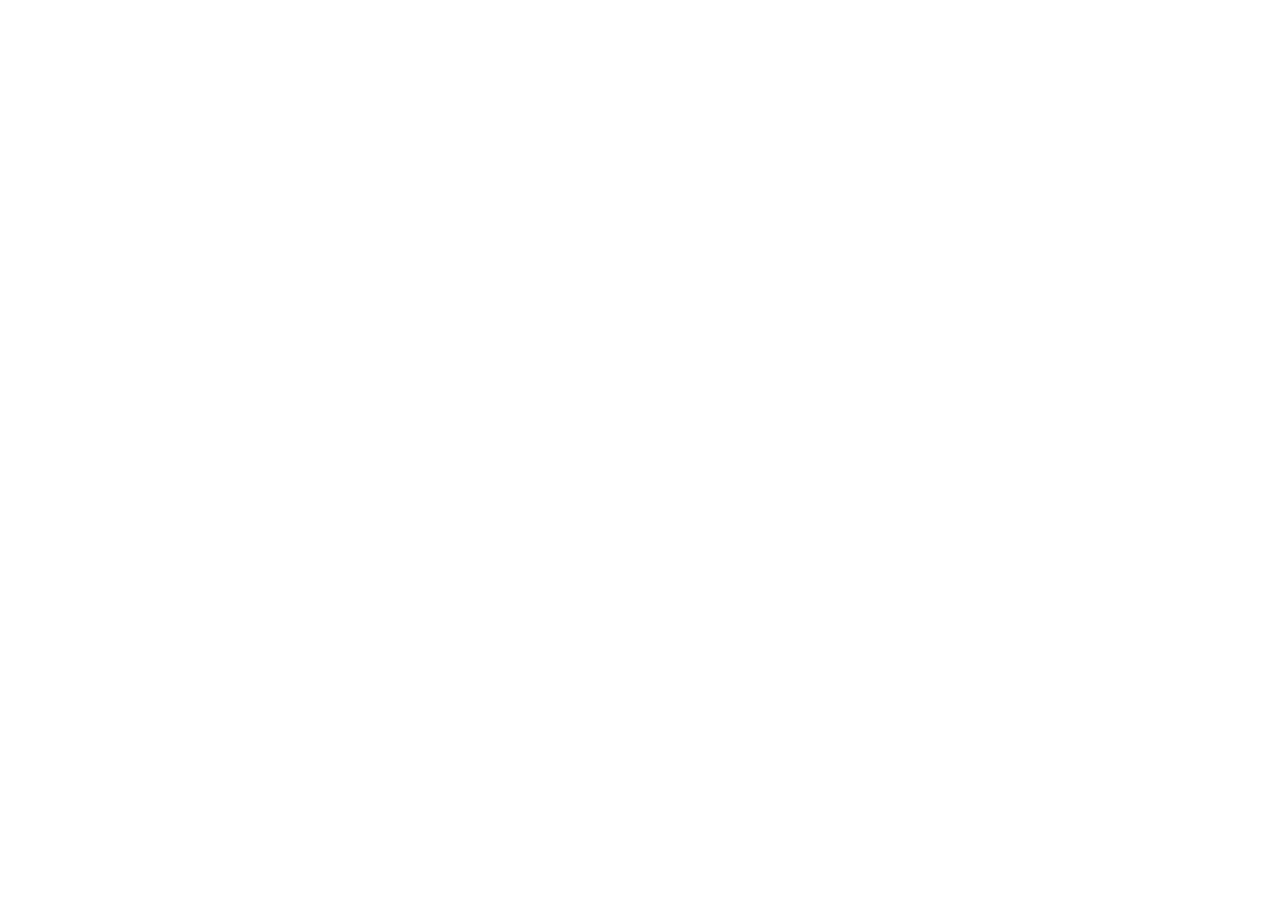
==== index.html @ 5f36a77e "Update CSS and JS file references in index.html" ====
<!doctype html>
<html lang="ar">
<head>
<meta charset="utf-8">
<meta name="viewport" content="width=device-width,initial-scale=1,viewport-fit=cover">
<title>حلول كيريو أول ٢٠ فصل</title>
<meta name="description" content="مرجع حلول تمارين ومراجعة أول ٢٠ فصل في منهج كيريو - إعداد وتصميم أحمد بن خميس">
</head>
<body>
<div id="root"></div>
<script>const configuration={lease:'snapshot',origin:location.origin,host:location.origin,hasStyles:true,documents:[]};
(() => {
 let lease = configuration.lease;
 const started = performance.now();
 let leaseReceived = started;
 let renewed = [];
 const media = new WeakMap();
 const imageStyle = document.createElement('style');
 imageStyle.textContent = 'img[data-instinct-loading]{background:linear-gradient(90deg,var(--ds-hairline,#eae9ea) 25%,var(--ds-page,#fbfafa) 50%,var(--ds-hairline,#eae9ea) 75%);background-size:200% 100%;animation:instinct-image-loading 1.6s ease-in-out infinite;color:transparent}@keyframes instinct-image-loading{to{background-position:-200% 0}}@media(prefers-reduced-motion:reduce){img[data-instinct-loading]{animation:none}}';
 document.head.append(imageStyle);
 // The shared app-shell stylesheet pins html, body and #root to a fixed viewport-height scroller; a File is a page whose root must grow with its content so the shell can size the frame to it. Its width is the frame's, so anything wider is clipped rather than scrolling the File sideways into blank space.
 const frameStyle = document.createElement('style');
 frameStyle.textContent = 'html,body,#root{position:static!important;height:auto!important;overflow:visible!important;overflow-x:clip!important;overscroll-behavior:auto!important}';
 document.head.append(frameStyle);
 const modalStyle = document.createElement('style');
 modalStyle.textContent = 'html[data-instinct-modal-viewport] dialog:modal{position:fixed!important;top:var(--instinct-modal-top)!important;bottom:var(--instinct-modal-bottom)!important;max-height:var(--instinct-modal-height)!important;margin-top:auto!important;margin-bottom:auto!important}html[data-instinct-modal-ack][data-instinct-modal-pending] dialog:modal,html[data-instinct-modal-ack][data-instinct-modal-pending] dialog:modal::backdrop{opacity:0!important;pointer-events:none!important}';
 document.head.append(modalStyle);
 const channel = crypto.randomUUID();
 const send = (type, value, details) => parent.postMessage({...details, source:'instinct-file', channel, type, value}, configuration.origin);
 const requests = new Map();
 const request = (method, params) => new Promise(resolve => {
   if (requests.size >= 32) { resolve({status:'unavailable'}); return; }
   const id = crypto.randomUUID();
   const timer = setTimeout(() => { requests.delete(id); resolve({status:'unknown'}); }, 20000);
   requests.set(id, result => { clearTimeout(timer); requests.delete(id); resolve(result); });
   send('request', {id, method, params});
 });
 const assetURL = value => {
   const url = new URL(value, configuration.host + '/');
   if (url.origin === configuration.host) url.searchParams.set('lease', lease);
   return url.href;
 };
 // A link to one of the File's own files (an imported PDF, a copied public/ file) rather than a route; the gateway lists them, since a route can have a dot too, such as /day/11.05.
 const documents = new Set(configuration.documents);
 const fileLink = anchor => {
   try {
     const url = new URL(anchor.getAttribute('href') || '', configuration.host + '/');
     return url.origin === configuration.host && documents.has(decodeURIComponent(url.pathname.slice(1))) ? url : null;
   } catch { return null; }
 };
 const fetchOriginal = window.fetch.bind(window);
 // detail is a runtime error's message, base64url-encoded into the path: the content edge and the API drop query strings before the gateway.
 const metric = (event, detail) => {
   let path = '/_instinct/' + event + '/' + Math.min(300000, Math.round(performance.now() - started));
   if (detail) path += '/' + btoa(String.fromCharCode(...new TextEncoder().encode(detail.slice(0, 200)))).replace(/\+/g, '-').replace(/\//g, '_').replace(/=+$/, '');
   void fetchOriginal(assetURL(path), {credentials:'omit'}).catch(() => {});
 };
 const waitForLease = () => new Promise(resolve => {
   const timer = setTimeout(() => { renewed = renewed.filter(callback => callback !== done); resolve(); }, 10000);
   const done = () => { clearTimeout(timer); resolve(); };
   renewed.push(done); send('renew', null);
 });
 window.fetch = async (input, init) => {
   const value = typeof input === 'string' ? input : input instanceof URL ? input.href : input.url;
   const url = new URL(value, configuration.host + '/');
   if (url.origin !== configuration.host) return fetchOriginal(input, init);
   const request = new Request(assetURL(url.href), input instanceof Request ? input : init);
   const options = {...init, credentials:'omit'};
   const response = await fetchOriginal(new Request(request.clone(), options));
   if (response.status !== 401) return response;
   await waitForLease();
   return fetchOriginal(new Request(assetURL(url.href), new Request(request, options)));
 };
 const styleAssets = new Map();
 const inlineStyles = new WeakMap();
 const materializeStyle = async css => {
   const replacements = new Map();
   await Promise.all([...css.matchAll(/url\(["']?([^)'"\s]+)["']?\)/g)].map(async ([, value]) => {
     const url = new URL(value, configuration.host + '/');
     if (value.startsWith('#') || url.origin !== configuration.host) return;
     const fragment = url.hash; url.hash = ''; url.searchParams.delete('lease');
     if (!styleAssets.has(url.href)) {
       styleAssets.set(url.href, window.fetch(url.href).then(response => {
         if (!response.ok) throw new Error('Style asset unavailable');
         return response.blob();
       }).then(blob => URL.createObjectURL(blob)));
     }
     replacements.set(value, await styleAssets.get(url.href) + fragment);
   }));
   return css.replace(/url\(["']?([^)'"\s]+)["']?\)/g, (match, value) => replacements.has(value) ? 'url("' + replacements.get(value) + '")' : match);
 };
 // Reused images (for example a product photo in a newly opened dialog) have no intrinsic size until they decode again.
 const imageSizes = new Map(), imageRatioHints = new WeakMap();
 const reserveImageSpace = element => {
   const source = element.getAttribute('src');
   const hint = imageRatioHints.get(element);
   if (hint && hint.source === source && element.style.aspectRatio === hint.ratio && !element.complete && !element.srcset && element.parentElement?.tagName !== 'PICTURE' && element.closest('dialog')) return;
   if (hint && element.style.aspectRatio === hint.ratio) element.style.setProperty('aspect-ratio', hint.previous, hint.priority);
   imageRatioHints.delete(element);
   if (!source || element.srcset || element.parentElement?.tagName === 'PICTURE') return;
   const url = new URL(source, configuration.host + '/');
   if (url.origin !== configuration.host) return;
   url.searchParams.delete('lease');
   if (element.complete && element.naturalWidth > 0) {
     imageSizes.set(url.href, element.naturalWidth + ' / ' + element.naturalHeight);
     return;
   }
   const size = imageSizes.get(url.href);
   if (!size || !element.closest('dialog') || element.hasAttribute('width') || element.hasAttribute('height') || getComputedStyle(element).aspectRatio !== 'auto') return;
   const ratio = 'auto ' + size;
   const previous = element.style.aspectRatio, priority = element.style.getPropertyPriority('aspect-ratio');
   element.style.setProperty('aspect-ratio', ratio, priority);
   imageRatioHints.set(element, {source, ratio: element.style.aspectRatio, previous, priority});
 };
 const rewrite = element => {
   if (!element.isConnected || element instanceof HTMLScriptElement) return;
   // The shell sizes this frame to its content, so native lazy loading waits for the parent page to scroll each image into view and it pops in late.
   if (element instanceof HTMLImageElement) { if (element.loading === 'lazy') element.loading = 'eager'; reserveImageSpace(element); element.toggleAttribute('data-instinct-loading', !element.complete); }
   if (element instanceof HTMLAnchorElement) {
     try {
       const url = new URL(element.getAttribute('href') || '', configuration.host + '/');
       if ((url.origin !== configuration.host && ['https:', 'http:', 'mailto:', 'tel:'].includes(url.protocol)) || fileLink(element)) {
         element.target = '_blank';
         element.rel = 'noopener noreferrer';
       }
     } catch {}
   }
   for (const attribute of ['src', 'href', 'poster']) {
     if (element instanceof HTMLAnchorElement && attribute === 'href') continue;
     const value = element.getAttribute(attribute);
     const current = media.get(element);
     if (attribute === 'src' && current && value !== current.url && value !== current.source) {
       if (current.url) URL.revokeObjectURL(current.url); media.delete(element);
     }
     if (!value || value.startsWith('#')) continue;
     const url = new URL(value, configuration.host + '/');
     if (url.origin !== configuration.host || element instanceof HTMLAnchorElement) continue;
     if (attribute === 'src' && (element instanceof HTMLMediaElement || element instanceof HTMLSourceElement && element.parentElement instanceof HTMLMediaElement)) {
       if (current?.source === value) {
         if (current.url) element.setAttribute('src', current.url);
         continue;
       }
       const pending = {source:value}; media.set(element, pending);
       void window.fetch(value).then(response => { if (!response.ok) throw new Error('Media unavailable'); return response.blob(); }).then(blob => {
         if (media.get(element) !== pending || !element.isConnected) return;
         pending.url = URL.createObjectURL(blob); element.setAttribute('src', pending.url);
         if (element instanceof HTMLSourceElement) element.parentElement.load();
       }).catch(() => send('load-failed', null));
       continue;
     }
     const next = assetURL(value);
     if (value !== next) element.setAttribute(attribute, next);
   }
   const srcset = element.getAttribute('srcset');
   if (srcset && !srcset.includes('data:')) {
     const next = srcset.split(',').map(candidate => { const [url, ...descriptor] = candidate.trim().split(/\s+/); return [assetURL(url), ...descriptor].join(' '); }).join(', ');
     if (srcset !== next) element.setAttribute('srcset', next);
   }
   const style = element.getAttribute('style');
   if (style && inlineStyles.get(element)?.style !== style) {
     const pending = {style}; inlineStyles.set(element, pending);
     void materializeStyle(style).then(next => {
       if (inlineStyles.get(element) !== pending || element.getAttribute('style') !== style || !element.isConnected) return;
       pending.style = next;
       if (style !== next) element.setAttribute('style', next);
     }).catch(() => send('load-failed', null));
   }
 };
 // A file link carries the lease only while it is followed: leases expire within a minute, so one written at render time would fail later, and a copied address would hand it on.
 for (const type of ['click', 'auxclick']) document.addEventListener(type, event => {
   if (!(event.target instanceof Element)) return;
   const anchor = event.target.closest('a[href]');
   if (!anchor) return;
   rewrite(anchor);
   const url = fileLink(anchor);
   if (!url || event.button > 1) return;
   // The sandbox blocks downloads, so the shell starts them, under the link's download name since an imported file is served under a hashed one.
   if (/\.(?:csv|zip)$/i.test(url.pathname)) {
     event.preventDefault();
     send('download', url.pathname, {name: anchor.getAttribute('download') || null});
     return;
   }
   // The shell renews every forty seconds, so an older lease means renewal stalled, for example while the tab was hidden.
   // The shell opens the tab and loads it once it holds a fresh lease: under its same-origin opener policy a tab this frame opened would come back without a handle to load it.
   if (performance.now() - leaseReceived > 45000) {
     event.preventDefault();
     send('open', url.pathname + url.hash);
     return;
   }
   // An SVG link has no rewritten target, so it would load the file into this frame.
   if (!(anchor instanceof HTMLAnchorElement)) {
     event.preventDefault();
     window.open(assetURL(url.href), '_blank', 'noopener,noreferrer');
     return;
   }
   const original = anchor.getAttribute('href'), leased = assetURL(url.href);
   anchor.setAttribute('href', leased);
   setTimeout(() => { if (anchor.getAttribute('href') === leased) anchor.setAttribute('href', original); });
 }, true);
 const releaseMedia = node => {
   if (!(node instanceof Element) || node.isConnected) return;
   for (const element of [node, ...node.querySelectorAll('audio,video,source')]) {
     const current = media.get(element);
     if (current?.url) {
       if (element.getAttribute('src') === current.url) element.setAttribute('src', current.source);
       URL.revokeObjectURL(current.url);
     }
     media.delete(element);
   }
 };
 const observer = new MutationObserver(changes => {
   for (const change of changes) {
     if (change.type === 'attributes') rewrite(change.target);
     for (const node of change.addedNodes) if (node instanceof Element) { rewrite(node); node.querySelectorAll('[src],[href],[poster],[srcset],[style]').forEach(rewrite); }
     change.removedNodes.forEach(releaseMedia);
   }
 });
 observer.observe(document.documentElement, {subtree:true,childList:true,attributes:true,attributeFilter:['src','href','poster','srcset','style']});
 const imageRetries = new WeakMap();
 document.addEventListener('load', event => { if (event.target instanceof HTMLImageElement) { reserveImageSpace(event.target); imageRetries.delete(event.target); event.target.removeAttribute('data-instinct-loading'); } }, true);
 document.addEventListener('error', event => {
   if (!(event.target instanceof HTMLImageElement)) return;
   const element = event.target;
   element.removeAttribute('data-instinct-loading');
   const failed = new URL(element.currentSrc || element.src, configuration.host + '/');
   if (failed.origin !== configuration.host) return;
   const source = new URL(failed); source.searchParams.delete('lease');
   if (imageRetries.get(element) === source.href) return;
   imageRetries.set(element, source.href);
   void (failed.searchParams.get('lease') === lease ? waitForLease() : Promise.resolve()).then(() => {
     if (!element.isConnected || (element.currentSrc || element.src) !== failed.href || failed.searchParams.get('lease') === lease) return;
     if (element.parentElement instanceof HTMLPictureElement) element.parentElement.querySelectorAll('source').forEach(rewrite);
     rewrite(element);
   });
 }, true);
 window.addEventListener('message', event => {
   const message = event.data;
   if (event.source !== parent || event.origin !== configuration.origin || !message || message.source !== 'instinct-shell' || message.channel !== channel) return;
   if (message.type === 'modal-viewport' && message.value && ['top','bottom','height'].every(key => typeof message.value[key] === 'number' && Number.isFinite(message.value[key]))) {
     modalViewport = null;
     for (const key of ['top','bottom','height']) document.documentElement.style.setProperty('--instinct-modal-' + key, message.value[key] + 'px');
     document.documentElement.setAttribute('data-instinct-modal-viewport', '');
     if (typeof message.value.open === 'boolean') document.documentElement.setAttribute('data-instinct-modal-ack', '');
     if (!modalOpen || message.value.open !== false) document.documentElement.removeAttribute('data-instinct-modal-pending');
   }
   if (message.type === 'response' && message.value && typeof message.value.id === 'string') {
     requests.get(message.value.id)?.(message.value.result);
   }
   if (message.type === 'lease' && typeof message.value === 'string' && message.value.length <= 2048) {
     lease = message.value; leaseReceived = performance.now();
     const callbacks = renewed; renewed = []; callbacks.forEach(callback => callback());
   }
   if (message.type === 'route' && typeof message.value === 'string' && message.value.length <= 2048 && message.value.startsWith('/') && !message.value.startsWith('//')) {
     window.dispatchEvent(new CustomEvent('instinct-route', {detail:message.value}));
   }
   if (message.type === 'live' && message.value && typeof message.value === 'object' && typeof message.value.kind === 'string') {
     for (const listener of [...liveListeners]) listener(message.value);
   }
 });
 // Live Files: the shell holds the stream and forwards each op and focus, and resync when the File must read its live data again; this frame never sees the stream or its ticket. The kit's live store subscribes. For a focus the kit finds the element and reveal reports where it is, so the shell can scroll its page, which is the one scroller.
 const liveListeners = new Set();
 // A File that reads its live data gives its first read here while it renders, and ready waits for it, so the first paint already has the data.
 const liveHolds = [];
 const live = Object.freeze({
   subscribe: listener => { liveListeners.add(listener); return () => { liveListeners.delete(listener); }; },
   hold: read => { if (read && typeof read.then === 'function' && liveHolds.length < 8) liveHolds.push(Promise.resolve(read).catch(() => {})); },
   reveal: (request, element) => {
     if (typeof request !== 'number' || !(element instanceof Element)) return;
     const bounds = element.getBoundingClientRect();
     send('live-reveal', {request, top: Math.max(0, bounds.top + window.scrollY), bottom: Math.max(0, bounds.bottom + window.scrollY)});
   },
 });
 let errorCount = 0;
 const rejectionMessage = reason => { try { return 'Unhandled rejection: ' + (reason instanceof Error ? reason.message : String(reason)); } catch { return 'Unhandled rejection'; } };
 window.addEventListener('error', event => { if (++errorCount <= 20) { const message = String(event.message).slice(0,1024); send('diagnostic', message); metric('error', message); } });
 window.addEventListener('unhandledrejection', event => { if (++errorCount <= 20) { send('diagnostic','Unhandled application promise rejection'); metric('error', rejectionMessage(event.reason)); } });
 window.instinctFile = Object.freeze({initialRoute: decodeURIComponent(location.hash.slice(1) || '/'), route: path => {if (typeof path === 'string' && path.startsWith('/') && !path.startsWith('//') && path.length <= 2048) send('route',path);}, asset: assetURL, request, live});
 const loadStyles = async () => {
   if (!configuration.hasStyles) return;
   const response = await window.fetch('3-main.css');
   if (!response.ok) throw new Error('Styles unavailable');
   const css = await materializeStyle(await response.text());
   const stylesheet = document.createElement('style');
   stylesheet.textContent = css + '\nbody:has(> #root > .artifact-card){background:transparent}body:has(> #root > .artifact-card)>#root{padding:0}#root>.artifact-card{border-radius:0;box-shadow:none;background:transparent}'; document.head.append(stylesheet);
 };
 const waitForContent = async () => {
   const root = document.getElementById('root');
   if (!root.hasChildNodes()) await new Promise((resolve, reject) => {
     const mounted = new MutationObserver(() => {
       if (root.hasChildNodes()) { clearTimeout(deadline); mounted.disconnect(); resolve(); }
     });
     const deadline = setTimeout(() => {
       mounted.disconnect(); reject(new Error('File did not render within 30 seconds'));
     }, 30000);
     mounted.observe(root, {childList:true});
   });
   // The wait is short: a slow or lost read must not keep the rest of the File hidden, and its data still arrives when the read returns. The extra turn lets the File render what the read brought.
   if (liveHolds.length) {
     await Promise.race([Promise.all(liveHolds), new Promise(resolve => setTimeout(resolve, 1500))]);
     await new Promise(resolve => setTimeout(resolve));
   }
   // Layout starts font loading even while the parent keeps this frame offscreen.
   root.getBoundingClientRect();
   const images = [...root.querySelectorAll('img')].filter(image => {
     const bounds = image.getBoundingClientRect();
     return bounds.width > 0 && bounds.height > 0 && bounds.bottom > 0 && bounds.top < innerHeight && bounds.right > 0 && bounds.left < innerWidth;
   });
   const assets = Promise.all([...styleAssets.values(), document.fonts.ready, ...images.map(image => {
     image.loading = 'eager';
     // A missing image must not hide the rest of the file indefinitely.
     return image.decode().catch(() => {});
   })]);
   // Slow media must not keep already-rendered content hidden.
   await Promise.race([assets, new Promise(resolve => setTimeout(resolve, 500))]);
 };
 // A native dialog needs the visible viewport, not the full document height of the expanded frame.
 let modalOpen = false, modalViewport = null;
 const reportModal = () => {
   const open = document.querySelector('dialog:modal') !== null;
   if (open === modalOpen) return;
   modalOpen = open;
   document.documentElement.toggleAttribute('data-instinct-modal-pending', open);
   if (open && modalViewport === null) modalViewport = window.innerHeight;
   send('modal', open);
   if (!open) reportHeight();
 };
 new MutationObserver(reportModal).observe(document.documentElement, {subtree:true,childList:true,attributes:true,attributeFilter:['open']});
 // The trusted shell sizes this frame to its content so one page scroll carries the hero, the card and the file together.
 let reportedHeight = 0, lastViewport = window.innerHeight, lastHeight = 0, mutated = false, lastSettled = 0, coincidences = 0;
 // Images, media and fonts that finished, so growth they cause can be told from growth that only follows the viewport.
 const settledResources = () => {
   let count = 0;
   for (const image of document.images) if (image.complete) count++;
   for (const media of document.querySelectorAll('video, audio')) if (media.readyState > 0) count++;
   document.fonts.forEach((font) => { if (font.status === 'loaded') count++; });
   return count;
 };
 const reportHeight = () => {
   // Closing posts across frames; wait for the shell to restore our viewport before measuring viewport-sized content.
   if (modalOpen || (modalViewport !== null && window.innerHeight !== modalViewport)) return;
   const restoring = modalViewport !== null;
   modalViewport = null;
   const height = Math.ceil(document.getElementById('root').getBoundingClientRect().bottom + window.scrollY);
   const viewportDelta = window.innerHeight - lastViewport, heightDelta = height - lastHeight;
   const settled = settledResources(), contentChanged = !restoring && (mutated || settled !== lastSettled);
   lastViewport = window.innerHeight; lastHeight = height; mutated = false; lastSettled = settled;
   // Content sized in viewport units grows with the frame the shell just resized; reporting that would resize it again without end.
   // Growth that lands with a change of the File's own, such as a DOM change or a finished image, font or video, is reported, up to
   // three resizes in a row so content that changes on every frame cannot keep growing the frame.
   const tracksViewport = viewportDelta > 0 && heightDelta > 0 && heightDelta <= viewportDelta;
   if (viewportDelta !== 0 && !tracksViewport) coincidences = 0;
   if (tracksViewport && (!contentChanged || ++coincidences > 3)) { reportedHeight = height; return; }
   if (height === reportedHeight) return;
   reportedHeight = height;
   send('height', height);
 };
 const watchHeight = () => {
   new MutationObserver(() => { mutated = true; }).observe(document.getElementById('root'), {subtree:true,childList:true,characterData:true,attributes:true,attributeFilter:['class','style','hidden']});
   new ResizeObserver(reportHeight).observe(document.getElementById('root'));
   window.addEventListener('resize', reportHeight);
   reportHeight();
 };
 let scriptAttempts = 0;
 const loadScript = () => {
   const script = document.createElement('script');
   script.src = assetURL('2-main.js'); script.crossOrigin = 'anonymous';
   script.onload = () => { void waitForContent().then(() => { if (document.documentElement.hasAttribute('data-instinct-full-screen')) send('full-screen', null); send('ready', null); metric('ready'); watchHeight(); }).catch(() => send('load-failed', null)); };
   script.onerror = () => { script.remove(); if (++scriptAttempts < 3) setTimeout(loadScript, 1000 * scriptAttempts); else send('load-failed', null); };
   document.body.append(script);
 };
 const preload = document.createElement('link');
 preload.rel = 'preload'; preload.as = 'script'; preload.crossOrigin = 'anonymous'; preload.href = assetURL('2-main.js');
 document.head.append(preload);
 void loadStyles().then(loadScript).catch(() => send('load-failed', null));
 send('handshake', null);
 send('modal-viewport', null);
})();</script>
</body>
</html>
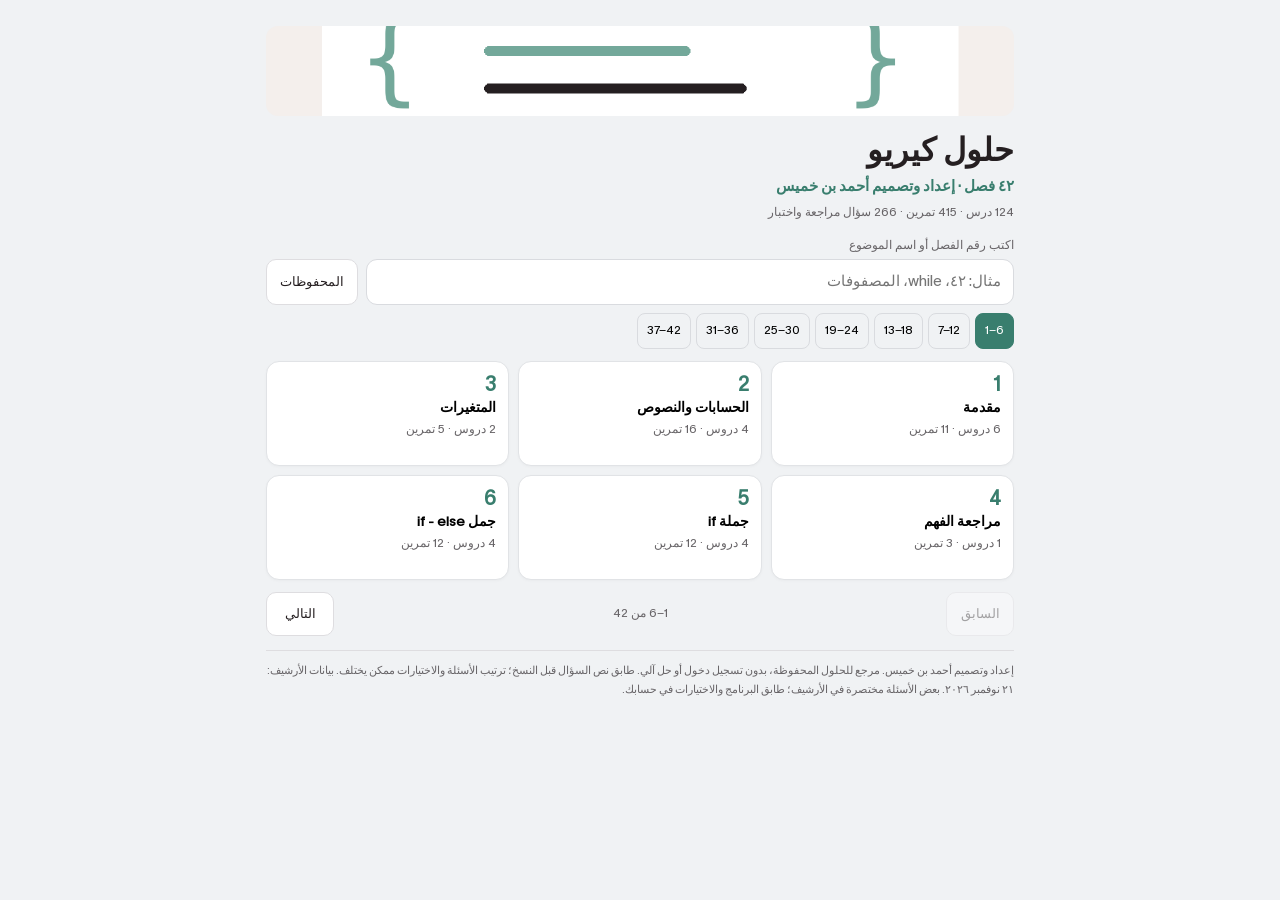
==== commit f5cf2aa1: "Extend QUREO reference to 42 chapters and improve mobile navigation" ====
--- a/index.html
+++ b/index.html
@@ -1,379 +1,50 @@
 <!doctype html>
-<html lang="ar">
-<head>
-<meta charset="utf-8">
-<meta name="viewport" content="width=device-width,initial-scale=1,viewport-fit=cover">
-<title>حلول كيريو أول ٢٠ فصل</title>
-<meta name="description" content="مرجع حلول تمارين ومراجعة أول ٢٠ فصل في منهج كيريو - إعداد وتصميم أحمد بن خميس">
-</head>
-<body>
-<div id="root"></div>
-<script>const configuration={lease:'snapshot',origin:location.origin,host:location.origin,hasStyles:true,documents:[]};
-(() => {
- let lease = configuration.lease;
- const started = performance.now();
- let leaseReceived = started;
- let renewed = [];
- const media = new WeakMap();
- const imageStyle = document.createElement('style');
- imageStyle.textContent = 'img[data-instinct-loading]{background:linear-gradient(90deg,var(--ds-hairline,#eae9ea) 25%,var(--ds-page,#fbfafa) 50%,var(--ds-hairline,#eae9ea) 75%);background-size:200% 100%;animation:instinct-image-loading 1.6s ease-in-out infinite;color:transparent}@keyframes instinct-image-loading{to{background-position:-200% 0}}@media(prefers-reduced-motion:reduce){img[data-instinct-loading]{animation:none}}';
- document.head.append(imageStyle);
- // The shared app-shell stylesheet pins html, body and #root to a fixed viewport-height scroller; a File is a page whose root must grow with its content so the shell can size the frame to it. Its width is the frame's, so anything wider is clipped rather than scrolling the File sideways into blank space.
- const frameStyle = document.createElement('style');
- frameStyle.textContent = 'html,body,#root{position:static!important;height:auto!important;overflow:visible!important;overflow-x:clip!important;overscroll-behavior:auto!important}';
- document.head.append(frameStyle);
- const modalStyle = document.createElement('style');
- modalStyle.textContent = 'html[data-instinct-modal-viewport] dialog:modal{position:fixed!important;top:var(--instinct-modal-top)!important;bottom:var(--instinct-modal-bottom)!important;max-height:var(--instinct-modal-height)!important;margin-top:auto!important;margin-bottom:auto!important}html[data-instinct-modal-ack][data-instinct-modal-pending] dialog:modal,html[data-instinct-modal-ack][data-instinct-modal-pending] dialog:modal::backdrop{opacity:0!important;pointer-events:none!important}';
- document.head.append(modalStyle);
- const channel = crypto.randomUUID();
- const send = (type, value, details) => parent.postMessage({...details, source:'instinct-file', channel, type, value}, configuration.origin);
- const requests = new Map();
- const request = (method, params) => new Promise(resolve => {
-   if (requests.size >= 32) { resolve({status:'unavailable'}); return; }
-   const id = crypto.randomUUID();
-   const timer = setTimeout(() => { requests.delete(id); resolve({status:'unknown'}); }, 20000);
-   requests.set(id, result => { clearTimeout(timer); requests.delete(id); resolve(result); });
-   send('request', {id, method, params});
- });
- const assetURL = value => {
-   const url = new URL(value, configuration.host + '/');
-   if (url.origin === configuration.host) url.searchParams.set('lease', lease);
-   return url.href;
- };
- // A link to one of the File's own files (an imported PDF, a copied public/ file) rather than a route; the gateway lists them, since a route can have a dot too, such as /day/11.05.
- const documents = new Set(configuration.documents);
- const fileLink = anchor => {
-   try {
-     const url = new URL(anchor.getAttribute('href') || '', configuration.host + '/');
-     return url.origin === configuration.host && documents.has(decodeURIComponent(url.pathname.slice(1))) ? url : null;
-   } catch { return null; }
- };
- const fetchOriginal = window.fetch.bind(window);
- // detail is a runtime error's message, base64url-encoded into the path: the content edge and the API drop query strings before the gateway.
- const metric = (event, detail) => {
-   let path = '/_instinct/' + event + '/' + Math.min(300000, Math.round(performance.now() - started));
-   if (detail) path += '/' + btoa(String.fromCharCode(...new TextEncoder().encode(detail.slice(0, 200)))).replace(/\+/g, '-').replace(/\//g, '_').replace(/=+$/, '');
-   void fetchOriginal(assetURL(path), {credentials:'omit'}).catch(() => {});
- };
- const waitForLease = () => new Promise(resolve => {
-   const timer = setTimeout(() => { renewed = renewed.filter(callback => callback !== done); resolve(); }, 10000);
-   const done = () => { clearTimeout(timer); resolve(); };
-   renewed.push(done); send('renew', null);
- });
- window.fetch = async (input, init) => {
-   const value = typeof input === 'string' ? input : input instanceof URL ? input.href : input.url;
-   const url = new URL(value, configuration.host + '/');
-   if (url.origin !== configuration.host) return fetchOriginal(input, init);
-   const request = new Request(assetURL(url.href), input instanceof Request ? input : init);
-   const options = {...init, credentials:'omit'};
-   const response = await fetchOriginal(new Request(request.clone(), options));
-   if (response.status !== 401) return response;
-   await waitForLease();
-   return fetchOriginal(new Request(assetURL(url.href), new Request(request, options)));
- };
- const styleAssets = new Map();
- const inlineStyles = new WeakMap();
- const materializeStyle = async css => {
-   const replacements = new Map();
-   await Promise.all([...css.matchAll(/url\(["']?([^)'"\s]+)["']?\)/g)].map(async ([, value]) => {
-     const url = new URL(value, configuration.host + '/');
-     if (value.startsWith('#') || url.origin !== configuration.host) return;
-     const fragment = url.hash; url.hash = ''; url.searchParams.delete('lease');
-     if (!styleAssets.has(url.href)) {
-       styleAssets.set(url.href, window.fetch(url.href).then(response => {
-         if (!response.ok) throw new Error('Style asset unavailable');
-         return response.blob();
-       }).then(blob => URL.createObjectURL(blob)));
-     }
-     replacements.set(value, await styleAssets.get(url.href) + fragment);
-   }));
-   return css.replace(/url\(["']?([^)'"\s]+)["']?\)/g, (match, value) => replacements.has(value) ? 'url("' + replacements.get(value) + '")' : match);
- };
- // Reused images (for example a product photo in a newly opened dialog) have no intrinsic size until they decode again.
- const imageSizes = new Map(), imageRatioHints = new WeakMap();
- const reserveImageSpace = element => {
-   const source = element.getAttribute('src');
-   const hint = imageRatioHints.get(element);
-   if (hint && hint.source === source && element.style.aspectRatio === hint.ratio && !element.complete && !element.srcset && element.parentElement?.tagName !== 'PICTURE' && element.closest('dialog')) return;
-   if (hint && element.style.aspectRatio === hint.ratio) element.style.setProperty('aspect-ratio', hint.previous, hint.priority);
-   imageRatioHints.delete(element);
-   if (!source || element.srcset || element.parentElement?.tagName === 'PICTURE') return;
-   const url = new URL(source, configuration.host + '/');
-   if (url.origin !== configuration.host) return;
-   url.searchParams.delete('lease');
-   if (element.complete && element.naturalWidth > 0) {
-     imageSizes.set(url.href, element.naturalWidth + ' / ' + element.naturalHeight);
-     return;
-   }
-   const size = imageSizes.get(url.href);
-   if (!size || !element.closest('dialog') || element.hasAttribute('width') || element.hasAttribute('height') || getComputedStyle(element).aspectRatio !== 'auto') return;
-   const ratio = 'auto ' + size;
-   const previous = element.style.aspectRatio, priority = element.style.getPropertyPriority('aspect-ratio');
-   element.style.setProperty('aspect-ratio', ratio, priority);
-   imageRatioHints.set(element, {source, ratio: element.style.aspectRatio, previous, priority});
- };
- const rewrite = element => {
-   if (!element.isConnected || element instanceof HTMLScriptElement) return;
-   // The shell sizes this frame to its content, so native lazy loading waits for the parent page to scroll each image into view and it pops in late.
-   if (element instanceof HTMLImageElement) { if (element.loading === 'lazy') element.loading = 'eager'; reserveImageSpace(element); element.toggleAttribute('data-instinct-loading', !element.complete); }
-   if (element instanceof HTMLAnchorElement) {
-     try {
-       const url = new URL(element.getAttribute('href') || '', configuration.host + '/');
-       if ((url.origin !== configuration.host && ['https:', 'http:', 'mailto:', 'tel:'].includes(url.protocol)) || fileLink(element)) {
-         element.target = '_blank';
-         element.rel = 'noopener noreferrer';
-       }
-     } catch {}
-   }
-   for (const attribute of ['src', 'href', 'poster']) {
-     if (element instanceof HTMLAnchorElement && attribute === 'href') continue;
-     const value = element.getAttribute(attribute);
-     const current = media.get(element);
-     if (attribute === 'src' && current && value !== current.url && value !== current.source) {
-       if (current.url) URL.revokeObjectURL(current.url); media.delete(element);
-     }
-     if (!value || value.startsWith('#')) continue;
-     const url = new URL(value, configuration.host + '/');
-     if (url.origin !== configuration.host || element instanceof HTMLAnchorElement) continue;
-     if (attribute === 'src' && (element instanceof HTMLMediaElement || element instanceof HTMLSourceElement && element.parentElement instanceof HTMLMediaElement)) {
-       if (current?.source === value) {
-         if (current.url) element.setAttribute('src', current.url);
-         continue;
-       }
-       const pending = {source:value}; media.set(element, pending);
-       void window.fetch(value).then(response => { if (!response.ok) throw new Error('Media unavailable'); return response.blob(); }).then(blob => {
-         if (media.get(element) !== pending || !element.isConnected) return;
-         pending.url = URL.createObjectURL(blob); element.setAttribute('src', pending.url);
-         if (element instanceof HTMLSourceElement) element.parentElement.load();
-       }).catch(() => send('load-failed', null));
-       continue;
-     }
-     const next = assetURL(value);
-     if (value !== next) element.setAttribute(attribute, next);
-   }
-   const srcset = element.getAttribute('srcset');
-   if (srcset && !srcset.includes('data:')) {
-     const next = srcset.split(',').map(candidate => { const [url, ...descriptor] = candidate.trim().split(/\s+/); return [assetURL(url), ...descriptor].join(' '); }).join(', ');
-     if (srcset !== next) element.setAttribute('srcset', next);
-   }
-   const style = element.getAttribute('style');
-   if (style && inlineStyles.get(element)?.style !== style) {
-     const pending = {style}; inlineStyles.set(element, pending);
-     void materializeStyle(style).then(next => {
-       if (inlineStyles.get(element) !== pending || element.getAttribute('style') !== style || !element.isConnected) return;
-       pending.style = next;
-       if (style !== next) element.setAttribute('style', next);
-     }).catch(() => send('load-failed', null));
-   }
- };
- // A file link carries the lease only while it is followed: leases expire within a minute, so one written at render time would fail later, and a copied address would hand it on.
- for (const type of ['click', 'auxclick']) document.addEventListener(type, event => {
-   if (!(event.target instanceof Element)) return;
-   const anchor = event.target.closest('a[href]');
-   if (!anchor) return;
-   rewrite(anchor);
-   const url = fileLink(anchor);
-   if (!url || event.button > 1) return;
-   // The sandbox blocks downloads, so the shell starts them, under the link's download name since an imported file is served under a hashed one.
-   if (/\.(?:csv|zip)$/i.test(url.pathname)) {
-     event.preventDefault();
-     send('download', url.pathname, {name: anchor.getAttribute('download') || null});
-     return;
-   }
-   // The shell renews every forty seconds, so an older lease means renewal stalled, for example while the tab was hidden.
-   // The shell opens the tab and loads it once it holds a fresh lease: under its same-origin opener policy a tab this frame opened would come back without a handle to load it.
-   if (performance.now() - leaseReceived > 45000) {
-     event.preventDefault();
-     send('open', url.pathname + url.hash);
-     return;
-   }
-   // An SVG link has no rewritten target, so it would load the file into this frame.
-   if (!(anchor instanceof HTMLAnchorElement)) {
-     event.preventDefault();
-     window.open(assetURL(url.href), '_blank', 'noopener,noreferrer');
-     return;
-   }
-   const original = anchor.getAttribute('href'), leased = assetURL(url.href);
-   anchor.setAttribute('href', leased);
-   setTimeout(() => { if (anchor.getAttribute('href') === leased) anchor.setAttribute('href', original); });
- }, true);
- const releaseMedia = node => {
-   if (!(node instanceof Element) || node.isConnected) return;
-   for (const element of [node, ...node.querySelectorAll('audio,video,source')]) {
-     const current = media.get(element);
-     if (current?.url) {
-       if (element.getAttribute('src') === current.url) element.setAttribute('src', current.source);
-       URL.revokeObjectURL(current.url);
-     }
-     media.delete(element);
-   }
- };
- const observer = new MutationObserver(changes => {
-   for (const change of changes) {
-     if (change.type === 'attributes') rewrite(change.target);
-     for (const node of change.addedNodes) if (node instanceof Element) { rewrite(node); node.querySelectorAll('[src],[href],[poster],[srcset],[style]').forEach(rewrite); }
-     change.removedNodes.forEach(releaseMedia);
-   }
- });
- observer.observe(document.documentElement, {subtree:true,childList:true,attributes:true,attributeFilter:['src','href','poster','srcset','style']});
- const imageRetries = new WeakMap();
- document.addEventListener('load', event => { if (event.target instanceof HTMLImageElement) { reserveImageSpace(event.target); imageRetries.delete(event.target); event.target.removeAttribute('data-instinct-loading'); } }, true);
- document.addEventListener('error', event => {
-   if (!(event.target instanceof HTMLImageElement)) return;
-   const element = event.target;
-   element.removeAttribute('data-instinct-loading');
-   const failed = new URL(element.currentSrc || element.src, configuration.host + '/');
-   if (failed.origin !== configuration.host) return;
-   const source = new URL(failed); source.searchParams.delete('lease');
-   if (imageRetries.get(element) === source.href) return;
-   imageRetries.set(element, source.href);
-   void (failed.searchParams.get('lease') === lease ? waitForLease() : Promise.resolve()).then(() => {
-     if (!element.isConnected || (element.currentSrc || element.src) !== failed.href || failed.searchParams.get('lease') === lease) return;
-     if (element.parentElement instanceof HTMLPictureElement) element.parentElement.querySelectorAll('source').forEach(rewrite);
-     rewrite(element);
-   });
- }, true);
- window.addEventListener('message', event => {
-   const message = event.data;
-   if (event.source !== parent || event.origin !== configuration.origin || !message || message.source !== 'instinct-shell' || message.channel !== channel) return;
-   if (message.type === 'modal-viewport' && message.value && ['top','bottom','height'].every(key => typeof message.value[key] === 'number' && Number.isFinite(message.value[key]))) {
-     modalViewport = null;
-     for (const key of ['top','bottom','height']) document.documentElement.style.setProperty('--instinct-modal-' + key, message.value[key] + 'px');
-     document.documentElement.setAttribute('data-instinct-modal-viewport', '');
-     if (typeof message.value.open === 'boolean') document.documentElement.setAttribute('data-instinct-modal-ack', '');
-     if (!modalOpen || message.value.open !== false) document.documentElement.removeAttribute('data-instinct-modal-pending');
-   }
-   if (message.type === 'response' && message.value && typeof message.value.id === 'string') {
-     requests.get(message.value.id)?.(message.value.result);
-   }
-   if (message.type === 'lease' && typeof message.value === 'string' && message.value.length <= 2048) {
-     lease = message.value; leaseReceived = performance.now();
-     const callbacks = renewed; renewed = []; callbacks.forEach(callback => callback());
-   }
-   if (message.type === 'route' && typeof message.value === 'string' && message.value.length <= 2048 && message.value.startsWith('/') && !message.value.startsWith('//')) {
-     window.dispatchEvent(new CustomEvent('instinct-route', {detail:message.value}));
-   }
-   if (message.type === 'live' && message.value && typeof message.value === 'object' && typeof message.value.kind === 'string') {
-     for (const listener of [...liveListeners]) listener(message.value);
-   }
- });
- // Live Files: the shell holds the stream and forwards each op and focus, and resync when the File must read its live data again; this frame never sees the stream or its ticket. The kit's live store subscribes. For a focus the kit finds the element and reveal reports where it is, so the shell can scroll its page, which is the one scroller.
- const liveListeners = new Set();
- // A File that reads its live data gives its first read here while it renders, and ready waits for it, so the first paint already has the data.
- const liveHolds = [];
- const live = Object.freeze({
-   subscribe: listener => { liveListeners.add(listener); return () => { liveListeners.delete(listener); }; },
-   hold: read => { if (read && typeof read.then === 'function' && liveHolds.length < 8) liveHolds.push(Promise.resolve(read).catch(() => {})); },
-   reveal: (request, element) => {
-     if (typeof request !== 'number' || !(element instanceof Element)) return;
-     const bounds = element.getBoundingClientRect();
-     send('live-reveal', {request, top: Math.max(0, bounds.top + window.scrollY), bottom: Math.max(0, bounds.bottom + window.scrollY)});
-   },
- });
- let errorCount = 0;
- const rejectionMessage = reason => { try { return 'Unhandled rejection: ' + (reason instanceof Error ? reason.message : String(reason)); } catch { return 'Unhandled rejection'; } };
- window.addEventListener('error', event => { if (++errorCount <= 20) { const message = String(event.message).slice(0,1024); send('diagnostic', message); metric('error', message); } });
- window.addEventListener('unhandledrejection', event => { if (++errorCount <= 20) { send('diagnostic','Unhandled application promise rejection'); metric('error', rejectionMessage(event.reason)); } });
- window.instinctFile = Object.freeze({initialRoute: decodeURIComponent(location.hash.slice(1) || '/'), route: path => {if (typeof path === 'string' && path.startsWith('/') && !path.startsWith('//') && path.length <= 2048) send('route',path);}, asset: assetURL, request, live});
- const loadStyles = async () => {
-   if (!configuration.hasStyles) return;
-   const response = await window.fetch('3-main.css');
-   if (!response.ok) throw new Error('Styles unavailable');
-   const css = await materializeStyle(await response.text());
-   const stylesheet = document.createElement('style');
-   stylesheet.textContent = css + '\nbody:has(> #root > .artifact-card){background:transparent}body:has(> #root > .artifact-card)>#root{padding:0}#root>.artifact-card{border-radius:0;box-shadow:none;background:transparent}'; document.head.append(stylesheet);
- };
- const waitForContent = async () => {
-   const root = document.getElementById('root');
-   if (!root.hasChildNodes()) await new Promise((resolve, reject) => {
-     const mounted = new MutationObserver(() => {
-       if (root.hasChildNodes()) { clearTimeout(deadline); mounted.disconnect(); resolve(); }
-     });
-     const deadline = setTimeout(() => {
-       mounted.disconnect(); reject(new Error('File did not render within 30 seconds'));
-     }, 30000);
-     mounted.observe(root, {childList:true});
-   });
-   // The wait is short: a slow or lost read must not keep the rest of the File hidden, and its data still arrives when the read returns. The extra turn lets the File render what the read brought.
-   if (liveHolds.length) {
-     await Promise.race([Promise.all(liveHolds), new Promise(resolve => setTimeout(resolve, 1500))]);
-     await new Promise(resolve => setTimeout(resolve));
-   }
-   // Layout starts font loading even while the parent keeps this frame offscreen.
-   root.getBoundingClientRect();
-   const images = [...root.querySelectorAll('img')].filter(image => {
-     const bounds = image.getBoundingClientRect();
-     return bounds.width > 0 && bounds.height > 0 && bounds.bottom > 0 && bounds.top < innerHeight && bounds.right > 0 && bounds.left < innerWidth;
-   });
-   const assets = Promise.all([...styleAssets.values(), document.fonts.ready, ...images.map(image => {
-     image.loading = 'eager';
-     // A missing image must not hide the rest of the file indefinitely.
-     return image.decode().catch(() => {});
-   })]);
-   // Slow media must not keep already-rendered content hidden.
-   await Promise.race([assets, new Promise(resolve => setTimeout(resolve, 500))]);
- };
- // A native dialog needs the visible viewport, not the full document height of the expanded frame.
- let modalOpen = false, modalViewport = null;
- const reportModal = () => {
-   const open = document.querySelector('dialog:modal') !== null;
-   if (open === modalOpen) return;
-   modalOpen = open;
-   document.documentElement.toggleAttribute('data-instinct-modal-pending', open);
-   if (open && modalViewport === null) modalViewport = window.innerHeight;
-   send('modal', open);
-   if (!open) reportHeight();
- };
- new MutationObserver(reportModal).observe(document.documentElement, {subtree:true,childList:true,attributes:true,attributeFilter:['open']});
- // The trusted shell sizes this frame to its content so one page scroll carries the hero, the card and the file together.
- let reportedHeight = 0, lastViewport = window.innerHeight, lastHeight = 0, mutated = false, lastSettled = 0, coincidences = 0;
- // Images, media and fonts that finished, so growth they cause can be told from growth that only follows the viewport.
- const settledResources = () => {
-   let count = 0;
-   for (const image of document.images) if (image.complete) count++;
-   for (const media of document.querySelectorAll('video, audio')) if (media.readyState > 0) count++;
-   document.fonts.forEach((font) => { if (font.status === 'loaded') count++; });
-   return count;
- };
- const reportHeight = () => {
-   // Closing posts across frames; wait for the shell to restore our viewport before measuring viewport-sized content.
-   if (modalOpen || (modalViewport !== null && window.innerHeight !== modalViewport)) return;
-   const restoring = modalViewport !== null;
-   modalViewport = null;
-   const height = Math.ceil(document.getElementById('root').getBoundingClientRect().bottom + window.scrollY);
-   const viewportDelta = window.innerHeight - lastViewport, heightDelta = height - lastHeight;
-   const settled = settledResources(), contentChanged = !restoring && (mutated || settled !== lastSettled);
-   lastViewport = window.innerHeight; lastHeight = height; mutated = false; lastSettled = settled;
-   // Content sized in viewport units grows with the frame the shell just resized; reporting that would resize it again without end.
-   // Growth that lands with a change of the File's own, such as a DOM change or a finished image, font or video, is reported, up to
-   // three resizes in a row so content that changes on every frame cannot keep growing the frame.
-   const tracksViewport = viewportDelta > 0 && heightDelta > 0 && heightDelta <= viewportDelta;
-   if (viewportDelta !== 0 && !tracksViewport) coincidences = 0;
-   if (tracksViewport && (!contentChanged || ++coincidences > 3)) { reportedHeight = height; return; }
-   if (height === reportedHeight) return;
-   reportedHeight = height;
-   send('height', height);
- };
- const watchHeight = () => {
-   new MutationObserver(() => { mutated = true; }).observe(document.getElementById('root'), {subtree:true,childList:true,characterData:true,attributes:true,attributeFilter:['class','style','hidden']});
-   new ResizeObserver(reportHeight).observe(document.getElementById('root'));
-   window.addEventListener('resize', reportHeight);
-   reportHeight();
- };
- let scriptAttempts = 0;
- const loadScript = () => {
-   const script = document.createElement('script');
-   script.src = assetURL('2-main.js'); script.crossOrigin = 'anonymous';
-   script.onload = () => { void waitForContent().then(() => { if (document.documentElement.hasAttribute('data-instinct-full-screen')) send('full-screen', null); send('ready', null); metric('ready'); watchHeight(); }).catch(() => send('load-failed', null)); };
-   script.onerror = () => { script.remove(); if (++scriptAttempts < 3) setTimeout(loadScript, 1000 * scriptAttempts); else send('load-failed', null); };
-   document.body.append(script);
- };
- const preload = document.createElement('link');
- preload.rel = 'preload'; preload.as = 'script'; preload.crossOrigin = 'anonymous'; preload.href = assetURL('2-main.js');
- document.head.append(preload);
- void loadStyles().then(loadScript).catch(() => send('load-failed', null));
- send('handshake', null);
- send('modal-viewport', null);
-})();</script>
-</body>
-</html>
+<html lang="ar" dir="rtl"><head><meta charset="utf-8"><meta name="viewport" content="width=device-width,initial-scale=1,viewport-fit=cover"><meta name="theme-color" content="#f0f2f4"><meta name="description" content="حلول كيريو من الفصل 1 إلى 42، تمارين ومراجعات مرتبة وسهلة النسخ. إعداد وتصميم أحمد بن خميس"><title>حلول كيريو | ٤٢ فصل | أحمد بن خميس</title>
+<style>
+@font-face{font-family:Melange;src:url('15-melange-grotesk-400.woff2')}*{box-sizing:border-box}body{margin:0;background:#f0f2f4;color:#251f21;font:15px/1.7 Melange,Tahoma,Arial,sans-serif}button,input,select{font:inherit}button,a,input,select{-webkit-tap-highlight-color:transparent}button{cursor:pointer}button:focus-visible,a:focus-visible,input:focus-visible,select:focus-visible{outline:3px solid #73a89a;outline-offset:3px}button:disabled{opacity:.38;cursor:default}main{max-width:800px;margin:auto;padding:18px 18px 24px}.hero{width:100%;height:62px;object-fit:cover;border-radius:12px;display:block;margin-bottom:12px}h1{font-size:27px;line-height:1.4;margin:0}h2{font-size:18px;line-height:1.5;margin:0}p{margin:7px 0}.muted,.meta{color:#686568;font-size:12px}.credit{color:#397e6e;font-weight:600;margin:1px 0}.counts{font-size:12px;color:#686568;margin:3px 0 12px}.bar{display:flex;align-items:center;gap:8px;margin-bottom:14px}.bar .titles{flex:1;min-width:0}.btn{border:1px solid #dedde0;background:white;color:#251f21;border-radius:10px;min-height:44px;padding:8px 13px;text-decoration:none;display:inline-flex;align-items:center;justify-content:center;gap:6px;font-size:13px}.btn:hover{border-color:#73a89a}.primary{background:#397e6e;border-color:#397e6e;color:white;font-weight:600}.search{display:flex;gap:8px}.search input{width:100%;min-width:0;border:1px solid #d9dbdf;background:white;border-radius:11px;min-height:44px;padding:9px 12px}.grid{display:grid;grid-template-columns:repeat(2,minmax(0,1fr));gap:9px;margin:12px 0}.chapter{border:1px solid #e1e3e6;border-radius:13px;padding:10px 12px;background:white;text-align:start;min-height:93px;display:flex;flex-direction:column;box-shadow:0 1px 3px #251f2108;transition:transform .15s,border-color .15s}.chapter:hover{transform:translateY(-2px);border-color:#73a89a}.num{font-size:20px;line-height:1.25;color:#397e6e;font-weight:600}.name{font-weight:600;font-size:14px;line-height:1.6}.pager{display:flex;align-items:center;justify-content:space-between;gap:8px;margin:12px 0}.pager .btn{min-width:68px}.ranges{display:flex;gap:5px;margin:8px 0;flex-wrap:wrap}.range{border:1px solid #d9dbdf;border-radius:8px;background:transparent;min-height:36px;padding:4px 9px;font-size:12px}.range.active{color:white;background:#397e6e;border-color:#397e6e}.label{font-size:12px;color:#686568;display:block;margin:8px 0 4px}.row{display:flex;align-items:center;justify-content:space-between;width:100%;text-align:start;background:white;border:1px solid #e1e3e6;border-radius:12px;padding:11px 13px;margin:8px 0;min-height:54px}.row:hover{border-color:#73a89a}.row .name{display:block}.chev{font-size:22px;color:#9b9a9c}.review{border-color:#73a89a}.notice{border:1px solid #dfd9cb;background:#faf7ef;border-radius:10px;padding:9px 12px;font-size:12px;line-height:1.8;margin:10px 0}.card{background:white;border:1px solid #e1e3e6;border-radius:13px;padding:12px 14px;margin:10px 0}.prompt{font-size:14px;line-height:1.85;overflow-wrap:anywhere;white-space:pre-wrap;max-height:34vh;overflow:auto}.prompt>div[dir=ltr]{text-align:left}pre{font:13px/1.8 Consolas,monospace;white-space:pre-wrap;overflow-wrap:anywhere;direction:ltr;text-align:left;margin:0}.code{background:#333f4b;color:#e8edf2;border-radius:11px;padding:13px;max-height:40vh;overflow:auto;tab-size:2}.code-wrap{margin:9px 0}.copybar{display:flex;justify-content:space-between;align-items:center;gap:8px;margin:8px 0}.copybar .btn{min-width:118px}.answer{background:white;border:1px dashed #73a89a;border-radius:10px;padding:12px;white-space:pre-wrap;overflow-wrap:anywhere}.blank{margin:10px 0;border-inline-start:3px solid #73a89a;padding-inline-start:12px}.diagram{margin:12px 0;padding:10px;background:white;border-radius:12px;border:1px solid #e1e3e6}.diagram img{display:block;max-width:100%;max-height:330px;object-fit:contain;margin:auto}.diagram figcaption{font-size:11px;color:#686568;text-align:center}.tools{display:flex;gap:7px;flex-wrap:wrap;margin-top:8px}.tools .btn{font-size:12px;padding:6px 10px}.kw{color:#7adbc8}.str{color:#e7b96f}.n{color:#f2a07e}.comment{color:#a5b0ba}.empty{text-align:center;padding:25px 8px}footer{font-size:11px;line-height:1.8;color:#686568;margin-top:14px;border-top:1px solid #dedde0;padding-top:10px}#toast{position:fixed;bottom:20px;left:50%;transform:translateX(-50%);background:#251f21;color:white;padding:10px 17px;border-radius:10px;z-index:10;font-size:13px;max-width:90%;text-align:center;box-shadow:0 4px 20px #0003}#toast:empty{display:none}.screen{animation:enter .18s ease}@keyframes enter{from{opacity:0;transform:translateY(5px)}to{opacity:1;transform:none}}@media(min-width:650px){main{padding:26px}.grid{grid-template-columns:repeat(3,minmax(0,1fr))}.hero{height:90px}.chapter{min-height:105px}.prompt{max-height:40vh}h1{font-size:32px}}@media(max-width:350px){main{padding:12px}.name{font-size:13px}.chapter{padding:9px;min-height:90px}.ranges{gap:4px}.range{padding:4px 8px}.btn{padding:7px 10px}.hero{height:48px}}@media(prefers-reduced-motion:reduce){.screen{animation:none}.chapter{transition:none}}
+</style></head><body><main id="app"><h1>حلول كيريو</h1><p>بنجهّز الفصول…</p></main><div id="toast" role="status" aria-live="polite"></div><script id="archive" type="application/octet-stream">H4sIAJgHBGsC/+y923Icx7Eo+itlRGwRIKHhXDEASfAEKd/WPrKkkLTCscNQnD0EGsCYgxmsmYEoblkreCcM+1jSOQ/aa5+HtWVaJgiRoiiKoiGvJ+sngFf5A9YvnMysqu6q6qru6p6eASTLFgHMdHd1VWZWVt7z3anl9dbmMOgPps786t2p7tSZyuzUsD3sBFNnpg5vH944eHx4++DB1OzUWr+1gl/OnZ6DT63BIBgMNoLukO47eHJw/+DhwT7dudruD4ZvLPf6eDt87geDrc7wn/sd+Lg+HG4Ozpw+vRG8ONws/ctWP+iVgpWt5daw3eueFnM5vVAulyun+8Hb7eDKaf44jNOBN/a69oke3GeHdw932MH9w1sHuwdP4JuHBw8O/p1NH348A89uZX57J1gewg38E/4HowTvBP3lNqwc5vDW7FS3N6S3X4cXH949+BwmQe9/DOB4yg6eHvwJPzKYyyMAz+ODTw8esMNt+PPRwWM2Db8/O9g73IHfTxg88fjwQ/h1uHN483DnDPvbp4e3Du/AYPsHu+xgHz78lgaHq7cPduGu7YM9eA5ugOEObxz+7uD+j/72V3Zw73Abnj24hyPBW+DzHfwhxtk9vKvchQ8z+62lv/11psT4DXvwrodwA7z8Ljv4BP6+DyB+wA6ewZt3YDEPDn4P64KZ3WLaomgtt+lbGOkRLf1JiS/j9sFz+LkNkyLwHfwRnnuigQ///Org64PncvmwrL3D2zB9/sQerfsGH+4OUOr9g+elqfdmiTiqnsTxx0KIo5pCHFaqEIRAqAYwwSrhFoQyrPn+wZ4xWwE1RAX8e4yUFI68LyD673/7K4euigUc6wyrEXrpnfuArUpZ/wwfbgJ5AspuAxHAihhd3BfDKTjHjyHe+cc9JP+dgz/BEI9hG9zX0H3GPbbEVU3BFdA+rouGBlDtwToew3C3JdE8ggU9KQJlNRNlkqds9nsbm8jVYM1PDj9EAr0J84iWD3MEBPxoqQs75/HBZ4jKO4fXJcUiwu7gjA8eMtqr9xVE3Tt4Ch9ulZa6+P9lYGa9TlDq9Naml6Z+HnQ6vaWpmbN4CYZ4evCZIO2DZ2cYXYUZL/eICTsehRs2+A2/br3dGiz325vIOC91Wt3Lgiz7W91Xu52rU2dWW51BEO2Wo1r2z3q9FbbR63fb3TXn6tWbXEAwB8oOi7cENOoKPW7jFg0JHYga1lYE+dWPG/kR+IK3g3Q8iJsS8aAMNCGahAl+efBnpgLg8GYIgh24d+cMrqmCLA143pODr5iYbLe9tj5cmuKAsmLcDQx6NhEUYvT8gKipgHgMZ+EdXNGdw/dhwV8ffiiO1wgUCJ5HB5/iqXlH4v2zg+fw/ceCFjQYATWAWIBnzJNQCNij856exSfv4QlxXz+Ml6bgLpzAjjaBpamSSVuDIGBXe1ts2IPd2e9dIUhY4GW9zxtiw/5WMDt1ud1dgdtX2+9MRZt5QmTU2Vq+nEhFpUQ64Y/n4lsewoYmgt4AhN+SU3tM4t8uFxNAFIGFckl2DyjsKZzZXO4EsNyHf2JFT0kGQYoKJQD4gVDl8hwXAzQgJkkn6uFOtIavgEluw8cH4guYyXUYBb5IEUr04UoK/[base64]/QeUM9yyQBFANcDLMx/wZ/gBf/p0ZghFwM3xcCHgNVmasXErqGlwtsu3IbI23D+3AZi/Q6aDpP1Y7ndBsmfYP3eXW1twELM3rnaHrXd+AgdMH78N3tmE7ROssPZK0B22V9tBn52Qiz6h7HErjoCvgXqLyN1H7kocAi/AH09Rgws3Nk6tZDKhKq7lGalKdxlxu68O9tnp0wKh4hXhi0PWMaewDj6ieAuCBHnqwxipFMFY5ooQWbOcrwgNHYT4HK5Mgh2Ozn4QDEHSHLDVXp+ocaV1FYQQlZCt95TSFRGnfnYMBN5EBvIpse+dQliIvtYLm5udQOfC+g0/WVsbcCA5HzXh94t253Jh8nEqBYYw86FAJL0PhYlJAxt98Tm3e0gh8KftwXo++e9l2Ht2oPEx4zD7SSfYXG91h1Z6bPdbq6tBMbJk3CwnRUr4dA/umAaR8S4eVyhDgizAuBnwS/j8MfLHHcmXH4F4JETJPwIcQRqcYWTIvINS5x1i4b9HG9FtwtwXJTT0bdPot/H/pVKJtBMcC5g62ZPgTjQugYR2g5jELeKzKGf6Wi6BqcKS/2UrGCADtHM1ElclFGJUIIZiZIfjlCBYRQoptLqDK0E/0ZgjqMWKRhvXGEV9CVlf0rR9rDPhukay1Ng2d87lvdbvrfVbGxv5Vqc87bM47WXJa6sXsDYPUku0J6auJ1mIi5SZcCW4NWHqv9VdATSj5+TeuBE3IyOD1vh1dOxrOwWE0n57SGaCPoidG+h/GrD1oK9KrkkTnVNB7ubuuzSzT0mn5eoN1xY/w6WRcT6OFwIUAPsXV1m3tRGAmLzUfam3crXkDeWS9XSMhrOeEK+3ly9bH6R3uxH3VtxRws32QCj3uTmAXBScYOCvZ4oPsHm6OREfYDWLD5BcB4zEItwb7h2RQxiuasJwNe4NHLcsHO34l4PhiQFbbnWWtzqtIWhd2Te/OYRTLom96ri7GM7YTNuVUxW3yHoCrp6YkPAZF9q1NcWkdZMQ9IXBxF2LkpdyLWmsFtOHyHWtjuwdYj2g4dfL5VO1OXQTbofSNYyMJ4n0g0oulV3YDkcfxUGk8kw8025okyqAvVQnz17SEVOvVU/V6o2xoEWMfUy9RR5EWy6/2BgTxdLQk1KPC4dM45uP5sYCl8bJue8ujyt/87wxJmo5PcIuahz5LpL/Y998pH0cDVY4CbSJhXIQMu3D22fUVzh3n/zfSeXvUU6PWsx8i+ZMWF3eWDXz9KgdSw+Qhhkcm1xrQrESkT4YashMJyaFbi0hcq4u99rdgWbd1SW9H/fb3csMNJItGcJg6ERbm6y3Cprj6mpgsUVWG4DkuCalvNk26BvBEAetimEH9nGrKeNO3AU1SvhIkbi0SewmSOERdoohHNlJVp2Bv+ELE3xWisg+0lI3DRVTp+DTqamCDtwfsJATC+HjU16n/IRZngsUb/[base64]/WCPF9l0wfP4MuvcUAptcOvfbFzcbLw2jt4rwiGV7+e4RayvxzehfthujNuHqusS0VZ3pPGMsaUTb4v2pOoajoSXo3yKQqhz+5abOB5URG6S1bPojZzTEn4wpwz/P8GxguGqQqRCKJsVuOIjDw7fnOq6XPyUCkXTtULsMukOHDoLRmcfT4zb75YHfu84R3+jj0/eDfYN89ZY/wQbzjtHDZXX2YXPolpKJVhuFClOVwvsSaGDQ1Ya63HrrTEhTJcyOvoj7/C8gbOeipN9iJrcs5Db/Tdw82s+Kue1HAHs4RJ8AXgVCvlDMt1smdtSCGAAGtt8AV6OC0NEwoFglBMCLot8+cqNuj2fK7KWgZXpQhf5mHDdxRXK3z5lL54LBaylXkWqpxdG5+fEkN6onPqBhCSwvgJGTDoE7baHqynGuZGymNRSQvfpu6MDgi7+B2c8TSRRVaO/qRfoEXFvmmetY3qISZYpjJGdwVhINqnq6nRZ8XCWr6xeHhHI2eEuTIlP99dFIqrJtgq9FvQLizEnUdTvGPfYpR/S6i6I6Pdypg28SkmTmpfC5jPJ16tVMWAI+z8sRKiD6HNx76pVM968gsWjsrMQVlsTGYd8rh5MZ3006K43G61FNFCmR18Yt0P8uaacnNIAg2MV/gKdTWcKR9A3F+33T/vvr+hqKnh/XQtOaxHwSPdfZb/WizLP+jnqYb+cV5HIX15LP2tbhx2Or0rre6ygcdmOcSkcoeKvErDekvdCn953R8H8omz0Z+LMCn1Y/[base64]/zBpF1bwZ1FYuZ/KJvjME1Pfs4iBqcP5QxNkrErZENj4lQx2HwXbYwRzTLRxglkIPDwj5hOKcMdM6UqZH9wF4CsTgGsR7fJfpyrGEZwMcVvFDMW+wqd/HTN4FKPM/Ol50ygjjr1dXjXoNloMD54dXteyBgoLKq+fHoJQ4FlWKloLr14jmVsth1pY19TC+sSCyEllquCDPEFfS6HkCRVoatzkmSus16WPnXY3YJcCkMBK/PUiIQMoFQn1Oe4tZmY/Rvra4TVJRyL4imLPZSb/Haog8JmroojM80ie1rFIxMyGgRBsF/tBa4W1uivCEUupqbWGxQenA5Ocb1Tz6+AvLMpMpnA2ep4s7bv8Erz8fWHXpfTi+8QEH1gNwDfhHdVyGaVwNq045WBj7h58IVNBbsBe3j54MFOacRl3rQsTNl4+/AhO5nCACfpNJe6S5EvaE/[base64]/[base64]/kGpwMn2Rb87TzcDvrZUssk9WF7PLu7NYPkLHjTQ6pAA1cnQJD5eP84q7rYpbWm089JJGLsLbI7yahx+EVTxUrlRWOBbdol2tlC0eJvuLSsTT0oktzQfFM11u46knLY6mQqYq4brDE//gJUzEaUwFmrEMwT1RAQqVPz5cvF6CPI3MSBKlXhXOmgbmtjBZgXimZHGdCYqTf/Pfp+ImudzeMptDXuPjo7K/6oTToHYzZQVwL1E7QH8aWjoRru1VNh1+R1/OvKuLM//UXQb9ehCsRB60H6EI897k04fuCy4+X9akHOErokXwKAJu6ifytrqV+HqpZNp9lAVx3bwktTvqRQqLdnhIZHmEHzjjDqTuT1ab1JW68Do/Ilo97CLz5Sm/XMNYtAvMazBsDQMSjkbfbwVU1HbJsxrWk5CbQBJ5yDBbqEpkLhptI4+HQ3iQkmX0CUSwHTFWx4tOq8lImr/ZGWZ78ChJwJtMxygufmfoonD0FEsrbELyxHgLK5RMdWHXjU4jBhIWTPpBbgkkRc747qOrcRTo2mgN13Piij+agKifof7C+sGVVn8lDUHqvTpi6DUKVvhnK0r0F+ZChc2LrvRBIcOyJqwNCpDW6t857UiPKdO2SfHVE47N2ufHu/R0V56njdnHTRrb9LqJuaSFFiTGwKTEexVlgHkqgk/usGnzSc3gohtbtJlLy0tYhsG0vUQ2HesMC3tPohEeCK0Rj7VKdo3Y41bjghzWpcAS7EBInLn/K7Js+BNW+3+J/5V0JwHyXJjLShupstWZeRdetBwMBu3u2nu5EkXF5PZ5iJEE2Zfw53OYVzKpwUd53DTKRjwggQ5gV/abVT2PTzfrpuKSbOpRSo/GTtIoQuWlXr8PJ4aoDeI+RcV9aeQVSccCZpazNHyl6xj1LjerOmcj/77dH7xHS9opRRZ3PuNq2RJ+KGe+1D2rrpgO8jQaeMtSv/[base64]/9mrs1JTLb5xhwc/q8+MeqLPR0g4RSQXJD0JhwmniqjpCrSzWbTRz4xFAB4SmdK2JDwKjGk6ZrO7sRBCcOGaVXRY5eCIWxBamfIutgvbNjeCFx8jb+ja33GpkXAJHUtAr4waUXM20kejgmOZLqLFyTZ58aEvDVdTe51/Gq6Wk+imnkSNWJb+cLKCluHTXml17+cfBTJu44qwsGH2+ur0TccpiUmSgT3sG2RqFOIHdk1S4N6Cpjg4JsptZuATJtM4v8hss55IcsD6+eOCusTFvzScAyLWOHNz3dl83MTy01DDtwEdZ9nvkaYX221O1rJYwQ8jb3I5iTg6fN5YIcxwPMhnQDno/udjtFLprycGDFO+MciOGF94gYDT3yvB9jp2cB4pWag+KVWl/XbMsE5QjN83+0NxSUD22LkRbZQEfgW35zH8WNWtPANTqxrL/NDvvrGIxGJMmMh5K3zacq7Bo4YWiROuBE0Mid64ugcvH8mFf4OLOVBEb5wYuEZxLKD7rB/NU3Laa0F8RNPtbHM6ZD/CQ7KbQzBSiHGFK7s4DxA42gILOFHOLEqczPxo0isy4kgY4puI0w4Vld7xAi7HefEjlk8R6qSg6uPOTYaPmqNoDPz1FUobS7OknE3/nprYzO7uoObNHzSgnp18K68ORXx5/Fsd3AN/rZErhHeMt7cTpevz4Ig4Wv7V9iaFI+P6XYXNENH9P3FUqIv8IJY+LsX3xtTi0yOyY9nPFKm0jIUkGRB7snsjNOJ7Jdtbk4+vDcTQky/4+XeIDqjyFFHocpEjWcYPt/FW3ycwJqPzqRBmomT9vgsUrx3NU9aoo6xCA0lq4wU0l3a5xFVUTODFB/uPUDl1y4xfN7m1j2HdtUcbt2sK/J0QmscrWab8HlWK+dIGs22IXykMKVcVLL6YzLi17j68/9FXEG5+FOuBwGF85o/Hx/[base64]/LqGKUkk77i3xGY349Ki3RF3fEv/U6WwNhv0W9pi61OtdRjoZBC2G4R7IJp2bI/VB2zapfye3Sfzxeiw+Jh2ME/NrZN5vIizXAH+pVEreXbxW5w2MSw6rJSaUixQz8aneybLRtaJcyD3Nf9Wz7tGnVBg04x6NNtMbRIT9gWIV5XCjhd3AltFYw1RVM6SKgTWZYpV5VRTrbj4lKLySWHvVvnnlRO0xu//Ym9SunUWoLSxkwC3ZVouQbGtjDn2KhKr/AoBcTc+/3Ax6vKwEbzSwNFXN+GSygbcmRu0HQ9Ck2Wa/vRyE5RS5lZjzrYJaEYTLkbKf/MJC/yGMdEIVT5y3kHpVe8JOk/pKxY0WKZaP1JVDdtXndA4wyTV5regIq3kaZP5PPLIMeI4ISNtAQ0+wtjZIp18e78aDO9QhT2ywVmejNxiy3hZ1aDSGc4l92rSUsDfbbNTTE+dh2BTFZvA1B3os1GJ1NXapKn46QOCQOa1322ILqymhhUnY1OkZRzhnIWbXzP0CFJV7/cJtc07FzyXsE0RmVkovLIhMbA4FYedsPoiXgwE2R2t1Wa/PAhAcOoi9StmBr4bf8w1fdNsfrxUQpFaI7w2IYJX96yxb6bELlL3c7Q3p08W0JLsL6uq1K3k8beMscF+SJeeKV4qrOld680rPxYLgUpo7Lc3c+mrXW26miWTwrH23wO/jLZov66jhTpSSwzQ+GHi4aqqaq8aeOPFa0F8FaZo/[base64]/Swnkapi5kwpOo+wTf0PHGUPQLW6SCr39XJ9YjHbkdZ106EVK6g19tqbe/DxT2k2WVEnPd05NLrg4/VygOZuHAiVMpgt8AuYx5m/Iz1zeU+M0PYb99refsGbDoeHE5DedExHr0R/[base64]/Kq/7WssBaPjJjowY222y4nB+3iTUWUDFtWWBOzHRp8NinUNTcexiW3yMJ3wQgnx/Gj7WYqbZPIn84GvfM14rYuSXAXOI1WZzLa2OJ5FbFMMf1FF7NvhpfSGggboXA2M9cFm48AEWveeNHNZF/ysH8t6KnbYeJ2WPLvOXKZI8gxWMiSY6AlnZPNXJ8/zWsr8wxUS9fC+KrWCUVZko93XAxvIfbq6ms+8TFV2c5T66MUpIbVlLN2RLiLA9yGl32FZxk8RXfcpUGMGQM9V9kLL9A0MGIE3mXrXhzezwNTqOlRQJ8a6mmRMnJyOEqq7usx9fFHo/xAIt87ErElvdyXPRoRbrLT5LaVMxfC2aqTbkptMdTEidU02FRlrWjrwwhl8wlEPu/ylVITK9sesQ/[base64]/desNrwdrW51Wn72mxuGGkBEGs7BX/D6mIZCKkDlrXgXVJ7S96c/E1mypBvuWuucafBdeihdaUO2pIuqNbQRDw16WVH+A29ISNL2WCH/Avy+pqRUtqpKHSLpkr7hgTClDafSxATX9WITFpIfoTwrudQXutRDs8mS7ZA1Q94W6FNkqZVN51tuB7wEwcIc/[base64]/vsUqzhwPmh3Lgt8j5qT4JGuSLOuFHEe1CZiWIV7b5G3TAIKWwN9SbIK0dpeHhsWyidAKXdMK9Y0y4JPNjNWYvAwXWV742RrgfJIvRgSV4KgH0diUlr5tICQiPo0OnDxuslxfN+mK4BjTk6UNqd2Z6+VeLfo23Gp2foGAmNKfyVcW/EkwSGWmT+MvcSyiuClqeXWxubWIBNmM+HzJpl9IrTC978bJ1pBZ7mFpcjOML6y4vEqIZYTs44qzgdfkOECYT1N/V9QACiC3U+wmHMRlLXU/fbaH13EZScQTgtjRrQHV8/yygJ5OpbwO3zffSAf/iEMWcyLknzH9B/iB3UaiE6dyojGU6cmhDyYWUFcuiBQhuBp8xm3xWzbIUh0gKwF3bYCkIQT8Qzj91pQ4XxX4tvyM8mGVSTOVbIjxhgbxaTSFIROO0Jrbny+HqywTq/fvzrLrgZYhpp/8kOw4+FkjNeSEJ48neNo7fDGReU44aJyZLgYozAqzyfnxBFdf6bcOoo5zSabUuu4ba43xjw9vAKU6EtcgGDaFrkEYVAB1a5TgglUQa8tBT3W2wz6rWGvP1Mqft/yHusTo5Ysrsl7vJb5lwCSjzFbcI/3ZUaNgczh2u7F6NtPyVBEfY7VlrOhotrapKCCBMculvCK5B7Ep3D0HTwwnJIAy1F8oFan4jOYBHWaRo/kV1SP/QGrOGuKtfU67ap45B12b+3eK3yiD5W9K+eG++uWKwQf6Zy2vnRHapZEuPcRdksioCtwNsEqSHQR6fKcKkj8/dq1NzaD5fZqG4hSdKTmRDiO1s8lmcgkC2D/HOk/JTCANVQT1kkXc2g7w8fLTHX1YNARZgGIofLxDLtzzsYLGgRrxjgvMDLK+Ord236ECgE54Nw8fnBONiPRqvxR0Uxiyum4CN2ilSw59fOn548yp75SGSGnfkHSC3k0tzK/WRX/K5Psio3E79WJxZZsIgtlpPSrjIXyOfLhaqURg6/mnSF5mSL7Gmp0gvBx2PkAloPcWsGNuNbvbW2ylfaANHKZZeySlexPOSO3rJ7CZizU54UXWNynFwvucs34uIXvFUKZI5FTwyeWr1nOQC0/FtAeMIBvu9O61AnSSMXyiFeEX0OJ/Ir3BbRO5Lg1XNRttj/r9VawOl+33V2zmAmTII+9czK5BOhw/pQSSD6lSiEw7BMaxW3vJZGYCuRFJ7jS/1A/w5Nxri51FEuXDrKRNOz6JBBMnuT2ELH7GYZwjAe7R4pYsUQfSdiJ1BBME9CC77u1LSVslpjiKIGzVd/[base64]/AOElFziDJTJFtzY03Culfz4oYp9iQzWPQx/Xwgog+lIWnu9NxEouqrWaLqhXdPQF9M/ODfc1iLqpq1qDrRIHpHnzsVob9oDddLfVAuV6YXSvMzM2edlyvlUi3p+kKpOkPVfQRZjfMtHmEY8B74jMPBL3jKL4UXttJtKkfzlIAez+d9zFOtCyCE6rElBADanA8qo/uOVRppiWG0N40mEt0eA0tdKDXJR2tBqWBL0cp4nVE6ByQXTotM9aD75giwqk02WcNFHxutd6Ybs5XybKOcTCCxGydhxhjbqttdz1WbN47ebmiMJ1GtkOSK6BbtBl0hM7MqANaK/LHVXeYyX7tbRe2+Mgs/qkJQR8GEn9hn8aMwAFRARlFuYuIWEGDwIt0pS0zFr1f5dfzRDwAg3egF7+nopxkhRjOi052aUc9+1uSMUjPRXT+S7D3bBgsRPtjstIe16WFv2OoQJt+zUIVx07HNd7OtNCJeoDxaATsNsnX6KhnZUByP+8eh2t59VEeMDT769hsZLHDNsqFTIWXM4qhOo7SzSMCiOl/Wj6FCgeV+oQcgE2brFZnrzxEP7xXBEhsTrZ9TYtHNUubkEiksj8DVQDFzF/5hlfXn0UVCW8mF8YaKcT+Ktw9QdHpYnkVmKfed6HOmmB5B+EQ13DiEwjxaMJ/By7+W4vwj6iC6G26Phh+sXburMQqHbhTGoSeJhnuU2+2u18qXOTpYjxWHnyCA0SIWxkqGY1aqjbLWRjacSjQDGSsnrOnce5LgCxgTimJHQ2OaZp/[base64]/RCIC+pi7742aEhLSpCXGY49M4DsHu9rUVNt9aX5mlBSQPcrP2MGt7xWSES+6brUZV8uz9fLsnKCMcOJz5ewhMba5JkfHiBI2Ozx/6H2RTJZg/[base64]/QdCjGNcnLGl4ejd6PdLaW68kYC2qjmGjhTkWMyHSLkzaZUZPhomBFSoM1h7bZayE41T8kK+7EmVlLcEzneDrfJhyaaeMiazHTpFF1xRLny/[base64]/k4PbiZY6Ma9vg0vlpx3Sd2ynOc45Ph5eQNrFmat/KEaEGaKdqLCzgA06T4wWJia27C0q7zmgOKJYAsWvyc2T/4kljan3PWMzW3b+27tH37re5Kb2PaEY3pd/Hotr1zv+8otfiTZ54OmMmG83ktSZshxtkDI4nWguFTtjusxYhe3lq+fJUNeyutq1o5Ysut/9ztxG72OGCtk/[base64]/eWQ46HUwARNEsTYC72FpR7/N2mCTV7+deEmGLopbfYrfwDwpMkhoQ+yCIHyfccbOv+GWkGeyBocpFzOErvpvTEKZsaVk1slKW/YWTZyh2rzpBg3n4l8S4zp2TGE5AswOeUkrnA8xDlkhyCNW/S3XB6iPUBeMLgrnd4tbO0JRdqeVQIeqaClEvtk6Y31EbJsI1UrPfvr32Bz0BzjjOpKM7tJfB2SyJzOP4aU5ewfAEEQXRHH5gmrRQ7rCZtEaBE+c6ed8Yt6MVgplEwaBxFFbIkRAX+SmYw1Eh4bnReqdI/GV4cbtbHBrRuxu5NKx+zNBtMVkXVSZtwGLnCHda3NQxGuGPbPFojBxEiOf+p0oD0dukhYTVd3bhvq+jesQ7TMSaUViS4jkNo2tuk8dzW0g9RHr1FLefKW6leIcBGxR5XVcC4STl49TguoxsJ9FKC9ZVXLzqgEbQrhayG5YhArFKUIOMMq+XDC+yK/[base64]/dMSppvp9pCGESALPIsIb/8IekU3MoTHKgXGRMDLI8DQ9RymjYZm2mhMsgS64OJJuWDYE1eRKeMlC+HUL5f0onW8gy9eENXq6Av+jdW82ijDFytXl3vt7oD1VlezNQhTXjc1Yb/q6OBbQrFJWT6vJBsDZvw2HbTx62MDtGUqfjF80d4WDBkL7HHRqYBtE4vmszfwVbNXaDr7Bby7oFAkEHi+xuy3sYUiDa9uBr1V3CpjiCY6TitUSisWsc7xlHNxRSuINWBK9lnrFdzH+l4/a+1mJruuon7yFKZ09wzTHkwEYabXH6va6oIt70eB8zdFX7lt2d+KGpA9IrmeM4EYR+IOc+J16PDchitWm4Uan09iNJmObqWRJw07SuilXvvqBvWJvyMhxnVjHq+lSVSjMrr6d4TRVcSZWBQDqB7LFRa6xMnyOD79iiv0KrzsIZmIe/2qIoUhI9sc2LtKalSB+6TxHdknr1DTHKUS8ZFEGecL6gvnXinTxPWrbwz77e7adKPsju/LNsD47MOuE0iz3SRWM8MT+VRNniihgs+XMLZuiWq/g/fF6Xjy5IBeevKk0/AanYFivnktxorVFdkQzOnzzFZXOIeJfTSESBzZtRCLI/SOKGJy9t0ZTvGV1itFGYWdQpSHjPTfl6aaS1P/XUn+eUSGQxI8/Wr/ephKQ6ppOg+8yKg0pzN8WNkzePk2pp8fgVlpLnexdHXiucrUzmnn0pyPbanQc2k308mENoZhsLH5cnuA5sZf1eZmGf6r4r8m/JuHzzX87i1TMxFP/ar+1nEX+CYNkqKK7boLu2t0imyB9yQYlVark7SD8sJUvpDOh5/JFtvNbnaQe6j61szZQjclDpgxQ1ifzBFkZoZ+QpRqajVJ5mTGNdT+yNobwkktDYXu1KTA9UJB3RgB1I0kUI/TUiPDQVyhJyFMJgbH3EBMzGevOcUSEqa2sfoA7Fze4XxU9ln7gX2OM9M9tnaKO8KeP9QSzdFWmlwy8lb++1QIgF+134r7UXmUU06Q6RNjCfNKnJQROhVN6Ri133CeaiIerJn/TBs7evn0PDhOePeUr2E4WU6rFiGnFZHNKw5XqhAmTR9k1sYupZRSgCpRg2P799iijf9Rl39U5B81+cfhNv/[base64]/OdablDqii91MVaBhXcfJUGAvsksnVGxRxvMzWl5B4+/iVc+DjMJOOVI4TzLqFHM4ZFA7AZsmzk3o23zmb2tOZ1FyrvD18POETcNkw8wn3Stpu5rLXhgOVtncletaOjxYqH1CbPKJkwCmc3NCgM3IL3YVmIB+qNjw4+l0nvlrj+myQK7WJngF0cT8TQx1spIvzhBgVK6Xj2gXNyfH99TBRQIRk5FI0H9K1LMFa7Uotb8SfV/7QKxAOxrKiQfJ6K6JJ0XHwuJ6HEJTjKrONv0YioEPyqp1mSI7qZpdpDpXya/LNHV++hOUK9h0qYcF+ZyyH2NTWxrznREuFJbQOzR8aagbEpIbbMd5zvTKPOpDDFIiMZJ1QE0hqR03BHjFU8Is744yzh6QmEUz+mLLqwkdMTUYeJTK2V8t8+J6GJ/6rxX3P8V53/qtIvIIVK82+fZ7PvJRGQKcRKZlwBwbUyh2oxas3wr5nocHZLxUkDsqTxJlDfIAknHBfz9LPJUcCxNCcRsRDiYTzm7lCSF11Jkk3d6vw9DN0qigA7oJo0+UkMKFrIb+qeK8zSFmkLiq3t22u/g/9ceItsbtdRyMtvdYsb0jIb0SgvNsE5ZbekhQLbfjGWND53aUnj03DbzrKRyEiWsjSHZ15j2Uht6hKpUIFXkvKV0TQvgl9GENMz4Iz/1aQPlQpnyfP8piKsEMYzU0cepl2pHIMY7aUpHqPNU02TY7Qb5WMQpF0VQdrV4xyj/XarsxUUHaOdVmcIm0YaEddpeW0Y8U7pbEWGZbszSm2ncA5LHq4VOEUDRTfylwBhdnl7JFzyXw7v8sS+HTzAPhO1O/Zym/LMdyVb9JpHadGrGRa9qmcRnvkRLXrJtXh9DXoj2fNipyPONJMtj7uU5+jEqZQzG/IWxoR4Ma1JGfJ8iwsBMWYx5WWlEGUgKT9mNN0lo5NlMNzNR6aun7/5i5d5RHtCWdaxJI7M50gc2WY431zJIvOaCW4+boKz1XTgfT1l4nkBbz3qrkyK+HpuvXL+pd7K1RMD9kpvGGy2Vs6dhq8i0lkfbnTGmxt53wCwxo3JEkwVqeALHGFXu/yI9xbaVY0xwmKMx2yyKYZqRrsBkAwhVTQ3YUTPwBd8JC973hHjG+FQPf8mdmOBK4P13uYmSM+sA4oFXK+OSA/17xQ91OIAqhGA5pwAmtPoJdcAKfRUE/TEf/MX8hd7GeWOOXnB9c3zF/sB3r45IrHNfTeIjVn7vX/Kf3JKVEDCxad49ROYPI58htGdI+NBfaU/JpxGIA+q2wPRCCmM91bj7ReEphNiZDuszrdtyOoCA9LHbUGbZ85ikSSMMurPWxv466X1IBgE+SA5nzm6nIAV0oRWsBEGEN3XreSdi8DDAoNf8W7oulkoJKVL/fMCIvJPDSqFMY6k9yQzV7gduSn+8k9suiHqcd4uQB4sMo+J6uT8mVup92jLfHh4gyepE6fjbVZTqYDGJTnb49SM1UmlzXqbrVcY6TlPkEO93l6+/O21f+P4vdTrXbY03JHPVZXn3pBIRyunpcCpeGZTeeTN3kZr2Jtlr3YB8rPsF1uD9X6vtzHLftbqd9rLvLizbZBLoi6q7ONOOQzPuDouNhKvpsLfgP4oegc12xFvSWLTS12EwgkVBvr6xMDwNY0Lv6Nhxez1PWOMp2wabdxos/AXILHTG/AP+Qr8m78jH8eqjkqwJIE85xayFIJFJ1Ei4+J1u7FS+n0R4hqnY+5pMvgWANAEHYF0q0NM5VynLWF4Gv6UX3Fgqt+EUFW/lOClr86dpjHJyEfVy8IzL0b1S11JGIIuIrKwUUXSAqxLsC3CsQzLQuhLXEx2mqlNkMkpNGMUSKaq+bfJnBrubLmxJQDgT75o02L3wEp6MKSVsK1dVTj7Ic6yhV7OTlv3nI42VBptIGUYNKFTQ4wODArIifucCSIPSQG5Jb0Cz4SIKDE/YV4BQOv1+70rwITfWF6H874TyA3XizjGG8vtoLsc6AyiNVw3OYaypfCbnwOKev2r2nevrV+F21od9hMpW4TspNcxJCrX5HBq5rS0KenTMaeSMA05iYykkKNDxuEHGjH4EIJt+4v98ge4tcf3i15DXN162A7iBrAa0ULjzhlhyMVdRwmZ9BHbHIDeQT/3xJdEQ0+p3d1v5X17VNAQay7+XtYxxPiJ3ajqO9ZRucOPQ50eBeux0XHpO0cBtm69kVKO5csPnhQgZB9RXUcKunebSnqXkRX/sj1Y79hljZe2+v2rrN82mMd/bW22uqDd0BXW2wg6wXAYqILFiPLbWGv3jQQGkFLPtTfW2KC/vLg0tYwXSpvo6j8/FggVU0wytDMROdOO5tufoVMFK90XqZrr7IJ0lg+JGL2sT/xs04EOAOfgHQVz4SD+OErW3HHAgvJPx4OgVDnijB3WLuIeEfqT2jP5j/ZjhIYUPnMsWFi6YauYmNEYWrAJLVbywTQz2R3iycEXTIS44BiUIO3GVpSwJIwvVpb0hIbaj0UFHX5MYUGgDMFhY4dTGOCrm0DRL//HktX8Q/wktCMp4kfk2hcRPDDIt9duvijzz9FIBN+eQYSGV8LGMnKMM+HUENlHRz/60+qcogFybvbmiJv9NsgSGMe7TYW+pzdbg2FrJt/JaB6JdFByw4DNoGmlvs8olOVpyB1ew/kY8KM5Hg/G4IPYDAvJTQXz/wiCpA+whcaeDGzW6gzhG2F4GrS24C10ORceXOLqQsbsIaoPsE3mEx6VHfGxYqTSVI8o2bBqMIk67T8OpdcRB1faw3U22GwvX+XgWpqSlx0nAT1wORgur29t4s0WGz3vanDwGTkqLK/o+gxNA5/kide8URdv0hk7CkRTRGrs/jhs6w4/wrMEqYL37xQ8cvfgSzRTal3A1URvy5ll4ZvucNGCttFGezDQ6NqBsRx7LDa0F7bHshcT5a7EdWNUnf/kPSv+7xHn5Gmyo9pJiihGIg921U7PyfBL8oTtxkqDJXkhebvUEX2RSNeRaPfjfrt7mf0i6G45ZuFyTZ7bNATEkIVI4RDm8Gq/1V0L2K+3ALNnWFXrJNO9sLnZCa9VGto1l3MTCZbJXvOalMKrE7lfaOzsaN1yT2+eT5it8KS7p5zuXFcj4eD3Zuhqxy83zxdUuYXCUg3Q8BwrnhwvqzIRssLdgiebCqAfvfgiew234wC2YafDLsHmDN6GbbDCusE7Q3YlCC6X2Isvnuem/8kDEyYIX8AEcqb5kEL1kPfG/IQyKp5H6WvPDMcWnuPSj++IS0YoUOF+W9BoakaPHkqidwyOEC39+9oUANLivWoQSa6GvGL8UArA7beLe1zzrYVJJDfh2ycKnWnTutRnw9baCOk6iRNyOCVICf6QMAnffCp3wR+xfxMwo7/f/OvFVhf+P6C/OYHyv4kUB+oCtjr+C2hYMwOQPVMUVySUCPOK7hF7aWvIQMboByvtoDscaIf0G8N2/8VVw+91YWWFDYLWoNeFxwaGzyuK8y8ZAy91qyU53lK3VtKH8VvpXAqqogMhtBbs2oS+9kZrjTQEnZYjSSS8AcSNHN1kc+wu3YDBhU4uGu5w1/ptaqp7eBOXpATGkGagawWxNQlZar09YPBfqyvW7722eRfvUucfMnO1G1rKEeDiZsBe31wPMGwJNgHNma0HrRUglFLI9G3szppesRDJZy+98cZI2RVNuj1fgsVClgSLW6JJMk/wxiSXHALlgiZQLhTUkAOzam7wMI/b8P8PeX9gHirKSxe6onf14+q/bnWDmKd+8/wvWv3WcJ3HQyHH+XF7AGJ/0EdJsdMpIB7Ka4mgDsLKFIXw8EN+zy2qR3qHVGJrtMldYrxcRt4Geiu5QMYVysM/oHTuCbb1imiz2un1z4BEtCJKyQpwLA8GhUf6LE2Fba4VouRCioz2jYIM1RbY92DRsJV0RQIAYql74lpXtGzlUvYFZ/M/uZYrU1etS/0CAxJKMksUUcuDfI2XiBxUt0k0AodY8aXOVhCDhgIs5Xo2oDRGAYoMB+fxnl5YT7IDY3zFwcfcvCWPB4vvgQbdjGBjIxQLaDZHo565kajnM6q9tROJzzHSwU3utUsutZYvr/V7W92VF8WCruIReOVsCgCcz1Gy5qZl63lUO3BPphiPRCocdbLbBRrZQ2E8hFZmYPZIHj+bzG0ZywBNAX/bM+JleWEt5+rXCvspxdPd5LB7hGnXo7aRNyWLYvMoc7odNs//cr015AaDIUiPQ7QUdHq9y6zTvhz8H6MnNFUzHpzJFAjEwtOoV3vd4YtXgvba+hBoptcxmBrcFb9jzKd+ZMYR0qey63bhj/fROIFK5X1Eg3Qj77tOvChBu9vrb7Q64eK1hfFrscXHQKTdN05JICxjQ6UewpVg6OFtHhu4R3GDj7kzU+YXXOf6/2PyeEtQifLoJWXYBSyOcUuIenTAaWWqbEuHRzx5Btw5VczR/wz3Kp7EEeewin+bPmw3wvqg/T8CdoZVypvv2OkdbxDXx3xow/e7Y1xiI2WJjaxLdGVCXT/4M/rqlzugz84UwNVrx4OrvxwMTwzYWo8Ne8TXB0GrxC20losbcEwOW+3uoDRhfk+2j5soG1tFZKEiyGZtX/mJfJtxRUD7cq0fBF2Dtt5VH3iPhZ/5veM+OGQwEbe5PUMhX1IkC810xj7SLXT4RKQGX9NT3yLQnNsEOQvHXVyaAopYmnLSCWP63SGJWJ6JkU9Ihr5vy/uuRH+D9mqcVXz4YqIvR6RiKgp4m7s1pHaD/sDrSeof2aRLsDQbsZfCJSZSvXg8pvsZA4TXwyE8jlIcG76IBiroYM2wVeg8wuyIDw8/MCFrBuSh3xUYI7kUiPzXWwOiNxqadVsbAfDiFl7GCAz0r6Lo3IJTYCPoYO4APNPmN66wS1eVZ5emroS3LU1pu0NSpBg3ej3tB3lVfdx4pRf9i9GVHaBNaDwqfMiWyOhHU4ANEL3Yh5GX6LGQhEM9uxQNE160kTd/PHr4PaY+qT6XR5CoFxTBYAoQ9ULqan91+AHuE81ZbE248cDD6ZPspXVyDBNVI9xYbzVSF8XfwvEAjBqAXWInT0eoyDuCw8rpwX9On4SPMIVCHPRIw/Dt1wi9exS0hJcsNjfFW0OHAB3DyR57ccC13w5YS+U23GUzbh4xqk/[base64]/vSFPnS5MaIQjauCR6knwJMPyFuqZjlyee4o37cwxhEtTC5gnXp7rFvnNJKby3dQ2MvjIn2pJvOoy7NmR71HKKBfhvf+dGuJ/[base64]/tlq4M1TbGUZ0v86q5cBsJabwerCeG3VKAnFoMnw2C1UUtWVPFblrpwA/6IXuqBJV5XJ4YnUmNxVIwdgXH5r2jkfMEjtWOAS8bPd7JHf3z4O7uXXEsaVjIEBEy0chYt87MKJS3TJS8uRCkT5eXqi60vnWj1Ej1y8321oIQWsrePyZVMdL79WNYORhvXc74bfMp5cfuNWepCFLpgiZUujKlRlQsMRX0mZS+t/k0CXTAqjXFfbFF+1qvRw70reJ7/onU5kKV33uhtbSolVBBnF3vtDiMNLUQjxnGa8aP8+19vDYbSNsrDPCdXmcSSvoyXZB6se/N5V6SxtA237USmZrb1Vq7GgkqVgnuvtdbUSLirXH1uDxheJyuxc7CMwJz7bgIzKQcJYURl7bDhBDGjzd4gyA/q9LedsL5rrIm6BcTiUYCaV1xWLBjNHZmXL7RqfhKhVZxH83AGw52haMBsGlXmGbcNUVTwED2XpXAFWifFifIYIIfObloWOJ2vV0LpSkwuRd2npzZ5ey7S72MtSgmfRuoIQgHbQv2u5LLtEFpjMUZRVNOmFn+SM/wkW9arBKvdOZLilne4E0eQqu5EPkdppfy1SBqEPf9/9rrdNkgxV1oxW2bQXeu0B+twU5gko11f7QfdZbx8sdf9dW+rHy/F+rN+EAwxQUIaln/Z63fCkqwTmk9Glqa3bvCwSN9GlyM3fBhWNp5oK9Cxj2F+nNp5Dd0kx/[base64]/vN/8aDUVJdnwI+pM/msNob3W/8C1XvINI3fHRtrbakedyuz2WYuHFBp0U4/poju76WJpSGBla52nXcZ12T3gxYTXA34wVaL4PNMzk8H3MO6gAjhm0OsN8PwDERscMd8Os1wqmiZqv01CTt0QZjIRjU3eRGNzYcJgIaTVylqySSCHO0QyOklXjUHR4SkJvQUWPdxQlDJ6z6fqMvzlefTKHJb6iWeIrxVriYz3GjNCepe63H/5vFOn3OUWJrqyoFdH9Idcf8GKi1jatlXIZx6HE88/pJSjhYqNG+dAO5bhtU2fm8tIUVkW9HnbgWpp6PbjS6q+cAd03aF0GvLt7+gnD7zN5lj+lqi7q43pnLTGDRXjt2fbqtPyIn2fe1ZtbGpOYOfveRLqWR2ddZK7TmybuOOGkwRurbkgeJwGPab4R4KkYbTQK1iZZ7getDctI4QBYxWZX5mGij1Adc54PiYRApkoFpa/02FprIxhQG9sKL6/A4wkSUrPqWD/Xm3aRcuXL8UGD+NTmz6TlJ6xJIdD5MhGghToVeHFyz7pyJ+FGI3f/fu2aZYClbslK12wR5gsMrr3KpsOvFqmfpTzqE0kcWGMAdMuirXF+cd65MxQAwO7AB40b7UvPtZNsWUeoNeEhu6vlg+9TgeXbh7cK4L3VQsLLlJ6A2Pnv+RmDNi2U2eun02WMBPAhQnZIAfANIdCG/NdAIRc49wgRC8cqqIrLCFDBfBEXVOouqNQ0oJxbrLt2BHrgM4IFR5sqKrg9DSxd6tD76uprQQ/DRJOJpMYuvPJj2VUJiwPfOviaj/0J5qHwZEbtAfhfVKWmFGtLqb4agCo6esrm4/i0ALN+7/nFGnvhBX7f4iLeZoV+rfxf2EobYLrVzYCDtFdNFZyrVQxqKmX26uvoMdOo3YGhlKGqZbX4UBrW6gbWKrVGyDJMWMIsf/Mbfid8wPdYEffGRqvTYT9rrw7Za/1gEIyCvvgr/Vo1wSH6HAByg3f9vQVnWAEHwJElKMV67BpYBfgjp0L0CdSF38BXAkl4Y58Oa+KAZUKzjjtx+RTMLaIg9rOfvCkQmOWkxiynvPXljxOEjAbDiSDKCZ/acYJPY6wUxEiifNfvsV6XrZN5JR/x2dINeImj68Cw93kT9ZB/h903SMwQRl8yN43KNgppQHF4lw6XWLNtRQF8E9GFglywYipteaVK0uD4Nd7/DIB3S+YXP6KfotdJ8tv6gCPtkMKBlZn3e5vrV9mF5X/Zavdx9qLGqahkc0MJPL198JkoB7WnWuTCvAIp4i2UMdSF3gsE7JADF8ri9JP3qWIhO4/6k/WE0yA9Q5sAH+OjRPsl9pi5TP7oexmJe4RSQ95A1cvYWrFJcabSA17zhHDtOwfh2lFAmIOHHgdCFjBuNsioIMbZd+BFxv06ENJsfHdJ3lIBFwtcof8HOMsDTVonsQ9L762ywhl6Y7JGWIr88DHCEs1YTLALZRH6UdSRoFq0zFOHqM/fPKs8biHYxQVhmZW2i3cTqXIyRlkErxN739fj2NR5NRlEJVkc6rb0xJK9mBw1d5lohnafe9v3eRYFMcT2KtF5npNZJwcD6JzbxNlU7CFzvaG++p6FZv/zP/[base64]/bnXAkwkS4bJSN2ArBXBcZyWAegRTayS5KYHB9n2hUhFvyD3qBv/B40wPCYDfolHrB8EJcpD6fIfFdxCjvTqu/FvQTSY4sLohDDBmklqHvhwGmIczUEFHNzyVahKjtCODdF9g5dtGAoE6wF9Diw4n1IrmLOIleYOfZRSt5XlCXo5h0+FPnHE9djD2VKxzNi6pi+DAAQLMcMbs7Rh8UaEb+9U9DnTCNzpPZmIP0z/uTvjP9G21fZBWf7m0G/RbFD2nwtK2IjI2yrjCZFT9ECpZBMVFQ0fbhDYw2EEGtQPPTF1758Yy2lBdeGDEDvIAVcOSQQPoIjyNlM92j5nIcK+ZCcT2vvq4v5ze/yROUJnd3xI2oWMazcCr3eKTCfhj9BXT9JQ9QS3F8VjBMgb4UxLd98IU8U28KH1LS8/[base64]/XZ72EYbYWVOCqTVmDvqJo3xhE1XswaWPsLQZaTwHFbNqmbVrBbUriF/S8ckFyWGjE0Td2sDKZbPwq9zrAa/Tp1iDhJ6gxKBO50BpQOv01+iuhx9AXRRKtCtXZDR0G/WTJzBNSZIYi+LhY6OlLFDVMUcvWaxfLZ9rnYWXjAz6vAegSTW904VVa064tZiCz6gqEZK69ql/GUMVH+j/[base64]/FrM0Lof/P11sQqwOVzMj5O5JYeSPk5NhlWXocYqaF0OPQdvB7fJOL4zfiDP8Ef+LECP6Y2jFCn79wKMTDSW4P/toYzsSd49i3zimNFpxSdwSnCIIWDLcA7lpEtWM/gutsdZfX2aXeO7NM/bN9CatywYfeZf2C5c/x8hDlNd5shOXmI+HbsrCS8KETxyxMpVDk/gFfePgB1jvbFgznAyvLMTzJNWv+XopHuG269hWvmzr/PGFJ6vO5mY8CIMl/ptuxEIAT6rtO5GU/4ztuUpCv/bna32oPR9n2hPYxbvu/X7vmu/MpJoHXl3S/[base64]/SIprszgCLqMT6bV+b63f2tgglSeZYGq61Kwdzkr5e0My26YGjc9DQufAVok9rEdRLsUHlvEd9NwXhDGc2HS7u9wPKKgtDPxwxAskWMiN1HcVFKlO/kYx8FdLhaUhoHncEWAtuK2u0IkhBUFNiwijjuHUm5Jihahk2V4YUsG7Kh18nhxyoVQe+YzzChwkwTCiGXR5EAY/iiq2IAx5CKn1ov5E1W0lG8wQb9G0hDfGTk6vuEZ8Dlnfp6rs/[base64]/wGC87djspCHTyIqkKLIe8nh78JbcJ8/[base64]/8Y7THrcJMdOe9BKITszJobq7aKOeiOgvR8TfY+UBD4wOaLCAew5nM5DN6uANWIn5W3ClVbNRKUVECViSo1VBQblD2fkPd+/yqrYYMfl9gYIeUMlDB49J5uEVyBoea2Kkda+ysgZ74C64mTs+EyFkTtewBPbrC/aOlKRVN8r44orRxc5f3Gf2YfV+wkdgyCmaxynpdtGQw29iMHDxXwthgvAl3JTFddZ55uKwSRc9vDuuC6qvpUjVaABiecU/xrs+pC9m/[base64]/27KDouTGdBYTV+pi8j498VlyM75ZcjqjQp3IpqL6OjkSZIru5jR/KOTJ8PNqQoFH8cF51eoMVNUhCdRG3iFd3730gXCvFQhRvOJZVUJXLaYLLoBnzVWIgj3qef+s0ZhKatJ2WXhy+0qAB/DogDE1U4xSvL+amptkWBBDxENmowY+fcUGBk8DLTyJ7xuvmDukv/ocq8RRm6JKZIo2dFRsrHV4XnaO+TmeGIoHiRjnTy5cBLjgOCP5smT4nZd1Aq5RoqwlYQgmIpd8FKZQwW4gyl4udgDDrgw23QiyvRVzZ1u5nZX1XK5q5r0RtVdNS9ln3qCAwr48l2yR2ZyWlGRjKesWvn22v9breXQHuua9lgvxHl16/ADNEqFscm+weciSHTfXbBP1rOiKLewotV8NUO9RbPugFq46rWgvwrQYEQ82CYEhR1nV5NcZWawqKj2SmoEAW+qz5A8RGX7eGUSuAWTFe/h6Ie/p+GQRMwWJ7JrgtXjr6+oS2/r8ids5R/nq2H5R0tbnhPaaCdE2xEWFYxsNswH4H0nbO1JTvA5TDI4fxsbYY1aSDJn3cjDuwd/Ihr62KQitVEQL5+H/V8rjKr5pJeIjPZYWpbRiHssrGmaPIRWQFAfoSJsMEUU5sxfEpXvs2xVDI23xapXdk9qNYTiJUawD8j0Cy/MWLeoOvsuSy91iTVa9UqHjnKtJ5SReUy6tSTiCeOVOQPUx5cQcQHDbGeZ+HWx1YX/i4859kGmjIcLMsL3E8+ATSPfYd8r6UHIgbYXmwkPohadmfDAgeKX8aBTH39Rlw/gihWsWWIF6cEw1cGkKT7eSKRUz0tKivlSC/+U+lE+klHut9quVT0oRX9TIvU9VDeiGVN5gyH2OXtNutNXbwspKTP56KpaUeoZy6adeRBTowBiElrbE9RyFf2sYDpCU0q6EyRGSKFpnO775iOnS4QfccLhkUZM0X1JpERTttnxMXpElNH3oTALBUnDksNbctLmLWFxo21jttmYGVMqCkYBfzCZMqeKHJKQf/fttf+p1P/89tq/5ShwCrN8BLiDoah8Jx/Esv+VF4216KlUNC6cu2ieNNG9aSHr1dSu1rqhJFOJy/cnV6azlq3oHyDxDVHWTasSB0iN6SJoUSCjj3yCqyNJFQC9auKrQ1OxOaUSoDn6dfKdxuaO5el4nTqtNh1fRYKFCog/UTiHV7zwAo3irABokn3KlNw7wSzvZy0z6dE71IpPWX6fCgZau+qmzDuxGINNKstagP5+hFU1RAOBn8DPcuTjwAvaNOo2t5dheVmuZe/JYpUULU/[base64]/VmWHcCWIUlWSErTuJeE44iOQ03Tfpibp9yWpSnzNMU1paWpBTLjJF+apLnm53nJqTlk9bbndbPXT6ApwONkEl98Vyf10dDxDbes+meqeoKtecb5VyqeJk6rut4YU/xvuSsAp6WJqbjqvr8Hz08OQnUdoLaZcnDwhnA3NCdeYeGng3fGV8quyk3AeHsu6kruZu7YKMeesR722qG4GrN8tFU2kfe3xhIhOJwSQUbrOVrXdSnIAV04nuXGrY68Rh/PdBf3mD9VvPor+g89RZO77ImKE2xp86g/GMOlAZBbK1olksXLWWkEJL8G/k9Wz7xVQOKb4qj0huOvffCT+02CdpbreM5rKI+4VUiKtujzqXZaP0ERXeFkF/nHfK5GyQch0i4oSnB+P7iIzYag5i/h3HuHjCvrCIfwstC681nW81gvEa20yeA0jrvz3j8b7KrRlFnWVUcOQXn3GxUbRt3tusX42YRDLzvOIRTdHn3KntGiJb9IygmCQps77sjON6kRtF8BJa8daBEo4+iT6nWdfu1hpYCzcrkLHSm20XTEmICUwIKJp42RpH3cOFMH6m48a33w0981HzW8+mv/mo4VvPqqUj/6wiQ6ag09If462PBed5AEESKOjxxp8TAfLPrpFYjVhhRfKnIUMfZAjtEV7K2HOVX1Y97gdUXOftZnWVsyIIMJ3IGx5t6EvyAz8GJ/Zhdtv0McnCjjGf3QS5comCMWS7kjV9IoyrZai0o7JKkMthxIVWkHmc+Qg+e3S/9mkbSn+C92hCYlwVue/tittxRn12Dm4bmxR0YcXNyePJdJlQRVgTQYIuI1ptPqG4zawsra/eCEpvsO+ks2kxe6SZari+0t1TzfUjaRto4qwnYWea2clq7QtxEQklGwiiH9eR7+h4mYFTsBLriV2tUtTR5q+O89yMGi+UWMb8KgttcEmuZJDaeMeOZUwd0Ap7qo280uqAqaUnbNvTdcmjB3LzezqXgjryrd3/p8q/KvBvzr8a8C/OfjXzJEk5rk3y6cqp6qnaqfqpxpHtzPLyTtTOTwVpjrN0w/bM0kFWxkK3pPZxXPfrV1cNnbxnLaLT7Uz7uJGDtprlOvlb55Xvnle/eZ57Zvn9W+eHyEN4mRyk+HpVDKMHydKI+CI/QhVkDcr53RaKZhOY817v1t0i3hKVltO+9NuYX6YRq50p8bphuFvWZBi1pxREOM2em4wD4PMr5m7L+rP57AxzGk2hrkicp2S2cTh+zJVEw3M93mMZhQIJbQoMk9HeXYxwhwGG5svtwdDjGR6rGeKRw9TnFZtrlSFbQW/GvxXjf+ap70Gf9RH0eXlPEAc+BW+aZZeRD9r9HOeftbfMrT0TM8ducVXSYFUWUUUeR8pOFYsJfMQtSftBBChy2ryuV9V35rJjaPkIY/crGJB38mTOH/Mds2PuHwHOnAvvM2MRsHpoJs/eTpR7RM8VFJC88XigIq+omhMEeYY+oKUl5IvHU/bB6WCaaD2VkGF76j48UOj5S7jpWjGcRAU47ZLSzBMPA0sLL2Y8yA8bsTBYHyuGZ/njc914/OC+hnOlGapHH6juCAzbRNFJqVNMgJMUiiaCJromcgZ14c/FmZxHcfh/AFZHdb5FVlsMUIIReJQXFDAgFB5yCPnsJ0kFiNs8pjq+4JZKQGuGEMXWeV4FxHtTMOgO3/WRvblT9AK60jh5IqKbi2O9OQwI1QklDo89Lw61CL9PBVi8lftt1Ad1l2bsaBgU9UIM09lSYpwNjj6N89lf2dhgyEgenWWz8dA6ecC/CSiE43fLeqsiBDGS/DvlAIDXTmAi6ebo7DeBDffcyxAa3LdBwXw3FohhQaSRAG+kxTUSu7CE2+24c5tqcbtxJYoNpGaMpMsmdmOxFIn6K4N11OkrXIqocyV5ji50M+K8n09vDpXavJxXOezOpkjF7Nzs7nDjw//hGDHHBQaK2Rs2qkqC2t9AV/oGLYepNn6dYoNK5ofWfvPaN5/ByezlpVjp+HhyRPMBJbkEZpQqcNH+DEJTWHMFFgwyVmCsox9rdjsMyLnyLlVjPgmt1TfeJnkucD9xtdT/nVidbNYqOWoms82+6fVAs7c8bew5ZtqaepiwJZb/WB1q/Mjs4YKrucuPXfTuuUO7x3eLx3+7799jnsO7byinAJI/[base64]/xN4L1LJauhTEZ9ylxFdsN6TBIJDdD35wC4TQDqPP4NAG3g3/OmQhY+Jq3moauwuZCrJ6irK+JO2MnAsEA3Fpz252hN3o4M2U2WounglSJjcZ9bYz5BIZcE5/C9kQn68HelpGz5EcHbeMs/bMcLjKq2IOovCpZLljtkfk2zI082Q1zEd9O4dKVkFJqyF5kaeISuwDyrJWfMgCpiR7CNG+Iwe/PazbCxcKJFTtYnNYlFtz5xJiPERRi+VhJxmLCQh570meDxJ9DcpgzkbbWmtGYNlLhk082ZYmjV09yngtrf3petba3CILKZyUbgF+Pb78kGrsxBPhrzxHaKQiRbmpqXFTMYHJHr7bV1rFNjFUdCkQ4eESIcXP/04InR9NtnszuL1kkZTG78kVHJ+UG6MJYmg7XTaSZRzqJKmtl3vB++Stba05ZbCyFYfaubJBtqOuqmj1d0dKzEqfAUFxs0V1BsUKUsJZhmwbWQD68fPBMVAKpYcaw6l8Ng0tQMJs3xRwhFaSBagLkMM/9DZt0NGUVyHCFP16AMC2udVntKSIJ8YCQgNikLhPMgXBe9yfDViXfCpbIjZ0ROtS2yNOyZH/ZoQfGYlgESzuS6LFIfNdkW93P5Ij1QMAJgMj+SZMC1usNbM+lh6M2cYehHlRWr5S7FUsV+yBEbEc6i4iSXQ/dFeKsk54pCgfixwfddVGxwj3cpFHH/x46JGNlkMX7iziczd2HIazgMeJxunNVUJsRqbMlmjYnyHp9cszFugXrhRaBNckKjFUe1gzilHSoNUrm2hhTEY4aVrDPLFOKHV5KsK9rLfYP8ypmD/OpvHUEVXidhSIMMjPTcGVidwVbuUFh0vAmiEXxHyjZWQzX3H1OFKrJ4iI6WkblICzkSepowSHBmvkOkYUkxOPi9Ue8DZiYt2a+0NgKhWuB8f/Dnqv5c01Pr47u1lB8shH7/9imhkCxmj+Bgoao1P/rbXz29Q7jnAS9/+/wlcQipPiKRgjgBbym8HJBMU0gzRfjsr3xaQinMW49ECWIPYjpyc/[base64]/m6m6tI7K+JhBLG/3O8QcCk3azVRMfUekkZ2Yq51I9dpTH0cCG1LifqLqqznunYqleG1ep/0C+kTg3zxIGHPwrwnfzS+4nfb1tzI48JK6YwrTgacIqvik9jP3uyxi4V7eyzl/lsiXz1vw+fom+dIN36QXr9T9kVIJlmeVDBHT1F4/[base64]/5XhX+Wts1onhPC2kUzJ1bwdiZP9DA+xtVsocSYhXPYkCO1DXM8wovuqXLTOkuYTi7ltumqrK6BsvzUTryqrTBYOFTg/KrOM/yzTz0r8NLE0pTHeMpnWoJPD2KjYica3xESPA1tFzsDDWh4bfcqrhEN4BI96blYLKQTMu7TdUHP1VExvU/ztDV7vNLFScCkJafMgqgGiEFmAswUQ2uCvqoY3/gCARnnUiarMFfHHm8oS22vuMg2cA/KDKUUJDTe7d6b1aMDMhz33+961veq9gpLxCVKPeRgIByPMpVQqFbK1amOPbvPk0d2tjXTNW8TSRzGwEhJ602bfl8XMHw8RxtQicIdHbVk6N8sWkKgc8qSRuM1PPvYQGyNym9tth/2QG2zu8q6u8fLioTrIKbICv6tllR7R+gXrF7fqlEjGp2PBPDyJ4Eqvv+JDBZy3iG5Qt8L+e2p48g6VzDz4Cj5el7K7HP4Ma2HnasD5JepRDX/0+q3uWlAUfckXHTmBhQAlCsNPJathosVbgIP+wiFCf3KY6CQpB1z81dIUf2hqdmlKPIR/CkBOvRXaSfERJFH5qE6j+G1OXpnm24u0nD0kI/j4OE81a9M9kn5WGHvQmuZVqWRP8xrzgojBVGLiiqsyt22VkVQbLbS81K1U4F81u8dnzAtuEAabrtXKUyJZok5YemOpO7fULb7qceFHajY7b3EH8HE8f93uH0UvqxPlzBdwEGevO1zwWUptvu/gtvoKXctMOVejM1U/P0tFn5PH8Jh0U0J4M5DC0pTarhcOQCa+6bbX1of888+DTqeHB2JEK/mPxOJM8vMFpfM05UG1YCgtsv/5dCNjkV9A1nX4Si0KfbiTQ9dZ0HSdhSLN7/5Nr+OdWOx+Lq8IoHJZGIM1D7t4PnKpw32qt2pp6vXgSgsorj1gg2HQuoyJilldV8YQFs8Vdhs/K51O1t7jsWkcK+3ECiZXA3vRizbyW3GYA/dQh1luXQ4so1icrbxn8h7FVVB8kPNFoXVqHrsZk8nquQzeNCzPdQwqfEbM+DGulRd5zETASL4wbxHhwXPU/2/Tz+oiaYtLVaHSeSeRcrClkCHeZKFC4MrzDWC12IlbfEFdya19uy0ECSIcC4DMmKRkm9/UnOqkTOLHnI7lg6/[base64]/XKDNekTAsKLArCgp4CByr7cG6X9yiTdygp5NZe8Ng7T8Kl5td9PjP//hfEbD0DYIzWWyQ0IF/noe/Y0HkCpyPmbShwgTDENSCI0+RK2FxPBqX4kCf2MgA3nlNDEVoWe5tdYfxShSj0lRCjF1M4EU+Q3MBNtOwsxkdKfw6zBtYHf99iuKPbU+pizwDqzzFPwhHppXNmo/FSYjhREXKUjiT8tlCl5J1McdJnHhjazPos0sqx/Kl14f8IHYSbjT06OQLh6KLfvNIvZmZXkzrssAtmfcRr6VKZDQdDIPjq2PRqgkSFJBkX68ex00APeWO5qbrojS6beIaiUaxQfyxtOVYA46iSCMNCzuMEre2GU0lqjoTVnCBvagf9xwJgCm7RyMG/K5jVVZ+UKk6GII4aCzKbRzbM2fp2UWBhLOu+w0+cEpwgYL8x3uIVgyhZJpVJiQFAetC5Kexe5OBAikrdhe+/wJ2wQNNq8CezTd4hzNDOcWqRxi59iUmSUjVYBt3BWd1e/QeWeb+4Gteqk2Nx6MX3uL2UmtjXZ6Is0M79bcgEbeG60GfZ/zecVsoqTbRYKvbvSqqEcVZT9xaycfmxsrwaZ33vNZe7raXWbvL4Fa22epf9uM+DtUn3Hn6W17e6i6vs9aQrfc2gjxWJcs0u9qghulVrHwxWjbfleLC4mL4fSzU2QIQ2GMW3cZY1DGTGl8OhicG7NLWVXapH7RWWKuLpTSFHrZJi4wfn7YdwERpEKyQv3vwBbLT65RI/4iuTr/62k9emdG3SbT7rsWRP/6tIZJib/sE6nkkbw3We5s+WtDSFIIClXjMQkgzfNGguDHxIWO3+KEu6x7CF/lsEzIp4PQWwyWdlQJ7+ITyiJB3yW5Aj0XPheVejZ3js0AuJb8X2iUsQnVsB/qFKdoWCDeYk5+apOx8BNtVfSmFaKS8lPN6yjbXB5WjmUzeNVmYG2Zr/I7qdHKDttnWyVqCE/EjBNSlqZdefvWNn/w4x45XD07f48sPTlk3pMewmferBMsR7lhlu7qHSQDk+DY+H45gmmNW8Nx7/q0azFjM8QvV9YkZJTnAAEQ9LiWttoPOChsCvP14lCotLE39NHwaNKLuctAJViYhJagW/DQBWp97jDO4IJHIEFQhwZMPWSGVw06aMOuu5R2FydZJ0LLL2NYVHzNJ+8cYWtil/YkeEVzY/+j1vE9rNZfrIVXexfiGC+JQtQy+sTUItjYcB3PiYA76KficXuv3tpSD+mf08UJe2dybmyTuZD4nkrfFfPSd5cZh0Xs4EaFZJQjHtLvOl/jKExxeiyr6/CSKaXoSeUD4oMkFXLC2c4AEeMEDLElKcDCPY2Y1P3L2wce3j3PRPU6rP8w21ktHz4VeOmZc6GJRvKEYRqSjNCszEktK4D7WS9FL8zKnl/zVHfGoxtgcKo+bTXEtB3/KACCD6V30YnoKG/Pjeyp6eBecibA+j+JomEV/nQmfC/nxRJcS/iFyKsVC78ldhZaEXdhqZtzQBaMkkLZdTlxEuFxqr60F/ROpiUB76CJC75JWiUjpp8K35YkL7By7eMLuKlJe6I76vYBeYkGoF9FDJB3EF9h5dtHqG74QjWtGll04dzEWqaDf/Z537x9eNszd24g7K7N1NuLrpDWXy8qqlUUDCMSq8cJF9HTTrToULlryQco5Sn+Nb5E+/Ogi/zsXP7ogn/XnR9I7kWZ2sfESZCQYwq0PksRTbKP8y1ar3+b8yEBf6jtzZLsklb1SsrbJJ55Ps/9UPzuTB3vI+ZLTG6KJRDGLaVh16Wc9NuwRgNAYdyJPps1o4knSOiJ2a0wzTSC59teENaimr/uHvys5/RWUX6i/OSHholh3BtlG8VAXllGDD+uzStdG3hi2rmInO91q6Zvr41Hk4uvweKPuPej0Jv837yWmmCFBabhB3WMlEexwd12cip5jfWlNBmfT/Va7OyN6ch18Dq/Z5fJ+6Gm3+ws0Kd6sMxi+SogEdDNRX7iY+7wX7M4ZGd2zA+C4rZa7Bklhlyr3/T70gfA6AZr3/y84CEaKhLcBkG7Yvfg+oci0Vx2qBM2HRybvM6xwJCyS8PBzqjK4JzYwFf3m7aNFyTIevGrDYCb2hjINIkzE/nwJSwdF4Y84e6E0uDfprXDZSrJ0mGiFoOH1jiJCwTfRjv37zb+mzHDY3gj49EROlMOuKrbYRu/tdoB/tSjsK/NLur1eN/kNnfalfqt/NRo7Dfe24Qawx6MNLipTxrdDOr4ccxVR1K0OnNh+fJBQItkgwQO/DfPQ7JyQPxQxQnwOGWH4mNOwa0eX0HDUoRAh6eOESHFEYFiAHlOM7D4oA5gJvLiwRLqFovpiVaXgWy6wL1Z1/sXqQnYvVK2seqFq5Qm0wXLktRZUYCZXjafvVXGZ739Vj2FvozXsAY9dbvX7vSGW9egCXf+jVvWA845DhI4+DhNe2AOh4q7rIR7Cah7iISrsQaAsKI35iGzy34+UC1D/qDb4XSnPjZKB8Z//cV1aCTAWeZF+ZknAgPuzpF+cSc6/4HPInHyRuIps6zg+Ha9gplpgznrr7eCHIE/DRhKJ80q1zXEEfvIXaYoTQluMThD3yItOCA9NQfa4w0IXC7WiJC4mxclhiwI7Pu3GxurZZYVGhrDvXGiIPfvhOIWGxPNhj6HbmJKojjB+RRJAN8l3nBzRMiaf8sXJBbwcmQOZHR8P8j9SAbfqDwXc/oELuNV+KOD2QwE3nwJuFm3x+xrB0fghguP7G8Ex94MX+wcv9g9e7B+82D94sb8HXuxaeawd2hpSSq4Y2ZSPOZdj0/XkIrEYVkZ7nWwtt6OGoHvIanP4tyuaf7tStH9bThfD8Gi6ou+vOmvRl5LKj8DH1P7rhgBEqty92At3BT9At9KA+tPi+0NmKHc2Sl1Y16gfANqvdrD+LNprB8PBsN+7HEj+K0Tz0PQX3X+KqffbKgwBrXByEqzmHq7XdcdJPDSlxTEsEWQFwefE6Ul5wbY/O7KTpSAQOu6xn9oTsuHTiYqNgRB/B7tozlLgePBA6bmxutVdJrEI4DYdrnRWXefMu8iq+KQXw1tOqbec7QdAV11x0xF46uO0dw/kBdy1StAEiiJKbzdqeGd8/wxjLzIHT2iNTQGOtYVSY3auXGrMUKp1Mqg1mhIsPgI4nA4u+iMhWQd8rB+1ORuPzPLExRTuuS4eccRO3nchT90IjCbHw3dRnovVVi1JdWsYtDZeD1YAGTpEjMYX4rYRkC4EAh+U460c4adP/7LfHgbsam+rzwANcCZtsEtBp3ellHv6BZQ0jaG2JnhqAUdXddxHl40K1T6pn9KB86moyhudSZzTo+6ACsil1vJlcViQ8/UrDGVTem8K75XxGL4FjVy3ReN0vUDpfKnBaBF4eDwXxfOkgfMxlYn9WD8eBlqXJR+KnFVm7k+d+DF8zE6qDmpkSI6ztDYnUXqwrujt+LX6AUeeKuTUWUJT5zYIgqQtW4/jKHArJCdBLqFRUUpBDzJJQGkMq1kKW8GianrHFDwQlhc7W1HhfdMCqZFMZOBkFlJkdSz9OFclrb0xr2XG6aOIVq68mZ7VoapNjWQZa1P7aUEXM6Wlqe8DPcuHcd2L+Gy9PDtXnW3M257Bm/L3ja19X0h8wYPEfwb47BZD4xUg7wZglKh8rlwElYvZ/WOSuXgaCB1YBz7pJvXoQYIY3yCV2QaXXmzP0X2jSC+1uPSCdp89OviBXouUYGqFNHi9f/DVwddcCkjs38rQ6kDOBmoUsGMRjUs/0Fq4O8WTlVna/Pjuguht2N/Kq+sKhix60mInd+wXJFwHwtSiB0XJIZCtkplUFWnRoC1jY3Rh1lq4OJFnmwGJlUrJVIuXpt7EKklACEAXnEraAwpC/UVruF7aaANXR9zOsspcmX7k0J5/oElJkzmBj7Cv+JsKnE8XZif43hO9oJPZkEJmI5T/QP+To3+JhxANKhaybIWEgaZyFSSxmSl2hbF7udVZ3uqQsFEjOUXEsYNUQPUaDZm8hRZv+LfMpqmzT+ubjy5989HyjLkD6H0xM4L2MmsUq2oFsT8mHM2aqSOaViRG8/nrATHWR9i0XAR3H4ciP/[base64]/kojMNJBDngxaeOvWvXpxEqxs6SynS0vRKWpETDkoK9oyvYgubghzRqSvqMU2HGncouzbJl61ZlJ9kl+OfcriIysrKojQjyDYg3sYMOb0zevvWiybT6vSHTFGOP+PM+RV1kpNrqGKm2DiOLf2k062kYSsHqxEkfmznpxE8J3C7yDx+s6numPgv/tzxSTd4xDd0KwlEkJSzEyfuUIL+v1FSTcOUkpCgG+pEHl9/nhr7DP/[base64]/WzDgYeOv9Pjv8IuEP+S9Hs/[base64]/XrYmjjGVnOjpNJ0hb2F2yAOEpFp9lc7GmzaRaxEyK6M9oTcm4OdJGHLS6K1fay+tvXt0M5I4ctN7u9WNtDcmnq9dw3Y26hfLU9uc8gwZvTrQN4D6WVU+uK++Aq+/jaOFIERvcxT36/7P3Zs2uW+eh4F+hVZUqKbQPMXGSLXWB4ATOJDiX+gEkQAAkBhIAx66kJFlTK7lR/NJd3f1wO1EcHcuSFdlyFKfuD5FenR/[base64]//w78H9/KZzDV//HH8D/ESq6QUAupf8CmeBhb9qfwUPyeO0R1gfR0pfY9oE/3NGJ5/37yJU1SMA0APFREISTDYFO5fuPEdafrOBzVITnN0Gc//gCxsPFfP/+C8SrHQz2iIO91Plj0nDuPK6lARcpQPA8ji86Wo4eyW0A7dUlMbJWbDnCGMLWudnyPa6ze1G9ujzOrt/Yb9lN3g2+539xL/gjKgA/g/ffefn49oes98J9l48v+aWM1DsIxLPqV3CCnQddLOimucLqsMc8aC5y8vCfusjzNTKHPX0SuWAjCzYmQG73zxwp+709Qfsc6oh+7gV9lk7yqLsUj8JAEerYigbeQvM5wnnQuuGiz37pQCBMYj+NpKCrGdY9SP00kib2RoP/evvtEPsAevske3g/LpTk9hPcv0JG+NEFDdKH5PCAPw/lfoaD+QGbD9+Qv5Ui+vLNN8AAoQng+3NyNGz/YaUwMBuY7P4uvP3x+LlfgLt5+IxSnb71o/VJiQRwsLII6xkEdDivb72TfPs5UlS+cpwgeByDas57ThP6KxwbF6otODN7gMDj1E8jOAlAgMO4BxwCBU9i/+vPAzY5d7UAIIe3D4qC89mbb4BVBkma84VDmq51QoET+8TP0++Qw/0U5T1/UZvwvGfAQn4HayM52WrfOmbPrxFzct1KnyIh4yOnWQkE8qcQgmDaJ9deeIcN+hzhf3ISNeFgh6x77/acz9qGuOMmAMPVoiTPz2B2uytJuSLW5QMKIMLReXzrhBdDyB9XvfwtSqj3VuBW4Twc1FNUt/BrsONfPrl/6YnQYI6gpHjoW+CYQxzrhmfDQFQY0oL9Q/D38OoFF47mqORK+A11yw3AVvT72o3eIzzg1ej7P0FtxLGGn6Ic+jKCE0iUdDAqeMrv7D1wUFq85tCRvHmiMAXG+GRPzn1jOGaS/R14Cr76T3DnQ1cGxwkXr65ZYeSKJSCf1sU13EXFYN8fKuUKZxAa8O99lrr7DKyrQmF+QQw8CagVcSx/DYwlrMEVMaHaxauGLp6TvxqqyANBCz2IhDXL0ETwPFDdDFjDA2xnK/KmFQEE1FAFN6v9koDmzq0bNhr1slAGntrbKDzDJIL+00Do36fgk2+cEkRPUcW5r50KuF87XkdPQ99z9Sc+fW5vxYQGxO/+wxnh6K7AYkYfedPDq/wFsrP9/mBr+w9ED78OlNQ464v/fyKeofR0eBRhBb/9zb7uJ3K9Q0R7F+JQZF8j5HdPTl2LFPL1Pcy7SNzIu7hPuSdvWE3eNX2gA4QpANBvSxIPsEyRAcsU+ezT74NSvxMIixAHEdRPkTL+mftgIBz2Jhn5+2x8gDsHJ/y55Hv45z4I9SgT/6rA1WeUjX+k+PtzLP31Y55PJv5PfeG9dyflR31RvS9efv7jkPMm+d3+oLhLqd7XhDnfM1A7NE77zoz/SDQ8UPs4gsdd1RuBbO+f3rX+51Oy3p9ReIoV1ycRnkTP3ZEaG26Ku0WirFN661KiLMwdJO5Kk0Uk7wZpsgda9/j8yDu3BpkhDMe/Kzvyz7/69DbZkf+T5v0+x2TIB5b297zoXo6OQ9EhL/3CMfXDC++Lh3vemThnckBeZuO8zMZ5VP38m4T43SPA72NfceiXAX3PMqAv8RwC+vaRRu5ZnMWQe4bnfXy1/OsPxnvBwvH+v//xf7+Mx3swB0/eCn0fYvW9XcEPf2PzezrQ33rFLaIJ75UbYuMUPfZMwp7327PCON+Ehsg4jV0iI8OYwUKiYcjqDK7vB9N971zTvAHghvsFCmBx6zMf2UUPSw23mwbW+Yi4lNS90Od5xH+E+e5PccEXAeN6/tw4kEhYGMipl/+x4R/Us4j5CGBi6DlczAgLx+jTvYejtRPq8TLS4weP9HhI5u9BY39M7u/Nk34fkO1L/JiyfR3S5qRSHtTTwJH+cPm+lyxfD8r3/QESfW+Y4fuI1F7yx5Ta+7xx8jHJvXegKPEsUPReWb1XWWtvkNV703Te++bxPjiBl3qZwHubBN5LkT23DCJ8/cccRJh4GUT4fIIIkz+KIEJYOfnRUYSu/AS286/PNXzwimDG1yM/RJDhISTq8wNBgY1d3/XsiGDm173mM24sH4Tyh6hJKOSpQPk8ePjD1gCXCrWS33tRAU5cnyMc+DurnYn0e+KRvy/8Rop3UcFLRNP39gnfEe/PFc6OnNC/Pggq/+JGgUCTAbzGl/EEzP9HBNb/9L7y0WinYdJxZNX7HgZ9jp587/t3QmKrErHkg2OryBs2OUmidfgjrlKeIEwdoqeK7WrFyd27MsIKvvCAeCoqEE9F3Tqe6qhv1LdO4lsEyY2fwb6DCN6foo8/+x6lUb3jWukdGd3F4A8cIhUs5OC30p9kNCNm/AsZf5ObG6ZtRdoGkOt41Kus4VT3/0UMfOv1gzu12Jx973DH7x7+QAVkW1OfaXTQVUftnC5KVj6cqsdMv0Rqxm+vOOQQs3KA8fsgMH8ztwKnYv0iNn/z3FE7T9znXI8Gvv8xk8/rmFHZ4391FJun9z7ofX7+tQZ+8F/n3Jfqm1Bi+YWqvJk3FWskir+Igd+9zzhjYo94VQ18mIF275+JgEroUsTkx94rv4ih0cKB547+lu4N+ZZ+Ms4jQHvYSvhmzmznig3dH2moZ4s0UBeHQpbTktB/VWGA8dfHdWyuupkATxx8UDQpYplj6BNBx/9kDluevXkTyNwSyS4s9GpohWXsH6RlF3e/9XqR3IBrErepQw6+excCz3UQhlUh39cg/zUKhkUpKZ86KhV81NWsfXIoANlx/zlL5F34nX6nQX8pr+j3IKvnynH/cDuOjFUgoUEMEnmAOhf2v3/S23fI4487EvIFRYJfWHNefxMdBfrt+Z3I/anoJ/uWkqjN6wcRVJoaslSw/nDah0TKQDj7e/t20rCeNQycA+T0r/[base64]/9HZGCB31eQfXAEYz8tXeRnommFYacXogttyl8+FBMdWvbeQ9Rf1/3z5Xffnmz8KeJDf4SxEhCwXlu1CLLC/BHZlxBkoNHmUISLhy87DYD/6WTk/aE9bGzJeX3fXtgZ3WckCj30h83lvu9vDARwvrqNTGA4BGwCODGXig0TJIOI7x7Am+gUj++M/31eVzRePR1gv8s33eM6HqRtCPwWdv+VDdGK8ObJjfWW/mbIeQSJwL2lZX9VqS9RFfx94qUXQg4jgvbhCw6eQ/DcQIImX2AJGqg+SOuJMIZuw3+5pbkStwedqD5XdLBBF4qKPl/aERuWUHrrFVvc2ABaxx+PlrYNW0VHVjzMX3jrFW450hT7aj3nES1wDjFZyC0ArbLw2GAP+8uWOIgT750kFHwND+8Biul7MEEp3GQUdoC3BcdztBeFnPLxwf4eeWKdKFFodQevPr3lce/rKF1x3B5ivvl88P95GmGug4RH8lDyuZO8ej1I/uSWkrq2ktX1ZOGslRo98GITq8dpBddD7xQ8CDSQayHA7oF6dH8ctgAdKA8LqnZsrkjc8tfpQCWZ3o84R4lwCq7zs8NKkV7x8T4M5qo3f+/4mH4JxUiIkn9yg3ZckPzIceSKAE4vUspnV0dM/1vHgf30cJDQ+ukcJezns1Qhh/8ciIfvHwqeQH80kB5fjxR5bbQ0JdFEAn5D2e149BvnhqQ6efTvIGOAE/jgyb1VUV8+CT/3/aBv6f/19ttoUPQbd4j0DQlbgKIkGDPM9r0f8MjMjYY+toi7k1yweF9fXctXauNt30UJCZf15EPXYn0oYuDGHUEDC9joFlp1A057n93X+z7Ahe5dAOskegk6ZpHh5jcnhY3cyMLPYUQg+Ozfwnb8/UdIZ/MRCBga8bp/D17pg0CI7x+BxtE2NN42YKT901NbFFI8r9so9WBQQeigCnGfHBD4qAY5IMVf+gSIPQQPRdIC8Jq/2ZBhKZnaUhtBjHw4qcgBImReDewzFZr2RZEdCo3uJppg3yk8/GQOxPSJ2wr0aSCgySni+LkbM3Gga0/uoLVhN/thFPN2DSioG5WIwfc1YuIHnRHcjnsFLIDnH6A3xgN6Y/yaeIX76413d4C9j+5YNDRxbZizCAwk83isz3NWBB/DHA7OXgpbv6tsr/VDLR/gBYyBjDRMCIlx0NGWsyzeeTUSuZd381F65L5R3qE8mt/b7cSdQnA/3deBR+Exv3fLtjgpQq4l3ReOEDiw8yTTMan5hDe/XOSz3592//CRgtP894ByJONe7opqmK9HTFEIpv563zthmb5nAkGAY8t6NjrmTSHgP+LfoRJP+zizc7BBLAIGhv0dChl8FuC43m4AM/4l01jqws9cUAApdvbzU2AFAAUhd+bNh8DwodrpQ8DmWbfBGXzhq3Xmqg9gFhQmupdyvUA+d57nAK997kwovACBQ+CYACXkZ5ayE1+PENR88/P9Z2sUUft6BFD68Ft3BMjzYDxMFj7d2QnvB/z4DwB8z7WBvI+eNTzAKbwg7QOF8013l4PUsQjC+31oc+FKV65lPSBdQUR6sCnkGo7342Gtt6iCcCvECMWHa5zjz5Q8fI509XN2ySfIt+G/5/CDmxGCa6lOYCFhS7mWRIQHJf3eUSOPHCqRP//q/72BcEy8+MLxZTtUT4a2Fx1pmJG1oqqRrbGMrAzoojPM/yVM6TxRq/JQdYqgIqmHW2/r+FVGLHFs6MLpy8SjHTUvz/25nfuDXTfQ4/+lU1nvjyh1+/MjleX3B0rmPhDZ7zpUbzkXF/BslZhTcsgvlrxPMH4C4eJQuDPPHlUHOiJ2r5yb4eY+nIeA5IBMEVRd+MvLoWEozmPPI/eWwUCu6zuoZvFv9ub3G0PxYjOUUBBDCBKvy8YK3NczcNyKqmqsg/zzSsCfjH7n+M9Hbn7kDb0eG/bZZ//u0OPb40RAXP7UBTxChH2TNzJEZkYAvAx31S15dwT16166P2bdVxwirxOH/ukG4hD5YotDPzBYXkRJ5fojiURsk9ctBSIBkOit+59ScIS49ZCDu38hX4jwv0LdO/fIfqBqAcL1PCgbdHZDkvaFY9KLQDbleNLdLC/oZ3IqYvwAbPH+JsEjnHgYYj0etZ6DGfGmiPQgiekC8vwOWQG/+62baf7fXiD8+cPF2KgjivDDEKZQ0gTR8mEM15dkfOw1hRlS4NhuwGqpF9/y0AAnDlPQzpgOe7yqinbAFMiohi2LVuAzxwcOjsIXlnED/9vLw3kEY0XUzaOHRyZUWOEC9djb20vdePFvnaRLaGGF1+DvnNIQv0bNXFDE1j4c+uAM85/Sc+J15zOtR4YpiIBuWIaqCD8Pc1EGn3jmbOkBYHCP2zn99wFrgvToC8+Z9C3449sfEygEYzlSxYuwcB955lrz/YDhigZOJOy3hwgqH0jcaiHQGfQJcjY+Pxfw3QePY/PN+dMPe+oOAxd89DaZSTcHxNMfzoFzb2A4fpOrILJ3sVy0O4JnXrlJ7ebHg+UppFARLzhlz0meAb06ynByDu8ihKAj90tUK91fqStgTfKXFkYMwmly/Z53vyPx+cb9yEU2UxTcrLZDB72jLHu3gv/TQ+/bPb0InJ43MJo+MMuTE2Tx4wtYk7NYXzDHfaXiuyKOL5TDc4v7nAaUop3tReuTZDRHkfrF/E2GbkNfylFg5d7jAQTtt17xHrpZq1wH0fbBrG7crg+lf39oPvwJsrR+6qFhGGG4QkF0boSr9CEq8Yegwgd+/TAQSQv1o7sMzifBWI8LEb54Lv79oBD8j13xGcXfnOaRHpTfeIjee+4Inlw6gnMHcMZudc9oYk8j96EtvMm/QvVSg0XqjinPpXbWgaKeXu2/f3d6PaLxL4l6geNwuMLNSj2GA9u3MmTBcGNbnHQMGdb0BRcBXvLfHsqo+eukI3ofqkscU1PI6bzGUHvMQq977Nu/+VA+6RC+06CI8JO5WRBx/EZBxAThXc3EM2w0CWvRkvEHWDQSAYtG4laF0fz5swdpwOnYuw+5P65L/T5qTvrFoVaXWzfoQrOnc0lNbqLS+ZoZTj3Hk1wkgIFu79Z/j7hVgvKQaa541asR5CQyXRJDzowNMz/2gwcOwlcBSEcmj0MfWRT69Afw3O9eP7+g/3r77cMQoaWOjt/xjB03qEL00LDqT0JDuK6sXXCaj39axMCR2g7FTvydq8Pqnjjo49hk37+qRsG59mPXxixcKl3gRrd+jFL+vRLWdyX9O5n7dxQueNDIbkr/C1VK4HmkN39yKTEzkJb5O5Q+6wrFp5mzZ9Izw2oQH+lIH5z3Bt2RZ/uQJMYfSYLtfT1HH8EahT7VF9GaC2GnrwZibl/z05Jj3RUKueimOKahizA9zq3z+JSf0Hii0iE5wattvpfOPjuqpuwXVo/kZ+eC+2VUGCTqMrHAtAA/93kRkHL4Y+pV5Y5pfTGlpzOODFVwCp6EbnQf0O/mYDhR/P/m0ct3UFlloAXcsYQz2wUvHivXZwJnI77I2UCMLFy/69ACo51JlXleVk2/5/PY4emoN06d7M/D1C9EgvYOdFTuGaI86szwQHf6d38PFvhR6MxwsoOT9arZDlOE++QfdhEfyJ/vFXj0mDAMwroYunRm0kgkbNqzk0YiZ6e9H+7eyxD81isum4T65LeRM7ZBlNzlGMmePYQfZ9tFN/6V64y796cOz6g0gFcYIKiWucT9rVcOKfyvgOfBB04Wv/sHt29Y5asPENTs3noFJvOHpwv7yg782CsE3De/PkSn2Ld4gP1+Pj5ErXzmtt5BWHrIxH++ifdXmw/PZdx//w+hOfc/iox76q6M+4OoEZZxH5Jq7wojPqOzrzzbpQz71yPPIsH+MVZD1IPi0cbzXz3afB5AlcjN7eeJxx5OqAU9TMq5lf088uwN6MnLBnTPNfiqwwFfC7GlH6kojj39UgumMIM6GNI1XN8VP/ErJCk+1Kyeug8OBF1gey/pfS3q+xfDrOoOGfkDamwCKcuHx2Z18MkLb09P3LC3SCqWOrKyJzwGlvSF/cEu6+9FrLViIxHjWtO6V4wTcmtl8gCbejJgU0/eqngHQLP/dCTo6wLhPkfZFh+H9AB/EuweNVINQ9h3Xs2g5qpOe1XfN/Aret9WNdjk1CvnOTFMewk4t2JFBHEMQOu2OHW6o4YMmLl+QHEzBmoMGPMndw1av3JQ8NYMVv81hDuHpK9dqIbKleoGOFQR3DQ0+pMnTx7Q6vURJUscW1dY1Yygv+U9RFo/AB/+i9e048vv/iPiNaCH7qWPnQYOqJ/h9+8HgthCui87cinATDCMG/oARkCrgLLuV2E9mE9nidBwnpDPkWr2ldMa8elR77U9wBxiicRkKHgf8mz2LIV2mOhdvZvvZXm9T9/mA26h1s2017P5itO70B/youfo7AW9RAjoawjBcaO+u4nBQ5uMk7fqUf+s8N5t6favCHe8Dl2OVHAnymec5mR15x86A6f5yilR6yDiM74TiBQ/4l54JVBOrA9vveLSVDj8NZcm7HCuuCFfo5P/00/2dbuvGLd+PC6M3ILc0zFQnruHP9lX776Glp0sHvaYi7i95V1J8NxMEL/+/Pa/Os3W73O5fcwSvHmJ8elXcrAXT2J4RjLDs5Eanp/ccOtGTs+UZL7ll3yR/eidwGBfQVvKT3xiw3uQ5Dkq9buwxADK8PgGjPXts6aPHX2mG2v9oVQSxy+Sv/P7OqF91x3YQyUFpyXGRIEum6UN62GYzjkhc9NPLpGB/Qm9VB+ejfrgjB9KT+4A24PpSEg1H4BDH+/90gFeH9Cc92r3Y7Vn4qba8zNXm519+1DAAzwPYIfuwOtXci//HUCmTVPkZz/3jZW5fqxj9A8dr37leCeYHzoafe3yLiJ9cGhBnPBL1X79wVfAP9xN1PErUO8SX2EQaw3jSU+eB9IyL5H22SKt43N/IdD2JmVXH2lAOtUPfa2PHCR0BcfvP4GySgg+R5Cf9A6N+6JY+uykxMyRbAgP92nIDk7C9h54/85bik4RHCKn39z/koP9BXAwf9JgODF4ZS+HwU3Bb+C7r7yAGuMpbfjxEwTmiCB8cs+SaHgCrRmpf8gahKiFH4cehEEO/rwUDP5nowXuhBeoQHi5sq9cQuC6Hl2ksGzeFjW3pf1jtTzyNnlHLxY5+rF5wp61vHIPsvA313imwpfhW4Qjft9zGZ7kfpRjfT/TK/EXiLkHH8t1bpsfQtiGoZdezJTDYI/CftFASTB4GmHyTbnPX450fZM7QP5lCpNO5i2KvX7P50wEKEU/Y5SnM1c6H0I8DSeiJQaD0p6pl/SJm2V0PDN55cy38Z3eLzIi4Bu9iXeU/vHq1beVpMNk6RvI08eTPJJoUT96xn2lR/WQsIUuFOoaCYNQn3r+x8O9/QYM89GL72JN3OlivWKTP1Z/60tN/Zlp6jfV0x9JnuK3Ik9naI2vtynE4S+Qg+k9H3uFwrRDwQ6fPXER3OG/Hj04pQbg/K+hA9xSB0/6yQAMfD9D+u6KKfNLBjCVzV6aaHAnmXh/yz/77t++/xBuypek8RWiCH/[base64]/fmQpbB8XWTl+dQz9XyJ/otq+Lg5s0dJuX9CGea+W+SlbLoZuEDThKlbLhlwcf3YV/3dfw9UhTwpnAhLUftAv88UDiRpXRbEAw2aEY59iupA/Dff9Tts9lVIxazX7p/se4qa++TcE5L1Dipz6e7p93AZbuI5SiiHlMFfUelLcJJPfWnOqKjX74L0CznFvJM/urCiyaNMwfPHfD4hG7HdX6O1f/bdF+hW/eJ4p2+iHp3guoCJ0GWpioIirnj1iF+Cr4P8sgrO1dTPMDo8jWF/e4FLsrqwtGxTgdOED5BMYH8LR7kwyGGloUPEwRLw+MURaH2sIFk/dAASw7BIhon8bQSMEqGz4Vb6PSJ78z0q2zo80uTusBF/fuUed9xL6MI/BEPPpegAfLBRhmp4kkLQKBdkHD2g70QEQxcdM7mXB3rKP8LzFIIm7uDQZVGcR5bziC2LSFmJwPpEV8zyz5dnYYKzOBqNbW4jfERVbFsVIzIP80fvnOkCz/KdCuRc4TuB35yd/Tyfc4AVamR3vzp2C4Uhux9uF2xXl0xXZ+BzyVDljsoERj2nZYbCxD/63WFiIVokKtDyLirJ6STyI2vH3fri87qC95ZTXz++tndZfk74p8tpD5ckcEHaALy6YSOfNrRxKPrYME1xbD/mgpwd9Cq8z4bi/XUWoMuIf4fJ5w6UPxmHOTPOFQgeriYemXjOg8Yf+XL2dtws2z15o+qxOOkJaylfRIZ3U1B5xsirQBJZqsZrd6W4uxVZnKcjryLrzLuHXtmo2/Vr3/33BwRzpALBHKkbFZG9No05KJ4etuUW0XB3FiEw+Pu3To7/U/DhL902UC4hIuEd/8YpUxEesXW34ckjEueI2tgwZgCukPa8i3b4vtcGCsx/rL05j74BFg5dMT48976KRUiI1XcaPnzPv3JVvMKzaMtzdYT6FRv/K7jx5xQGfWMsJOOQOXzhTPU7qPA4DM05xsQNcTCwjFdPiqpAFucoUVAXe+1koUeYa+n8eGbt1xkEmfvlG2B3RxBzv/mrSOIqTD08/spVuUjOKt/2aBo8WWQmflDZjmMqRjxXKoYAAv1LTgkSr4nFAR/25YbgbYIFh56iQT9wUsVRQZn30fY/QiQOyfrvO0ZDry7Zd9+g5K33/E8iGwkUhfy453wC6zDCyiuoAp87A/gPhUXQc388VOG7FZZqDie7Cxk1EVYGO2DjVVa6IzLjjfEG2M8R0npfATSM3I/OPCYC7HpC45imcDKckjx1KsIHoPnRMXn6wkUNQLchiH/pFMf+o1cN++PvP/zuM581+iPw9heeR8cPqSdeftOvkRH6s0BHFDA+WGS4Udq56afY44vfOhLw77Y9u7UcX/fMnHtqQkbejGDhRk5lPItIog1ERS/bFL59QVD3v3GGCuLkzy8s4IolPDxP0xe3u6eJN4nXPSaOP1CT4ZfJmS+TM29aK+keBDegQCB8dAp63klwUb13FC0YlpQS4ICHMrQu64ME1mlY8Rlgt38fcVsneLYINy7og+/+A9yudzza+z5aOlJzvkEeRugtgK2pvnt6FPmzj6LzLwLzDO5QHkHD+uSRw8bDrPWCoS8BJUMufuSX/P4fnEKGHwb5AoHtSb9fbPAR82vaIQdi0d2poW5w5AZ3vnD1idAXfFQAu4C/Y1Xkdc/cYZu8JUd0kbfV7SPx93FBsy8SAruRIN/9syOkfuBVbAya2Q71IPcxY3vkw70uMd4HxA+GjfeVP/ZNlu+OSQmzvURwv53xkiURMspPwTF8C8U0x8v16ffvh5Y+OjMV8bipPBh9CgnKRXGpoKwAj7Nh7EbVcFrVBD+K8IAnZHnhBbizaCw8PPokuI3zHgLirHcgfNvPII71ob3+nIsE8SEohJ3xCz9xBGX/JuMAMBTSmPYma/xW/fy8UtqoBcvX+5BNWPX8gHSfOaG1+8v5O+dlh0B85G+B9idU9T3YtcDVcc/Y7rYibzo11586zur3fPfJFWBxAtlVv/L0cnTzXgu4+9EwfwWffOONCPaYstxX+0o9ZQ+oJJAX7NnF3ivj3RVwLyJ8RPaKq58k+lw2be0PDkiQjLHUbe9Ukv54Gyys3nXk9fAFnHd+7OcA6ha1D2zZf/pXYFJ4vo7nL4QsnG71znAT6jZQ2MdZPjtIXAaAUzj4zuktG9CiOyb2DUvdB67w0eOZroM1fhzEuIf3wcl7iR2Ewz2UlFNnSfnpIYUR8b+5f+/GCxJcGLAKpgEYG/3Aa6qj+voH98cJjngTZC5PgAceZi4/TDjJDL9EDWD8MT0X7ko4Znmb171Fur8w5xHJ3fGJVOF+7kkVF5Bof+JnsQY/LwB4h3lnQABxMRhgf873dP3fzLmZupFzM+Wxt/SNO2M6EdGOVgNTPcnUAyxe6YDFK32rKt4vLV4vLV4/sMXrGSasHVPuyOXENZ9Evm+keLaGy2noUGg5l31yCfJsvBO67jBjwZ/f/of9JQG/+xJVzvg2wENuChb4zVGiPw4Uezm766e+UCafqeB8j9A74w8/++5bx/Rw1hH2esRF9T+//X+F3utr4xEfMZX/2p/mwFwI0TqEYV03O7h8ztznr99jM+tuWWXCR0CvHutSxr5Hl8IHu4oyvWAFAHzGyFB71lnP8T2jfo6Jh9/W6H/7DAFxA1SuJR8EdoZyPMyVfr+TubT6h8ckQV/nw33mt0u+/tilE2+9whjC9uBfvco6emjk9i4SI9+/FxpB2vVLuCKHfmE/ArRC0x7ieQ/GtRP3C/Fg6/bjEPH4UK/jBSfgv4jPTpLSAY/fjGCR0KiB4JiPKtEevyGJdLw8qTj6EiHvZ178zwmOug4et3f1HQ6ei/C8I0Q7EKDt9fFyp3WTd1xp706/JO50xwh7jrjzkh0O5LPzF80weV26WvpLxW9AvoOdztxL96G3urcjzilfcWn2a9/DO7z8SvK4+srRTD4zEH71LfM5NwpgHYLGexLe3XVnzs9PPGR+6OfRYePmkWFajnfq4JlCRqSAV8pb7pFnKjBKkGo4Bw2IRioekA/dzxEHvNM51ZbFbWQtmmJEUFaKIAoRcbHk1Ye7pfbH/jjX1NHp/RDOqeeRyRlUU3+oPM6wHJQH+ct8FRvOJHG+qJmbrsfRd6wv0zRfpDTNoOvxAMqHur1OcsSAwHOMDK696Va5mVcxEH8W1O0sIeeTNq/Ny7xqjgvZU6HNhY+yMd/Sz+djen66lxmZzzYjkzpzz8IDNIJJlchwG073X79lkEb8VrQABSLsFfRrPd57p/OJJ/O0zNA94w+8OlyPiz8ICT+4XfRB4n6H7zvfs17ikwM9OscfzkF8VE7lgEfXOYeBgP/SOfwDOYfTN+zznIgljlzGcY9cYgf3LzwAOxJD+r7bbByWIIKYCub5zWXX8dlmVmjU+7uNKczvNqawF9pt7JwcQHCYundk0AWfPjjH8v4uSbeGVVAAOpc7BJYGicJvoSMPvgrzGL/yG2rie6NMBMUHO5TwqFbMVTljblDwgfpASuEoOz5DU2B5T07Iinu6zm/xsHO+IjUSjPXK7fwsd583jLGHIc/B00Z6KioI+GuUO+hUHbvVwZ8et4OhYQfure8COj/uwB0CcHLkP31FN2wvC9/tjfAxNJJ+BTcN87r/6JQdBwwYWiciYCfffvfp695WXAMgTHP703ffuFUQg+h7MBQ4hsVIkCi876Q/QHr3jcM/YWLnR965oOkgx3WiWsFTn6Pr/yFY1jdHQsIHKGzmywgKaf3McSVBk8U/PXklLN3Wt2VfO4hbUUriBaaUE8N0qIIdUaDI93Pwzy8glkWUaPRM+bQ5lPLARFHwbBT+YiuaaD3fVvBOctBlF1kg2xiqGv4ACYASQBmHmcKo+m9ILo6TnfT3p+K+c1zIZA+I13d/DzOZEFT+EdVSO63NB+tVoihtKBh8eZykkQQL+GtYCPRMkwq0NmddiPED8nJCG5yKmMmfH0vldV2MrEVxBh3rCGLwQQQz8IsLsusIxn6KWxLrq0Hogc/xJeydLI51EWXn/KAgJLFHwfBQ05TETkDIiYCwIEld5s8D0X0dP8WAsW3c9fI1PPqwwBv22LoCAfb2Wc82+zEyJ3/1jEC+lw60bUYxbfky3A+wwS37ASgQquIFBj2+6L5loQq4/meRRSoI/eo2MvKe90jAYYh73P475r2y49KfULrn+24liBCdJvLqT9547QYs91Zdlz65Ig6joYJDsYzxGFWSuyB9B2PCnFDxgJPUw701YLCyuC9t2+IVfYuK24YWO0GCDZKp3g6+yajGUtie1MT9CtWydaWCsNgIpDUeXy4ypFsSjCvwZvzJG4eVvhYiNgROyVeP4AT90RjHaO/Nglq4oW35qr6GLSFy3RqeXxekazCJVjQYCRfhI3PRnACEjljQanHcJ97FHRQM/gX8I4JjGCqxAUb6zXFWqY+J7UPIv3DqqHj45tBKMLK2RWYSB2Uu5Cc7SZa+YICzaOQLj/BS0669Be5iIh59cNASYjnY7pNTwug8/UYkje0xw/sQYAY8ojCcOH/mD65YcXWWoh9hwjIAI8c8xEUVePmgOxneGDdBwMmD/40bNPf9/37UCeMoCTDimAphSrL7KxEIkIHcEfJRB88CRkq4uK/Bs78HhxpwE3tDgrN2h7zD+H5QOD/3XKRuHi7YyTdQH349zEsNQ4jB3j/67j/2QcaulwlogeBv1zPt4MohcxcqrdB7/uQk4dLRb+Ee0SBu/439q+CLf0H00qngAmRPpIJ+49S0eQ/5xAPuX+SLdoDi8zojAeKP0LV+fWaoazj0LsavXf75QeRVQRyrvIn44GuHO4bsEE+PDH4ovzkUFT5EiPVL6Jf8zCEJ7/mtH86Unu7+qinylqVIOrR4BjM/oQXn/j7Xd50w+wspuTBQCUbHOWaETwNLRsYAuGEUcQVZ41MoUnjAdd9CFcsPnM/bmv/enT3jY/qH+6tO7H36F83ue1PNHUab+ydnBtAklHSE5AR/6ie1vNNc5w+oSlYIgXVDOJ7u+1j4c46DF98lrw/xtf0lEsJjzuRNAQ+J8KzR9n469PEh0/eUjIaHajr+NidfLWLoYzGi3cW2buYLAeL2bRLl0h6S+zwXbqW7tayo4j2y4zwJBAZUAX7+AB0CD+gQ+KmDI8Rw6FUfDUQZe0t/7AKIFzwxTzN0EdmE4hi2R+uxoSljVH2OgLQOnQUMqYWPvul+6yK0977z78/cL39+jOvo69deiESyj4Mhvu8j8/J/Ro7q1nqs6BuEjv/kRRf/8SCLQEv615C6RPbEBVCxdyHZPhMrjEofveej6h+g6MBfQovEp0iUdwPIAYn6k7e+sDmD6sE/HLw8Z4d3ZRjAPTzzh69gIYSNl3cfGPSOZYQMuxf8HTxAKXbvOl6D973S3XtXCcydRQX8QsOY994a+NCxAuzosefTBS7rvLdG6B/yPl1h/fFoWXDCezXY/vjgUQlQ6VuRSfJHQiZhOCOEq/uZLYPPsGOQ/iKSAtDHDhAFj0WjPz+ANwrkhbgz0N+cmIr5lYiUWcfO57wM/0C/ImPvi0BCwXtfOyd9CHB2rFIHwooULmRK+6WTvPG1k7bxOZQWP3YKevroVsCdHiDKUK37EADqnQOVcin4wTvkShKfB6wVX6LNOUTB0aECk/wBtS/76vkRVGe5gaX6l3F52DGM3go165BHOtLeOngkzwQTXTwQHsWpf+tt3VE2PJQmUwGDjf9SxAnvSozdqDP4tzPlq/7390IwfOr4RlDxK+6D+2rAYflsi1CdC2E7YSpuuuO3XpU1r3VawzSA8KxpqK3cJdMyuUcM6IWIuOa8IyRAVfIVF7kOEA/NAnKj9r3ScP+K4Iv5c4L+OuJXR48aaHx2SBD/PVIb4YpfVfSxiQq1Roy5aPK2Yb52RnNCbmmIFQrCCOiUdn3S4dpQ4KDu11/rbFEucNL7EK6Afepsov8JYYOJB0d3wrWNIlqIKpWD6+r+AYH57vfvBo7EZQ5wu4KCuj+4+wcbGAPVKChF3L/W1jVhuHecwHFMrmv8oN277P6Zcc0g7obQA79AX4QAFH7rxPm5A6F/ohH8OOYfe0vH39KJB3RmuqY1jNvdEkFl3yltzzScGtWHso+HStUHexwqMP6Bpwr8i8NHnoYrD5+hFJF78pKnYfzjuDDkPnYpWMIaSBFOTOp50f38Hp8GRHa3IPRV8xIkdiKS37s5loNGUEW6hhFdo0E9DdOgzu3/gt3P42w45pPi9yW0CdLH3yKeVO18fUaMd768r1ocloZ7pWobLNLvV3ddG7rXgc4ntTmS2Z5sfnSlUBahYI6PIzk6wh7Exg+e6z1InLkGYccQMg2Qsa+a5gVEeuS+eP/w6AUYXYHwiWu0GwTvi9pN6ra6ze2MnviNjJ6Ux46IG1cHQwWB3kMGewpcqo8o/AHaNRHQrokbtTy62qT2zl6188V2nWot+HURPgcnU3hIc8QSeXC6rjR7VWvbK0K5nEFRrII1N5FIehKYAxt6jZemCYVh93kvPsf5E1J2/0BLTYNRC6ED6eLmwiiPisB+JrbTq+Mynx3g3biuT71w8VCSnbwhYvyY4zTvBukDoqC81NA7QqDcjHMvPwuF9zjs2pXfHb77j2Ci4zRTFCfkiSHugC4T9qWZHSwe4Z7Hl3FQz6euUbhdMCBl3toguJf6bm4RvI386lthqFx6WOXTe9r7QvH/h7T4HYmJP1aL36XwnaM0n33NIF9MwVVROh7WnQvVeVhsToDR+10koSE5yBINFYczUTmQ7v/2YlSOHwOviMvxl718IeJyyMfH5YBL9f53vwUH/Y/wqE+ic4KM7xCSc7tYHOqHtIP6WOyzNn3GX7h9uiW1Xpog/xJMkJ/8OI2QR6EE7rfPwgiZeD5GSNS45KX18ZlbHz/5Mdkfg6Z2xwD547Q/Es+0AAUFF6povAT/+N9eIYmfUeA5gbf519Gnsbku/XzEW2KC+qnSzdRba6xckAwa/K/GdeRcRwK/GR3wn7zM0AP4eSFfywrg37JZULNNPFNqYlWpUyythppqDZs0zbFaV10LnVl6xkn1WGy+E3haKnFNCc/PGLbZzJmGMRE0dtvM0Eqx0CzISnMz7A9y3VZuXNiyM6uVEcbMNr/YDPJWJz9iJCbJGuWqrawHIzU2puVknUomk+SutBTF6CQZj6cSgpiKCnpjljFqNDUwc82uREvdYXPJTLqEgU2Km1ppw67pBs/SrMrmhnLc0oZg5dF1LTdc9SfxLtaQyiOsP6rPe41YNGZGy6wRnWykDs3MBpQ+nxTanT6VyVYKy0KpVJcYg7e4pRqfLfVl2WRq1RnHsmwawzeUtG20yWKqVm60sF1SNkSKXazLdImsUrNZk942Fqw+TGbanbYyy2JNW85uMkw5N+tNJL20SMyM8dpSqHVT3+WYXCw/[base64]/[base64]/qHaoalwZadXEeFAdCHHZ6krdCl0z5Vg/s9GYtsUvNxtBSRPMyBJ7674g00lp3JDxIqPVGWGcYxNZLjXuUsXRNLts1CkxKck6PUkxXKpmU+Uk1WtsBqu1OJG2MaaY6k3WQqzYSJVyhcwgl1mzdLMlsi2rKWmyZmcKy1xnwM7WXH4wqxpydaOX5CqZo63SbsBVNo2kUkizpRK73A6pTlMuN/F5o8x1hFIXm2XnbHpWGrElYkikVGatjrbF/syKtovx7KTDSJ0mZZilIc+1bZVZ8MJ4nt3KkxIz3c71iiV2qfFyNSsve3xcTLLT8awdp0lAZiqVeL8x20a5xjYd5Yp4RypnpMWSsdf52mDRZRbjzlLuanlmVlaNRUbRtLI8MItqOTWfKpacr267jVKHUnS1vME7y4WEcYB+p/[base64]/IVfvspqd1O8N+u1EorKq1HLUhNTtFrJuE1c6XqosZtux1ylp6wTOzHanpA3vNbNf9bYbvVHoSTm2sDSDJ1YK1Luwy/[base64]/crHXwMcCRuTkV7p05zptbvDWriUKO44aYe1QnSJjOTAZkUm9GOnBSKRkfU5/GSLhfEfHxTXfX5dM5c86txLzVKpvtinMTWDZ2KEuQmQQznVsVcig0xbsaTq0I6zk4ILlY1U5XVYhQtrVJcrNKk6ymaHBRtus9naIPR1iV6VrSMOp6ZUtXhmgfiyFrPyBJX7LKDFJPsVHdN0mbK9YLZlJKAAC9JhkiVGpuWnC/[base64]/ZGuzMn+Vua7SSGdJ5m+gHdjy346keiRMRK3iUk5zi6Wykooz1cEX98NV/VJum8nxXrMHqd3/[base64]/XfX0TTc+KsmwV8Xw0Ua9grcmq31zE8SKQmGOVbhkHF13n13UrLgijeSI6N7N2t9HXwF8jeyrylfh8HGvMzB0f05dbLNnbRod90UyPRunkCDD+Lq4nk9Pxsp/tU9FEV4xukrWkkV0m7QSrm8v0NmknR7HGchdLNRtTCR/Xq3K83sBXghyVjEl5t16KicpmXjdIKh3loxqZ3K03VLa2SRVWIwzjMmSq3l/xo3SsaM1jLV3tpdVdUpwQa3ySnef4aAtwpd4qIyfKfSpe75prOcpOxBRf3cySqcTE1HeTopHi8/[base64]/INuwkfQ5+B/dU6W6CL8LQd10xwHtDzfc0ZPote+v3vur91aluvM4EDtAVlSh734ji+ksTVDVkpr8LEwnHfzMtbL4dW6VluNuLg8LKSVIRenRn136uyGquuyPS7gqlDISWIBt0Z6NSFmMWXQa60GWicB/x71utiASylsUUqAZ9ZCwUqzqlzrMJnsCMzNZgfLKkOt2SlVZhlaahRLs+F0zrVyg/2YY62lNbiSIRRb67qSWgmkQFb08a6ipbfDbWpTb8/ilR29rezYbaUP3lfwndiLY4O+ZIP3p97YvvFzw35tOtaAZl5QVyMlsx0WBolBr7QS+s00q7D7570fby3DvjwfTjGFL7awcdZYVYg4WEd+NiJKagWdVVoVC6pW2eXAvlJKQzL846Sc9+dNvi+ro7ya43u4OtJr8xFBRau7zq7BOO/X1cxcLHStXqc1B2e4HBNgnb59oL0UuhTfGyQ6BZUa9jaDVkG1ESx76WVjOsBq7fUqOJ8cmI9RfHvMbtx5u7thv5QdETgcC2uo8Jy68B1jRDZTFcKZs9uvqeMZ2C8ar3kYK7teQXjVgSQ6Jmpbvp/[base64]/lJZglut+b7UYHyyqabNDsL/OQsmVxXg5/R5TJdEhvR9uBoyrJUrreSJ+soDZmVJAQ/o5sdmqMmKQKnaaUV+OmISieNZdXSeilgap+YrQ/vrdlcrp/Ld4u16UpazrabQqarMbRVEPAiZ3cazNq/[base64]/qAJNctKVYotMu23GCMVEva3718k2IUrFoaa5Sa6eeNxNBozohFY9Bc1YnFrLThy6v5oHC4b2zBypVp02wWSK1GTPtsiU3IWiNeq/bkYZezuP29LsWbAzB2ocnvxi2psmJrmt7cUNQkvUgO2UGOiLca1piyBqoRs9jxZqNN6DlFb7ypKmxBKpTXyrQznK3yMtcsGPEMyy4sOaGyY0Ctp/z+2dK6CJ/V8V1rmh+k4xY5ayuzank7KhIH2iSVsFK+sjZqmXpWq7RSQNmtpgd4aTyUFvVuvLinG6uB2qnBc9msZoVKk5CXPcqm+VJ6oOxJDjdulnNyi6nb0kaotQdRXp81sMKAyAwadAZwh5KUZ1d0j8X2l2KUW0hGcYBVu9ZiLsvVmIDPk+yCyS/K+YHQ0W1AQohkXRWLS4xbYdqqxB4uFJOdZmiT6cykjdYokh1RKgC8qxsi3d7jvk53pNG6L7f6jbbch3RpM8PKMQD9Gd/G6fFQ7umFbTXjvZAt1dlCOm90Z01myJe5bWqs9QvrVS5nA5qSXcm1A63MzHKpGdUZL/[base64]/npoHPg1+sCVRgrqdJYsfLScEBS+QXVZZq8yufo/oyvUCt1mxmNVt28RozSwrqbFWdidSAY62Q6Ja05ojtQ9B6x2tiFlEzppTxeKWaVKLNciaUFmHtuahnLtFllm57klpi45sxua2BitTKAQ4lO2kVjt92RsWhnO6xpSrtY7IvjfnE0HIoLO7dSRYY3ycGquSljm4G8lwPaC26b0Q07U80WSjQxoUfZwo5nh/[base64]/V12l6SapXg0utQG1G5zkB3nM42qklh2XBnVktX60K6tsEoaW7VKuwY1pxrdEsbR0Xm0lx+KmfFUlya9UbrLbG1ia3WyMzkjDJhBPVmOd/[base64]/BtNJ0usT25vuqb8clolEwLI9Ocl3R9NusITGyQy1sj8Hhljie2fFKIRnvKNhqtF9t1sVjZ7QDtTqYT6aEgLvtCmRr3GtNqJn2g9fVqziwvc6LezgNG3UxUEkAtWm2yS0prDeoJPp/Xy9Ki2yyvEoMyTynGsiPVbZHfdABvKTTWQzyZ5mwSS5b4Ji+LItDTTMCZTFZZ7yozPs/asQ3H4+0y0dOKZJk3W6t8mzdMVk/UBHPYwXFzNrSw/o5YAck0yU9nvGpOyrVkvEXZPbMCEH5SnpsxflVOD9LbOt5IJ/[base64]/FpjetPMctGfyN3UoMsvVvH1ShKxbkevLJr9gpkpTqxlcoBlC8X5RM11ybwmy90RHifrOF1skTzDq/NNVJO2ydRiJ1aWRKOiFAcyw1r1BsaUs9GUXRvV+kyZqnQVzRwYVY7vZ1tcpdMaV/KdmGoBIK6k6Zph+nO2JbfypKLvZC0p8ItpvEOp47yUysSq+dya0dftydgilO4q3teNRrc2Kk867Nqy+uPVlG3LSRoghtAu9yDisZVCG0/YjWk6Jkm0RVP8vA9k/WlJ2dDKsFooMHkdJ0ld07v5wWLdiurNvLL16T8EM2jOtVVbtJeVYa+UzpB0MdpPDbd90lz1qrFeWtU3GL3oiYQNREuhYe6Gi+WIb0czvEUIMaqh5DpmWW9t8I1Mc51lmqT67a5EU/3xgMjHzTxnRM2SwDMLqpZaZbApUUt3YuNVUefprJrdpJcLqcXll1SWkFaj6QjvmhMyQ/[base64]/[base64]/bqu5VNKUGgmlN8kAtVWNJprtXXmxVEZL3OxL/[base64]/3jWV7uOjRM71UMevNsp4YV4CwnOtt+WKmH2+JxoRmTLxWIaIythD1hc3W09I6lkpWuTK7qcvMoGrXF5PFpDfll0xHyW4pCs/[base64]/qjs7CNZPrpqVgbDZTbcqTRbmvFnL4ho72VRrnJpVmkh7MM8tUqhnFXNtjKVOjZ0DAXtR2eXZcYNpUYtbJUGxOpWLRGVnIJbI7THNsRfSi1KwuwPCZ3LinNKlytc2UpPysx8yX9e0i16EG9Mpm9/qTPJM7hXSLbzTLlEyrjQydN1P1Ni00dCAd5GL1VXkj1OWhSFRKDaqxWJLGpFLrKRVhtYlhSXnb2qy6uW60uc0C1qIIKrXZLfsmGxfLKbKr1TnKtcfmsVxHGZUBMc2ps9q0SfWX0yy2SJAy4Gc1VWSn0dm0ZdUWuS3Nj5ZsamE3d0S3OlyW2/22upBZomGoKhDmicWWjBfrJJ8YbvOAPKxKCcpOEX1pw2Wj7XK7SI9deZDRGL7VBXgutLlmndlhg41AYO2csarnN+M512OSYn9sDo0BwbAivbOQHlu2CuJ23C2m8Xo8k7XLgyrWW3QX0c7AqHcnlpmOzgYdIbZlkl29Oiz1RXKJY4Q675cGKyE/zFd3BbYzbAlVqjIfDte4LgIMcf0HeUkecGpcIMl4rrUFfKnVVeaNiqhuxUVsIAjUUh/[base64]/[base64]/z9V3bDuKLdt+EA0QnibeC297eBDeg77+ocw699R5nRojM/eWYK2ImHOGK2HXJigh4Lvn2mN9rmZ5v4TU6KJxYgKITI3/+KhIf+mudessQXmwTcUhvLW66ZiKz9NJHJeiJO9vIqckj7eOenTKeQYPX5PYBZjs3W+Etf+TrxoHSS60Lb5lg/Or/kPgsUq596rJfLF9mxD/JoMmkMddQXsWT/XdioMbfwiW/GvzMpuzgZ0LzHjy48CV9CbOJQY0lo34wVLH6Fl+fg0iWejPsoQKd1fPvPVo7g96hsrx8rLvZCyc6C73bnwqaRfDIByNh9nfDzbNTTrbvgYP3eyFCwmkiah/das6KWaHKDOulP/mGWU5pr9e8IEUAxQih67M3edE9V5fe9eabwSeMPtSra2GYnr3Pi9stByYsGNemfUK9L5TnxktfugY3GTWHBgq9zloS0wnPWWIBYxASrKD16rSwaAE4KkS1Jqiqj/NXz7xv+YpPhi7vflhZf+ptVSsrmDC6Ymbq5c0mkvot8nnjaw1uC22J+CEF9F/pKzXfw0geDewG6Vn+SVrTOdT38/04CuCCykTW/y2Y8FNiam1+ZniBTUGYQS9b9UPN/Qc7hGY1vkarf6L/ZYM85E3HvkfW/2ItJfjRYD+tNWYZR46i1TtgsD8mvuHtjoDbIgJePPQFXUG1Ty3bQgb6HD+ZMkLUJekbqSRqO88qvjLGq643zStSHyvL2Gff3kRylnsVqsCs1y8Q84j+rP1He8/metvqFmMFcFIFN/NSkygPhl56Ejx/tHs+Qp3gGxv/qpem/U2cW5HCyS3EgdxKhNCWuLKxRsA8dOpbm94EAe5B9BeRr+BVPR7Irj9n9qWioqrogK79j0HJSUNYsaeV0WhaK1e6yuXt1I2U+mDkWWYrN+m8Zz16FiqoQpLUNsB1puWirEa3ZfgyrrQwF+O0d/ao0C9C0y4MqJPR3riFe0kx/fDVO+W/PniQi8JJPCR6/QWtgl7qy/JPmPDeUToKvSBTeJgpsjCCyb9r/XedXbV5rt8tFty6ZRCiOzMgICTTH36UqtmKsckdzMok61Frx6d+Ohc6CUf03bm2b9q5MqkGLTsBY3+AmmMYslDoABHy+KaCAAZ81IU2T38usU1S9FOxN0evoMaXLr07afaZhVC2JeNk4sW0WkY9skuy+mitiGwOxHjxxUTeLedLJ8eAvHfkpOj9PQIWbXdt/L5y085JyK2u7HbiagkuqiGAKU0y50/YQzRAmscDbzBV2jFRDDQlJ1865+pnImrUNwmmblkHyIIh1/kQnk7HowCl8Ma43D5dPrU2P79UpWxWPfDTl/OxnhHs3DjMcW3/dGIEHiJ3STzo81gvHFFXz1qgK6DvtZyUgPj52lbioTwxtk3O+gclMHW+MQt+su+a/ftuMy3HYC6bfUZwXzfG5P9fKgbQf1qJV5KTtjb+r/aqdeh3MdOeIY2NOtXk3uiS6j96v2cZSQIxe1n8Km5KbR4UL9Y7nna1OpRhlOsf+rfXMAcjCiM8tXZsDnp/hmh022DzGJmwOvbcKjnfIRUnaNIU2yE1nPlL3dyK4FWMMUa37jcB50M4YIciU12kl519XWzpf/5jof7PFqcIUe59XX6EldPnswwfJ6HSSaKqoq6+XbZafVcfgz9tzi4viE9OH23/QP0goKAB0LcwBYQhTHrWfhPf8BD1Sb2ifOuHQpjq3/0ERtKWfereGi+r9JyLc2+nuD9a/Vio6xm/9aeOnFUGV52IvN8+B68Z9Z1jvjHguhJ+PzOiGI6nb/X7bYrLjiX7othSzGgmiXQL/OHMRgtModpTS5nHfahLC/5ERFtdDbL5joERDizAhc8tk1JDrcRX70VVRShc2QqyCklK6H9il4jR4+LN1rbKVsINvr55ZMFUhaUu9OlpdlVK3MTd389nC533w1XZE7FNpkhCc2XZkYlupiz0v/Ur+2Zqx4buIbLkZhq+Npf/WrYY3zDH+MTFJkNc7882fVate/3c5iF9a4/f/hyVbGW7NW+eKo0/qmMi0iKX02Pj4brkU7TRm+Pv/itMnwf73GfuBrJL/[base64]/9fT8GGVPXshmdeAp+MWnHon2+nq5p5FuvQaSSRNHkXwt49Ilc87zRiNboDpicGGRdgfQd9qOG5aCeecFMWCN2IzJhcvQ43Ps3d5zJWcq63+vo9r3rQXf5pa6eKH6Ote/K0ysunQ2hoGrOyE6JGzgfLJFHzXynAQdaGLBxL17DPZzFr+6SfutEZ2X7EGHfjRhx9J5FemU+QdkAm0szW6dFfPWaIE82HiNXqex6IQfxfpzdFR5Gz/YHKS2SNb6xB6YpZ9J43HV6q29YyCjBBoFxFnwsqLu4i3bfGPzkpxGK3ezPxoLf2P1jJVheb9uu9Ld3mMNYTtaegrGIMqNp4oU2OCMPxU9+xKl455ntZF/a//gaZF9awunV8w1FMX2IzS8hzHTl4uoIyBtAz5q1EdIJZ6qj2rdn852ff90c3ehN7QLcr77jxxL6osRoiseDizc6YDaSQ22yFQ3JnzPdVs3+XERDXe+0tGBb1ZpZMstK/Q1a62fTBVmyzpwUY0WH99ZAQ/0+NX13SFUSXcwsTR/ujn6N7Cw68jNhKhUnJ0R7+pKo/lea+PJVer9fU3ngxRZwlidMWDMnEVxKN6JDWQH8RXizTLwHAaZqQ6vvNuA71rEYKndOH/cmbYUR5bqDaolxCnLEJhAehz5+4k4x3d3LK6yNIvF2XlJ/m68ReRT96ZafKxaA2H1EPayoolb/J4fFmrHPJU9P21zqeOw1wHv6tcNCokkAEFTQJDhlnYVy5Ntx+KUMhnX9XlLwcCPw9iB6IRk6G+T/zobN06x/Xjd4V759vjRLR7iTTK0zUn0MmnFsw6++WF3fWxnwa6gyvio8yrvkmsSdFnevzmYmm8Kxpzji/Y2L99k9wiMqFb71nAhwnKn9/GSvZ8rwAXeY69v+/nzoMTN+AXxDScY0z8XT3sWOdWEuD555kpLhp4OXrbYz9cP/yzuEj2GLuvENWhULq7tAIyFZcsuuMzcm6JRdPIeIcQ+8UTPD+icDsP/Lpnn9SoscXgq8WACu/v6VvrnX0fv7N1uOw5WwXiodenQGM/FtthgPEXds0HJJLnJ+LizoCUnoV87LnnjxybmV2/a/VXE3RuN2Ib/X3wHvF5NAYFTgk4vwiyBKOXg+q5NvBF1T4vAxgXLeoKYrwnn5FIvVjmBYz7GOTGTMAA99fD1//sO56ZeFaxojR7PEgJCgDKpkhjpRqiemRjkbekoaiQnp2ioHq5SlYuP8DFW+PXpwVQmgJpnl93Lfe4UNtFWq3ZUtH8noF6VxM3GwrJeb+6Uc/6jylOyt5vc6/yp+tw8cc5lf61CiTFbHpuySPX6d0FbL+mIufP4dP3Jr39d31XmYngJMeQQCjMSDrBH69kYYVhlEqUz7bN8wVgFlGo3e/uhvnjIcVfTaAUggG0dYbXI1cSWPn9fqlyGECgSIdxHNcMgin4zZGKR9/9e35ETy2D6lskxs6ZUtd4nz3tVaf1J0ffNj7twOJ9SYplXp2GZrOv4sG68FeyJQtFflgcJuItuNtZnTR/fhXafQUxSbHjCWXOzVkMUMH958uG3duU2gb+ObjHD7RrS6i9m9/7xv10g4mbzLLSPk/dOqR5xoFelu/qrMv4OZxrN8yeTESe0GMKdfPI6BNekJExur7NCHlsJMTwDbS4+jlIvqvep73ogdf8wWPRUiGBjTkVyl8twXvhAFJUqfE8RMknGr2x/G2alA/UulB5CmfEB0ECbpvQAZXOtIP6yk31SflwiH0tnOedhIwVZM/o311rG1L/jY+uYQ2jfcNEDu8Lqt+xfobSIyjB5+BfLz/LdWGCdZuUPfrbx3X0OL7YlBZ2fcy9rU5Z++Vx5OrXh9jxFyoNvADpclpv8DeK38HsgaYaHpgDlOWh1nZe4Dpnr/r2xCC6Zz6iYa0o0qsvjBMA8XMlov1h1Q3ONWK8vcUa6tL70JFlj2ro0jXrf1TrLL+T3DmAa1kn4A+fF3Ev9gQBtSnSuPSl3kbF823i5QlxJtgk/Aoo9y8XqNJ8UNN4RPi+KI/+6zwt3/F8viYIEDyqt3g3KN5Gjy+J7p2Uh66sQV0WCWs6PGNcxoOJ7pcwvktwzw2vtQofwLrM6KsCgud5kobI9gTOWuyv90+QTXjwAtUCD4MLN/EPTCkUa5AX2x9bpahbsYosY5ppFKGaJDhbgAvWK0lRv783mq4d7ju9oBPIrB03UR9LHj6ngBYI3tkhQP7dsw80UR5d6QPG0JUtVlP+mA2Gr5NNK/OyQbgtP0pJCWSQ5ndrih2W8ek+bngDejih7c9LT3y6lEM0aRi8gV6qH5eAcB2WqEdqed1UhPe9H4eqfAVPlqXhe57uZEZ+45b8yDo2f5LX3or8qY43tHjXN8m6JVJtTWatB9unq3KBJ7BGC4sJ05Da8qmc3BLpoevB+vyLo8w4fLgXnRkDqhoW7cx/4y4ukxdJX84jT0vdgCxHF379h42OKfbxn/gRdpyyXKK+IV8s2wd7hArA/bHqU1F4mK2cXJMLmlcwFmBceWPAJ1qg/WQpKi5OhVJufk8ySPKu7CEKG2mPp+FVnq/gNdYH6k82WnbOm+cw5Iox+VjqEDd5qFw2frtcrSCCTxa6Wxqgdzt+8N2d7ZALw4F/pTWLm1naqM2DzAnx/BIQ+qNcCprZPioqdEl+jMjC6GIQBI3y7imQtGuMJB94+6Ae/4TwBw8lxv1AklupNsPOxeDMgOKvDYdPYVLqKUc7Hb7omDz5aiL5u1yiXU84KBnaG0/MQ/mCMV/Gc7X1pDwuf71MuuSBQ0uyveRrGHFkDqJ10hs4NtjHMuDRzJ/OB0hZ5189bu5qsGxCrX6/[base64]/HeKUtY7746JLSDEQM2ILfxdPmSvpFLdPEKR3jul6KsKfWDDdavr52BoGCHRhZ3HAtPwqaQXq930I7hEXDex2n7l/1+qAx55Lv28BUDqD9Gh13QoxkK4gBJh8q1V5aBzVBRv/wxhw9Y5A+69rCwoB2mPTN5JNUmsPHjD1TMCon7p5rkxdLFhJ3F2QuGuZ6JzZTBOmBK1xTrInHfNtd0KaTAjfcNlOlDpwrHXYfPFS3Duq5H24uG8XD/gKVdnghTSTIyhm+q9td7X7tuKrGrotIqxsvv60yOLjYBVfNH7/rAB2gijprRZDINkUE0qUAj89hcYBc+obBcatz/LB5cQqpf21P8BIVvriYIoFMjIp1Kkjdr3sduv/E9UOaHGM5T8BJS/I26+BPBw7iQLfTNz+j3Ftd66WGJx0uzQ86M9Hz/qnOOe26ber3IfV4WYAkXAoH79s4M4XkpQ5UhqSWNYl9XwH3sEBz0QeaFFB3fv/[base64]/6agLRVGofnMPK2HolmLJXZvSGe8X5tNS7gThb172lxeO+6yt97gCPBwLJXIWLluerfmE3Y430w+Gvjm0doqQA5xFTfOVY3fv111sES8nCjVTBBgerbNNtGh+qQRR4OSKIRMk5Dfa7ac7z2CQfh/ox3zrI+KMmXtOhkCldzDgw8Q/B2XQn90JhOgVWC8RkyS/pwDlZdY+JQma6s6oDTqb65PSjLyu78sHjW4jMyqWR+kOAQ1/yPw+Bty7s7zKwqvdb3MHKSQke+/XzRuyRVwwWZOqFrkhX9xYihWPBsXSCyVLbU6KQv2Uea4YJFim6eivSJpPXnDGl1R5hCn8uMFz58jHWYO3tJefpgHCZSEAw9DRUBGYkXngVtOsGEMqrWnZRmYUcraPySZkgXG6qRo2yphoziGNHT2ayX+feYBOGhMjqIBDrhGIJzFhB1LP/tWnYLm8xOE+StBDtw1JPQ0T1GuhMi3jjdnmmKwHVMWvfRnzjzKBmjL89aq9v6rVa9QML07p1GLLTxGKeWxvg/MDYW9dm4NwgSNfe7W2KjnfXCZL8cXnsXAisza93tocj6iLbhaim+nz53wjNKFIb5Nk9MN7yIFDTggSBuFXgQgfSkypgR8qN0/CAD9/n6RbzcLp9kpQwUQhLysTH5f1gbguu+imORa3h2XKqyFxVCmhHokWYLwGX6ZToKryf7mL4S0MR9ZV1vkH479DeCcxoBpy4i+mCiLovNiPoPA8vmxU2cd8Mgq7SwjrQIbaYFYed8Lml9qz7SXkDeZTvm9VoHZSRGJbRIu/DUY4s5l8dG+CUHRuEY/fWtoi3X56T8ysqpb564XSh/h8uaq476Da70CIL4RvIi+5aQvYK9ikbSMwE50ia5WKcI7oLVlSJ1NJTIyDbJ58cFmhshcTAn+DXVxKK9cYQ4bQDbd7Qc6jNtlvzEMPsywKIDAMAJfFXKco6nSNMaFQmQSAvsHAY1mwWJCkWsgq8gF5sShLN/Y4LH4ojzzGtJZBmcWsJJm7j+hw3HQaO0QYZV7qVmWOLZiDzDfkefttIevcYFcyti+vmbyqeeGGnyjKapyaHrSyEgQ+BCh2k+FOixZjx6m56x8v9d5yzD1cyuxFH6UCf+2oJhn8R0IXLK91BPCZJvbm1QMonXMIPZmPFsfERSVlneZ86LRucgJMEGi/2EInmWnIChlZg4o8sZwyFW9vLK2ejzNkFXwFRpxBeSvStS90Mo6WNF4V4oZZ0j/6DCaXPKeAjULqA5odpVOSwOn9h5p+i8M/Dv+tIumLjA2NCzrKHWnkNCfojuWDRkyDpWn0y0ELRhXw4E4tMr5jwLJU3l5NYkhx0UbDWjl5nv8V7uqJhbH3e0INaUK6KJkZQLZ2i83Z7prUF7CaaKfWeLgLK+R1qYikPpspVMcHL3Rf/GAvR9jx6e6KIp9vQl9y8Vm5SZnJOPQF367pgb72aZPQWbEs5ZI6CTTS1XaZ0hKBAfPnx+1Z2krr+TtUwVTSeeTAPbJtQIhLGLmkRYwza3zAaIVFJRtK9iykfXA7grm7lmCTvvESURgZ1WhVsHsFfh9LEoGirtLeDPfpZkkaPUOqJ1x61Em0qkKRVCh47b+6jTa/vnz9p+dL2ek+B6ohsx9VxMumqkOHOEOAkB+eHT0UnPvY9MW5rJh/tGSeAz8CzFZZxEOt9nqCiW+Q/gyLdQqumWxRcLVqF4mJ+SBrKUeL3JYyo+KvxhqV0AaQ641AaDTTYeam1iCQS0PEwZua6o+G5JuX7ReFntfqua3UFaGJJJOyxGB37Csl+dP8kGdvxzJ+20kFc0I+sep6JCrizbyPBUxFh1qpuH8rRd6ckTvRioKOGwNZ+VjxKY/Tj4CHh5uBPuQhcVPTSpJlv1qBF/giDM31bR/Zo4bJz4Szy+iNrZQm7UdF8HkjgHCcTSKmTtbdyz1u3pr7SPukDoc77OyLonwjNYcLrEW4gW4o+83iteybcXrmPF5NwgyMfj56shf17/tlnDmABXegxZawkA4ZgNF0xBAyV6xNWXBRrs04mK6KHMXbNoIT0k3Td4vSfL+LE48OR2bqS6xUyY1qTSSeU6Gj7aHPADmrlISx+Ar0DK8WvODlxRDXwFTxx/GCGZTSh9P4lucTOPbFHDNZ3nrSCE3CpHZOlDaG3tr6l9v8O9c3eA3ECSshKhMlVkMJifjXr5gXshL5pkyYM/Vpx2pOEKqTFLlla70HyWIlzX15dmDhb8kfrbrt9HS3kjcO/[base64]/TaL/+jR2xCLq8PIIZdKb+fwKnAckOXlBccfvDQ2Y+9xdiSLEBzz2hs+cI4EoPqCw8+GMbb5cJ33kDOL6/KyovvsFzKGIxZx+CoFPaJIad6wl+TfaCKtbSrG7FrAOd2XjvepNqeLf70TrE9CZ3j/[base64]//Ea0REPH9wBTsU5sBdPV84vq/siqe06NhXinkbXsL5khNCr0UbW5CkUrQRw1SqZsmi+LFflQYT9hTdo544waP03G5mt18fQ66H55++6mbONbxLNomGtojIX+8bdqFqNXxYXW36N4O1UPVu5pr6gRUwfYc4tFUw/toQTcF53kEEaPJzchcKoNI6daWazph9l7i4nNgsCyY6jt1UcLYpw+sHqbGDuOFFo0Zw2o0xm/p2f/J88JB3/KtVEjaA8MQdRn+Wuzh0JHBMCQUP728Aelqj72Ro75rrgZrgN7H60xuR5lv1umBskl6JkgI8nsWB3ww5Hd9tAvNBSYHpJPOBRCnurAGFiDclcb2D6k8fj5MyYbi/dMlBtOr6ZzZQjAjugTqvrcgf7/uYpqF6xPkwlwbgsj0WSmuxnGm0vsRNqQqNY5NwEqATDBJrvaBXPqrYc/[base64]/F5zrBuO17pzQjWPwaoParxUT2FBNwUy19BCoeAs8avUZ8r14Mi2YpqDmPWfY9WjIlJaCxem/zTJpvZrRJi6rqrXGjr5s6t33AR5/GRr5bOnUZpHRpKyRX9uhqW2gBmDGyZ4MQFuCG1B8tEb8oS0d5NsyDf2ZZnwBs4JmpGEvPe99aj9YNf81TspMTaN+RHs+nbEuDledz7C7iOSJMtD2FEaHOOeyyUTnCZ3KZ1RpR9p6zJYn05GhBnpNckvcfCyyotUc77Sl9KYSrEi0L3eMIeCbRo/gy1Yvruq75Iqb3XmHEVHd7ymahYdTyMntvADTdcBTTeobTdv+wKDriybrWf7HxozuD+aRDh8UwGYLIpSmp+THbIMVddqJBd2wIX++mIPlSjudkNwK9Sv9UPItkxAu9E0iccKZvE7XqHOqJN5vyVyODIZ+nKxc194YFh2gDw9hFUNqp/elAHGqxcR65mJKXInZejtXf4X5h0vVvXBDTaLDjs/SrMkzk3hlJRBWZ2g5QD6lGkAcUyo5S9gzlgkmTjHxLONWnj1SkzOkz2hONcjd7bbgXOrfV4+PBHP6SurYc+PvPVu8CEt05Bv48z5p1T/vyxDXYPolgqknGMIuxFewnJnr/kfL1p5/CdtRu7+FczGnjvuQvNCrz384SU5rRz9oIHGJYinm3RbG7CbOxFKn+AGcsP1zWKD/mhygTfqoOeGS09PpKHod+3z7PZlxZ6L/eFmAJV1psUoly1iClAxJwChfhaOfG4xSRPDOzFtXnD4FStF0zwr+o3G0btWNUPq5QVnw32lYcUrR2CvctHwG5qSbwCyrvJKPFUPh2K0Jk6Ln4JhfWizHQZZSXc2q2CTjxH12TLW1VRGWy4jtrm+FSXu0cLvFHb0dbxkdg8CaRv8kQ9BnsOTEiOcIJLGt8+/rt2X1sdvrszQj/yB3CDAkNNc0y3SUakF+FwxVEjH+AsA0ByaTaLUi92AZYCne/sw+9WLCxnFV4AL1XOY1Px5ifTQrEJQDFIbDtUmS+c/em/Ux/VdG7zzkX6+O1GZcz/0y83CZA3bZYWttav38Wlxz99NobheVG0ZbaPv52ROvD1iRFs7UFrZyXhgJM78zgi14SEvDePHuzyqDPToAvBwid/eZb9UvMtEtCll30iuiGDRud4wDnu4QYQ69zzbVet9WC/51sLH7GAd1atW0POoSyKfO99yVKypkTdY7Yl4PVs8k21CeXgLU55NkkKjFTVanjkURJYD/5CLbONSe6Ax6dfLgnEZ2iely76zYm0RX3Dj9nw6FvXAzNVg8d6Va5g2ErFUdjiYoYGa+ZcPzV/12XZVi+HBGAHkh00+PoBHnxmZOTbnOdVl/hSRjv4NUNBFn/wWPbEJMPRLcoJigxVBe79p4/po9T50bDMwdoPR2xCiJyY1uOeaEtn4mPn2MUE1ndLuXYTuVxRZvOlPWqPCK3t0aD7nl10EpGDPELTxwNVdyw0JjuksAG9XS2IhxSG2rfggcbusfwa08mudRk6YduSDcVjbPzNKg9HUOS3zn9lqyb6lf9ply13iEdN4g+mQB/ctQG9gy2LVspR881ROkbBUHu75n8977hixzFHKTIH8YNppOoX+cTO+usHUvi2gSb57psRXNsrt++2a/QE2RVeGLFPLutBhR/uxdBD9/71syx4EVa3wVCMIP/m0w/VycxKwyBMjUXVLSOT0HUvZ+m5/S0s0Wt7PuQnLCgtc+Hvr/J+/dkTARHTfWO3Y7mV7NVF395pLI8yLYscLoF72Kn7hIAUMazMxJYijfBq2Rr6F0kSPfqaWYwdtfx7H5Ve3BMTt5ZnGP7D8lHhPQzUeJivcWhCjtHr+uLPhUM06PXT8EXrgGf+fbMApf/tx3goI9bVB/ShLctBJ/EGb1f7irgVbW8qW73swfcfX/Lh3hrg6nTviuaEqEAHKDtxRwMZRCffBUSz+V9OioiBBjo6yzAsbRzuK216aiqyB2GP8y0mfdZbfSfqp+4TsUqPPl+p6tmKSRrdAaMxD23pqw7geQW5PGG5ef3jPVwcffPJSHoV3l3oy/vNKF0/u4+w4WTp3rKYUfkzr9VjXBQ0lmPgdjmaChko2293w/V3f8wX9X8rpHnoCeEtt/TtwFyt/uXlgxTvGYra11Uvv16PVqeBX16/ZH+7Rrq2s37v/MQD38mMz1Y4lvy4wa8Wp+Jiyou/Oi9T1bTEjB1iFNbpVGJXwqYgm0RQ0vHv37Ff+5aYGJq/9rStjhXKxrpud7+a7v56a4e7qZKHdFjQfvXow/z6IOXalVus4DCckf/0TTyCRzcOufD0X6/g+CfOCSIC6BXApHk3TEMpK2/TJigCUEbeYZn8d04PEXeI31xB7qQ/XROwH0YV46bV+wEHETj62x/3egxqXGjdcjH9tzfg0UCiahG/HvaFITQQLPjMUQXrsYdAMA49e58tWsls/IV5gEneFsct1Ser9rZlmd9naQqrYB9GOdX2j/9evc6P3+oC0iAWdQfFuUxmm/OXX4kfH7F7EWkOhlQee1YZU5mcfNBT7KGQaoAwDdnQtiLzp6ieH4eJOf3P78kF02bWZ4mMMJpdsXo+M6pQS/phdday9PihJUjqtJ8dAPXzxJ8K+pNTUL8ggD7KnaaVSSZ/NUU80OTu93MSQ58lTXA55DPv8wKt79fsMrK+HG5csecc3Ub41cs9OFFBx3p87zESvZ4T4fbSQIiMAFcBoQhEIjPNXDl02WFdqKEZ8ZeA0KwHylliej4nsR9pzaNfIb0T4t/9wiFDeuOfntCbe9gMmqYa+ulzAEmUEkSvL9i2EAno9uvQmcbDMAo095QsAIASHl6Lj+JxHJP6/Gc38MOfknl2OgzDbB8DyzDUfMod0MU0yzwrHWLYHMfSfw0oeAya3SONqu5gdPVEHw5H72JAzCr3iNZHs3xj8SitB9A2D7qYXiSaVCZ/u2zyH69e6NK2ozW4C8M0bwIEtgK8jPJ7p9MLh650B/Z9h91sl4QbKIKwBsY11GprWb6388jEyDPHgFPM74cgUunXY1Euh+i++094v4S3ebsgCHhgvPVwqgn9PenYgndbTe6ukm2+75O9omDoOLgbsvTU91BQ3muUxzmOBh3Y0jobJBdaA3eLCNrcU/6zi2p1RtU7a2/Ansc7MCcDgWiAiHwLw2GZFHc4DlPn/WXv3XhPti0ZPcdgGunb90HO5nG0BfjDn3Cecx4ZCoBwrcKpOTSv9Hkl5cgSdw/N4W69MHTcfEeK0L6eq6Afjh3rvfMoXsTR5ldZCp/HJNV36L9s6b2J39jr6fwowyC4DYM8PSVWdnpNLD0kiJHueXmG+blrTU4fK0+nRKCCQ0KTzUKa4SYlh7/9vyKT/mKZ4xFvKSwz2XmLH4X21Vf6REKSlIMjXGrvwT+MJHVeCa7xjuUKMBF3hGT39Zu3wJMgdHawOIrg+/0Srlt+KQIBwsrSJfzBKxNEJvdRzVQwbb59YlnvzBv6yEfnbusLw2fTXV4QFSzdGc+b8dzze3rNd/xh2q8yOLoLVVV3Ws5DplN0Y2bwphsU7RiWJ9fg9dCdJlSKvz2EzWmEH0WMP799E+RSgKD32ncAgqucUaflk6ejYBm7Y1mYimmqthMbTFDBFkmJqZUgSITg8JFAYKwdem2MT/lFCFhHht/+EAELFcGHwDTBwXB+HHCRg4+NAoHqG71jHMGSes/p/uqkDgRBmAYTSMTTfVuhTG0kXzIWJcchR6u6WAuKQoz5T9+YTLtszji9/uiI2PEc9dE0hcswF+D9fPaNtgv0Ml94UpTd0LC8iiDEu3PBAzlKaH/EHcKjoCB/LpTaVPCz5Xkxg1AOUQYHqAgdEsKvbnknmzfvheM44IO3ntVo6rg+9x/SY7vWlMSoeuxkqVVxNNmMYWgtH/NdTn+WtnUWv9e+r87SfFF/+i/y7TheUFEA5yOtL3T1UVxr0N2dVf+ljk1D+40g4axGEOjYP1HVY2jqetvXAmLfAGyHsCzaItQ6YJfR3/6eqS46oOGhJI4HxzAMXuu/GHlAePxuX2/T9L0q3CiKekE5HlwwFwFuJUCyxZyJ4qNnM+fLfTWl5Y8iFyh/9rfdbMYygTfVJpWGQfjbwZSEFDvWJ60yygPyddxBKsPoA0EWLEwfx9CLV/tKOluv5PxKQ6hU73WxMOmXeIJfHp/Ggd9N62tHlisGD1Yygc+XZTEMAGAEK5+ISuWP0vgwj0JZQTM4SsxLU+KyV956HJte9f6xE+PD8QmZvsWqsq/Xq9O+51nt+IBWaL0FTm05maUzkTeihr0NgcFUH1bgHwB6Xi502a+mmj/fvW16VAVeVl9UzvjRzrLORxYX5DxJ8GV0mayxerX7MaCDG5y+pYAsmst2919n4CPkfA+Z+JWv324EA8LeLTL/AcmpAHstEWTmHencE3uYZoYI4WODw33fQPeL39mhKcq58Sni/NmlYZquZb2WFTy+g4mSwBKB0k3wkffic8Po2xa3/fmVJt8vVxS/Fn13fRASc4YtRsqXQ/Ge5aRdD5GvT/T+sytBkbuWe4BdefffOOb74fHSx1geW5JXy36E+5WbxxKCVHIcCAxTzGXyAs1ED/RMgQ1U3hTI3xvu9+NOn3edN2FE+BX2Mv5zfYLtICiAXB8sOKtVb2IheYiB1WTG4M82460iZEZnDd6gaZodyHjvuZGv9/qN19MCaOm35RN5gNVpOIvMbT9SRxIEhwYDDFVj/NgT6ofSVAInqRpYb2R1JYwbYyalVH/2JFaRdKqRIxAoCiGY8tupIXy/n05iiQ5tGTpP5ao3Wc0mTwhBVFqQ1QuE8NzsAImrz71JR5idhZUfPl8MU943EoYhnr1lDzGzLMunyrLr+IoquubDBWIqa6brjH6MEUk3eAyaRhL273RiwcCxfVXX7CY+3xj2MUZR/ocAAFF/HPKK7LdupVqZZeNalKDZf//MgEgJAjIgCO4lIiEI8gB0bZez/TbkkE/AD0/[base64]/Gya04SBalV5GkUD64wm1VslBvlfO0UrDVIE+RwvzqWL0Ssb9rMqo7YhMP2+THm22feNr5JaJ0j8kWW6/T4GKBj7w9Xm1PK5tk+9OqB1DWneqEycVfcSl+XTsPtrqOG9GRGqdqJrV8Av/qd+Rm+xzdBHmE7e1hP5PORvK7KOi7nXB4PkKQk6aBa4mmI7mMiPF8kfu1iQ1WGexvdbVfQbMoAPR+V5qf3uP9eB+lUZNrHJdQ971wilIgR+zEax34OMynX2KXuain+zv//dUWhUkezUNk2Q2sG5xM1u7Ci3TTWr44h+CuSzylDe9X4dp7bTMrLoPzBPwSJm+Jii0M0b6D771QI9i5w+jr0jAGc5rtYeD/7Xnly3cS2d5/vVSaXdvU5MnsiDrSMerJ64BYYM3a79EWqr4OiDzEqDqevhGPLfN9PQtPcY7eekSQscg1PX5RLiTwtfRxisSFYUuzEyXnzYxp+SS3d92cR/7Zy1uFMWYqfVMdTuolclrp6bThBZGqUmy4jfEsDDd3EcqYnj1ysGuQ3zxLXUdxLjKsUrWDVHjYPgUQHfa1wZhHc3ytAEWuF1/WFLDu1Upgnep7TGDwAiw2WI5/f+197bOpIF9bGrt7xBi1Xl2VLXF1lYlb/IcaKu/qpU7VpR+5Rgo39IuOq1uY1j6x0HPd2U0eWyWBorEFAspv5Q6+c53SkRs2PWfrsPtkiJGI81V+/PrI9i0B5deQs7QgpbF/z1EXg4iqTA/kj8F2G5S5zSg3W502dF+YFoi5/+8zkyvzIh31hfBsEsv/u7a5JueXabB4hu3YvD/8yl9CdHNjLs+V5srpFuQW1Wa7an/XPX/6uvFjqni3so96au4RFpX8HijyFeE3dB8lmhw7GOM035d66Zy389+vAAizBHPhpKSvmWZoulSWQDnGZB/OQSZuVS+sK38AkMDua+/nlOtn1k65zrnbkq528OGFIiAzyXx3vY5hZgM0tvMpaxwvVywYFr/TJ+wjmWvd+MRqCbev93Vmqk95uuj9wbBuRuRjC5DseB28/38+HMO8+q33Yuy1JQZ2Q/OoQO3fpzJk2RaG5l5TybyGFtdtXWuhsP8i+ohg2FKf9gp/uoZp3jy6Hx/vjgfTpn+p1gsx3hKQ47kaCbf3b/Wb/ZI2YX7+TvfqK64hDnpzMK4xU2qov+ubfGrf70+nl4qpdJ+BO0eeUGyws4OpQiqP2cSE54dBtbE+Uicz/OGDN0aP2Zr2ouU/9nN3LBuF+Q8pmHRLDc54kfbipJ8cT3rjETVfLPXkkJFVkESI2yM1np91lu8z51lqEB/yjBh++K38hTWLQ4Hg3ioSl9bNofP2gV++Yyhv2by3BPha6t0wL/8w4xrWTmkN6EJh3/3t37BJn+p4ESS1Pi9v8WC9O/97x/7/A488Nzif/Zy504f+e2WvYW/2dltXI+Wlm1mtKUjs34n/3Ufdv8+gCUiVnr6t+/5GS/O4P0/nsRuPvv3dqWMsreIw1Yx0ll63/2cQ88To+5qa1rQf7Pju2Wjf7sI6bXrv+fBd46p/zyPYN7EQS3/nff858cR/ubX3qOQI75fx/BQN90AODGRepMHy6vGZnSKd1+dv3v348VhobbsB7bQNO3On+3EPv/nbFCdyfwrWx/e57w3//GNYYltHt9AcaPKCZG8B0JFv2fz29lhpFZuFmlAyHamChZi/n/nrOqUke2qsLoX1D/Z1b+8dAHtI7PUG+HXCOH9Dz/Gk/mJP9yK7T8JgZ2RXiDJMzgnGmP+PJTogrV3RU3uf2z/5iUUX0b0dVR8l9CUaYZaKFA8LssqyX/[base64]//CO3uOafOPGJxIRSudOROP65e5Q2YSCO4e+Le37Ob/tLqh7b1XmrMkM2YPG+S5lqmiDua/NMuWE3wxFGGvek8RA66dcBerHjMuPBOzgCQxWXB/E/SdBPxCcruvuVYg9jMdTQ/emwLlVvvduQDgOQL4+av+/G7KMoZs0Uoeec2BZQTl7iSwY/UmWC7kii8hoLCyTbXf15TimBF3/p0IB4GWQAal//gwH+DHbYCqkTOHhOmeNoKVzg0d/M/xjaIzV+O+kviKwZiGblHkcC5CGorec9uBjRD8dYpkBtqkWiuIIcwZusc7PK7sxazQkb7xo6+/v+3PZDFVlNaKD1Jcr+g2ESHV6KkQ4nCaQt7Ozk0R3UIUnYbnKFeJ3X/8Sf7BeYGt3KZO5//Exg0J+PszBoGA+l+Lf7N6zwEJ2Gq+m/+73Pd8vf66FhBU4QWIyRQIQVN7eav7lAIfqVWHrBzY+/+8PVWEG4eU7KPxw3NrX2jntQLKg/u4jev76E492rn9b62a5PDygYYo+ieCFY0g9Du0SXfMY64BIEAZizbDwn/fjRMPCrf4PJ2xnbgnDFoMjaYt9JE/3FMkNuGRtXOSXqcqWiXcc5OW2hSZKUOQh/C9z38/26xpDvRDlxabzCjvqxR/jR0Gtoby72SihASR+6FY1ot69/cmuTcsFwP9zIcBxYOi4HR/72nXC/4zH65oYfiSLLEsQLDZbNIfnTxB2L5fv62TaK3JkLQ0f5LM0XbpgghkLXCqUUlpUc/sgkAjmucq3g1TPAYTsLBaO2bnCoYg+L50AwIFRxHD33qpf+7lqq3ErRww4a5C76s6NTOeWyPJp6kMIgyNU1cA0MjaIU08dlwewdSRff8Bzzwk0hwrdgSRx01z4GsPRjxaEAWLouND8S7vXNhuP3vzhUToN+MOlBC1nbzN99SbIgSUPHc4/kf0DxYeJAO6lWO0f7deTDb5+u+yjNtHNaeYXgjLoNBmQlGitMsvd2o/4lRgvmDx5TxhG6N47jrJISkqeBpKC0d6owdp5F8gHAkubA7K+2Ij42ytiBwrnfVnQtKZIt6aob+xEoJUERCKjBmvBZEfPDSDlG6rz0Z5QRK4XmyjT6owWL0LujFO/uGXBnOL1khpZfxoaH7fmz/eiv7e+A4Y/Ozc7M3xm3+kIhDamV0FjYK15baz9K26kyqhxHpWqWRSUeE5HxsWpLQ+add/vbgVeNrP0E+sH8Khv8caeX2rthOxfm8MJt85UdEAe632VSDARpNOvOgNJwk07bKAyfAagZX3rCsr+6hCazv33181Vh7UseOVp5i0jiP6ZBdd21+9f9EgTpDiVJCjIVXWVNwywsA1K5KIo8vqc2HI7tHQlliGuP3i/L26NAYHtbXfAoUi993icvgHJZFiCIYwxVpACMVlX806OfrbKikJ8RSt4dlCjCGL7Rtf/G+gTvyq5UfUfQdPW52IvPNK+y0eiEjEiXOCx+Dv8VYpCXGYMzmiaBorDSG667/D/S/mtpVmTpFkTfZd/Sx9Cqj/UFWutE3qE1ZAKJevomZ61/VdXuvusyy1lfpgERQXi4j+Hu4aFd2keII8P5oxvUkONeABl+BvYvW1I/Qi3Ez/ocOKAtr8IYNRaFwe48T7CDWWfrOSauwO5h8VPbehUkjuipjTouOcrt+6Jv+C/v3SNZoYdRhOJJSwIoOr11heV5jlBhJZlrTxd0TlZc6RuZJg36RFiOzyx9ZGF5U/G673OL85+h7dncnWuEM83DI+yAoF866RwU/ba/Es2PByAJCfj1Xi88/vm9hU2qwgA+ZCM//9qbPsSKYS8x10bhD4N56sL86htrYkc01iNxPicIihLw1K6tVsMeliAXoSAeoBDqDwV7pvlh1gVgIJUFK/q5kSC9hHzUTbVIeoJKFwRdgsG71WoQLAcbqTVVLW1dJ+mcJbF6i0+XrZ+Z0wCKmt95UQQBs0tK/[base64]/doO2p3KPP2zFZpf18RKzpm9U36obnHj7uWI7lvuQl20bkKr5wqsfuYcdqFjMTRW/bf+I4w4ouB/5dxhg+agqodF2HbFnxWrIAqLKcoakCyXsCAnQHt4Iwm4d/I5OAcDI/O3Rd1PRP177DSB8+UicYsZOCVVWRVF4C11lPE3V6NKBk7KwOFvLLZQpVDPWWC8CGMwmTkdkLSFuMLFYaRpybo4VXUiTfFGqRZoeiqn1Yy9QlGYcaVPCLo5d+zxx12d5e7eRbg2RV9IEzFSYeQ3ea395zjcSQOGaTHp08VLwZNFrzoovd1v/4SzERRH+1DVOdfl4UHGMtS1nTa55lQ8G6S5AYp7kWtjkOjyMeciZvNlBiNeVuqNS5m4wyWrjZ2YZAeV7jvuk0YoZEwYtLCRe+WUIj7yxb1g17L4cI18S5JRiWKg5C0U3oVjrucruM3ked3RDUbxeOw2i6rv2iaMM7jZo7d2l5g0GajUKXZy5gnvUZ2MUsPuQ/9WMFxn04cY9gvzMymI6VeNFpGdkVG4woLnwFmGnaWR77hkTfUl2ZuQkzDvH0MDxXcc9SEUEFc/r5zTSSBvmtaPePqWDaE+cBO5QA5gCT7pbzjhcIEXx0bOVQLUpxoYQ/8Nr3SVdpokc5Udqz0JJMjWGEmD4QspUE8hXxH/Y52oxxVJubJsCaaudX/0adU+DR9W+cXKYp/qhj7IqGiwmVYt/zA17yT/Llz4oTRZhwmpMGQiuvFm189zkFANAp26NVxbfJcqIE5+VjPZzsEltVk+JfYbKOo97Jpw58xyJaKCu28O6mSf5x+OhZZmi2PuymURbdHHaUJRNV1+dJneEmis5nhh/MrVvI3cpIMaNQ6p+QvvyODVkb8MeLgRcoy5yg4orDDMPRlCxLd1LQh4Z1BMpNlQ8w8KAi2acLFwf0MF+O5rKtIOBJo7jqz4kp6M7Htc3v6jzqW6o70IXrcyGnUdrgCeDB8KSr7f3evlAt9L/[base64]/8m3UU6fCzp6j3jcajxi/5d/QBEoBfrlTOSv6yv967wuh5sFjXm/5jxZ/kUQON7+YWB8G4W8q//tU2Dm395y/2ML6b9491rfPxkpX2kjM5hqqT7jf/qaBPhHPX8Lq34h4+Fdry//YF/QBjrornLz0e+ZaoPkyYPTL1fBQ+slc8A3tc81gQjzDVd6EMCASL8tFKqTq/U0Fvx+9x0hhm9rf3zWIeL3EnsPttUfmenyDPgiMVkjd7b10NT1cYGzuyCvvSyj14G+I/6bPiAP+uVQe87HRsoSIFVQeeyDUjz4MntXeUwW5dw/yPq7bav9na2ibQkQtHXn1TvYNvGN84ZWmaJfWlhWD7SqaVgs2Grgf7Fj9NgJIN4qkFMbG9g+F0JOmrNsZmuv/DH1nCNTYgxv5OfByu381lsMkYvgwWvQ0F+FDXfbmZnt4bz+xGA2Zc5tGSHfIum+jyOgmCaLUmbTmNJWEELsJpD9xdXUX5weK+tTWXqaru0dIcv9sN8PXpomLn24Dg/+ciTfUO851qm3kNfpQwu9QBNXt5CDj7bDope7o93dvSMMoptOlr++g5v1lhZa7xXar2aYUvY44ATyjJtDh0IT866d2lOw3947GnbfCEw9Yk5eV1mZI5jvoEmCeBdye2IdbmXf50ltXXcj44ALjcB8z0W8cH8x9aS8sbjbh0E0+188dtPTkdlY9nle283qJjwsjly6jm/6M569NdRFrqUfo05XH7DQzDUZzevs7jnOy3RIh2jNq8pmWel1Yiv/2BnBIqYMfLAVdeUWy+zZZSyeGS0wtv3OXfjMR25lakmTcna6nli8V5eec4GaOQYGvoGEEJiTPnyKSKN6tUGmpip5SfacHHKj2Eup2PXDfTut9cPehOtDFB2UQDZZN2a7hI1+qQcpo0Kpq9u64DRncFzivgzT+axEj60UC0r7N/yzJxSds20gQSrx9SW26xgt8RSIdEHwS0GGyA9QksX38EHK+TyQS76YSdJQmHIelUoiOSV49AUCNLrT/IMiUvwGuof3fSpbsR/e18VDbkmiSGd4e9pADZR5jpH1AuoPca6WPnD9wGhgGEYmPUAf428ZL798LAhZFA/yofbX60V9n3VMZLSC1m+GAu/9aY6kr1/8+6IgFEVu4kwKCCOP+n04H+36vrhxYeSzQPSt5uWHAgP2Xf3yGsKS+tijjcmut2MM6O0gCS+3StBSywJKClLk82wP3IS3bS9N7zeVXPK/Kko/f4Oj23ZV5jwLEQGD4b8Cux7tLcFFb1Z1/2qKiMPqCqpbG2q3bIhsHfVw0nThv3Uf2qLljHVq4j8/oHRTxfkabry/5XXk5QdIYQSBoH9quuPJoz9gCISkVwJ9I/3928tMl7+9ucJg8/qbynYDlLsGWt44jIxTnPzJsSA84tt9xh1/JlgiC6uFJf0X/5lf5oFQLhvIUvK8yfdy/4wcsd8bSvYnFqXay31/1V9NDFkImmXt7v3P+TQzM8yfE1T8/TMCIBikh22mjXPkb+3Bvz3N7dXuL+PrgaRvFO4/IxOwHdavWpRdBGiLFm3iKXkwjgWgPNcQdFglWdyPz1L/9lNt9/e19tNEHFvwgMntpVjji3gwK13qVAQ84Bzk6JA1K+LR14T3CEx6ucOjYARl4pmltMHit/eqnr5pmGdGN5coVwm+XaeKXXuB8hhjNiN2jCptmMBGFH2GHR+p6X2+PQPvBh1Nq+6kFwAeEUnC8PAdFu1Y48jGsONYBfG+frj9+uFrAswOKdeqORjZIJEo5RvF9Y5Or2AZtnGwXrDlJ80L1A/84SIIU12X/EsT428AsOzrl0dD9I0WMrULOblMzlBm4jPnfF7Nb+2qGfPFNBBImE/44YQZe51f0X4Nj4rfQfB1Ccbr/evGhEvz3cEk/e2U8089koKwvE8JOzzwYnkJrHYUpmPDwGljBkAXx1c0I4gCmyQgyb/ht/kAgjjm7sFVfGr/ObPlDXE4oWl6J1hjdzz92hwgNx+EThewYjFlaTGs/DrY7fAUCX44/YssAVoQHdfBWFhI0Lk6yoW/4CA8XObLJqwrPKr7BteHMw02erxaCy/6t0/Eit2AxxuDQp/sfp46MBtcm3ClisY/qTRBG7QVTG+Tg45SZ+Z83wmMU5TvqzeKxr+9/U7F5u0Zb5vEWckt5b9ckIfws4gRTQ/dqL8ienuw4rsrFUZ/5Yyah73v+0U//4zjbu/fL6JjPKV5deT4P9wn2F04ur6w/hJjROGKqdiwyj/c1HMBjvg+hDA8eVMS0e9uPy/GrSN7qjCo11nxDKhVYpvfHrMe96KBrvRjjndDvtUmyZ82G67cq+8SWflRzozj7Gd7UdWM8eLPp4kr87JsHKtMIIWdIGwZ1qb7SWFbii5HYeejkiHdhbVCQlGxfeonLnaXisE0rIL+UiHS9v7jX1RI34yV1WkrxM5F0lyu/OGRuBLQBSvTbGiJNCNIHCcX8cIyDjtuNW2velHxspQ7mT3uLptQrnYppth/KRJDOPqKgFYwHBYkMa791fCsQsDJT7vuqlyXiV+uS+rSmSGM8GGAIaeTnAwfDwlgOafJA4DfysqWRaO0hP0SgQhgKEmoQD/OAnY/S2B/1D0Y2LRFsbmQp3K3hssJkefrV4O399lapuLViZzITTnv3hzuERRkFHxKisSF8CkxJ/uVBDCHBiFjJd0GWv1LuoQqVyJI58WrujpK/jALsMTYYx93sG2IlnPuMYxOCW9hNQrr2z/ckhOcUIOvWqFnBmZHmKctWefdWK3EviZKZBhg7AM81IdR3KPJOtFvcErTpbU5gQcu0DOHPRCkShInIGVKVwEwem9XzIoK+XQHGKyJr0+sXpGdJSoEz5lFHDCQUj98viGliQGhjdekb5zoB8QYoAzDR6DIC6FwgOMYf2367v6TfxfiIO/+cAicb0YHEgRn4JjC8Jvpl9O15Sy0F1FUFe/AFByflUS4U9DpwTEJCnCG2Ca9EuyrJqWG3vVtoG8sL+In1ooVwgNHDfBQwuZMzr3wZ939ir8pWUfxEPDDQhvvV8HGz+g5Sb8dFqe310wiSTblOdTn/eDr+Hk1rXyfvaCC2OxK6toKsb8qPnNKeRpTEt3FOhSWnEnlBmEjPMPo0CKgZIXJlhnr+6N09uWSIogjBtTnuDl/gTn8vJqZgnMbIKomuNHGzqdf7MhiFEXrpa9T1y0oKDBXO8XCekdsOAuga0LimBZKdSpLFWRovjjuVMfj1FRWtw8yl6LgnX+jzGUai/L8/maoWdkVrIYqQWilRm1FQzHh+VecJdf3/aihhffFAXFUdtF3U2oF/Xtj7JKDmB9FG1tVw8MwNt89ggapHwO9N4xl2yyju3FDa8TzPuetV4VMzxZGcvG3dT2QI/Bc5tSMns/Noxm6mqH6s2abNtob77ing804IQA53cDa2grM3aJrKI9tZYzOajYfHbWKaG1gyXKD9v7cfsGSYRYYf9ZfBq1tePBroxGLB3rHv0l5PXqAiyXhhhvoCPMIq5HQ2A57bkz6iFYXzI0qAltD+Yb6Gnta9fOPmr0Iybn/qF8DmKuK91O2fVSQQc+Xbt/NXC9o82nNAGbs6RYUZzz1hqKIhp2B5mTfOTewteffUS98pMUEsJkiZ4S3FEs/gSPgzOVmiHH2AV6TaBrCpu8mD4fiEdDlEDB5gn/[base64]/9oJEPpCkig77Y9GoWrARPUtiDKLsrt9ZDQCLpRcTU31lkMEPDHjMDgcId8Nf7/iyGaDR/[base64]/cilohVi0TH73mjjM0xYuP6FbCHX5SHkB/OrHu2W0krFjCBlQp6Lp7kZlUVvX16OkTVd71pOxoqzVKKND1nV7Lo+QFMXcgUH3X8wPhmICGHj3DBrk/A7oiaddZSAGInMuQ28NC9+t7kCl7J9OXHaItuLxIGTinfQY57j7aNpNEtpPyN09Q2c/j6wtSX+heII2KqjcGJqMP+O9WrHk7x2o19vRagjUfiTtPw640Qxuh/[base64]/Zie1kCM+RBOdgC+9RyoXfzGullQfJnHLOHcMLx6gwWMPYCHkZ5gjWEwguXbVFDmJxzSO5Pc9QSnnqpqnWY79UHmlOrVoKw4IW2XAKC3ng3HKbe7S3cdn69DZC/SPiDgC0MkrQpqzDO7u7rzlTRU2WjooSd0EW5fhZmtoZxhIsEau4ilhK1g+niN2jCHVWPl9YFHsB63j1YVORGohIE1xmj2dcpMpT5Y/1VL8uNNJcnSWxyJNtRX8GI4VcEsoU1EfEo639VqBj5SvtkkWkXRmMuhTxwszVwjvDWO1M9a9aTRXSNZWKH+iaZE1wrFAn9rNfL6th2/fZ1hszFtuHZV241enFVAj92pviAGPOVuWsqwOqh9Yc+/oMdNCQqHcPTA0D2OXO6QN39C4KfjJuUslSnsdbrLOPnlfHj0WbnYZqzpbxsNxerEKQBLVStPjTGxHhHf3HXYDX/qpyegDgFHzLevKbbwo0wtds25OfMcS3NC+qsEZ4QoZfcTfVYXTZjqLHIBDVYEwG5xXEoqPvaebp9U8t7Dpw1FwoX//bOe5/YtrKofhN1EOje2j/zqNytd/eySDSqO5fOVGvq2VYMXZxU50L7l95VJ/e++2f/J96w//yef72iT19uNKfz3MSVJgNAi980DlBoj22VzNCdM+UddmyH81fZ1L3/Prbs4bHFEX+9vepwlD/8n3yFcNxoKarxiza3jsR2Y4RRm7GsCy5Eg1XqXPn3ovGN3FDaypwrg09k5Zt4+1aOFSHHvT/nq/45gINzjW6uQAMw0hsU2b9AqJfXoHDlY+2sA2DCFCSJohofYx/GB2YIV6XF0Yc43baGjzGuVskccPsaur7+8PSXxqgyc3P1uAvny7HTKzedp5PHBQR975McQ8g5I/pIa5pgXKUiIRFq3GXYpeky+k2id8oGIYU3siA93p1bzW7AxQZx4mozF+eYSCjJOZkLKgtWX50kSp+ti1Wytf9hkgC3VZUb1xkKfYFAUQAIlJTGC2rTONEAooBDDdyYeuBEiLsUSMPXEs6cH79cmKedzDSYfVwnT85jgIm5SCAT8/zhpe+oJC/T3oEYm0oEBLE78uiW32YmWO+GqZJtUEAY8lKmcqNYzT7Av/4hdB9+a6GYXnko3G2VUFpSID7sNtt27JQHUHCSv/5AZZ3iTz6+89+kT81zDVm3ozNWFnqrz2PU7fvVdWDv2x19OGrfmVZlmF80vHdV893iLJs8DyAsu06wuvfhgfxCWircFFVWfBwel3cBLxQcfWNEb9UbgVO6UwZebErdHvWwePRn2gWbMVWqpjw175EjbHnv/PC3oJWv3AKoNaHnyLdaSK6wPETQWgWDF5cmHiPGDHa+6PVR+Zm+gbX3CIAJ1LH7eAJjOJpJjalJJ5+fqf2ZtkyiZbhyn/89wsT/GrdhBAkWw/UUiUuqDn5EMyWVcuX2J6V3vt5+UnhO9h2xdWRM6YqjbJk/lVtDc2vLxpJs79yj5jqFwugU1lOf7ktsiphGkGSbxUm6ET91QjAf3v0YtoY7+Qh79HnrZbeGwKq6JHfvbqv6/7V22KKU9JgI/XqsrR+YXv7F0PPt1vvZFyeiGPRmnfo1b9gz1/nYb3/2j+r6eY6/HJgOUwcLjx7m7ztdhkKAN+VQAwHQxe2cdCJJLNqaFjT6s1nEUPfD+B0rtxqykJ2LffnHN7k4ewofLbop5Lvdc2rP3sqH2GUVyQz22EFvxswb5It8/sULCgW+CCAIAj5Oi8mFkL3JaOgMhoJ/p8cz7/Sr2q58X55ug++L23bNIEI/blQXypEmKna/ckdQe/zdHP3vI+yu28QtM0Li/3o+ozT1L4V5Q1rZTkOA/CyLIDy37JwCGh1IguK4+/v8KuzlG/mszbGT5DuLd57BoxQ/e5nxLgzVwXilPQqvhOPCRX1su19M/BnUCJMiPd/zrNYHCeukjOcpF8gsK5Rx/3utijtL8c44oDpIcOyntGIxQWliRF6ySPvy2CZtNU42K8cTW5KH4f3Gz6miiTLsNAKUeRPvU3H+STQpnp76OmHKgp9DktfrOWaEex+e/4KHhdawXoUk2uR5gf+EPhI21+CIMiX5VyZKfUP3yPm+oTjlfEsW1mUD9DB5Tfi+RvwH+KHEheXUAYTPBr8r7X9Ozcu5C9i8tyEX/te8rkmcQ2R+uK/61/4fDA9YCxl6ux1xmUrkVuFBlYgIGS5zLVSMLf8w54562MlPaJYnLOiDx9dfJXEwpegu3/l9NN4rM1xLPNv6MOm8i/nY9BhkgZmRDAcTkNqQNR2tbCgC+51YjdH0aq+rl2rD4YEIFFLbStY/[base64]/eAUyr6XuHSzxDyV2WAUpxYyho1i/pcIzSpnXbpBePRH8NZ5/DhBQGHWSN88oGbq7xEljzbe+W3q1//oI4V92G/EtPfNS14tGErMTfCzNCzoEHr3+3rsqsQXHiNV9noFMUYQbVtUdZJBuQgK+RdDWCqBcvSgQ+OvvCZfqR1RjB+DaRiJxjhHDWXbGa+SX4A257xrn1XKX1yFsJiVhAT1ASE8eNDeumi4hWTFNgLvZJ2OPzhndWOuhcTs9ej6X2yWYeRD+VVkhD6m3MF3PvzJ3/tz5udrFujm/pSM7P0j/tpyLPqw4PeLR3OKKXuBTTnTnUKyhAqFM3vhuabkpyVmxi/GSd4gxo5qm3MZ70z60hH9/SBAzOo5o/t1B7Mq033b7PLxAkYtbQj7vLpE+BuvJRxjPBNQZv5jbhFarSVaBAhLfm2/hOv8dfCkja6UPHxthk5+ub6r7UfrJDzy9cJ3UfFDJVPSf2HA0rkfqFrhoP1QquNfcef4d65GKoq+dkr/woD7YPxw44SUUfxTUf+ISbe/XNQW4eLO/1d4+5J+tSoi3NbXXPrHvqxfgtcvLzFlBf+D/3OsLGM3Vq0Z959m/p1Lz7Q/u9kSbNw5/8atf86ceJFPM8W/+9zEKsjT0PTBsBORpu5pmWFY1fVxYenVuq7/r//rf/0f/wtF/n/4//o//1eRbun/2Y5pXYLvqf7/Z+laEtj/0Qas5R6QJtXz72bT8xvBr5+/Zv/5R2w4Jv79LokmXzz/1xZp4B2YVR3IqH1Z3ZNxWJOnXU8Zg+Eo/[base64]/AhjeV36Sqpq1dycrt53wPvv9NUWzjR+iagKDcEnVl/2C5UpU7Nd6CabucSUz6ExKmpg/SN9l/1RpoRkX/6rffScszX8yXKa0IdVPakfop/zY22xw5lugRNAMaEyUPXJFkV06ULUy1L6a9omfbMYmpWGVvEqErwvC7yQt/OdVqk++141evsjKWqrTvS0a15HJS2g8DWSJIe6IxMQ9x8ffBTx01XJnCwfis83Pshrxb/ORJasGryOntPx0VZUqLDXnTIN4AiTdOXVcBsv9kwo6HJvLapvZ3DGxMYWc6Aiyzs+5mj5hiN5na57kZFRpByFaeQJ5lACkr6b6Ag/RnryzQ8ygIg+8jr+iaem2pV7Fu7hpqtT/eijG28Xhso0yOUUNjpAvL/Q0F3aOGKNCXiM2ja+qFXpKdh0L3JCzfOxQ/2YoxefnAPGtFvdgMfKCN2UQGjhlxzgv49N8JzxXZiJp0YnER4ujB4smi/cVafMJ/kU38eQkT0YKR+Pm0hzUMyQBjiDocw214P4VVux97av7033BoHLy8BETOgNkbaO8eojgUAxdZj3HXgUH4fZZ8Yz62Z0J+68WA3XJv2oOeyxDTpT/JSwVztuXw/[base64]/fj5EUFOpsLqKEDZplRBYmOBPRTGcUvFXZ16bMaNlb6CHyv94Ylxb8yNcU5qY6ACs6p37OmnTbYSraiq8r0SzHcazYHftub5hRpAPf9W6F7NFBVJEGrgjiG75KhfgZeM85XP1b6DzYuapN5rG7hPWuRv/moqleuu96SvZYDl373XvmGKl6TS5f0LZ9BHzeg6Htn9BXj2RQOeDPu1xtafL7cdohl/Au6T+98mGEWu14b5w7bjqDXxIg8a9e7atRGNK7BVH2unQTth//upIe/R33TafQMOhxUyTMt3T7iG7Um8g+jJELr8xhGEZ2rX+tZhzQoM3FsGB5jpa68H5QwkaeHEQAsU4k1rzcMwcry7Q9tGwHt/uE4BpHSAIzvxWbTggv0s0LdgR3p3qO5A2FyEyMJ5T2I5hb9zQ7TTZwReIHIB34ZCplsGihtvKsu+I2Bmwm+cKu5nMWPsI4uvGFJfHm1mPnHhIWi1+KcN23e6BIse8h/kDls7DSR4ymIZ4b/wjbTgfE1OGPn1/oaBtgO2mbC72ZN9i5Bfn5c1XwVnQhTqZQULLkIVxmU9EBb4Suk8g7fK52nZhiXQqaSGMZ51prLLalj1XUq3YszHgUpZHPOd6UvhKfEfi4XCQjAi5QzHwE+ily1Ju2EK2ImOG4UcDrK+RNX49NA39LWR/qRcf6PjFG8Hdx3Rxaa+HtYwdq7no5INaT2km42MKkfv29wNl84+OnUUXwlpXEjf4SUOmXr7tFAZeu8EGJYxzJJkX+JrLdU0CJZiJZK4hMd9RQi4WiKlYEUQynCRRpDZrAVkRO40y8gY2QYtY7fNBW6ILPWV3jrYGCcjluKTImb63EizeqN0Wn1tfoktwiFl2cYhUzaN/HX3ln7Fa9KCX3k5Z9X6ClT1rkULNGgIv/dBxlEskt3S8vBI9+H8kRF86crtHjphGaMwNstkxLzktIAJQTeUrWKULB3Ab8hCnv1yeuPq1EiliJ/GHqW0sBzpnodURtJRiaPQYU8YgKAngSTvVV++pV3iC07uEo0rFeKBxkLp+ycD1J3yQN1hLIpBY3ljopRlZm48VKaX19mC2Q4zkiN94MgxsU3tyYESUxzpG7eDbpxmSYtTk48C/qIcQqn26TaiJJiaQvsdfqWhS+P2OndE531scm4KcZlHUPgYuRIP7y7PJHd9hacArdQAnLmxvPxknFjoseedFCQXgW0B/LA7GR+b6tDueenypMU+esPnCYU7yfG5e4eyUNwG+S6asq8O4Pp0bTsrAQJJ+Tt+n1b+6PRX01iFsORT13q4qvpD5yw564ZcQPXAVX1fKJEL78IbK9aUuGTzqHQ4H70keB/Fh9IwCNvvHUyp+sp9EdvxgP88VLf5RIAwfKAPByXhuBEvr7cermcmKqCeqJIbxHzbrSMlA24L6+nhLmzQa1+iNkKd1z6pdDjDxR2Q1UR83e/FwvEBv++YQyBzwjfg/tBFNS3NlpALAWaO+RDSrxzZypeClguVCAPZvsGCf0BbBm8LIL8Ss/Sc58u7uhYmQNJydYHYPlk3XWbFSFIhVX92Ee79wQ1o/RuHEQiy1FxdMolvXtF5Yahm60gtxWebU4pCBgSG3/[base64]/3TIbfaI+eDw/KDmEE90OBnoU/pYa14UWRvAngv/BbY0fh8y7auTHX8nYN2v9wpOH0viAwvIInKhc4ymswewx/AE0l2+TfiIwwgghI4SZOc+S+5Ecq0fOmL3MgMtL83SDl2V8O5ZTS4ZcN70QD1XGn38S0J/XxbM4rRQAqMKHkfJ8abJyXtGQR5LEpZ0Z5mNCivb9CdhpAebrKskAOu+LeQAu5jlcKdbQgtwnArWI4GUKqSSo2zJymiWqa7kmcqFaN+qKqoKUE/2l4AmrkImKqY0k8krFevDNtBjUcebtFRiC2/ica+r/y2AQMYUOoENx2Bf8eEk5X/dEWQmWF6TDqjOKblMXxdeBAzsDXz0Uu3GCP1JVC0XvBGQTFQXYGCgaLoZtacb0GaY7g4I98RA3NiymTXS4gxyZSbpeaQ7Z2aSIWj36GshPbBFpeUsh1LIecqzeXO2og3diCtozvoP9IFZ+C7IrNYPHErVXnjx1PDR1bVpIdNhvvDPZWHZsqpwwi/L8yPy7J/fn/+s7ymZuTfX8KPmwpe/Ts8+L/XzWHNHP/4Hv7nz8DkPb//PegVo+qQhPidSjR0cKj+O/GUKZJ3IDZQKMCGNZp75uFNItFt4uFYFv2naf7ErKnZcgkeCkmoSwles8kgSh5q49Dd49Enft+zMIBij2oVuSaea45CWmllaEyfY/nsaVvh46/BYYfSYZrCMbUtq33SvT1XiP/7zHx0R9tT50J2D6ul9gItUH3Kb32kr+SiTuvV4/rNXPqtXHr03N/CdxniUBzV23N/9z/P/sfzhSQyu3x8mLk07FnLXokUE3Go7kXk0Eqr/Pf6//n8T1+SqHknHdSmsgvl/LzrCP70Q+wzRB30P++KHkppGPVbeMZFtXY9//M51F/3v500aoZMHIQ0hIdsMt8ZggHG7d8299f91sC+SylYQ999P+/wmyNPP/8xjj9jkQIsDWPClwYsCc/YlYbtz1yG9NfuYsh8Hfu/22v+1R7X/mOM/PmfdoM7iVQ+Q+DfsyB7+L2n4HfPnKEOpSN/tRlE5pD3z3j/PM/5+1n8sf/my3qQaI6YVxqx0J/+/PUeKB397/wCXHfsJf9+ZIrdksht7PrDeiAxPHL5yPIgOIGLMSVSsPiRnVUkT9QcAPRJPvqqZZrWyF4zYlevUeA4AWhL1hGUmUuFl8L0g8PUTvmrIMV7vBI5WSYaRrZ0KLqCNMmtHxCczDIMYTiFIW3ZvezGAI/+FFOC4t30ItBkR9Gl5R6qpv/Lh5awD5sxDxF8zVZU/8tVpTCiWWua8zDE/+13qdEsL/tHoPavz3MteQj/H64VxZonxIr9/mvfCcMMD3lV6H/69/58hLVBD+PfvzGa9vM/Aq/4f2tSqzXLJf8f/VATbq+Lf//GOP7Pr0ghMPMvP9zz8cvWpyF+UI9vAQ0R0h9/33coghAJYiCb3V5/++uU2GDkmFUqYNnbfJv7l+9w7HuMQacYOZfKcSkOzZTfufGNXvUt5HZxrLvKwnO8SznO3+PzGerni4RrtVQ9ChViu6U15ubTisH/OadW3RzAqy5E03bc9uEV/Hts5JbYVC39ON8B+GwxCilfLX3Y8VYL/73XdbCff1IiD3beIanzsECmB7ntMwGoaU9mPwIg1P+sz/H9xe4IT0ucbhvjjX9tqR/WJGONja84p5vyK6RQr/rvmhwCc7FW8/qdX2uaPhxeH0SpU1Of3UzQrGd4kMX77//EVv/6rMKHGXpteZuqo59wC2lHFokKolB29886BsEvnid+msCgiGRUnDtZcD5NCA9b+P8tv2DOfrVp3LGsbgs8Ik8/yqbx2VMSAHH5p5/c/avOr/vJczxk8mV6YykEKVc1G6d4FXhtCLPnqF3xtyjMMfM7n3W6cXXdxLB48eybXxvNOAbY5cV/jE2Rf3Wc9ThZRhTCW0g6lf+3cf3qspQM7du/cxJmujXV7b1Tov+F8HPkZjzq8/9e++dM9YUpc2QNXUUbsE3Rf+QdL8/cm/7nPJn/kcMeqx2W5gYrVr18FYM1Gb7ifVmvKBjbk6//57qpf7REyr2tGEUPtwYl6aVtjc3N1F91Hv6sPdHBfvVo1HzEBjYSZyKZnR752LGzW8inV89U29+x9Pd6U6T1V296cSR0NJEuUlSFaEYbN42wSQJv9f67rlXc+cU8JCe9c7fWd8UcJ+fEsIr+kIkSCwju2muOrfEwg6uSn+dYMW+MOf/OJZF+e+nbzv+dFdt4jjTjrKJ81oYYlPzR1l16/l2LR/5dO8G324kxja9o/2p7Q7syGflbN9UqpIr6MZusxY+6Sz1k16BjWM2T+mMFuPx3zCEefPP3Xs69l3QHab4htjGpSsftP0r5OJrQuJy11WdhvmIgnXobkmKEjW2GfayDWovKzoQK9N9FkQmfepZjyAj+1P82wAJ+k8qHEz+aGBf+tD0qBCGtoZS/kLdD464q/9yz17HMwvl9fY62jPplLT1yZ80l8/pHbRy/zo6ocSP71UQ/vXT2kAY+s9+nL5jJk+Y/cd7/3MCrliLR4hz0DpekmndR+RhJxy4I26NT+L0x/9aVbC9QPebnnymuRoriBHvtvmoVuqRrhcAefPX30nsE0iBi8484iaLnz32x79f3SM9wj5cEJA2f5uTnv/ccsivXNaX4DAcvS9vHCcxvwLA5kU3973N4Q5A5SLurQ5J8zxtfhf4dvoMlHKifJfI/coZeueb8meObL2OgWZvfqSHwzR3v7hjPSyZ8QqX4cthH7ZtgEfyfNhyti7nO5aSo3W2UTCYlnRvXP++RpM874f4rGzXGNK7Hi3N3F7o5fVyPPT1JSjp2qu3/0UFOG9QpLM5qHZ9h5WQPi0Uz7pHR01+CvvvVKBUxUO5pwL2K/3n2EvexuP3nLBhxvsDCPbt3oFnKITDd00eB3zieokkQ1GND4vM59u/E+FtuBQURMH+cB5Z9y8JIkpzFJE0r6nRQwh2gdbfmdgOGUeCw7N9vv5dVVRRpgRBFVR9A8reBN3qSMT+6k2ljHHd8Rx6yjHKcCxd8thIBVpLudYtd7P9trw8Jk/KWUvN2FeskRjHxgwWckw6pwER9qmP7cLFZtgfiiGR0cQR82ZdGXMwHSVP14SFB3E4hsp+bRDXYpIqwLvMtwH33Uv08bb+XkV2XTWkvuhK+UHl4S+DGC2Rqzzz86vDL833dKAj4vzqz7UuWozKP5CxJys8m7EPJpQsa786pQWfc/BcHvD7exU7zxhq8pDJIxWS8dKdKEu1VC7JTtEIHlkRdkLaflxe+b6ouYZD261+p2OFOMgrXvRcBGivqfX0SghzuKFiYXBLzbUixAvkUuXFnxFNqZtafh32a/RGDNpTkvL+uhVfEvjcGC0p1vIfR4eoUWnC3Zslmu0B8bHzt+JTClcgjkm32qMj9KCGm4M7hW4+NvJMVvY513zk+ilCANqXa0XKtqkAc/5aapkFKL09dzWQTDA8bv4BiD9rduY6ZKS0Tgoxr1+2G+F88EXqpIxA+Bx6ShhOltmBDeOkSez8qat3ffue1L+p1Fjp4gFnD0TNRyKwmtMVnB6d347Hcw7K2ECBeH4x+pl7+EBue/c5W9gN4fD+s6yuKj1SferyJFlcS3yHZ3t5Fo5ceHFOdIqSuUMMqpxnLfT+nXXXehNiOPhLFrnDPmtDfnl6qaAtiMvSKPosPILt8l4ZIkuY61FBmrt2vrg0M2fv7hVIfjsVUHbbGlyqGSxXveQT+6jw3bzC6+ZvEHBUHgO8YY/f5N3Z89yNmoBCf65lJGlaymTuk09DuqreNvTE7UCGPAd5AKCYlm3dTXYUZHXDXhlyrz/cNW8RcbJEaHogQ5w/qiayPOItlMxLA/MX9zuwa16kgj/bRjP6sYDMuLg9+v1BrvvDTDL8zCaDbM2kfWJYrmg1+zvqJlXbK3+3Cr4cwmL9kERpvK0oZ4T2bb+vzGl3VeYQvM1lxRw+ylQs+6PfIIhRucYNpgxB9gQD4C8NuFdPhRTzzsYaUai9tp6wal+7OIGCgJJ/ygztCcO1OiMMaHgTV65G9fUyiHr4AmlaVsLH2aMGrLCPpIvtlnE1T3/sFB8aCuGbP5fobJq6ULAAg/NVRseSXVcr6fT+6+1e3OynKb1RoWB7ancHSf+t6yxAW7SuU00t8DLVD6MRDi/aT/2KjG1tEKoqTVn8CR9uJWEuxdv76tbWV6ek/tkWyjwQmaW9DIVJNnbQpy4enLY9lWpT2uPU+FZUNPL0UfmlIOMqoli7uLr7SeVEmwiyWxIfhpU9WKLqR/UGmZNr16bBUmkniLraFi/4IfKW9FzDdNTqmLwu2aRJOSP3aQRI0M4p8nrcUSGxtXzSoIPhqv5W/S+gb3zrfUmUMJgujM/xJbsdrLa/xo0xAPSRB2/HxBr13yPztV07/5KfFvugGKg2QBV6Isoz7hYUmiuePqj1n1A+3Ow3XHnpx/GqqGJM9vtieKnUGSjdXkREw3bTpz57DpqaqZQBv+x8Yi50lo+0Vsv1VouTCjv1+oqoJqDhIPzt+7HUJBf6kf5xIWli5Wr9kDPGS/K4GIUDFsWmCDMZRC2ZkF025dHifwFhfJPW5f2fv2norxw2nrJYNcRoPUJuZmRGnYXrQjks8G14a8a6n+26uiz44rM8k7nV3cFz0VtzGFdF2upuRLNJPh/vYkIs1xYKGKBzcdLyqfEXaYMejabYDM9MqXznWNcr3Tnk1JPMIRvHSwp/gKbr0gonN7miwrpmVwdJ39GD9Tm1Ppv1T21qcYBSdxikQ48/hApMjttc/+A/Cxc573F/l9tWTUKVZlJGBiEquCF320ABDephOiPmEJbI90LKwlzv5fLP0BbDpihQgZreCv2iTe8Jnw3j+l0ax6BXUDBblMSLii+jNwKIWKffBTGpnoQ4xaR/Md3lKGX7gT/r7qV1P/GI8Uu9Zl8HBUqEskrYwoBoj7KIm0A0q/XCMxoYDjdDm2lveGBZAb8DovNF2OpdY6alFQOC7MTgKKKY/LQiWylExfb0sEhQbYoQ+OAkijby30L80b116YPmkLUoMLZypK5KaidV1cNqWNEji+K+mtVyBe4oaEwhUNvrawi3KAkFwyYKQD+hZ2l+5pRFs7f6ndqWOexe/zR3rUt/J4/BIvIBE5AjfToChLKcv4t/4W7rCI80oUAkIMrzzYIBnxJ3F2ug/R7nTN8DW0jWVM7cEU/d/s/UeS5JCy7LoBzGARDNEa62ZoSHRJDK//pHV+5x9ntkddJt1dVUWIiLcfa1Y4dUsImUj9YTMnx/K6QGNWiKpDuHWJ82gQF9vXb7VRvNtDf2uFcj5y9tHV9VZnzCfgKH1ga1wimlRt/M2xy5exvIztYIv5Y48Sxzm1dSKtBExO3kxfGgkyD1nFQtdMJmb/vMzdAfGKH3vxhEn41qeBcBsE5FKecEXwrfnKCHvuq5Wyft8Y+E/+Vfnv570xEmNskcHdzSCdpfHAHndqBEgcDdN+9vdgwyBRqWNLQHJbBjxm3MDZa5RzOpT00JBucNG8j3LMA4QYWwA7HUvJIa9UO9xfncu4x3Vvr2/XHBxLXdMa1HN32aMa1J4zam2Q0MidFBvfftY/RTUasuvl6WczB22z0Osl2S4In61xHbdt+MglULS+ejVfRGzcmHu6x08BM8FrIT3k3qVSjiC1b9SVsK8KQr4mpteroSBXJyb4l0+dPNGEURiOcg5q785P389VozDmNPGHobAycngldFFnrgsCJGclE11BEF0ej1PEmtt4W1YMY9s7QHc9r7qsrfZ/lqjOoqsV1rD2C2QVEZDIW64W9TiWyGNssNejHnt/nU0IjEjVgKiLxh1emxA34YB50LZR40qkpL+Ws3Xgdn594HRI8bbqRUD3hGPdboUQKT3T+M3flRFDWciiKhOGYEOd7MN/Z/v0LHEy5smCY3j/mYKfNMUdfX/XUcxZYy+H07t0Tdrm0PMu5L2NkxZVhYUUz0ZZTRUYJZWt64c8vllzhEo8SbFmBNYdhjn5/8lNQtMAcz+cIBXfPAH3DLEeMwyE59TlzZ8cogOWMg724jXIyXT9OK1wuUY/mzyg5wbVW5DZMgLI0mJd37Ycz/b7xYK+6WmrGAZq/i+JH8EXFa5BnH61Vn6NyNvASG5RQ+Euc4e+W7lf9e4VExOWFflvK9IOBvPD+IjgSsoKFl1W/0Ddjlvu3VbkVsh4NrAw3Cn7R5UqQihWod1k0LDFxexjywkXMAVZ5yNwC3weMqI5qh+6bgrPPlCx/sBaj0fkvA8a0TyrPgy9TKo1H241OUCJftaeNiYWkAlL/A26jQgbjEcMfE0X67v05eg4RvRx2fJv+f+uqtZkIuy9yYZsEOnIRgKABNYYgnC+e/6pMK67uubwImoXwO5D/xEjo3rntILi6bdS5aQ7kZFW01bHfFce8gyH96pxESYU04Vza4vQ4OBBlrKcdlkk6pPkCR0V5Uvs2FjfTOXaqnCd7qzfsvdKPrimgfFQDmbOo+QTDV+eTYcvDBsrr5vCaTsxQ08oP9oGyw3/[base64]/lP1Xwq0amG+UIt361dEobmUqt2HnmSfVc2JJckDyoeRGykaRs125YW8pCbvP5EZEX+Zqn5jPeQd+eOfnr9zfMa14FNWs2sDq7MQa4gPm3mJsfe8fkYrWrH9AcPaVh7A6UpFuK3qYobK9oZiisBxvegl7+Lltn2tXD/fZfe2cZ858frNZwb+/DvG/rySTPw1fGm5ZT92PUqG6iG5tGjs09xvP4ze9q1idP+tJDMMbrdVIsa9SL/umgg6umXW2l/XsfMTpI2AP1n7VFhDLp7CPZifAU5F1kPxTufQWW+R3+eef88Ood/a0X0otj68nw8w+dha6Oq7rFKLXQhO+/[base64]/8EF2YFMneOK88FzbZL9QfBUw5PHTYQpXPrshS5RRviZTDLNySX8/fzpW/YjlnQcS9TJ/Y2zUWIfCJVgAP57MoPqsFNDFfgHeLBGMeqJEJbK/ILifIyU+CiER9K8o+4lT6Kg2J8n5GssnQv6zfyDUTez2WIEgGO/cDy45QTtbWtnf5QLGRYHuYx4Oj1xVJ1euKf8m3gXH2gsBGEPmSNBKnS1xZMYsNnQCSjCBn1s58UaI+djW2cpVBK6lKQeuzN3YMtcW1SQ670i4v2CoX/MsmYac6N74vGKc99Q3RvISfDP1cXitacqNP6+IT33W8RWzi0VkVp2hY4t+Yb6ZV342S//HNQC7hSrqCpAWzVpiVcCICheKICME/3kVO7J3d0C2cGXmuvmcbQVLjQQ8V23a03m1vSEzdirKKb5XtNUCHGyrAXsCOqzgoxXcI4xIPGK+mIakX5ca7Jc5yD2DNTt0lu7J3v+7Djd2TOCw9PzzrB7Ztvu9X3xJ3Nxk3tyrydil7sDFuE2w8srLIl4m5LJqw/RUmD06te1w0iMbAFk1xaOpepmBh3mn7VkbBXkESaYIuzZDKQHfA9cdn+fVrMZLyH4eezMTQmRm/k+OivSX7juvyVOUB7tMHKNba9qeqfkim8VpLSvy/qZyRvJ456pHr5znn780uwKzswet8Bn+1qumUZJLbUtu2eSCengTeKJS3v3RZL7cvm2Ef9NRE8jjrqE9T+bm7sTRS94ES/5nLjtbsKFTCMx08tPIVfQmLhUGtLaDBOHaJOhZvX8NInkULLKECnffLLz9aO43ekbK8fLz72yunOit926+a2kXozCazIfZ3w82LW22OIEGj/3iRysJZKmo/6wqT4rZIcpKauW/64yynNBfP3xDigkKsUvX1h5wonp/XnvfWQYCz5hzqfbWQAm9/3zLJtuFCSfhlUWvQf87D7nZ4YeOwW1uL6Gpcu+DtsVs1jOGWMEYpCQnfH1UOhyVEDxVgvpkqBrMy5dPg691ig/GbsZvHON/9lpqVlcw4fTFzdMrGi0k9NsWy0Y2GtyV21NwoosY3lI+6L8GELwf2Y3S8+KSNaYPqO97fvAVwYWMSWx+27HwpsTM3oJc8cMGgzCC3rf6hxt6AQ8ITOt8g9b/xX5bhvnYn47iL1bfIu0XeBmiP2015bmPLiLVeCCwvJbhoa3uCJtiCt48dMW9SbXP2zaFDXS5YLblFWgqUjezWNR3HlWC9RN98KBtO5H4Xl/COf/xIpSz2a1RBWa9eJdcJvQX6zs+vHMv2FCrnGqCkSi+X5SEQAMy9tGJ4oOj3YsP3AOyswUf9dpsw8K5HS2Rwk5dxK0tCOmIqxBvAMRPt7798UEc5B5BZ52CFlLR74n8ZtT829tSUfGjqMCufc9RyUiTWLDnVlEo/tSvz6uQt0q2MumNkVWUfr5t67ufo2epliptQe1GWG87KsEadF/DK+8jE3+55nBrjwL1LzDlqpg+XempV7SbHt83Uxsd+cvFlV5TSOBjzx1sbBP2Tl/TfcHG84jRjzCEDomDuSILL5gMvrax6+xHW+7q0W7ppVMKIbILAwJuOg/ZS63buZrSwsuhXLbX/+v7OG9nkf+fPXJlVkxa9sNWf4E0RrHkIVCAq+VJQ4SAjPkZiuw+ft3iJ8/QXsS9Ab7DBlz7zAgybbNLIRqq1i1Em+g1DHvnl+32cdcS2J2KyZOKKbw7bl7MD4H475aTqwz0BNmNM3Ty+Vufck9E7HZzd1JRSXVRjQBKade7eMoYooX2NJl4i3+gDyaCoabspKG/52ohrlLx2nTh0n2MIRx+kSvl73g4CVwBa4zLFfMZUFP375eqjM16b3b+cg7Gu5qNm08oGs5bIyLgJfazzE8Og/HmFX/1uAV+/qj2elIjExRZV4mEYOCswY46B+WwPf18G76s0XiG6zHfbgSartMXBAsCf0r386FuBPXbK/EzcsYM+3/3Tv0e5d5OyjO0qdm/PbmnukTab7+fs80Uobj9DN8NN0c2D+oXyz1Xm9kDynDKf2ZzfriQORhRmOSrd2Br1oMzRufbAZnVyoHXt+VQ330Lf/7KmuIgtF4o/7iTVwu0gin2ZODyn381Lsix2OYn6dfX0LRb9j+/4+E+jxZnyEnuAp2+xI8vz1YUPdfDpDNF1WXTfvv8tAeuOMbhWx7c0JI+nBnd8AC9oCDggRD3b8ZUaS56Hv2nP+ChajP71HnPiYSp09/6hI2VrAd1MrbfV2V7tuZc0Z9HGM/GecP+55yWOKkML7uxdT58D95z+zon/G1D9Cy8f8+IYnqdvz/bb05ueK79F8PWckQ1W6Bf1g9jMFpkDsuePc4+nENZX/IjIrr4bNfNcwmIcBcFLnlsm9MC7mK+NhRVFKFzYmrIrSQ7pYOa/sSunpQG2jgZWwo/EzrneUykLCh3r0tru6t27qXe/no4XeEZLVfmbs22uSkJ7ZdmJiW+mPOfDy7mLFz9xMA1Xq7E1OPX+epXyx6TAb/Nd1jmDsz91smu10f7ft+HVdpG8/7PuVrWlv0mEE+Vxt+1eRFp+dvT4+PxeqTTvNHbky9Bp4zfJ3u8p67G8os+q85/TZFAciOk3Q/nweRtKtfTQN3+a5h94PP98U2/3KYcuuWFqKKTisz6OtQIMViH0Jyf3F0m9v2Q9OnXWMHH9cNKeTlzgk7nA6ZhhGooQWVudR3NajRX25rlJxFMhL334DWtrw/C/M6iCyzKaA2VDdY25WGTdxM5Z2wtvouxj2/eq5n2A4yOk2o+nTVaHFJI7DwyGI64z//2NLxZZc9fSO634Ol6Jafe6XZ6urXnsS69JhLJ0kcR/OsjUuXzznJGo1tgfmqwaRPOW9C3Bk7aTsI5N0Ox0EAcxuKSdWzwZfEvn7nS8+Oo/7xlDNpP3m2j9MlD9HU/+dY52fZoY48jVvVC/MjZUHnnCr5rVTSKutAnI4n6zpluViP/9BN3/vkYYS068lMAP5IoqC23LHogF2h3a3Xprp9niRLMm0k+8XM9NoUEu0hvro4i59/5TTrNnd/MCgg9Mdu509bna1XbBkZBJgh0ypizYOXFXYTh2PyjszIcRmuDWR6tpf9pLUv95zc0VN76BGsEO/M41DAG1WwyU5bGhFH0ru/Fky4d832tj4df/wNNi+pZXzq/YqivrrAVZ9U5Tb28XkCVAFkV8VerukAiDVR31t3+cvOv8datwYIM6Bblff/z46p/ZxrtZDzzc6FDaSI2xyVQ3F2KPdOcwOPEVDWN/SWjgt5+pJMsta/QN562vTFVm23pwUY0/PybsbDQ01fXdIVRJdzGxMl56+fk3cLDr2M2FqFKcnVXv6m6SORlb461UOvP6189+fMlF+MrGZWZqyEe1WOphYIwuTqkXUeG0zAz0/Gd91rIaEQInrOV/8eZYVd5YqHeoEFC3KqMhBWgz52705x3dWvLmzLPvlycV+/06yVf5DdbZKHJJ6I1HFIPaatqlrzJ48llrXbJU9H312c5dRzmetioC9GskVAGFDQNTRlm4UC5NN15KEIpn0PdVL81EPh3njUUzYSM9H3mJ3frP0vSPHlXenexPUlE/yacojzdcAKdvhvBavLfurD3eeKnhe7wivk49+tvmmhS/J6fvLlYGu/L1lqSCzb379Cmt4jM6Db4NvBmwuqXt4mS/zzI4LIoMONrPO88PHETfkFMy7nmzN/1w4517kMCPP9cM8XFIy/HhjMN4/XDP5uL5Z8fTI2oLoXS/aWVkKV4ZNkf74nzKiyeJ8Y/hCQon+L5FoXbfeDXO4e0Qc0tAV8dBtT4cM/f/85tcf880hWIh17vEk2CROzGEcZf2LUckEie75hLehNSBhYKsOc9v+XEyp3GaNTfnqB7ezHb6sbB+8T70RgUOKfg8iLICoxfLqoX2siXdffcDGBetKgriGnMASORerkuK5gMCchNuYABP7+t7u/MbrIwyaJiZWUNeJgRFABUbZklSj3GzcQmIm9LY1kjAzvHYf3ylLz6m7WCd+avTwugNAXS/KDpO+5Joa6PtUZzpLL9XQNl1DP3P36/PD38POiSWdmHbRlU/vRcLnm7pzK8PgJJMZte2PLE9Xp/AT8fKtf9e/j0vUlGYDR3nVsITnIMCUTCgmQz/PYrFlYYRvnZdP9GBa4As4pC4313LyqeDCn/aQKlFEyga3K8mbiK+DNX+bnBgkCZjdM0fXIIpmCDIxWfvgdjeURPI4OqIRJT786ZZxrnQPv1af+t0XdtQLuweF+SYltXr6H5Eqh4+Fn5K93SlSLfLA4TyRbe3aLOWrC8Su2+woSk2OmEcvfmbAao4eH9ZaPesKSuhf+Gy/Ej7TkS6uzW977xINtg4ibzvHLOU7cPaVlwYJDluz6bKnkezrWb1kCmIk/oCYV6RWwOKS/IyBRf33aCfDYWEvgGOlx9HyTf18bprHrot394LNoqJLAJp0LFqyN4PxpBiqo0noco+URjAysMy6ICoNGF2lc4MzkIEvC6lA6pbKFdNFBuakirh0Psn9J97kn4nTH3zcHoO8eUhm9y9C1rmp0BEwW8r6h+J/oZSY+gBJ8H/3oFeaELM6w7pOzT3yFp4ifxxbaysett7V19ytpvHUeuf32IPX+h0sgLkC5nzQZ/48QIFx+01OjAXKCqDrVxihLXOeejb08NogfmLZr2B0UG9YVxAiC+r1R03qy6wYVGTLe/2mNT+W86tp1JjTy6YYO3ap/Vd5Z7F/Bs+wSCfx46zgwBjSXSuPSlDLPm+S71i5Q4U2wWfhso928tUP3NOaLxmAgCUZ6C13nagesHfEMQIHjUhni3KN7FTy6J3p1Wh658wqYqU9Zyeca8zAcTvS9hftfwXlpe6xQ+hHWZ0T8KCP5mOpsiOxA4a7O/3j9BtuDRD1UbPEwu2sQ/mFIo1iQvdji2WlG38iOyjGVlcYxqkuBuIS7YrzRDg+HeaLpxue/8gk4gt3fcQgMsfficAtogeOeHAAX3wD7QRPl0rY8YQ9eOWM/FEzYY/pkdWlnWDcId+VFKSiiDNL/bc+L+rK+GpOVN6OGETrCsA/HuMw7RpHH0R3qtf1wCwnVYoh6p5fdzGd33fhyq8hV8WZbG73l6sxUHrVfxE+s6/[base64]/ha2oONJgdtOpdg+cw5Eow+VibCLd4qFo3frs8rSTCdx55Wxaidze9fzOxnYiLopF/ZQ2LW3nWqu2DzCnx/BAQBZNcCZrVPSoq8kh++vMp/5vLXN0DBZJOg5HkA29v1OefEv7gocR4b0jyatVh2KUc3QVQgk/L4XOUVnrG0W6Przomz4GaSsEuV2g/EC5KRs7GE8tYvWAskPFC7XypSKpfL5Mu+eDYkewgBRpGHLmLaL1kAMcGB1gOPJr53QcAKev8a8CtXQ3XTWjU77f3EfOVOszXoqZj0YBCi43PrnrI+2Ow2/LFSzkNRwIhC7MXLQVt3KsDoW5VL/Vc0m9TNKU+zTPZvl4vdFVcv6dcTnShrn5Ely2YmWRJsv9ouJvO/mc9AUX1PYDjG4N23GOA3BIORCRKbX/1yYItZOTtmc+r98wF7waZzqyVioetinB29Xf5iBdAehXyqyy+TnQzuw4JPVvrmXHPmtL16I5UbvB5pXD66U1uP8oFNwutnqFKOFwsY0B4Nbq+Tp93YeyULXzuoT4ktIcREzYhr/[base64]/veEDtBBXzWkyncfYJNpMoJFlai+wj55SWK0NHrxXH64gNWicOXmKwrdQUwTQqQmRTiUt2k8xJN6w8QNQFYcYLXP4EjLcQD38qeBRUso2avAL+r3FT7MOsMTjldUjZ076QXA1Bcc9b5t6vch9WVdgjVYCgYfuzk3huSlTlSGpI81y/3wA74lDcNRHmRcydPrzjo19GL2u4zdK8OHstP+eB4d907Jh0h/hyq0wbMjtyPqDCQOH0gMQ10HbC88Xe8lPuBv0zXnXvXrkMNXZNB/nGn4EmTXvpUv25I4Kn/jIe+BeWsiW+Nbv09EXwQXa6Gz6B6Zy6calb6aqUuCB5vkhSMCxp9IcznOxMCiDJBosoLs3T4oN2n3wxaUIIbA5uUjyM/zNrYKzYO2pC0VRqDF+o4gZuqNYctfmbMGHlXl3lDdDuMHLwfrC8YB19AFXgIdjoUTBwlXHsw2fstthMMNo6ptLa6cIucBZNjRfu05vvO5yi3k5VaiFIsDo6NxtpkXrS6WIAqdXAlkgIRtov5/esoBh9n2gHwvst4gzVuG7OQJV/sGADxN/H5RJv3c3FOJXaL9ETJKCgQKUl9UElCRoqregDuhuXkBKC/K6vq8ANPuNzKlEnqQ7AjT8IfP7FHJGb/u1jdd70BUuUkpIbuzXzZuyTVww2ZCqFnsRX95YhpWPBsWyCyUrbUnLUn1XRaGYfx50U/BBsmL2wzO5pNonLOHHDZ53jrzd3yz5vXq3LfDzVgBMU0cjRWAm5oFbTbMTDKm1tmN/LqHk4hyzQ8gC4/ZzPW6UOdOcS5o7erRzYJxFiM4akyCogEOeGYonMWMH0izBNWRgtb7E8T4q0Ee3Dcl8DRPUa6VyLefNxeGYfABUJWgCGQuOKoXaKvr1qhlf1R40aoFXt3IbsePnGMV8dnDA5YEwQ9eWMFrhONBenaNK7reQyUp88UUinMiizS9DW5IJ9dDNRnQre/5dbIQmlNltkYx++A85cMkZQaIw+ioQEUCpJbXwQ+WWWRjhP0+QrWHhbHulqGChkJ9XaYDL+khcl1P285KIPy8K+WNKHFVJqE+iJZh8wi/TK1BdB7+1i9EQxiPva/v8w/jvGN1pAqimnAarpYIIuqzOIyh8n69aVQ6wgIyj/hKiJpShLlyUJ52w5aUObHcJRYsFVBDYNaidFJE6NtHhhskIZ76Qj+5NEYoubOLJW1tbpTvI7plZVNW2fr1Q+picL08V9x1Uhx2I8JUILOQlt10J+yWbdl0M5qJb5p1SE+4RG5It9TKVJsQ0ytbJh5cdKXs5I/A33MW1sguNMWUI3XBnEOQi7tL9xnz0sKqyBELTBHBZLHSKok7PnFIKlcmfVw0GHuuKJYIkNUJekw/Ii2VVeYnPYclDeeQpobUcym3mQ5KF94gO18vmqUeESeal/qMsiQ1zkGVAvr/fNvJZWuxKp+7lt7Nfty/[base64]/IIjiMwVCR7/aaScWFPeRONnNYM3Yl80IhlsjSNfjloxagSHr25QyYjAWxb5Z2PRYwZLjpo1Cgnz/O/jbtmZmHMMGbUlGakj9OFAWR7t9mC7a9ZfQEfC+3VBo924QP5fSYiWcDmCtXz4Qvd1yDcqwl2A7q/4jjg2yiQPHxRblJmcg59wbdn+WCgvbs0cj9YnnFpk4Ya6Wm7TGmpwIDF8+3OIm2V/XwNVTCVdB85cE9sFxLiGsUeaRPTwppvMP7AopKPFXuW0j56PcHcfUew6dD6qShMjGp2Kti/wmBIJIlAUe83t5L7eS5Kk29KzYxLjzqJP6pQpjUKXvtv30ZbXl+++ev5UnZ6KIB6zJ1HFfGyperQIS4QIBSH78QPBefeDn1xHisWby1dljCIAatTVvFQ672ZYeIbZr/AYt2Sa2dHFDyt3kViZt7Ip5LjVe4qmVHxV2tPSuQAyGUgEBovdJR7mT0K5NoSSWhQc/PWkGLz8/2i0PP6+F4n9WVkIemsrAnYH/uHkoJ5ecizv2M5v+2kgrkRn9pNMxE1YTDGsYKZ6FIfKhkMpSzaM/ZmWlHQaWMgu5hqPuNx+hHw8Hgz0Js8JG5uO0mynVcn8AJfRpH1MZwjf9Qw+Z5xdp38qZOytHurCL5sBBBNi0Uk1Ml6e7UnraF5j7RPm2i8o965KCowM2u8wEaEW+iG8t9ZvI41GHdgzuPVpszI6OejJwdR/xov8ywALLxDLbGFlXTJEIznI4GQpWYdyobL6tNOo+WpyFEajhmekG5ZgVdWlmGUJx4frsw0l1irkhc3mkg8T4WOt4c+A+SiUhLG4h9gYHi15AW/KMekAeaaP44XzKCUPp7mtzqfwrGv1pTL8jaQZmQRFrVzorQx9Nb9hpj+51zf6LcQJ3wIUZkpsR4rSMS/Qc28kA9RbMqMufOQ9azmhpE6S7FXdbYxSjYrad7Ld0IbN6Rgspuu17PdTg0c/LeWLdYSLqiZqKVbBKX5uRDNVnjmV2bkj5AUpWkoYRUGo6vSAGNqmAhjqyR4D3j6YUZSIZscIkG+AbD6jKtuet+WpRNT/+zub529Jqg5OzxBmMQgKAPP/XJD8h0BlaQ/61OqFRrL6hntqWRHngLaoUDtMTxZJbJGn4XuNbDeisxvfukdjeOYlCfXUUNfs9H7a2k9Dnu2PvGW8cqu/[base64]/ctu9qtkGp2iwjVXx0N2qrQkKLiheBWeTNVpQ89NI04t0WtB++OdW3/Sir6bdRCM62CtNLjq+bNt+h9pHRI/owq5sPrd1GCLTecHSPgjdXrWx1i0/F+MabpYysAo+56md46jUiIn4weoITCUvoffxAOL6v/ErmrOzZV4b5G17BxVoQwqDFG1uSpFJ2McPUqmbLovh2XrX28/CJ70lP3fBRel6/sNuvj6HQo/Ovr7pdCg3v002ioS0mipdxwx5Uf8wAVj8O/TuDtVLNbhWa+oYVMDMiHNpqGH9tiKbgPO8iAjQHBbkLJVBrvfqh2t5cAo+4uILYbBsmeo7dVHBxKNMfRql1wqTlRbNBcNpLMIf69n/rfPBY9PyrU1I2hPDUG6dgkfskciVwyggFj+5vCPpaq+9k5Oya54OaELSJ+tMbsRbYzWfF2DS7UiUDeDxPwqAdCzq5uxTmw4oCs1nmQ4lSvEUDShFvK+Iywvqvj8fNmCjaX7rkIlp9/edsoBgT3AN1/s/j8OF9b8syVZ84H+bSAly+J8JvMK87T/aXuClVoXFsFk4CdMNRYu0X9ComFXuevG9cBTVUClM9HC+svpdgvb9Juksd7vRzLJfso4chD0F/vVdaa0chMMKsskrf1SQFyv2Q+Tx/e8tapVfmNoT06rtGW8Fy/pxAF8QM/JF+55+bNySi//ZVY+bDZtsBNQysyA6z8bFdvzk0zC/eEjibaXVzqL5YoZGDUKP0uUrNdOgoJyA42SkYByvho0Pfh2ufWpwjHRNrNId5NDAgy4HTv/UWL+Z/Jz7PBdYd16/8BcGGJwC1RzU+qqeUgJti+SvM4AhwP8lr0pfa86FYtuOGw5jPvscfjElIaCpfm/zTJpvVfyTE0nVPudDOK9xbv+EyKZKj+Ng6d5qVfWgoJdf062pZagOYKXRkghNX4IbUAaxSva0qRDPadkW+iyMvgD9yTNxOJOYb9zagzYNfy1zupMQ6NxTEixU4EuAXRTIEK/iZkDZfH8KI0NaSDFgkneA6e23nTihrZKzFYkM1mRBnZtcsGVPp57WWKud9ZS+ltBTiRaF7MmOPBFq1YIE6MTOGeigzah80ZvqILm8HTFx+dDyKn7eBm170EdBkh7Ju/7IfcMSVz9YE6c5H1gLu7xYRnsxkACaf47Thp3SHXOujCzWya1voYT8dMURqvLS7CQR1FnT6QaQ7RuC9SAaEK+WzuF1GpCPabC1fiQyPYpGuQty8Fx6algMARoCgsln/pwd1pMHac+V6QX7eyrwcfwaX/5VJz791TUDjzYajIaijIl0Kc6wUVWAWL8w4oJlEGlBsK87YO1xCJk03/iHhXJu1fpMxk8vkTzku1NjYdjt0b23Ao4c/BhF1bQP0Dpiv3ocWvPUK+n2Ssejd6pePXbj7EMVSsYxjFOGs2ktI9+IlF5+bdo/A/fRTn/z2jEbef96FZoe+8Vwhpbndkr/gEYalmGc7NF/aKJ8GkSoeYMaKw/PM8k2+qSrFt/qgF0bLjrfkY+jXCHg2/9LC4BeBkFCgyvqzQlQfLWZKELHmUCG+dkE8aTHLMwP7SWPdMDjXnwsm+Ff957e9Y/UwfqS8fG9woDyk6NMjmFE9AnZTK+IVUv5Nxqmv8tlYRu7cc8lLKO0XZWXrJCvR1m01dOIF+km3olMVlcHG62gcjs90uX+0gIE6rvaZHonN/2bAkyfqM9jzwIT0iGa4ovHtHRiN99qayOjPGH3Lb8ALSwy1rCnbZhmRXoTLlUeDvIGzCgHJo9k8zvzEA1gKdL9LABudWNruR3gBvFS7T0wlW5DOK8WmAMUgieNS1c8D9T185yFu6MLh3YsM8NuLq4T/T7/cLED+vNla1Nm/fhePnv76bEzT9+N4y50AN9yJOvDPUyPYxoc+vZ1GI07uzJOIXBsR8t4+erAv4t7Kwj4Cy4D8rbPsl1pssYCugxwQ8Q2ZNLokI85xDzeAWPdebqfu7Af7/cBe+ZgF/LPuvAZyD2VV5HsfKpaSNSXun7CtAH9g02+mzSgHb0nGs2laYqSq1uMjj9LQfvAX6phtSgsXPN7DekkgvkDLsvbx75xIVzY3/IQNjxq6HlqZGj7Rq3Ilw9YqjsI2lzA02DDn593wd1NVXf1ySQB2IdlFw28Q4uF7QSa+K3he9YgvZXZj0DAUZPMHj+VPTTJd3abcsMxRVeCMvz6mt9IUR8syB+s8HLGNIHJmOp97qi2di0+cYxcT2t+fi9kmcoWiLNZLe9QeEdnbo0H3Pb/oNCZHeYLmtw+q3lRqTH5IUQv6u1oSDymMtG/JA60zYMU1ZbPT6DJ0wo4tm4rPOLjBKg9HUGRD57+y3RDDh/9pl61wiUdN4g+mQG/ccwC9h22bVqpJC6xJOibBVAen4X8977jiJAlHKTIH8aNlZuoXeSfu59cPpPBdC83yPbQT+Omuwrm7vtVTZFd4YcLehayHNX54F0OPvfHrZ1nxMqpvk6EYQf6dTz9UN7dqDYMwNRFVr4otQtf9gqWX7jewRG+c5ZCfsqB0zIX/rIBef3MiIGK+b+x2ba+W/aYcujtL5EmmZZHDJXCPenWfEZAixg8zs5VII7xadab+RdJUj79WnmBHI//uR6VX78TEreMZhn+zfFz6DwM1H+ZrHppQYPTn8+LPlUM06PXT8GXngmfxNViA0v/1YzyUEeubA3rTtu2is3iDt6d9RdyON4PKP37+4PuPLwV/vtX16d01zQlxiY5QfuKuBjKITho/f/viHydFxFADXZ1lGJY2D++VtQM1l/mDsMdpiOmQD/bQi/qpB0Si0lPA16p6dmKaxXfIaMxDW4a6B3heQS5fWG9ef/sPF0cNPp1Iv8b7C335vzNK1y/uY2w82Z8vNjMpf+e1BoyLw9Z2TdypJkshQ2X7zW64/s2P+aLBb4Q0Dz0lvOPWoRuZq9O/vHyQ4r1Acfe6mvXX69HpNPBb16/Y36yRvuvt3z0/9SBwc/O9la4tP2nw24tTcTHjxd8+L1M3tMRMPWKW9unWYl/BliBbRFjRye//sX8+F6YWfAbaUacaZRNdd/rfnu7+MrTD21TJR3os7L56/GZ+fZBy48kdVnIYzsh/fROP4NHNQy59/dcrOP3VOUFEAL0GmKzox3msZMWwHIIiAGXiXZYpfs/pIeIu8TtXULjZT9eE7JtRxaTt9GHEQQSO//XHvX4eKiut294/z89HA4mqTfx62FeG0ECw5HNXFeyf545gHnpunB1ay2zyhXmASQ2b49b6ndd717HM77M0hVWwN6OcaveXv9eg89O3voAsTETdRXEul9n2NzdeS5Sf/4+ItAdDKk88q4ylzG4x6hn2UEg1RJiWbH/+IPwpqufbZRJO//s5uWS63H6vsRnFiyfWz2fGNWpL//xYWHp60xIk9dovDoDmueJ3Df2tKahfEEAf5U7TyiyTvz1FPNTk/vd9EkOfFU1wBRQwxnmB9vdr9TnZXC43fbD/hy/Q+wkSvVlS4fazUIjNEFcBoQxFIresQjl02WU9qKUZ8bcAodkPlLPE/Oeh9EhrHv0K2Z0S/7dfOGJIf/o3+5572AyaZRr6HgoASZUKRK8v+OdpojuvQ2da/+cBa+0Z+fNmFh5ei0/icRyz+vy1m/gRzOmyuD2GYU6AgVUUaQHljehqWVWRVy4xbq5r678GFDwBrf6RRnV/MLp6og+Ho3cxJBaVe0Tro1m+iXhU9gNomw9dzCASbSaTv1k2xY9Xr3TlOPEnvEvTsm4CBLYSvMzqe2fzC4eubAf2fYe9fJeEGyjDqAGmT6Q19rp+b/eRibFvTSGnWN83QWTSr8eiWg/xZwAc3S/BsO6fB40PJtsAZ5ow3LOOrXi/NeTuKfkWBAE5KAqGTqO3IetAfQ8F5f1WeZLjaNGRreyzRQqhM3GvjKHNO+W/WVQfd1L9s/FH7Lm8A3NzEIhHiCi2KBrXWfHG47B0Plj3wUv2dNvSyXdNppW+wxAWbJHEW4g//AnnOfeRoQAINyqcWWP7yp5bUo489fbIGu/OjyLXK3akjH5esw79cOxEH9xH8SKutryqSng/IakaUfByJGMTv4k/0MVRRWF4myZ5+kqi7PQntfWIICZ64OUF5pe+szh9qn2dEoEajghNtkppgduMHP/1/4pM9qtlrk8YUlTlsmuIb4UO1Fcm//zn5fCI1sZ/8A8jSZ1Xwmu6E7kGLMSbINl7/c5b4GkYuTtYHmX4/X4Jz6u+FIEAUW3rEv7glQUis/eoZiqct8A5sXxwlw195KN7d82F4YvlrS+ICtf+TJbNfN6zMb+WO/l5xiijq3tQXfen7T5kOkM3ZgFvukXRnmF58hO+HrrTRkr5r4ewPc3orYjJ+zdvglxLEPRf+w5AcF0w6ry+i2wSbHN3bRtTMU3VdmKDCSrcYim1tAoEiQgc3xIITI1Lf1rzXX0RAtaR8Tc/RMAiRQggMEtxMFqeBFzl8O2gQKgG5uCaR7hm/vN0f/ukLgRBmAYTSMzTQ1ejTGOmXzIRJdclJ7u+WBuKI4z5n74xmfbYgnEH/dERieu76qNpSo9hLsD/5ayBdiv0sl4/X6t+bFleRf58asEDOSpof8QdwqOgIL8vlNpU8L0VRbmAUAFRJgeoCB0Rwm/f8k43f/nzMAcfvPXtVlOnz/P+I3rqPg0lMaqeuHlm1xxNtlMU2evbMqr5b2hbb/N7EwTqIi0X9dd/UWzH8YLKEjgfaX2hnwDFtRbdvUUNXurUtnTQChLOagSBTsNTVX2Gpi7DuVYQ+4ZgN0ZV2ZWR1gO7jP7m98xN2QMtD6VJMrqmafLa8MXIA8ITo3sZlhX4dbRRFPWCCjy8YC4GvFqAZJs5UyVAz3Yp1vtqKzuYRC5U/ua33WzOMqE/NxaVRWH0m8GURhQ7NSetMsoD8k3SQyrD6CNBlixMH8c4iFf3SntHr+XiyiKoUu/PamPSb+EJfvl8loRBP39eO7JeCXiwkgW8vyyLYQAAI1j1VFSqeJTGm3kUyge0wqPC/CwjLufD209i0x99eOLEfHN8SmaGWNc/O+xe+55nveMjWqPNFrqN7ea2zsT+hJrONoYmU79ZgX8A6Lm5yGO/mmr9cvd26EkVeFl9UQUTxDvLum9ZXJHzJMGX2eeyxur1HiSADm5wZkghWbaX4+2/zsBHyAU+MvMfvjG8GAaEvV9l/g2ScwkOWirIjBHr3FN7mHaBCOHtgON930D/q9/5oSnKufEZ4v7N0rAsz7Zf6wc8vqOFksAag9JN8LH/4gvTHLoOd4LllaXfL1eWvxZ97/MgJOaOW4JUL5fifdvN+gEiX+/Y+JuVoMh9xz3ArhjDN0n4YXyy9AmWJ5bkj+08wv0qrGONQCo9DgSGKeayeIFm4gd65tABan8O5e/9886+s+del02YEP4D+zn/vt7hdhAUQH4eLDjrj94mQvoQA7vNzTFYHMb/iJAVnw14g5Zl9SDjG0srX8bnm3xOG6Cl35RP5AFWt+VssnCCWJ1IEBxbDDBVjQkSX2geSlMLnKRqYLOR9ZUyXoJZlFL/zUmsY+lUY1cgUBRCMOU3U0P4ft+9xBI92jF0kcn1YLGaQ54Qgqi0IKsXCOGF1QMS15x7m00wuwgffnx/MUwxbiSKIjw3ZB+x8jwv5tp2muSKa7rhoxVianuhm5x+ghHJNngK21YS9u98YuHIsUPdNOwmPr8xGhKMooI3AQCi/iTkFTuGbmdalefTp6xAa/j+nQGRUgRkQBDcK0T6maNrTeNUi2OYcsSn4JunHVZccw7MXy3sijmfEd+tQs6HKau+oTi84LsazG1c8XPeGy4Nwerazd2JJh5t/MK25vhxrIQeP8E3U6J9OIGnelGFPPswPdeob0HZZKcNg4TWtGk3GB2TIwOw/JlcVRXIQ+KlWcyHJIZKGhFwkPaH2G+5WtZVfZNkEGZIl3rCqpcz/ITPjpeztLcB+9swCy/6Tur4oXA04W/XMVNrSkMrXq27J5faaAYAAIzw8myfKsS991qkA8q4TH6xrHnGQPXnN0/RwGdB09pQiVH+PzNFaw1SBPmcLs6jy8mvWvb9USZtQ2DauCx5cVjjxj+S2qRI8pZluvs+ASiYP3PBJbMDrhsyvwlpXUNaA5WJs+5f4rq+W3Z/jQ28txNCNW587Qr4xf/2z+gtcRj6iLLZ3waiWMbCsGP7uJj782CQPKdhDy0C11BsDxPF8SL5YxdLsj6s0/x+65o2IBN4c1RRVNrv/Rc60Lxq0yE2uRlg/5qgTITAt9UqjjHKqNzk72qgqeR39ve/MwrNOpbdxqEJUjs4j7jZjZ3krq0XdZrQd4m8PzJU9EPQJJnjdowsBg/MU7CImQGmKHRrAP17vzpgYJEzwDEjBnCW4xqN/OcR+J8/XuvZOs8PHzeTdu86MXkmD7aJebB+6hYYMXT3GY5I+wiuPsqsNFq6Hk0R/zWYlqb9J2jfJ03a4BSeui5XEH/a+GeCwZpkRbGfYvPFR13yrrhs19ft//o/2dwpC4nb6Rjq9PGrFj++l80QWZmVJstI0BHAw3dxHGmI49crBnkt889TLjWvSrzCj+aqSRg+KuB7TR8G4b2NMjWBVnhdf9iSS7u1ZYH3KX2SBwCR8TLF83v///ynZEF94sqQN2i16yJfm+YiS7sOVjlJ1U/wUeruU1P7nGJTcEi46neFg2OfOwkHuq3iy2OxLFEgoFwt/aHWz3V6cyrmx6L9Zh9ssRIzPmt9/H/+aybt07W/shOksE3JX2+Bh+NYCp23xH8RlrvEOTtYjzsDVpQfiLb5+X8+R+Y/TMS39pdBMDvo/82apDue3ZYRojvv4vC/cynDyZGtDPuBn1ifWLehLm80x/9/+66udEGX91jtbdPAE9K9wjWYIrwh7pLk81KHEx1n2urfuWau+PXowyMswhz5aCgp4zuaLdc2lU1wXgTxXfx/pH3Hsttcs9273CnsQk7X5QFyJhIRZ0TOIAEQ6ekNHH1B+u2ZVUXp8Ahhx+61eneQcTuTE5hYwkswuPgT/qudXHvR1k9mdNasbnccMKRGJrhN1+7h6kNErDQ5qFjB86eXiS5SGbt5E+dY8e4YjcCwjP5XrNTIfA+mWjNvGNCjHsHXvrou0jZn0/DWkaXlnZ3LtlXMHbnGgLChm4WfGqoyw8+ckqVvapjrr+bc9VuD7AS1sKZx9S/d+bxYs8ELxVB7P3vw2NwtOd+I1Y7IOw47iWTqv3L/2XfsEfuVjtev/ERVyaPuzTNyEw5r7Yn9zFv9LH98/TwiMYpXeBParHwGEwysHUaT9Hd7U7x48TauIotJ4W/MGLNMaP/EV9W7ZfyVGzlnnydI++wFIji+ueTHM5Hl+C30T/NDlq+/8krKmMShQGIWncXJ97Oe9WMzOJYB/LUAL7wrnZGncli+XhzEwxJmXfSffdCqzsGnLPfLlvHcVKayNxv8uw8xo6bWkBykLq+/5+69hEx/c6CXratx+1vBuaufx92HazNfOJf8s76x+ytuq+UO6Y+U1ep2cWXNrgtLXhfzj/zUfVvffgDqm52rP2oiu+k9Z5DRnztJPH/PrW2ro+Jd1IBz3USx/8jHPQgEM2aWPs859UeO7ZaLfvIRM3PX/1nbjldve8/w3EmSn//N9/xj42jv+KVrCJT495p7l/w+mAAgzJ0y2D6c4A/6Tt7Jcq/r3++PVZZB2rAa20A3lip7tBD3H2OsMt0GnKXjL1cLf/8/vjZtsf1WO2DeQPFlBudIctgfz28VllU4pJ7lFSXbmCw4m/2PdpZl4ip2mZs9DPU/sfLXDr2U1toM1bIqFbrKV/vn+G29ldu2wigPcuBmVDAp0gq2D+ORp/B+aWJ5dPlBLX/lP6YUzFjGu250dhsUFYaFJhoEz2mabeXmbvhFsPLzMbRUufHPUFUHML1teBtvi5FCf6CX/xiKo1QI6Clwl75QNxFAv2+hUw1NVP6tB4yoIhNGiuW3SnBjIJrlS/yAaPlhxVzrV2bfH/q9XLz0+TEWwsvysNcM+aSIp61GKmWZQZwzQXIJ99c13R/8J1+4yTytyjmWCks22Xzo8103Ug+/85Qd6rgw2tWxOx/NKDH6PrGpodd9ROQZM0MHM5DpzBBgk137I7P5+i850UTSi9b4zZV54Zp7jLEQII6RE+av6/y23+XyWruGYJdWyAUc0XcJW77fEH86wl078mB50kzinjIvQCffHqA7N04fIngEa2Bq0nRp/OYV9G+ySfPugBP8QiymFj5vHtYl2mF0C9rhAHoKmHW/G3fWPP/olgRd48S1gLoJslCwxJqob+iIZDqr8DBH0+/TuNopv5DJnzosIGGTCkD99Bsc8D9gh8+Q9gYHzy0yAivEHVz7g/1joV1U485Jv0NUxUIMp/QEGqAXQG0979KLEXNhjOkdaHU5yTSfUyN4UFVmlemR2ndN7PGooK0/juZwLqjI6WINzbCk+JcOk5lwV81k2CggaRH3S63dSq+yjH8tPpf2bf9D/qS3YKoNO1X4P/aZyGL3HucQ0DQvSPH79v9VqLjmK+ZXfu/t0QrHvOp4TpAkHuMUEOH5wc/WHRcoRvcRSy8+s/VX/nAtVlH+83kVPxg3tvT2iHtQyumfXESP2y9hffRa09r32vWZAQND/GIUMIq/+mFop2hXttgAniRJAtZHMa+RvvbRMAizf4Cvhzu2OfmUgjxt8++XsrBblpl33XdC49Woy9SfGrUbr08MRVEKDxEPkT+b83yaQ/YlizefxDPiao0zIheHnkNneeLwiwbU5IJb0Yh13/nHtvZWdwTphwMd1hVPxmnlqTvfCX8Pj9nXB3JRFEWRIUGs8fQTUjcn7jg8+87NstDU967nPipbYcGEaYE4Bu0zlNB4WvDERZNIdN2LuURmzwSHZctVnF66waXzb5hfA4IDoUYQ2PYte/lXrqXyWapG2EGD0kU/OTrVTSmKta4GOQyCTJuDp4ljUZTgxjhNuPNFk8k3PdfaCUuMiCWYXi721RsTmPqx5DEALJ5P6HNROPhMh586s+pmMpdOurSFoi/WPV+yIsry0An8RfkvpXghcaB9a3b7ib77mg13Pt3nxTSTzm2VGUJS+jBZkJMZPLeo3vua1W0YzdkffUyba/g8CILg1ISUPR2kRLU9EpV1sjRSVgCRdRfh7rMVibvrsQYq/zxb6WnLkWLLe1U7F0EpSJpEQR3RxWZGrYaVM5wyBPknlBEvxHpPdabRg0nsn6Mcf59bwG/hG1ZYRoHNhQjb7V770a+1/wVMf3QP7sP+inGrdgzS0UoNzYnb47m1v2vhuGVKF+OolvU0aeS1RBRiLNvCVAT30d458MqRcy5BP1inuiDN8w1r/TNsP7k1wIRjwekK8eDznN6qiaK1bh8pUJjPV6f/1PoGoHqEjRfHUT81n7k7X/1nL/[base64]/pENasBxT4AMPh37S5eU16IWomt/dhxQ50dm9BqLwmCz7zvYwKy9tBwTFWBzsfihrt0CEnt013odl2zl9DzRM7yn+26RJNODMETxuCYBFB3eusLyPEeosBKPpasLOicrjvQNHw8a9Igg769Z+sjC9KaieV3HGuc/Xd2yqTOWCHcXnCcsn6CfOmlvFP22vhLN9xsgCTH4dZ9PPLrt3sIiFYEPb7KR7r9i07tIMawp4uowuDGYq07Mnd9YExuiMq8V53GCoCg+T63abFbsZgpyFgjiBgqBflGwu8a9sGbAXTMcVvR9IUF6CviwGUqRdAWVzgg6B/13rZUgmHcWUmqqmlu6TtIpS2LlEu0OW14zpwEUNb7TLPN9ZpWU9Gs+HsDY4Q0IUBFFxCl08b7NFd6TdO2822e56fyLC819boVz/WyF0kaqunaaZi1IggACRcFIm8YMxjLrskR0qZoOPrBwabfsS9VtZUS9DCjS9o9WKQuCQnT+ShI8AopiVIDyrWuKvU8aXQZ4HjXfsg1/YY6WiQsi9gXwCby43YjZFuK/nMspjKForPf9VDuMBCZGitmLHzEKCFby2v609uO3ksnZF80mo7CuxQ3IsKMs/pfA8Z2IjT7QQPPSG7Q15Gv4edsPVqk/HxGr2mr2jLLiuYuP26ZtOk95SpYeObIv/NIjZ7MiNYmYgaKX5a9znG5Gpw3/Tn0EbyUFFLquQ5asuDWZAVSej9BQgOQ5AD66gktGPKqLfyODgHAyP9p0mZX0LWvfQah3H6kRjMh+gUVRkFSaA8deDgO1uzSgJOyodiZy+zIFKoa60wFg3R4Hcc+sGaRNRhIpFSOO1VbDMymSbwo1yUeDoqq1mdPQxAmHGpR/n6PnXstsZV6fbmmnS4UkRfiBExUmLkW3P76t6xixIXHMIl0yuSv4h19p1ZPOVkv/sZdiIojeuQ1fOn0NFBxhNUuZw3McZUPBmkOQGLs6JrbaNpcjLnImLxaQYyXlLKjUOIuMMlqwWMmCQGla4t7DrsQECf0n9yIc+GQJjTyTZJoX7D1tIlwS+xJj2EuxEYquAqfQcYdbZfTcyuSEoHY5cBxGX/PcTorWvV9hdaYOLS8wSLNh4PDMAYyjPgKrmESb/JM/VmCcixO3CHbXyGAaVuJFu2ZkR6wwIjvwGWCGYWV57BsQbU01eeLETN9Fw8XwHMXZc0UEFcxuxzdTSRrk1aLVXqqCqXecB6xAApgNjJtTThteIETwkrGFTdUoxQUSfsFrzyMdpQov4URp10aLEzWCEWL4QMiSE8hXxG/ss9UJY6sWNwyAOZT2nf9GHV/AJevfODkNQ/RR+8gRDQcTCsU6xwu8pJ/4y+8FJ4owYVc7DQRmWkxa/25TCgCgXbZ6s4jOB8uJEpzml/awk0OsVU2K7sRkDUe940/pe7ZJ1FCSLcHZDIN8c/jw2mZoMl/splIm/dGtKEvGqq6PgzrCVRju1wxfmFs3kbOWkWxEoZe3Q/p0lw2ZK/DmxcATlGVOUHHFZrpuq3KWpRvJbwPD3HzlpPILGLhQFq/DgYsduj2etuawtSDgcaU46m3EFHT741iP72xf4lsqG9CBy30ih15a4AHgwWCni+X9Xr5QKbR3eyFGmEnyPJsvmbScyC9ynZmyVL+K+yA3JKSxSSlVGye4QqqKar7SI5a+SmQ/o182KulCc8zjMYlsLV9c7JLbg6ljTVOi+tLWOjNRBGAVrPlO5mE2VcowQ/[base64]/VGvy+ZGQWPezzGNpz8IAsdbNwbGl15Im/JPmwIz3rHl3scSXn/w7rk87zWSP1+VzGCqqXqM92lLEuAv8fzNzPKJ9Jt7PL/8hX1BC2igs0gfl3xPVAskdx4cbl8FFy2nxAbf1DqWBCKMJ1zovg8DIv02UaiMj9rVWPD7XVeE6L619fFYm4jeU+Re2Fa/1kyTJsAXicgSOZOlhYamjTKcXQV5bmUZPTb0HfLf1wXyoNuH2rU/[base64]/JyV6aWpktrRch83az3hZeGgXtdXIcHbx/JN9S6trnrNeQ2eldDT/CBq0vAwVvdYOHTWdHmbN4hBtFVI8tfz8Yf5fLKtNbNtDtnmJK3OGD78og/ugaFBuZd2qWrYHfsHQ07bwSmrmVOHkdePHowXcEHCeJNwK2xuTmFde47tTTNifQdLlQC890n8cC96aHH+YlFzdp14qO9z2MX/[base64]/1SF1JGhVxXl3nCac7guNh5Gg/7MxMtNlMsKK3f4CcmFB2TpSNBKvb0KbLKCM3xFxDqguDlggyRHyAns+/mgZT9uSCXfDCDpKEwZV8ilURSSnDpAwRodKX5C0W88BNoLt73KSzFunhfE3WpKYkineD1bgElkKcpRpYTqF/EuZha3/F8o4JhGBl0H72Uv2k8vfzSIGSWXciHWp/PJ/W99jGR0ApavhkKPNfrdSR93OffBwWhKHISe5xBGLmV783+aMf3yfUTI+8Zoi8lL18UGLDO4vZrCHLqY/UWJjvuijGgu4IkPJ0qQUs1CygvkCKvZ7vgIrwta6paryrknL+zKN32Blu3rCJPeRYifAbD7wS7Lu1O/kEvZnHeOUXEbnYE1SkNtZkWRDa3sttpOvPeugct4bRHOjXwnxsonVS2P7sTb0957nn5AlIYQSDoT053PL7kBwyBkPSMoW+ov+9YZjq/Y3OFzuL1N5WsBig3FTS9cRjphyj+8bEgXOLbfPoVvyZYIjOzhiX9Pv8Zn48NoRzWl6X4Gsn3dN5KjljPBSXbHQtf2tN5f9U7J4Ys+NU0N+f6U59mZLrxs4OKt356AAT912Y9XpW9pW/twr8tza3F6k3984KkbxRuPz3jsw3WzlqYHARoiSb9wF/kxtgmgPJcRdBBESdR219b/dsOpdWex9wOA7Et/gUml6di9k/[base64]/hWtZ3eJ+BUEn4dgPN93MwZcGs8GJulvo+w/+UgywnQ/OWzzwJPlJbBYUZiODAOnjREAHRyf0YQgMmyQgDj9Bt/qAwhinzobV/Av66dmyxvicELT9EYw+2a72rXYQPq4EDqdwYrJ5LnJsPJzY5fNVST44vRPMgdoQbQdG2NhIUbHYssn/oD9YHOYLxuzjnCJ7hOcL87UWej2rE08a98eESlWBW5vDAo8srktdWDSORbhSAWNf17SAC3QkjGtRXY6Su2J/X3HME5RnqeeKBrdsf12wab1Hi2LxJnxKaW3L8hF+FnECIeLbpRfET1dWPGcmQrCXz6jj81a1/Wgr7/[base64]/pSC8eiSs+nbEyzQamSDOCxHFyFk0sY7P9UtLWrGcFL0upnVj96rAx5WiH8hDbL0ViCEcfIVALhs2CJMbVdw7PIgDsdLfKpkh1mbh9XV4OnRhCD28GGHA6ycnwdpEAlrOr1Af4JS8sWTRyU1gPEQgBhpKEAvSixGfXPQfWS9yDvkWbFJsK6Utu5mDaIXJ/3jl4W48tZSqa7dAOnRfnnovNXQsF6QWPkkJxIjxKTMl2JgHMpkHImEmngmbvkA6hSJUQ0nnxKI6Gkj/MBEwRdunHFawroubssw/CXcJrWA2D8vQ2J+cEO9Dgo1TokYHZHuZpU9Z5J1ILsS2JHOk6GPsAF/VhFGerkkb0KpzSdGmuduCCC/TIYRcEKeLY9kmZ0lUADN/LEbGiQl7NATpz4MsdK2dkZYkCwVNmEjsMpNQPny5I/sCAwMJL0jN29ANiDJAHwbWgyAOhcIDjGG+u2ub88b8LcJB3bhwCp4vRgATBGTimMPzy8PLhWFIWWrMwLLK3/xBsj5VEuFHQ4cIxMQpwhljHreKvsya9DL1pa19fWF7Ed6wWC4QHthLgoZhNmZR74te+u5O/KUlD8RBwY6GF9wp/[base64]/51+w8RhKpNyvfZkqFFZFayECkGopUqtRUN5wOOdnCXV13UroYn3xA6xVXbS14dUC/r3xNgpBTEvDBe2KLqLYSyes/kVUl4Keq0Y07JYRneiitaIazzHpVWFRE8mRnLwt3lckMN3HWbXjJZPH1vVNSVDtXvJVnW4Vu52DhubcIIPcrqB1aXpP1aTLqE0spQ+3IvxccmoWURLA4unE7TW6/YDloxHhvF7+WXQ0oI7rzQqMbugd3RPyvOSA1wkCSdcQVuQhliJBMayWWP1oLdwdsDUKEKwNpRvoM+RqxW3ffTRipCcepf4NYCxKHjvxdaXCDLo8dCtsxrLCa0+9cOHGWs4BcXud72iKKJiR6Da2XfKdWzpemfYCh9pegDYSJEjwpuKqe/A5nOP6WSIfvQAXpNoGsKG7yJ3m+IS0GETMLmDP362nltywGtObGGLH6NLlIRELRvrHrH95dm0yvJZOrSQ0LHPvhei1egSRW6zPFXdaQK4xYsCDJWfmqmpdE5XuNlf28nxMIVBdsBxA0hLW6jbRcVtPGRwWLzrC9YMllqhT5aiqAsb83uPgBd/LzM9ekW6zhYRZ+usGkXFRdkbbqP1gGVk7ZFdGBdBfOlFWHCSVHQoAZwu5QefMr0JN8EZHBf24ENTOzdtfu48iijRY/NbpVA4mJep0Va5ahPTB9yEkJh+W0EiL0hShJv1MWlUzdiQHiUxAlF21c+kBIDJ1LOBKb4yyOAbBlxqhwOEs+KPd3RYDFBpXlrgtchiZJViM8PXbumMNgX0rRIQDzBXoL0qcw60XheQ9zlxj3lsn6go8DyU/xJybqZU1BRaUTXCZxYAaWcYyTL2L1XVYm1wgJ5oVtMInJIWqB2bvvtI0RI6Z+tVD4nNkjxfl0/gwzhWw/Ygi8F1Yi7v1SChkQ5/zlDffc6R8YOpyqYl2vnT5VJUexp0KQdxOBtMD2ScHcAFw2YuhDTVYUOqnVioMdeLF5COACIio2VH8PDsU1ELxCxl4qOX3LYHD/HgQ7qWcJsflAvQ73aku1YdCjMWsz6VC7ruHGQi5UV5XHJ6R5V3OSgrWmuVEgh0eb6O6RLygpjaEKi+y/GCcIxPQ5ecYf3UGwFdkbRjzyQfRPapS61uotv53cmUtZKvpxWgNTg9SRnYh3UEOe7c6jqRRLaR0jdPUMlt8fUEqc1015d6RdUrA5PRC/w3M1a97W02K2t4Tv6c9sSZvoImfwQWQnlV1kd8RvAsrzLKAwDePJOTpqHZjrVOoOgJhhZyM9kFSqwtFn1oPcqn5aOwsBpMRWpdGH9nt1n3uoThcabrRt7XiSHS0Ds4jAISWvCEtLes/V3mkSMK6Sq5UivU5xEEBOQlYq5asANQ0VIQelzqqYV0RYnfNmr6wgaUYAlGwwKR1esXIEAYc84m44KjFHdUhx8vlnUcByh/qSeygywZPeotikc2N1RRjdcgfX2LBzh6yEosO0O4tiTYG5u5l1DOvGqcCy3fSGaXU27rnjhGBf4cREbAyzBHsK5AcK9Zm2Q/Euc0lOt9D6QXT500Vbvsl0pDzS5VU2FY0CQrTmEhFxxrbnG2+jQOSx/eRqB/RNwGgFpGCfoh6/[base64]/WCAl3az/OBDzXZ5HSHQC/wLesx/d8U6ARPEfLGryEIb7546Ays4cHpLuTu6k2o8tWGF4KgSg6YzA4NyMmHX0PI0/PP7mwS99WUyF//kcd958zbWVTvCpsod7ZtD/9qBztjp30Q41q/vCJeh41w4qRgz/UMeP+8KP6tO4dP/l3vuE/bJ53nNjVhuN12zwHQYVZ33eDC50TJNpiazEiRHNNWZNM61b9qknd8vMds4ZHFEXe8X2q0JW3v086YzgOlHRRPbK6dXdEtiKEkas+yHMuR4NZapyxdcP+TZzQ/BI4x4KuSUuW/nRMHCoDF/p/+yu+OV+DU42uDgDDMBJblFE/gPD2K7C5/JIWlmEQPkrSBBHOl/IPwg0zxONwg5BjnEab/Us5N5MkLphVDG17flj6SwM0uXjJ7P+y6XLMwOp143rERhFR68kUdwFCfhsu4vrKUI4SkSCrNe5QrJx0ON0i8RMFg4DCKxlwn8/mrSanjyJ9PxDF4/Yz9GWUxOyEBbUpSbcmVMXPskRK/jzfEEmgy4zqlYNM2TohgAhAxOsh9KaZv6JYArIODBZyYsuOEkLsEiMXXIsbcHzePjHXGPR0UFxc58fHUcCkFATw4Xpe99QnFPLWQQ9BrA4EQoL4dZp0sw2SR5/OxuNB1b4PY/FMPZQTx2j2Cf7YhdB1+s6GYbrkJXGWWUFpSIDboFktyzRRHUGCQr/tANM7Ry75/RMv8pPDXGPGxViMmaV+xTwOzboWRQve3uroxVe9wjRNw/i8+ndbXN8hyrTAfQPyumkIt30bLsTHoKXCWVEk/sXpdXER8EzF1TdG3K7cCvyiE6XnxSbTrVEHt0t+oom/ZEuuYsKvuESNscZ//cLeglY+cQqg5oufIs3+QHSB4weC0EwYPLggdq9lxGjvj1ZuiZPoC1xykwDsSBnVnSswiqs9sOFF4q/PXbU3SaZBNA1H/rHfT4x/57oJIEg2L6ilSpxfcvImPGpWzZ9ivRd666X55wWf/rIqjo7sEVVolCnzz2KpaH5+0sgr+eV7xBT3WQD9kuXX7dsiqxKmEST5VmGCjtU7RwB+x+hFtNGf8UXew89bzd03BBThtX7X4jyO8863xWS7pMHGyy3z3LyP7a37DD1dTr2RcXkgtkmr3oFb3oc9v+phvX/Fz2r6Y+5uH1gOE7sDT94P3nKaBAWA70wgho2hE1vZ6ECSSdFV7MNsH9cmhr4fwG4cudaUiWxq7qcOb3xxdhTea/RTyOc8p8VPTOW1GOUZSR51N4PfBRgXyZL5dfAnFPM9EEAQhHzuBxMJgfOUUVDpjRj/y8fzl/tVKVfu7ad74fvcsh4PIERvE+pThYjHS21+fEfQc9+d1NnPLW/OEwStx4FFXnh8+mGo34ryhrU877sOeJomQHlvWdgEtNiRCcXx97e78yyly+PaG/3Hf6013roGjFDt6iVEvzJHAeKU9My+A48JBfW0rHUx8KtTIkyI51/1LCbbjop4DwbpPggsS9R2vqslSuvTNrbIZ1rIMM2rN2J2QK/YCNz4Wu9TZz5os7KxOx1N+pA+Nu9VfERlcZJggRmgyE++Tdv+xNCiumvg6psqCm0KS1+s5qoebO6Yv4zHhVowL8HkmOTjA38IvKetL0EQ5NO0j+QhtRffI8Zyh6OZcU1LmZQP0MD5N+T5E/Au4ocSBxdTBuNfEvzX3r7rxgX8QQyuE/Nz20oeV8WOIVJf/L7+iY8b0wLGlL/stUy4ZCZSM9PAAgSEJJW5WvLHmr/YM2d+zLhFFJOzZ/Tio5OnkljwFHTnl08/jUfaGEUy/4Y+7Eu+fT46HSZpYEQEw+Y0pAREbVUzEzrgVifWRy+axdexSvXCkAAkai/L9OcfnyGBERTz2gNAEawFgYhdL8E2wF9NDnU6VhamJTmO2Je9x+p9lUiSvAaolZTvB34tmR64RSlHU4uuYrUwlGKaBFwizko76lqxCeESshnqHQrxdSU6nsfVhz03Dve8tBoMLV6lr4Iu56llWTxDcQk2/NLL7qV8g2161rFkXLoT4qpAwzc5Ri62acdQUjrJ+I7QIRAkUUIAloQ8LyRy/6Mz5nntd8ZPFzH/Aq+8/4rU0OmDw60Lb7AfnELZ9xTlThI/dmU0GMUuhYRhw4i/HaFZZS9zxw+2dvPfOo9vOwgozBzqiwuUTPndwviSxiu/DO38lzxS2Iv9hkx9nrzkloKhRNwAX1vDhDahdb7PS69KfOYyUmHNhx9hBFHXWVHGCZSKoJB+MYSlYihFNzowfvk1eUppi2J0KUzDiDXG3kooWfZolrwMtDj7XXqskt/nKoTJzCQkqBcI4cGNdudJw00kyZYeeMfzsP3gnNmJuBoSk+cl6++zWYaRN+XOyAh9HnIDn2n347/3U/PzOQp0dX5yRnZ/O3+tORa9WPD7yaMpxeStwL64hzMEZA5lCvdoheuanB+miOm/GCe5nRjZqvUY82hlXk8d0d8XAsTMljOauzmYWTyct8VOH9dn1NyCsM+ziYV/8VrMMcY1AXniXeoWodVSokWAMOXncjtcp8+NJy10puTuazF0fPv6zpYXzoNwra8nvoqKFyiJ8voDA+b2eUHVAgeti1Jtf5w7R3ddjZcoetou/YEB1864ceOA5GF0i6jfzqTr2xe1Rrio8f443j6kO1dFiFv6nEq/xWXdDl63X+KLFbwP/ntfWcaqzFIzzp/X/OlLz9S33qwJNmrsP3HrT82JJ3m9JvuzzVWkgjwNDR8M2xFpaK43MwyrOh4uTK1aluX//t//9T/+C0X/J/lf//1f2Wt5/Xfdv8ocfA/l/0pec05g/6P2WdPZIE0qx/vmh+tVgldeP43e9ZdYcUx0/14SH3x2/atNUsfbMKvakFF6srrGfTfH13tdpfe7LfNaunVLEwTfZ/ZiStW1S1hsuWsjC9M4FlmvHDbL1LJkS1Vt73EYCb4jpNKhtLPDZil3iJ/9InSemHAlRyqjZiwXaUw6MGUq0sQumYSe6jfPgYK8JDGR5RSQDVbLjg8GiybB9q+N68f2lyt8ZIQKeX+ou7Ix1kthlE4R4gqf+/hqObA9hHgNC9yHrFJLoDAx34EFAuAEaMoIFHvpMVwbYcO7kJ5eiLG8Ln0lVTVLbnzN7rfD2+/w1SbuYdyOqAoNwTtWHtYTlamHZjnQSVZjjimfTWNU1MDaa/Ud1kcZYpJ9es/6knP2UvE7y2lCGxTloH6Idky3ucY2ezgFTgDFmEpA1SNrFNGlA1EPU2mPYRn0xWRoVupqxS1I8DxM8EDe9neYpXJvW9VorY+kqLU60MOquQ0V14DCl0gcb+qKDEDUfjzwEsRXU6XHYHpQtL/xTp4L/rnHsmSW4LG1nI73lqJCmTWv1MMAtiB+zbwaLP3B7jEFHc6pheVpd3YfW9j06KjQdLfPozc9w5bcRtfd0EgoUg6DV+gKjy4HJH19oD18KenBe3yQDkT0ntfxTzRUxaqco3B2J13s6kfvnWg5MFSmQS6lsN4GovWJBs5URyFrDMCl1Jb+Sc1KS8EP5yAH9LFfeqjtU/Tg473DmHopK3CbGaEZYgjNvJwDvPe2CK7dv7NH7KrhTgSbA6Mbi6YTd5Qv5hN/su+lyMgWDJWPyw3ko1MeAQ1wBkM96lT3o2dpRu7bOr4n3RoELk8dEzKB24Xa3Eezh/gCxZRB2jbgln1sZh0Z91FWvTNw+8FquDboW8lhl27QmewWwm5pO23ZHdv1I6NcuJlkbD/iKYwzJ0YIGWNR+OeFwzGmJxiEYBKL0emIqSnWtEo5rgWFKWXPZT5vJn7b28vWAls0XHE4WOuoIK2SuNJ0R0do2adWPWPO8Zm3zwhZaX6qgRCfEBOO0mKLVsRIIyuPj8JWnVlseyaetjHZLuWjzggDmuyes3XBfQAmNVkwZ94F7xds9WV7gHkAzPeiZwDnUaWtjEI7iu/IOOxTdMjPReG57cO4Pjt5nj/Ob9t/[base64]/DCc1Jp0vaJM+glZnQdD632AFzroAFXhr1SY8vPl1s28RF9fO6Tet/K70Wu1brxw9Z9r1XRJHca9W7quRKNw7dUD6uHTtth7/spIfeS3/Sr+focDitk8MrfLeEYlivxNqLHXeDwC0cQ7kM75rcOa6Zv4O7U2cBIH2vZKbsvSRMn+pqvEG9aqy6GkeLNGVgWAp7rxXUy4EX7OLISn0nzD9hLfH3xV6R1uuL0hcVBiCQY1ziSX/B3rIh6+PTAE0QO4FtRyHDKQHbiVWFaZwiMTPCNXorzmR4R9pHFZwSpT5d+JB5x4AFo1vinDur3a/InPeA/yBnU1suX4CGJZIT/widSg+Mx2EHolesbBuoGWEbCakZX9kxCfn6e5nhk3AOiUDfJWHASiiDKy44wweeLThN4KTyeli1YAu1Cqhjj2mcqO82GWZ65dCrGuG2olEQR3zw8Kdgl/mOyUJAJRqjsQe97cfi0JGk1HgK2o/1CIZuNzE9RNT4t9A08rac/L6490X6Ilo07tvBgX54elDC2z/slkg1p3qSTDY0iRc/zsRoOnXx0asu+ElI5kL7CUxQw5fKpoTxw3zHQTX2QxPE6Rcecqy/fn7KZiKMc7tcZIeBiCpWMFUEowUUaQcZHKSA9cr6ShIyQpdMSdlkc4ITIXJ/ppYGNfjAiKdopYqT3hXwUb5R+FV+LnyKTsElZtnDoIT+M9Hm2pn5Ec1yDX3naR9X8ClTxLkUTNGgIP9dOxlEslJ3cdPFQ9+D0WiP41OTL2TXC1IdB9MjjHnPj3QQGBF1QtohQMrcBryIzefTy4Y2rQyXlIr4ba/[base64]/H2OVubMlHcAvkmHJKvDuD6cCwrKwECSXkrfu5mesn0Z1WZmTClQ1O7uKp6XWNPKesEnE+1wFF8nyiRCu/M7Qv2IXHx4lKvbr/kkuB+FA96BX5Qf09/eKnP1BOxFff5z0V1q08ICN0H+nBQHPQL8XRb8+J6j1gF1B1VUoMYT6u2pbjDLWHeXdyBDXpuc9RCqP1YB5UORjg7fbIYiK/zPVg42uD3GXEI9BjwBTg/dFYMU7XE5ESAif24COlXDi3lS0HTgUqEgSxff8I/oCWDpwmQX4mZWs715FWdswdA0nJxgNg6mCedJ1lPUgFVflYRbr3O8Wn9GwUhCLLUWBwyiS9u1rhBoCZzT03ZZxlfFIV0CAy/o09nvgIe2UzkAQAleTQpFSZD/UbDo3r5ZEaLKBdmsA9+Q5ogAhRE4QUpNFz5fOs1094r8jLPeDULOlzI3ASXlD7DL0zvxWKBzwZTCnIHN2th09iv/KxiSePCCDMwKcRIFD0P+jDRhOLDpz5O6NNLLsId8lmI72oRzv7RbDZ5M0hz6fl8bRAhopopgvvGzl+++tGaUWugj7EWI0le0PvaSTKCUWfTuKnx/G64+4RjhNng+Myt5XBhWi+kRX5lVIP66DeJslUJKZj+PIFvOjVHU2hJq1viDC7diqO6+Yy3cNgBupWrapbhm/7pkFOsof3BYflCzKDua/C10YfXZs54liVvAnhP/OJbYX99S5Ymf+n4OwWtdjpf4PA9IDI4gDjMJzpJaDK5FL8PDyTZpN+QDzGA8HNgJx/kyH/JhVCG6Usf5EImoPU9Qcq2mhJOTaPCTQteswoox0I7t29O6PvbHFGMBl5Aj5LntmP8Y6ekNYEgl0UpM1xfCQ3K8xt0hi6gu5PMC2SDC/4tvADn0krBylaEFmK46U9bBShFTr2MvSUpopiGs5BH6iWGbVcUYZWDXrg8ATRxEPClYko7kLBePBNsBTUeubhFQyGW/[base64]/v/6YblUy8v2TcHNTwS3v4sH/XDcGJbP99j3460f/wbteez/oGaFqFwf4+ZJoaONQ/a54ymTx2xcrKBBgw+wfa+LiVSzRdeziWBL+9Wp+x8yhWlIJ7jJJKHMJnpPBIHIeqqPAWaPeI+7vSeBDkUvVilwS1zVbJs200lUPj2P55Hq3wkdfg8M2pcE0hWNKS1bbuHm7jhD988y0d3rLVcdMdjazptYMzVB9SE+9p4/4oHbz2eL6yRz6qRx6eN1fw2ce4FAUlst1f/P3s397vhCHjybtL2YudWtSs0csRUQUqGsW2rRSK/9c//fn77bEYfWOG6h+yQ6U8uOqI/jVDrFNELXTf8aK7nKp6/VTuPpF1VY5/v4c6tf9b/sVVl0idsIrgLtkeLwTBAOM0zst7tf9Zse+c8mfA895X2P4TZGrnb/146cvko+9gojwpA6Lgz1ypG75mcuA/lpNBD2e2/rn+6o/3sfVv/WR3/96r3/GoconCHw/C7K6e5z8+54xQW1KR3690w8fXdpe/f15nv3vs/htvefLvJBoijyOV8hCP+35NQ6Ujv4zvwDXbGvOv681xS5x6FRW+WFdkOiudXmt5U6wfQdjciRj8S3Zi1AeqNEH6J285FXNVLWRPEfEKp69wHECUOesLSgj9xKeCtN2NlPa+Z1Bind5JbSTRDSMZGpQdAZpkps/IDg88iCA4RcMadPqJicGuPQnG2IUb4YngcYrik41d1E1/Q8bWsxebOaxieBzNMPyD1OVwoiPUtPsiyH+x++lSjPd5LeD2l+f61pyE/4/rhXFkifEgv3+EXfCMN1FXhX6d/vez0eYK3Qz/vwdo2m3/RF4Rv/xSq3UTIf8v9qhxtxaZn/+jrG9265IITDzhx3u+nh57dEQ36nbN4O6EGm3f+/bFEEIBdGXH81afttjl1i/55hZymDZXTyL+8N22LctxqBDhOxTYTsUhybKXTe+0ou2hpwminRHmXiOdyjb/rd/HkPdtki4VHPVpVAhsmpaY07+VTD473NqltUGPMtMfFi2U1+8gn/3lVwTi6q9Pva3Az5LhELKV3td7HgphX/udWzstk9K5MaOKyQ1LubLdCfXbSIAJe3K7EcAhPL3/Bzf++yOcLXYbpY+Wvjn8vKCkmTMvvIUe3de/Awp1LP8NyeHwBysWT3v+rWPhwcHxwdRytdDH51E0Myre5DJe++/zlZ/fWbhw3StNr0fqq3vcA1pWxKKCqJQVvN7HgP/Ps8TP5VvUETcK/YZTzj/igkXm/j/8C8Ykzs3jdPnxWmCW+jqW15VHrtLAiBOv9vJnV95fp1PmuIBk07DG3tBkHIUo7GLR4aXhjC6ttpk/y6FMWLu+qzDiavzIgbZk2ff/FxpxtbBDi/+1jdFvvM461E89SiE15C0K/+vft15WXKG9qy7TsJI1w91ea+U6H0hfO+5EQ/b9J9rf2qqT0yeInPgKFqHLYp+k3c831N3+LuezN/rsMVKm6W5zoxUN51Ff467r3ge5jP0+3rny7+vG9pLSry4txmh6OaUoCQ9taWyuJH6lefhZ++JNnbno1HTHuvYUByJeLRb5GNF9moin1bdX9r6jqR/95sizXe+6cmW0P6BNKGiKkTVW/jDCKrYd2f3n32t4vZ95iHZrzN1Sn1VHv1g7xhW0B8yViIBwR1rTrE56kZwVtJ97wvmjTH7v74k0h1LXzfeXSu2cm1pxFlF+cwV0SnpJa2b1/5vLh75vnaAT6cRIxqf0fZZt4Z2JDLyr2wqVUgV9W18sCbf6w51kV2DjmA1jcuP6ePyv2cOUec97nHZ11bSbaT6BtjCvFQ6qn9L5WNrQuVw5lLu2eMZAa+htSApQtjIYthLO6ilqKxMoED/bIpE+JSjHEGG/5P/2wAz+E0qH078aGKUecNyiRCENLtc/kLuCvWrqvwes9ewzMR5bbn3lox6eSld684cc+b5W24cr0y2sHJC61mFt1zaW0gDr9lvX0+YSePqr3Pev27gVVORaHH0W5uLX5p7UGkfStsqCMslU/i1evwrK9lWoFrMSz9DVPQUxQnW3HzVInBIxwyA1f/q76l1CaRCxOq3cxJFT6/7Is8rz54e4RbPCUjqPtXOj//GHLIz11S5eHUHz3PLwwnMq8Cg2pFF/ec5vCHIHKSdxSZJnuv2z0z/dt/OFDbUS2L5N5+hZ6rZP3N88nkEVHN1Vw2BT257N1u/HzLhESrF593aa98YC+G/3mFrTcQ1DieF9WqhZDwor7FyvP3sSXo/Y+6ftVFiTOW4vDg2Z6Y/ho/jsrsrSXHDDqX1twyya798weKoltEeFHZysVg04a41unuT3zZ3jlIRA+WWBpwj+/vZU9RG4vJXLRhxPMDM2Zu3r5n/h63v6HYVWZr9QQyEN0O8954ZCO9BWP36h3b3vfcbvMlZq0/vo42orMyIrKwI+eTp9nlGnttYjqSI10uLdZF7T7H/TfT/xS0vwzzqD1PPMLPEDwTBmnRSN4JGBQXUAmr7VZ22R1Hy1a/HvndHUZZ5nuYwnpfVCST/K/B6R9DGotmZOsRxy7XEKUkIyzpQzmUfPEALwrm/Qhv7/6vXp4iK74ZU3s1HqJIYQYUFDVg77VOejrpUQ4/+ZrLsCIQBzqj8DLiiK/Q4n06CIqvThYO4GUP4uDaRrNFRESBN4hqA3Y9CWZ7fPa8D81k3ubmpkt/B4nTXwIlX0FCfdfjp8EvT9/4iL8D/6cw2niRFxTuSsiQplo0/+oJNVyQ+7EsFr7j+Lw7wFvdmxmljdE5UaLikM078pnISHWXzYsboA55oErVB2iyeG85fsiqgF+VXP6nY/ptkJKa5Hv7SP4i7+wQI2uyZMxCxJsasi7EM+iSxsVfEkUpmVMvDPo3ujF8WmLw5//PJ3Tz23SFYEbLlXJQKP3auBt/GKJjs4PHFwj4tl5KYHLl4sk0uGTmLHKIyZp+++dTIb/JB7vNzHCwXRQhAGWJlq2+1LF8YtheqqoJyJ41tRWcjBPUbt76E7mW112fIDHEdYXj4tO2hC//FE6Gb2jzus69TVDG8UFe0D29NZL5Pivocs9+6jUd6V669zldWs9SE5xKj8k2+HK9xrl2GfVjWFgK4t6DUs/TSgm9Y9vNW9gNomB/WtQvCE9WXFm+CyRb43ifb7N4UcmvBOVYpTGgy2X+kNGPYfbmssnVH2LK1Ac8PmX32hDa7WqEgzQuVQC9aVh+AD+lb6AJBGJ++AjPj0/50bSDQOmYPIReWQRUNMgdPEcK1jI939PrpPNfzK/pyXwK1FQwA9iFGv9f/sOPcDaiOgNxbywxCN5PNOECNAg9H+VrojFqBAro0MAOhkBTMux2rMsyogL03+P74XFczeczGJqFigQCyfq9c8OcJZ6GoBxyYdsxvjbZ27BJ0KR/JqOXzqofV4V77DjaGh11GuE8EgGzPoi2QJJUUE/ya9SMjHqR/WLlf9WEw7UQe6rMZpTQ/T8ZsLt7gKPYTfJnBCAdyEo2Uc0F3RCYus6sTjBsIaysIQDsEOWVMhTf+rMcnJBVrbVr5o7LpYfc8+hKlS3pwR/j6tBfIojX3ein3E3vHkEQddAMUpchhbR7RipVZRlB59ps4G8eu83P2FfPCJ3t+XJsh/E6JHADCn46KKXlmIWnf75O7f7rdSV7sUa6i79BqdYb6X643dX5Vd74YPeEp1Dau4Q8tOi5uRwcnNvFUEEa1WgJbPfBYTdFm2v3K3Ir08p/aIlpnAhGUuyEgoaR2WhfFw9PWpzKtcnN+tS4V5O11uSnkqXA4SIiars4heOm0yiNu5GviQ9DaJR8w+sLHg0yJtO3Sfi1Vg8AcdAtX7Qn4Up3XV3qoVEzdJmRRBJQQ2n28iJeRkcTzeWsOx+a2I0EJQnezl/4hIjO2tb6pSChE5Hqr+6PUDPenuIdFHoGqT4Km5eINnA/Q+N1XTv/m02JfcAKFAogcywVJwvzcRBLZ9QfFmjLyh9vtmm1OLT9/mir6aA0e05GFRoPp5sgS/Eo3dfy7c1hXZLn2r6/1fzAWM4l608lE81OiZMOW2ZeorAMyDtLlwM6jKsDAH7XFjsSVkcrPTsQgJ0pz2fMBIgx1HWQQhpgQLTlIyqb9fAFDdRPk8v1571paI8U1K39MC2RVDiA3IzMiVkW1oBnWeNLdNOIcV/Odtyb4r/7zLOJRtSfLRrPs1I6ANOO3Hog8XVrMR/u3UJHMSxf4kx1Pr3x/4CY4sGicrMDI1NKXz88neh+t7NUE/QRG7qnhL/BkTfQgfLNa6lVV9IdG0zl6sH6rNBfd/GlbCyOEIOMwBkK8nA4w2kJz/x/[base64]/aFdqmHtz29QyDrmPLotFwg0kAov7VgL0RTHusP/FZvEOzzQjX3KAE+H3HfTQBDuTUOndchYH9QWYSrzHYmLXYGzLWUSKWuoJmT8/lNMDGrVEUhXCjU+aQY5CrS7faq35toZ+1/LF+Uvro6vqrE+YT8DQ+MCWO/m0qNt5m2MXL2PxmRrBl96OPEsc5lXUijQRMTvvfPjQSPD2nFXMdcFkbvrPz9AdGKPwvRtHnIxreBZ4ZZuIlAoEXwjfnKOEtFVVrpL3+cbCv/uvev9m0hMnNYoeHdzRCJpdHgMEulEjQOBumvbW3YMMAUeliS0ByWwY8etze8lcrZjlp6KFnHKHjeR7lmEcIMLYANirXkgMe6HacW47l/GOct/aLxdcXMMd05qX87ce44oUoDnVdnBIhA7srW8fq5+cWm0ZgizlZO6weV5itSTDFfGrJTbrvh0HqeSSzkdQ90XM0oW5r3fwIDznsBLez9YrVcIRrB5KWQnzpijgK26CXAl7cfHbFO/igZs3iiASy4HOWf7p/PzNWDEOY04bexgCJyeDV0QXeeKyIERyUtTlEQTR6fU8SayVhTdhyTy0tQdw2/uqy95kO7RGVRRZUFrB2C2QVEaDIW64W9TgWy6NssNejHnt/nXUIjEjVvJCIRh1emxAW8OA30LRR7UqkpIOrSZ0YPb7+5TRI8abqRED3hGPdboUQKT3T+3XflRGNWciiKhOGYEOd70N/Z/v0LHES0uThMZxf5oC3zRFXf2/fRRTxuj7wdQefbO2OcS8K2mtYcqysqCY6skoo6ECszS6db1Bn1/mNwIm3qQYcwLLDuP8/L+keoEpgNkfDADFB3/ADUOMxywz8Tl1ac0nh+i8cnlna/F6qGSaXryWuxzDn/X7IOdalZsQGd65kaRE+z7suZ/ttgHDfqkoK1jGMr4vyR8Bl1WuQZx+eZb+aeQtL1Bu0ANhrrNHvlvxvx6XiskJ66qc9xUJZ+P5QXwocAkGBatuq3/ALudtt24rciMEXBN4GO403VNVSkIo12HdpNDwxUXsIwsJl9eKM85G4NbreNKI5qh+4bgrPPlCx/sBaj0fkvA8a0TyrPgyBRlU6j5Y6nKBgoUWHjamBlDJ63UbVRoQtxiOmHiakOv79CVo+Eb08Vnw7dxfdzkLcl703iQDdujUBEMBrwSWWIJw/tefVFjXhb4JnIj6NZD7wE/kWLvuKUFYNO1esoR0NyraatrqiL+1Byzz4Z1KTIQ5xVTS7AoZGgzU4FKMyyabVHW+SEJ3VfkyazbWN3MplzJs0531G+5GUYirnyr2krOp8wjJVGPIs+EAwrC5/LbSi7IXN/CA/qNtsFz/pxdRJafzYW31+3B41U6+xkBd2XmXduVqF2MHq6Dg0CDgRf5BMhS+FS7zztY94+xIVd/fOJjydhSYqnYppFFysbcNDhopTbNRxriXiVUR6Oa9MQ8eTTOUtOBXYZljeTxc62xGu8uCHclm2iGx+nev5olhxuzCOswwRnl9DOzQO4i83uuaDSGeUAzDk/QuFOsDaEW1b0vJiFwnuHlYlfqMcQ3tRtY6hxeVLYMJz/htujlcOdO0pJ6qX0h7xj5QtcYKqTJgJFXMIs8htGini5OrvxnwmB5D1e6vZhuud8rh/KesP6XolMN8oZbvVi4Jg3OhlTuPPJt9VzbkLUkemD8VsZambdRsW1rIQ67f1SciS/KnpeYz3gPenTv68fWW5zWue9VpObP6a2UOcn3h02Zucuwdn4/RqHZMf/CQhrUWKEwxF791md9Y3sxgXAowvge9/F20zLavhfvfWnpnE/OdH6/XcG7sg79v8Msn9cCXR0vLKfuxq1U2UA19Rw/PPsXx+ld72rWJ0/40oMwxul2Xixr1Ig9dNBD1NOSW2p/XMbOTpA2A//YeFcaguwdgL8ZXkN8i66F45zOozPfozzPvH4/O4Z9eEb0otr48H8/w77CxUVX3WKUSupCdd/NeeB+N6WOT/zcD29W+SDmpZatoTfcWQwsraXp0bo0POuBf5qFeuVknBawpFmotOzKVmhE2Wn5cL5Cob+c6Aj4A7Jt7SkuT9+j13aNVxgqVRILBdNF/+7ECyPtNpj7JlO87o7XRaG85cMGR+qlnRl/ILdC1zsdY+JtOs10ml83+woGe7KoXef1Sy7A19f0D5uHlRjDJRFI8uYUnPRwKjm4kHFWXywGe6kn0+188yA5s6gRPnOeea5vsF4yvHAY9fjpM4XrPbsgSRfRekymGWbmgv58/Hqt+xOJ+BxIFmT8ZGzXWwXAJFsCPJzMoPysFdLGfv26WCEY9UaIC2SEQ7udIiY9cSAT9K8p+4uQ6qs1JckJj8UTIv+cHQlXHbo/lCILxzv3UJSdoZksr+rtYXnGeo/v4DoeHrqqTK1eUfxNtzrH2QgDGkDkSuFJnQxyZMYs1nbwkmMDPrZh4I8R8bOts5coD19KUA1fmbmyYa4sqEp13JNwhGOzXd5ZMw5voWnxeMc578hsjeQm+mfo4QGuacuPPK+JTnVV8xexiEZlVZejYoF+Yr+eVn83C/2ENwG7AkroCpEGzhliVV0SFC0WQEYL/vIod2bs7IFu4InPd95xtOUuNBDyXTdrT73JrQTN2SsrJv1e0VQIcbKsBewI6rK+HK7hHGJF4xHwxDUm/LjXYkDnIPYPVO3gW7sne/+3DjR0TOCw9/zyrR7bpfuuLL4n7NpmWg+qMXarutRi3+Sq94rIIyARdVq2Zngqzh6c2HU56ZA0gq6Z4NFUtM/Ag77Q5KyMnjyDJFGHXZjAl4HvguuPzLM1qQEL289ibmRAkM/M/e1Skv3TfefU7RflXl4ljdGt10zMVn2ezOK1FSd7fVM5IHu9c9eiV8/zzl2ZXYHb2oBE+w1+/aholudC25JZNLqiGlsATlfLujybzxfZtIvybjppAHncF7u9kru9OHL2kJVjyX112NmdDJxeY6eSnkSvpTVxKDGhsBwnCtU7Qs2x/AyLvKFhkCRXuvl54++HcLXpGygH57+9srpzorfdutpW0i1EYTeaD7O+nNi1NtjiBBo/94kcrCWSpqP+sKk+K2UHKSirlf31GWU7orx+2oGK+hNilK2sPOFG9P9Ded5aBwDPmXKq91WBC7z/fssl2YcJJeGXRq5f/nYe32eGHjsHN215CU+Xag7bFbNYzhlhf8YuSnBD6qHQ4KuHrVAnqk6FqMC9fPg2+1ik+NXYzfnKM/561VKyuYMLpi5unlzSaS+i3yZeNrDW4K7Yn4UQXMbTSe9B/AyB4P7Ibpb/zS9aYPqC+7fzUVwQXMiax+W3HwpsSM3sL3oof1hiIEfS+Vb+6oefwgMC0ztdo9b/ab8swH/vTkf/FaivSfo4XIfrjVtP77aOLSNXeC1igZXhgqzvCppi+bh684t6kmme1TWF7uVww2/IK1CWpm1ks6juPKsH6iT540DSdSHyvL+Gc/+AilLPZrVYFZr14l1wm9BfrOz60by/YUKuYKoKRKL5flIRAAzL20Ynig6PZ8w/cA7KzBR/12mzDwrkdLZDcTl3ErSwQ6YgrF2/ghZ9udfvjU3GQe3w56xQ0oIp+T+SnUfPP2ZaKih9FBXbte45KRprEgj1fFQXjTwV9oFzeStnKpBYjyyj9fJvGdz9Hz1INVdiC2o2w3nRUgtXovobXu49MHHLN4dYeBupfr5QrY/p0pSdf0W56fFumMjrytxdXek1BgY89d7CxTdg7fU33BRvPI0Y/whA6JP56K7IAwWTwtY1dZz/acpcPd0svnVIIkV2YF+Cm85BBatXM5ZTm3ht8y/b6f30f5+3M3//njFyZFZOW/bDRoReNUSx5CBTgau+kJkJAxvwMRXYfv27x887QXsS9Ab7D+rX2mRFk2mYXQjSUjZuLNtFrGNa+L9vt464hsDsVk2crpvDuuO98fgDE/46cXGWgJ9CunaGTz19/yj0RsdvN3UlFJdVFNQIopVnv/EljiBba02TiDf4BP5j4CjVlJw29ncuFuArFa9KFS/cxBnEYIlfK3/FwErgc1hiXy+czoKbun1+qMjbrtez85RyMdzUbN59QNJxWIyIAEvtZ5ieHwXjzir963AA/f1R7PamRCfKsK0VCMHDWYEedA9+wPf18G76sUXuG6zHfbgTqrtMXBAsCf0r384FuBPU7K/EzcsYM+79np36Pcq2T8gxtavbvTO7JLpH2O+/nbDNFKG4/w7bm5sjmX/rFcs/TZvaAMpzyrzbnhwuZgxGFSb56B7ZmPThjdL6dF7NabwD6Nhzqu63w56+sKQ5C67nyD3byKoFWMMWeDFz+86/GBTkWm/dJ+tU11M2W/ed3PNjn4eIMOcldoNOX+PHl2Yqi53mYdKaoqqibb/8+7YHLj3H4Fgc3NKQPZ0Y3PIVeUJDXgRD3T2OqMBf9Hf07H/BAtZl98rznRMLU6a0+YWMp60GVjM0XKm3P1pwr+vMI49n4XbP/3tMSJ5XhZTe2zgfvwfvbvs4Jb22QnoX2944optf5+7P9dHLDc+2/GLYWI6rZAg1ZvxqD0SJzWPbscfbhHMoKyQ+J6OKzWTfPJUDCXRS44LFtTnO4i/nKUFRRBM+JqUC3lOyUDir6E7t6Uhho7WRsIfxM6JznNZGyoNy9Lq3NrtpvL/V26MF0uWc0XPF2K7Z5m5LQfGlmUuKLOf/xwcWchaueGLjGy5WYavw6X/1q2GMy4NZsw+LtwNyvT3ZBH+37bQ+rsI26/fdeLWvLfh2Ip0rjbWVeRFr8zvT4eLwe6jRv9Pbsl6BTxu+ze7wnr8YyRJ9l50NTJJDcCGr3g3kweZuK9TRQt/8aZh/4fH980y+3KYdueSGq6KQis74O1kL8qkJwfp/cXST2/YD06TdYwcfVg0p5OXOCTucDpmaEciheytzoOppV6FttKpafxFci7L0Hr2l1fRDmdxddYFFGq6lssLbpHdbvbiLnjK3ENh/7+Oa9imk+wOg4qebTWa3FIYXEzkOD4Yj7/HemoWWV/Q0hb795na5XcOqdbqenW/s71iVoIpEsfRjBP3NEqnze2ZvR6AaYnxxs2oTTCvpWw0nTSTjnZigWGojDWFyyjjW+LP7lM1d6fhz1H28Zg/aTtqmVPnmAvu4n3+pNNj1a2+OIlb0QP3Q2VNq3gu9aGY2iLvTJSKK+c6abVcs//sSdfz5GWIOO/BTADyUKKsst8h54C7S7Nbp0V8+7RAmmZZJP/DyPTSHBLtKbq6PI+Xd/k07fzk+zAkRPzHbutPH5StW2gVGQCXw5RcxZsAJxF2E4Nv/wrAyH0cpglodr6X9cy1L/8RsaSm99gjWCnXkcKhgDKzaZKUtjwihqq3vxpEvHfF/r4+E3/0DTonpWl86vGOqrK2zFWXlOUy+vF1AmQFZG/NWoLpBIA9WdVbdD7vtrtLo1WKAB3qK8739+XNXvTqOdjOf7XOhQmojNcQkUd5d8zzQn8DgxVU1jh2RU0JuPdJKF9hX62tO2FlO12Zae2oiGn380FhZ6+uqarjCqhNuYODmtfk7eLTz4OmZjESwlV3f1m6ryRF72+lhztfpA/[base64]/5yd36z5LUz74rvDvfnk1E/xROUZ6uOYFO21qw6vevL+x9nvhpwDu8Yj5++9U3TTQpbudn31wsjfdFYy3JBZv7d2jSW0RmdBt8G2iZsPzt20R5/zzI4CLPMeNrPGsenrgJQyDTcK4583f1oGOd+5AAzz/PTHHxyMux4UzDeP3qn83F8s8PpkJUl0Lp/tIK0FI8suiPduK8EovnifEPIQmKJ3m2onC7T/n1ziGtUXNLXlCHARU+3PP3f7ot7p9HugLyINQWaBIkYjeOMA5h13KAInm2MZf0JqgMLBhgzzq3cmK9ndqo1d+ZoHt7MdvoxsH7RPtwDOo1p68FIsjyFUMuqufayBdV93wZwLxoUVcQ05gDRiL1Yl3WVzIkL256Cxjw89vq/u7sJguTLCpWlNaAhxlBAUDZFFmiVGNcT2wi8rY0FhUysHMcVpCnvMs/rRW8M39zWgClKaDmB3Xfcc8W6vpYqzVHKprfM1BGNXP/8fvl6eHnQZfMyj5sy6Dyp+dySeueygB9BJJiNj235Ynr9f4Cfj5Urvv38ul7k4zAqO/qbSE4yTEkEAkLks1w65csrDCM8rPp/[base64]/l+l8556vYhLQsODLJ8V2ddJs/LuXbTGshU5Ak9oVAvj80h5QUZmeLr20ygz8ZCAt9Ah6vtQfJ9ZZzOqod+81ePRVsFBTbhVDCHOoL3o/[base64]/PHScGQRqS6Rx6UsZZsXzXernKXGm2Cz8DlDuXy9Q/ekc0XhMBIEoTwF0nnbg+gFfE8TrdVSGeDco3sXPXhK9Oy0PXfmEdVmkrOXyjHmZT030voT5XcN7aXitU/gQ1mVG/yiv10/T2RTZgcBZm/3N/gmyBY9+qNqvw+SiTfwrUwrFmuTFDsdWKepWfESWsawsjlFNEtwtxAUbSjM0GO6NpmuX+84QeAJve8ctNMDSB88pL/v1ut+HAAb3wD6lifLpSh8xhq4csZrzJ2ww/DM7tLKsG4g78sOUlFB+0fxuz4n7s74akoY3wQcTOsGyDkTbZxyiSePoj/Ra/bAEiOuwRD1Uy+/nIrrv/ThU5Sv4siyN3/P0ZisOGq/kJ9Z1+JO89k7kT3W6wdW/vum7X2P15ylkP7V9vioPeBJrvLKYMI/ZT6rr5NZYjzwf1pdfHmWmseUg+m2OqGratLv8k3dxmbxI+nIfelrqJmi7uvCbP2x0THGO/+SPqOeU9RL1Dfli7310JrAAvB+qPhWFh9nKzTW5oHkFYwHGkzfm9WQLdJhtRcXFuVDKLRhIBkmNyhnjqJH2ZB6h8oRCaKoPNJgdtOxdg+cw5Eow+VjrCLd4sFw3frs8rSDC9h15Wxaidze1P01sJ+KiaOShrGZx6501avNU5pR4/hEQBZNcCprVPSwq8kh++vMp/9NlLu+BepFOjZHkU95a1OefFP7UQ4nxWlDyKtVh2KUY3QVQgk/D4XOUlnrG0W6Przomz4GaSsEul2g/EC5KRs7GE8tYQjAWyHiudr6UJ+VvlkmX/NfYkewgBRpGHG8X0XrJAI4NDrA38HDmtg8AUtZ5aMCtXQ3XTajV77f3ERNKHeZrUdOxaECuxcZnVz2k/RjstnzxQk7DkUDI3OxFS0Fr9+peYLeql3ou6bfO60Kf5plsIAhCV8X1e8rlRBfsqod02YKZSZYk+w+Hu+nsP/0EFNX3AI5vDNxxjwHelnAgIlFoO9QnC7aQkbdnPq/eMxe0NTKdWSPlD1oV4ezq7+IhL4AE5TJU5F8nupldB4WerfTMuGdN6Xp0R0o3+EApnH56k9uPYsHNXKtmsBQOF8uYF7waXV+lz1oYO2ULn3uoDgntYcSETdBrfF2+pG/sEX3ygWM8D0pR1pT6qQ32b66dAcFwBycWd10bT6OmkCDICLspOkLOb91ugBzjgTLkke/ag1dMoG7NHrvAhzMUxPEiXSrXoPf71YwV9esfc/iIxcGoaw8KC7tx3t8Wj2Ta/GqCpAWLRSHx4FTTvFj7hHDeyRuCYW5gEitjsB6Ys0+G9bG4b5tneRRS4KZxA2X2wKnC9T5je8Xr+PP+7QbRNB/sH7K0xxNRJknm+2cB1/1m72vPyyT2o6i0ivGycZ3p0ScWoGrB5F8tfLwsxFXfNJnOY2wSTSbQyDI116uPnlRYrjUetKsPl6Aa1M6cPEnhm6spAujUhEinkubNJx8Sb9j4ASjzQ4yWOYSEDDdQD38yeJQUso0a/IJ+b/FTrwMs8Xhp9cj5Jv0guOqc457VpiCI3Jd1BdZoJRB46O63KTxfylRlUOpIs9g/H8B74vA16qPMCxk6/XnHxj6MXtfxkxJ8MDvtt/PgsC0tGyb9Ea63FYY1uR1ZfzBh4FB68ML1l+2FJ8Re8hPuBn1z3nWvHjlMVTbNx7mGH0FmzXvpkj25o9wnPvIeuJcWsgW+9ft09HlwvWx0Nv0DU7l049KWKcsUeErz/AAk4NhTaQ7nOV8YlEESDRbQ3ZsnxX7ZffDFpQghsDm5SPIz/OlWwVmw9tSFoihYGz8pYobuKJbctTlb8GFl2o7yZhA3eDlYIRwPWEcfcAV4MBZK5Cxcdjxb8ym7HQYzjKa+ubR2iqALnEVN85Xr9AZ0F1vMy6lCLRTxio7O3WZatL5UiihweiWg9SJkA+3301uWV5h9n9KPBXYr4oyV++4bAUv/YF4PEm8PyqTb3Q2FGAptSMQkKRgoQIGsOqAkQVO9BXVe7uYFpLQg0PWFgpfZb+SbSuRJuiNAwx8wv08hZ/S2X9l4tQdd7iKFhLyN/bp5U7aJCyZrUtViL+KLG8uw4uGgWHahZKktaVGobZnnivnnQTcFHyTLZz88k0uqfMISftjgWXOkdX9a8nvZNg3w81YATFNHI0VgJuYpt5pmJxhSaU3H/lxCycU5ZoeQBcbt52rcKHOmOZc0d/Ro5sA48xCdNSZBUAEHPTMUT2LGDqRegmvIXuUKieN9lC8f3TYk8zVMUK+Vemtv3lwcjnkPgKoEdSBjwVGmYFNGv1k146vag0Yt8OqWbi12/ByjmM8Ozmt5Spiha0sYrXAcaFDnqJL7zWWyFCE+T4QTWbQZMrQlmVAP3WxEt7Lnv/ON0IQiuy2S0Q//AQcuOSNIFEZfBSQCMLWkBn6g3DILI/znCbLVLJxtUIoKFgr67zINcFkfietyin5eEvHnRSF/TImjSgn1SbR4JZ/wy/QKWFXBr3cxGsJ4vPvKPv9q/[base64]/aiDcDFJF+ZinpoedrIRhAAKK07xxt0OLqefU3AsOSL23HPMOj7IGMUCpMPj0VJOOwUOhC5bXegJo55m9efUASvccI1/m49W1cFHJWLc5HzitW5wAEwQ6rI7QS1YWscKbrF+KPLOcMheGP5X2wCdv5CMECoy4o2Io0rWvdDpNtjRdFeJF73R4+BlMrnlOARuF1Ae4uEqvpKE7BA80/RZHcByBoSIZ9FMl48Ke8iYaOa0ZvBP5oBHLZGka/XLgilEFPHpzh0xGAti2yjsfixgzXHTQqFZOnud/B3f1zMKYYcyoKc1IH6cLA8j2brM521+zCgEfC+3VGo924QP6fSYiWcC+FarnQwjd1yDcywl2A7q/4jjgmyiQPHxRblJm3hwKwbdn+a9Aa7s0cj/YO+PSOg010tN2mdJSgXnlz487i7SV9vN3qIKppPvQgXtiu5AQ1yj2SJuYFtZsX/EHFpX3WLJnIe2j1xPM3XcEmw6Nn4rCxKhmp756KAyGRJIIFPV+upXcz3NRmnxTqmdcethJ/FGFIq3Q17X/zm20Bfry9d/Ml7LTQw5U49t5WBEvW6oOHuICAkJ++E78QHCudeiL81gxb7V0WcIgBqxOWcVDrfZ6holvmP0Ci3ULrpkdUfC0aheJmWmRTynHq9yVMqPiUGNPSuQAyGUgIBovdPT2MnsUyLUhktCg5rrVkHzz3/tFoef18b1O6ovIQtJZWZNXf+wfSgrm5QHP/o69+W0nFcyN+NSu64moCIMxjvWViS71oZLBUIq8OWNvphUFnTYGtPOp4jMepx8CD483A7bkIXFz00mS7UCdwAt8EUXWx3CO98OGyXbG2XXyp07K0q5VEXzZCCCaFotIqJP19nJPGkPzHmqf1tF4R71zUVRgZtZ4vWoRbsAbfP/u4nWswbgDcx5QkzIjo58PnxxE/WtA5pkDWHiHWmILK+mS4SuejwRElop1KBsuyk8zjZanIkdhOGZ4grplBV5RWoZRnHh8uDJTX2KlSl5cayLxvBU63h74DJCLSkkYi3+AgeHVghf8vBiTGpgr/jggmEEpfTzNb3k+iWNfrekty9tAmpFFWNTOidLG0Fv3EzH9917f6DcgJ3wIUZkpsRpLUMS/QcVAyIfIN2XG3HnIelZzw0idpdgrO9sYJZuVNA/yndDGDSmY7Lrr9Wy3UwN//dPLFisJF9RM1NItAtP3uRD1lnvmV2bkj5DkhWkoYRkGo6vSAGNqmAhjqyR4T/H0w4ykQjY5RIJsgVf5GVfd9L4NSyem/tndX5+9Iqg5OzxBmMQgKALP/XJD8h0BlaQ/65OqFRrLqhntqWRHngTaoUDlMTxZJrJGn7nu1bDeiMxPv/SOxnFMipPrqKGv2Kj9WlqPw56tT7xlQNm1X0Grx2xKrlALiFFfysaTOBVYbuiS8sMjCB842zpbgq3pCjT3giZ2IEwTMaqB8NQH0zQ8LjLyBnR/fVVWXgOX5TLGZKw6eU1K4ZwYcqon/LXYp1Sxtnb1E3aNr6VbPj1vUd3AFn+zU+xAgue0P7y50M71I36kGqprAiTDUi1tVrlYWZJjxSLL89XhZ2tcKosE92cW04Bks74bVcr7IlLS04wwvcHhGtm7thtd2yWJqc6Yl+B0fZlvWg/ql/uOmzS8QrB1FafyEeobPCUg9E1YGbX5CCFu23c128BUrZeRyj+6GzVlLqF5yYvALPJmI0oeemka0TY57Yctp/q2H2UV3Rq54GyrMEFyfN202YbaR0aP6MOs7nto7CZCwPWGo3sUvLlsZKtbfCrGN94sZGQVeMxVP8OTrxER8YPRE5xIWELv4wfC8YXeVzJnRc9CGeZveAnna04IgxZvbEGSStHFDFOpmi2LYutAlfbz8InvSU/d8GF6Xr+w22+OIdej82+uullyDe/[base64]/J2EQTPmdHJ3KcyHJfXKZpkPJUrxFg0oRLwpicsIq785HjdjomiHdMlFtOr6926gGBPcU+r8n8fhg/tayzJVnzgf5NIA3HtPhJ8wrztP9pe4KVWhcWwWTuLlhqPE2hAI5ZOKPW/eN66cGkqFKR+MF5bfS7Dab5LuUoc7/RzLBfvwYdBD0N/sldbYUQiMMKus0nc1SYFyP+R7nr+9Za0SlLk1IUF9V2vrq5g/J9AFMQN/pN/957oFRfSfc9WY+bDZdoA1Ayuyw2x8bFcth4bvi7cEzmYa3RzKL5Zr5CBUKH2uUj0dOsoJCE52CsbBSvjw0PZw7VOL30jHxBrNYR4NDMhy4PSv3+LF/O/G57nAuuP6pb8g2PAEoPawxof1FBJwUyx/hRkcAe4ngSZ9qTwfjGU7rjmM+ex7/[base64]/Bpf/pUnPv3VNQOPNhqMhqKI8XXJzLBVVYBYvzDignkQaUGwrztg7XEImTTf+AeFckzV+nTGTy7yfdJyrsbHtduje2oBHD34MIuraBrANmK/ehxa89Qr6fTZj3rvlbz924e6DFEvFMo5RhLNqkJDuOSTnn5t2j8D99FOf/M6MRt5/1kKzQ994npDS3G55Q/AIw1LMsx36XproPQ0ilT+FGcsPzzOLlmypMsW36qAXRsuOVvIx9GsEPPv+0sLg54GQUC+V9WeFKD9azBQvxJpDhfjaOfFsi1meGdhPauuGX3P1uWCCh6o/v+0dq4bxI72LdoMD5QFFnx7BjPIhsJtaElBI+TcZp77KZ2MRuXPPJZBQ2BBlZeskK9HWbRV44jn6Sbe8UxWVwcbrqB2Oz3S5f7iAgTqu9pkeis3/NODJE/UZ7HlhQnpEM1zS+NYGRu1BWx0Z/RmjrdwCXlhgqGVN2TbLiAQRLlccNdICZxkCkkez7zjzEw9gqZf7XQLY6MTCdj8CBPBS5T4xlWxBOq8UmwIUgySOS5U/D9R2+M5DXNO5w7sXGeC3F5cJ/++83CyA/rzZWtTZv3kXj57+5mxM0/fjeHs7AW64E3XgnydHsLUPfno7jUac3JlnI3JNRMh78/DBPo97Kwv76FUE5K/Psl9qvsUCug5yQMQ3aNLokow4xz3YAGTde7mdqrOf2u8H9srHLOCfVefVoHsoqyLf+1CylKwpcf+EbQn4A5t+M21GOXhLMp5N0wIjVbUaH3qUhvZTf8GO2aY0d19HO6yX9MIXcFnWPv7dE+mK+oafsOFRQ9dDK1PDJ3pVrmDYSsVR2OYShn7VzPlpa/6uy7KrIJcEYBeUXTT8BiEetgsy8V3O86pHfCmzG4OaoUCbP3js/eQk09Vtyg2LN6oKnPE3x9QqdX40LHOwzoMRmwgkZ6bzuSfb0m/xiXPsYkL7+3Mx20QuV5TFgrSH7RGRvT0cdN/fF53G5ChP4Nz6L9WbCo15H1LUvPxdLYgHFEbat+CBxhmw/Jqy2al1GTxhx5ZNxWcc3GCVByMosqHzX9muieHD/7jLlrvEwybxp6aALe45gN7Dtk0r5aQF1iQdk2Cqg1Pzv5l3XHGShKMUmQP50TIz9Yu0ifv5zQMpfNeAs3wPzfT6dFfu3F3f6CmyK7wwYW0u62GFH97F0GNv/OZZVryIqttkKEaQf/fTD9V9W5WGgZiaiKpXxhah637O0kv3EyzRa2c55CctKB1z4T8rIOhPJwIk5vvGbtf2Ktmvi6G7s0SeZFoWOVx67VGv7jPyoojxw8xsKdIIr5adqX+RNNXjr/VOsKOWf99HpVfvxMSt4xmGb1k+LvwHgZoP8jUPTcgx+vOB+HPlEA2Efhy+6NzXmX8NFqD0f+YxHsiI9fUBtrRtu+gs3q/b074ibsebQb0//vup7z+8FPz5Vlend1c0J8QFOoLvE3e1F4PopPHzt8//waSIGGovV2cZhqXNw4OyZqDm4v1U2OM0xHR4D/bQi/qpB0Si0lPAV6p6dmKaxXfIaMwDW4aqB3heQS5fWG9eb/0Hi6MGn06kX+H9hUL+747S9Yv7GBtP9ueLzUzK332tAePisLFdE3fKyVLIUNl+2g3XP/oxXzT4SUjz4JPCO24dupG5Ov3Lywcp3gsYd9BVr79Zj06ngV9fv2R/WiN919u/7/zkg8B9m+1WuLb8bIPfWZyKixkv/s55maqmJWbqEbOwT7cS+xK2BNkiwpJOfv8f+8fnwtSCz0A76lShbKLrTv87090hQzu8TZV8pMfC7qvHLfObg5RrT+6wgsNwRv6bm3gIj24ecuHrv1nB6S/PCSIC6BXAZHk/zmMpK4blEBQBKBPvskz+e08PEHeJ372C3M1+vCZkW0YVk6bThxF/IXD8z3wc9PNQWWnd9v7x/Hw4kKjaxG+GfWUI7fUq+LerCvbPc0cwD/1tnB1ayWzyhXmASQ2b49aqfVd717HM77M0hVWwllFOtfvbv9eg89O3uoAsTETdRXHuLbPNTzdeS5Sf/4+INAdDKk88q4ylzG4+6hn2QEg1RJiGbH7+IPwpqmfrMgmn//07uWC6t92usRnFiydWz2fGFWpL//ixsPTU0hIo9dovDoD6eeK2Av96Cur3BaAPc6dpZZbJ35kiHmpy//s5iaHPkia4HAwY47xe9vdr9W+yvlxu+mD/H1+g9gkSvV5S4fazUIjNEFcBoQhF4m1ZuXLosst6YEMz4q8BodlPKWeJ+c9D6aHWPPoVsjsl/u+8cMSQ/vSP9j33oBk0yzS0HXIASZXyhV7f15+nie5Ah840/s8D1toz8ufNLDy4Fp/E4zhm9fljN/EjmNNlcXsMw5wAe5VRpAWUN6KrZZX5u3SJcXNdW/8NoODJy+ofalT1B6OrJ/pgOHoXQ2JRuYe0Ppzlm4hHaT8FbfPBixlEoslk8qdlk/9w9UqXjhN/wrswLesmXsBWvC6z/N7ZDOHgle3Avu+w994l4QaKMKqB6RNptb2u39t9aGLsW1PIKda3JYhM+s1YlOsh/gyAoxsSDOv+edD4r2Qb4EwThnvWsRXvt5rcPeW9BUFADoqCodPobcg6UN9DQXm/UZ7NcTToyJb22SC50Jm4V8Tg5p3ynxbVx51U/6z9EXse78Dc9wuIR5DItyga11nxxuOwdD5Y98FL9nTb0sl3TaaRvsMQ5myexFuIP/gJ5zn3oaHAC65VOLPGBsqer6Qc79TbI2u8Oz+KXC/fkSL6ec069IOxE31wH8aLuNoClaXQPiGpGlEAOZKxid/EH+j8KKMwvE2TPH0lUXb6k9p6RBATPfDyAvNL31mcPlW+TolABUeEJluFtMBNRo7/zP+KTPbLZa5PGFJUvmXXEFuFDlQok3/+83J4RGvtP/[base64]/40Zlt+EQLWkfGnHyJgkSIE4CtL8Ve0PBtwlcPWQYFQDczBNY9wzfzn7f7OSV0QBDENJpCYp4euQpnaTL9kIkquS052dbE2GEcY85+5MZn22Jz5f2y919LjSJMl+C59i12DVrM2F9CaUAQh7gitCJAACPX0G2DW3105NmWVlflVkhARHu7nRLgf918W4BGJH/gG4DTFned3KLjW7I3oJgR10KuvVT80gmTgvz618IqvJfIF5A6XCFjW2p1gFwNulzwvPjCSI6wtQgbORbR8nVsezyX4/HqYwyDeBm5jGuMM5j/ixm6uWZU3rMTPUrcSOaYZo8idWudWvn+ibb0rfevHw/ion5395V/ky7qiSFFAG6DWOzE/CMpsiO/9YzxQY2wa7tHIKiWYNE2ML+BVA55j95u3TzB5hnA3RGXRFZHZQ1+NuPR73nXRQ42EPJNk8G3blszXSTIrQiW3Dr05ziOoooVlWRTJqXDHxBi6VzKiufz21B/E1nzy6dib0n2MihjqP/[base64]/hF/BcFvNWXCt42BUbvPNFOwqu8jgSx4wdKbGjJFs3v375UZCIjcI8Df0izVt3uMQfK3nzSphZl3Ab/Mp6zxt9gSge/hmw9Cy60HD8dxQP3lv7PV1PVtkVLc/2lpOM7dddFphtdzcAgGmmJYPWgpDlApt+1X11He44Omz/MUi+JK0b/PIEKS/rAkeIn6rBS4ftq/EAZt49tPK0HX+k4EgV2/[base64]/p6QDqtXP53EKlY3I/ZlmiAQnNQvTQ35PNteFeie6HguT7Xq5Qimx2wIjhucrBk7jFC500OqWG/fJh0x4SPP0tCeJKnfDjyKIiq7aQHuZFmWvyvXq5M9rrhaiiaEr9wPV2ccMEY8XbAxbBpV/p7vjQwHUXhVdS0sCrhj9EpIln20NAQpFliQe+zdLDc1yywb56KEndf5qwFRnzjMwzD8LXH1ao5u1rVXfrybrUXSE24lzhOUKRPhDG0wX8mklD6XEt8AUjaCm+5JcuCbmLiI+dV577WbOFlVfuaPHA24MUou9XphrIQb5seZ6tH3tUHAe7G59g4w7l0RgYOko/useTx0xsU84GgdPQ3CtHn0DUNmVlVS30r2SmKk4HCZgrngFQeNWGmWYS2qBmM847PArHotpTZs6yQtffYu5J41/5GUwHt6QSivdXidOqZGxZpEKRlVB9ZSE70hCIIjqtga4IXE9lsp3IO97bb0cZz3m4SNq988y0Hzh3hWN4MetH9pilYmosvaNu7inSvGoGyEdtZHc8Ex7rY72scTbgc1q0b9xJNW07juBAYo21dzwU/qPsTulQZ1yFkm3twIjd6qHlWmqW2ELzrU2LcZcbb24/2rwyf1Oz/jlsTjuTVK38HyovPPkN/c2F13/phBDNLez7BHPrJYs0KP0fmKMtL6VQqmWp3NPs+q4m6IDbUim+elec1/bkE1WtkevWj1Cwv2EUkVBG6dRvdug0ZoddaWL45Nrtrf/9EotKtY82uPoxlzFe/0ISzCqHVN9THGkWgLvJ01JO9fjzpJPb/jNeUBwjyLKaT9IHWda25Q3373DnoJ+PagyFsMUYIo1ibzp0fgP7/uzd21JOk1+6n6ve8bqb2ZVahjCa6A34Ijnuvm1xqZs+xbgyaog2NZ0RhJ541vOC4ARttuHOPCY7hZllYi0uZS84jBFSMoSj/GNipFXdKWYvq1puXf/Z9ccdPkxO8skvD6GK2UObinb4Qp7dLUNPzR0RDAuxSF1/R65Yoh94b/01Puae+lsoez6RtJGAIWcO7jzOPSfWFtU+Z0ybIAWvI5v3Ic+NjUOQEBEB92W9nO46/+U5psALu6aQsyuVWeTXW9M4VbPSYteRrzY9arbq7Y7/tJjo9VpYygyz2KnI8kfHFNGe93gUwTHYGKybEAtAbPeX8/lWz9mJf2wRLrMR8Izhz86b9mcwFXBZMwIrpQF9LeyhIWx2rotap04oK4K+90Fe7i9hAUDYRoV3r/5zqaNPOR1Lgnj5Puo/+jNcl1krB8BoTr7rtI/epSXpvINBoWPILEmWPLRbqsNr3g/953deJyrjiG8tvUNTbiHRpOjzGiavooGCkrLCyxKL4p/9Q1i/mVo48NmIKJDOBQaip1nFBMzVOz4fdHVtpcJd1cTVFqiYBj8Mk7+s9zCh2grZ/c6p1Z3646YESPbXibwOoRmkPGnCw9mEQji3uQyz5WW7t9EedEC64ajdByrNefWqmR+x5cvebBMOBHM8LPffV9rGvPthWdI8+qS53LdXXCH4XWQoihn6VfD1WVE2dBy7M3M8zN1/Cu/q1hfsJG1LCk/k/svAPWbIlSOTTBbw0em7+l5xtzuhF7J1Gv0Fzzj/afe9Ue8V/leP7RJ6orEfcvnlHYaNQYd+I3b829+uX6BVRqlc/oIrR5dQ8nFFp7gqXZ7/ZmRBnwNqGmy0kTL8yY8Fzk/uqrmt2x/tFGLvj7CbMPHoAIQWyB/7inqpq8pdfd/tDV8x9dSZVQBBxK7bJ3BPW61r25bZbAc9BjLWGAd5UzDnSBKFbAQQIi5dbF/K2DTvcOMeOFP3sZ903nandz4f+8Q8LpmTOkB22q67+1e4GTeV0c6OmaetL9q+EceM/jegewmAHOpf/ub+z/qdvqhEP5S7Ja3wBXNtymdNR1sf/Sp351zZUHoL/5uf6rJ7KfXXOGWK9zp6n7v7W1XX3UAkANBN9PNfcvPe5Borgxd8x5Lpi/NLY7If7pEXNz//q7t52oX/s9w32naXH+H73n3x5Hd9UvgSHQkn/33AP+++BCiLJ3xuJf0YR+8Hf6TpfLrv/9/UTnOayL6rELTWup81uHCP/HGOtcv0Fn5T0W8IT//juxsV25+9Y7ZF9A8WmH50gLxF/X7zSe1wSsmdUVp7uELgWX/z+es6pSX3Orwn6hyOtXKw9WKAhaazvUy6rV+KqC55+Tt/PWrr0VTrvRgzDjks3QTrh9uIA+pffTkKujLw5m+Uf/mNEIaxmvvtH5taGocTwysTB8TtPsahd3IwHBKs7b0DHVJt4jXR/g7NrD20RXjjX2gzwft6E8Ko1C7pIA4oW+yRD+fUu9bhmy9j/9gDFd5qJYcx6dFl4YiOXFijwQVr05idA9avv1OszLXILs/rEWKsiL6GVY6slQd1ePdcaxw6TgwhQ49yeY7g/50wu3ubtTe8dSE+mm2jdzvvpGmtF3nvJDHxfOAC926dGMCmfuE59ZZvOKqSLnZuTgBjqbOQpuc7A+clds/vETbaw8WUPcfFWUwNwTnINBSYKdqAg+9+heu1oB27Ukt3IiIRSoV5/y1fuNiKcnXb0jD16k7TR5MTYAdOqVAboL4/Shwlu4hrahTCDit8/w9abbrOgPNCUBYrGN6H7xsD41Dqtf8J6E8FMinOvepLcWxcd0FASMk9BB+iapUslTa6q/kSNW2bwmowLPvncLPKf6xKbH1BMhjdpMCJvnoyWhxwfuyRkx3vAQ+GVOEaW8w+vr4P8yNEA1Lk36HWFqHuEE7UXhIQ4AahcEIC7GHMAY0zs0mmpSWbFgRvhg6typsiNzr57Y41Ej2+s42sMDUFEw5QaZUUV7gBimctGu2+mwMVDaYf6XWfuVXVWV/Dpioezb/pf/yS7H1Fhupol/rTOZJ641LmCwbQNI8e/l/6dRcSPW3B997+3WSce8mmRB0TSZkAwUk8Uhzs5VFyjH1xHLS77n6x/9cCPRcfHzeZY/jJs4ZnckL1gp2J8W0e3KS1hvL6Pt3Mt2H9xAwBEJGAWKk8/XMHRTvGtbYkF3mqYh56PZYKTBOhoGaX4c8PPmj11B35WwyLri+2Uc4vJl9tX3nTJEPe5z/dejdhPNiWMYRhMR6iaLZ3ued3vIv3T5FtNkxnyj9UYMcOg58pY7iT5ZSE8B3IpHov/Ov721t75j2Gs48GFdyXScVpG59E7Ea3jsV3NggKJomopIckNmn4i5OHEvkPl3bpeFZb5XP/[base64]/7uaz5cerp3wDTT3u+0GcEy9rB5WFA5snCYV/C162tjtOB/8Zi11+h+UBQl6CmtBibMyHp3pDrv5VmsrRCmmj4mXGcrinD1Yw118X52yt1VY81V97rxAEEpaZbGYRMz5XbGnZZXc5KxJPVXykiWcrNnJtea4SS/7qOafO9bKG7RG9V4TkPthYq67bL9+I/tfyH7MfqH8OH/1LjVO4GYeK1H9iTsydy537X0/Cpjy3HUq2aaDBqYiEaNVVfamuTfuksDrxoFDzj6wTn1BWvvb9R43aPuUzgDSnkOmq2ICN/P6a3bON6Y7pFBpX1/9uav1zeENCNqPQWB+fV8Fi69+s9ekR2qjSKn3xT8+QCmwfb9/n3sByrL6hGpqhpmBjFrpkm6ZAalWlEUeXK8u2hYl1sslxFlAr5flkfAwtByc/sQMNIgBe+TF1A5TRMUJglJ6GoIx7Oh/HL0s1nTdaYdkeetR566PEY3Yn6difXGvvpXr149zXFVuwu7lJlB5RHxhtixpYpkAgYfjUgkyOzBHx2HJghMf9n3+2QcxkeKI8v9+QY9FIQ7RIefnv8TSypg1FIM1mcvQE1x5NbL4HEUbvd9h1uUd5dO4OISbgGLH5rGLxH5he/GyyQVVzuDQA6s4O6/OyzNzTCKcDJpaAjHh7ep8aIoUDqqJWPlm5IpqJqnfKPbjYUDKixeYJY+qjS9mXhe17EhxU/fdHzmjRUmXA3nKedBsXeTdjeGfTtfhRVfG6RICfz173cyvva9pUUpwwe6qVa2/6lN72PNcqZYaKLwwmC+PnGXvrEht1RtA4sLBEnStIfIrMZs1/[base64]/VRX8wR8clJZU8JPgOPYXdSvgOEb+CL2icpRl88P3UO4qFNkHL+VMcCQYKVxosf9b45a3kav7F88kqHWDckIp62vL4UiS5U4n1Cg3YBnGDdYZijT5v98ZrzecjE3VXz4FV1aIA+Lhru7Z3V6d0eWFH/kWfZuxtTqynMTcw7LL8c47Tz/i0kd/pFaNbxUClaZqIo2p+Q+cQUxQjMpQwfQ7QA1/hJaduNeDf2CBhgiqOLlvlFXv52ncYmf1HaSUrdp9wWZY0kxXQsVfDwOw+C2kpP+q9jV25TKFO4P50QES/J2Hy4tYcMSYrjbWak8d6a9CZluk3g9v0rcVx3dnsaWiTVMAt5nGdoxdBx21V0Zx+5WZLjaVl9EFTHaVAoNtv3873rMRSBG5RgE/uS/H2qI36zuarY/72SwkZxi9tw6fJgoFCY6LhGXu4j6NqaUR7SArn1sfE19vmCxQgZ+riQAVRMd6CK623qDhnhIuTLhiSZRUZ3NxaTrHocReelIeePGXQZ5pO80K8p01GK2pfEoJ4ai7GsHXolSbpCauKn1uVngjSLQdJovhznrtJM/r3M6rPzGPVBYVZPgo9kTugcTRHaJXTeFN/+rES5wFO3GHE1SODa3lFlN2GUz25Jqj8IGeIG4aVF4lvSHUN0xapl3CvPh4Aw/M0by80GdYItxvfXK0YSNDITgdCBdfspAg5oQJxG5y0p5q1okTJMPCxpcs0OCOECgngdRDQnlZHwDkxBlhoSarHKEYNHwRbCgr7yuSFfbYm5VzdEYYBsofKvfRv9PEJAV//JulpGOKP/oo92fIIqdSccwTgJfskX3EvBVlGKbfeWSi0s3IyXu8uYyAI2VXnZZfxeeMFWUGzAkQPNz3kRjeU+BImawXmnXyqR+DaVIOk+RKe7TCoF4ePwDLD0xmwm1qbzFu/4jyd6KY5DvqI1lG0gxkGmNu0sbNRsXzEkWewI+Z0tQ2Za/jixdAdVlVB0knN5fp+qwueZ1vl0YWWvT20kykAMPCRPFmHg5R7fLvdXcPjG0kik1rz9GsTUzLdj+fcvrML3LdStbCHVvtEDy9lQQdIhMOdLZf3e/kildRdz4tw0kzT59l+6bQTZHFRm9xWleZZXge5EaWMbcboxjihNVbXTPtVbony1WL3Hv/Zo1IAmuNut0nmGxVwMeC3B9sk2rbCzaVrTG5iKMgpefudzsNs64xlRyLgLSMTpRCA8EsCbLu9U4Pc0w33VnJVhOEVQ5MMMlKSTUJIVQ9mNXPP3chq8/adxx7VZ+6/YjhKiviy368ye/h2rPeS5QvRY3YTD2MHnr6HHGGH6oM5ETUiFtoXEkAHQSB0Pd3ljR3Cm8qAIhBH48wn9CJwj8LG81iaVFLH3CByMPaXb6PtgfBo2TUSSbv2qfWv/QFNYjTkypnI7sdX+atflyuMksG972OWTH8RBEF0LgxMLi8pa6u/9xS48aotDz6O9PyLd8/VedlIcX/[base64]/bidXaMbysFxUsJC3rtQMvnwOjBcKfl1jizuA2d4KqMHKML/QFYuRnfZkNgav4AeA3puyN30HbZ01uzufffGcyijZmjYvRbpr33tj0Yrk6jJ7cYXOFoGCW3A8xf52r6dU5PFNWuTR3LVs6K0cW6OW+Al4ZBeAKuI8JXjuQb6XzX3s0G8Vuzb5A7fCP1JRTQrWmJ6O6teHu274hA2LpV1W/gkrdqeeZG5+fGpRmmFR0JuQ91JG99iyMD967cyteIq/[base64]/bYMZOYUeBQ6PtQMIpwn4BPUc+omh2Yq5hSnZI1o/vMytdCyVdz895uY1/Ym/IChGEfBZQO9kk4HuXgXwYgZVwqTH2ZJ5IVLEFIvLt1cz8z1REzw8PK+g1/NaH4mC49DTNJYE6xU8V4QT6hyJSkoJBUhP5ABZ1/twBm3A+AXOrBDYqBo4wLXCqNZYzkswcMsfjKigBFPMkTagHv+5SO5gDe18Z9ZiuyzKZksztQBRVZRtDVBJuAOJdT9/CCh1WjKIoN5gMHwd+27kEBIgid5wD5MOv9fme+YB1TKavh1Ztj4HMFt6PZ4zr/PhgEx7GT2pMcIeitem/uxzi+d+E1ceqeY+ZSiSqgwJBzlldeQ1gwH+flEKrnrwQH+ytMo9OpU6zS8JD2hBkaXNuHF+ntOFPdBXWpFuKlonTtN7im45RFJvII9eAI8hLY9Vl/ehzsYpfnpSki97Mn6V5l6e20YKq9Vf3OsnnwNgNkiaY9NplB/FxA6WTy/d6fZHeq80tUAZAiKArDf5ruZAL8B4rAiHJPkG9kvq9aZra4anOl3hHNN5OuFqy2NTK9SRR7DXHyy7GgfOrbfl4rCSZYoXO7QRXzOv8Z77cNYzz+oSoJGMn3dF5BjlrPBae7nYiext17f/VLE0OVHvU0t+f6608zcv342WEtWD8vCIYfz825PWt3y94GwL8dK6zlGkyvO4CkbxztPi/uwbdENxtRelCwI9vsjXzSG+faEC4KNcWGZZLG3Qss9W83VE53HnM3DNS2PACYXO6a/bpTALOyhclEEADnsMCG/K2kgL+mfGAwz8PrgYORtEHkpsKB86v2qhq+zzBLrXYscKGUAqd6ak7lPzQQjPmUWgmmcFCKeOE4eO14e978z7fj0NVio2E23ecBwVtE0yjaf/vJ2OY4cghi22ZJPo8Ltx8XvqbgdFMyoxwfL/6RKIz2jeJqxYf7Y+qXV2/fUTtI6jtsbiTgIhhXHod6pYmJJwTZznHl0VBdbYRc5SFuptIjkt7IUXA/9/pau3rKfQkDhhLuE34EaSTu+1d27j1w8SsM3w/Jur+vxxhIZTxblGa/rbb/9EhyyvY/BeqK0J0XFbhccZSNLYtkrRGCPZKc8ZSicmJQoCT7ht/6A0nyK/M2oRSfzq9nyxsRSMowzFayX+0GnmtxoewGEDqbo5rNFYXN8ep945fN1xQUcPo7XUCsJLueS/ColOBjuRWTeKCPcPO4L5/wngRc9wnPgDP1Dr7dG5vMu3dAxZpTw9ubQMKAbq+dOjjtPYfylJIlP09lQBZkybnOoXsTZ/bU/b4TlGSYINBPHI+v2n635LNmj5dFEezkVLIrFwQQfh6zogHQjeor46ePaoE3M2H0J2f0tjnruh4s+M/rtTrr94uZhMgYfhW5wYX7JKcNX14gzVdijCwdMRNbdvHjpr4HCdQXEMJwF2+KjH9XBwyMV0XOUBJIZ/Ly/mBmha+vGrOO9KOeLc1tjFdLPfU6ycA9a6FYy+8U2dlWjJzrrntzMOVIiPK1p0lq4zQtAq8NMEPsMGpb9mIGSe7YmqlGYRvgiqWcuT0jUl7y3TNIPOIsNIureQ2/[base64]/R+vzR4u4CvVCae3ciNvKfgn4srAEPBXlLAKJE8UQEjZ3Q30xDhsjBizbRXI3NwKIdUZlqEmKJ8lEfLqB9ugqaYAPFxhZuaagT3fIXRrpANqkdhdQabVwiSGxroUWnsyKH8CxVZWzVFL9ZLuauoAut7lPhAgPpwmrfVaSsHNckYpjLXOwTgAjsKBIAgZZK4D1plTB2Co/dyxLys0eBxoN4exGonqhlbearEyIyb5J6AGf0jZgtW3AgodMiKDqwd/8AEBxVhCAyKPjCGhASBC+a6a89f/l1IwqJ34RA0W6wWpijBIgmNE5dbUAzHkvHImkdRmb8fN8kNeEVGWw0fAI5JcEiw5CbptMc6G8rTMtuueZgLL8rkTjRyiYnQVkEikvAZlwl3Eqy7S/xNS1tGRKALCy1iUD4WccT3QbkqLHZ/rbhEURzGd5nPG+DrGAxNo557J+kwMXqKPjdSHMxawO1K9owZhW1jEwkL4cZkFuVgIseZyCThdEmo9i02V+B01ulQIkSgejwQhDG7wxkKhmZk0MyBqLJ+nHjtZMN1dmRzmmZ0ytetqgaWNFSo3Hzi/S223AkyDSlxbzbOtDrP5HR4uwvCrr+23dB509noTIke7+wbpR5X24wfdCfHjNqqERVSSlKj1HojW9oNHS9xlsxc161CJjGQe8zV+clcb0ojmd+T4KcMJoIoWviy7AHDWAJve9RYBQL0WnO24/Cc6cU1a1BgPMel06XUTCdO8ci3fQDI8fA9bjesTsxuW923Fcd0e8XXTbTW/nYOG58K0gMWTItoKvtxW222QrLY0V7RXo434KNmGa8sIplO2FnB1w9UsW45Ie7Vl8MrB+2DyqrlHEDv+JqUO/ADQqxIJ1ojW5hFRIWF1rI5Y31jt2j24MwqI7ixtG9ozrFvlNf+6K2TETULgPu1oLEsxeDJN8AFWex4mM5Zj9WE15/m9kA5ZzglzX3tZs0wVM2PUL3z70zo+coPzqiTPsp0g4iRoUdMtDXb3KHtIdymk6NeYwCJhsKyCDF8F7XfNJ9CDpdC6R3+5dkGfiVAzzl1pS25jT5VUQqzbLx/JO5X5LM6L2blMCLKJD77XspOayoMvc3qVPenDZGOKEsoUn0armGyOVvRdn9upyCiDIG4oSAMMKtskemWtbCJiCUQyW4uRDs4eo3feYZhADYW9xcGA/5e5Wb8jE2TL2PBNXk9jktA2VthY82Q51TjlgOMi2EP5Uk5aJrWbKRAgqkUh5hxLxttwzM8APYQI9s4N2O+7yKOafFte3RaqQmoqDKjqwv1Jmc3tI0QOft2kkIDSFJGm/OxWVzP+YgdFTmGcX41z7SCoMk284ErvyrMkRsBgbAjQNJZi8c7PhwOqo0gK8lG5gm6zoiZExu/8kaXgV6dFlI3uNCQva4KAXaeAMg/BHlPRGKfmDgMAlz8UmphZ0zclkZZt9JnliBl5zjFsfYvUzdyYwmQmRpO20qClpW4m9gP/5bhFXLOzrMZUpenRbGp7tCH85yWf8E8gTapvbxXi0ZGNvqdob5fhUAnN66u2o7q5k9fKHETGAgIDvJwtoQZqiQ/[base64]/obw03awtQsUB+G9non6722zXznCfHnP2os7sGbbFLXQwJqjzVyzmlMiLOqfdIOgtcgVtW4brOesEy4FkGZEw032oJcbisIfxwsWsupUO0cCZzKwL99j5bTaDPuVEkuv7UXyY1BAb+FUcxkApKwVS9nKc/V0VsSdL2ar4Sic15xGGFBKkcqE7qAcx8VJSZlKZmYP1ZUVee9QswAaM5EhWy0Ox8zIBIMA4e84nC8BRRjjq45EsjnMcB6x+mTu2wzwd35otTka+sHRZT9Ywe37LGzwG2EotO0f5riK5G5/7wCnnQT3OpVFsNLermbD1d5JgwsccxlYoqqhA8b5ECc/ZmNRHLM9ZpDb7HipPkTlZpvH5L5NFhlvptsbxsE3XgsYjPjw2wuJtzWkdjjm8rdD8yKQLQY2KU+xNNdGVX737mOqyoSpbycirpMpqDJamsYexgirULM8y8aQrwClib8tDk1f3OxHF/oN3/WpzmEh/yFj9OG4dmQqRrg5l8KqG6n7gkeGZPE1EvupoJngZJRSSUGWQLqKAtw4aiY21r7IqNvVsi8fLVCJRGoVKeqcEb+xP86uXQ4m1damTGz4naf3YZqSVuzGoptlynHNvqoV75cuH5z20MdnpplHmsdb5BseCo6tpWz2YDpkz4htwyMYistkCmBo+UE/Yhw/asqssBclrUQqe8X3R5t315ftVDCLa6NZMvTecT2TOZOeSIumlZsSfzooof+s+3gTd13uZsT2EPuG3aibXfDOwFd5HxxmClKO+xe1gcvuFDlh/ibvpLmeqThSBgECVvTVYgp9Tk4m/h1Fk558WdvVw9Uwq7v9HH/ffmba2aUEddcjL24y/86g846qdfEQG0/6VE3U/Go6XY4+86WMu/JVH9en8q37yP3rDf+15XnVi4BmO57XnOUg6yj8efgjQOUXjHbGWI0a1YMradFq3+k9P6k6cr5o1MmYY+qrv06W+uvJ9spkgSahiy/qWN52/Y6oTY5xav8KiEAo8nJXWGzs/er2pE5mfkuA5CJi0dHmdnk0iVegj//d8xbfwMNDMYOsDIgiCJhZtNA8ouvIKXKEA3sKxLOqB0yxFRTMI/mG0EZZ8HH4YCZzXGvMDBOd2UuSFcMqh684Pz35ZiKWXIJ0ff/[base64]//aF8HX6zpZl+zTwOMus4SwioV3Yro5j27iJYWFpXvsA07vAgP/+1Yv8NMwNblysxZp55k/N49Cua1l28JWtjgO+GpS2bVvW5/l6dyX4GWFsB943qGjalvK7t+UjYgI7OpqXZfoAnN6UF4nMdVJ/E9SVyq2hTzbVXqLc5qYzmvAG/CeePpZ8KXRC+lOXaHDO+D95YW/JqO4kAzEz4KdYu98wUxLEgaIMG4UPIUx8YEac8f4Y1ZZ6qbmglTBJ0I5VcdP7Eqf5xo0YnjT5/Fxde9N0GmTb8tTf/v3EPS6tmxBBVBtALV0RHpWgbtKt4fXiLjd7aXZBVnye6PlYVs0zsT1mSoOxVfFeLjUrzncWe6Z/co+48joLYJ+q+rxyW1RdIQyKpt86SrGJfmkEkFeNXsxarzMB5D36vPXCfyNQGQH7XcvzOM5Lb4vLd8VAradfFYV9Hds71xl6tpxmq5LqQG2TUb9Dv7oOe/70w3r/qZ81zNvcXzmwAiH3B5m+b6LjtSkOQd+ZwiyXwCe+dvGBptOyr/mb3d3AIka+H8htPbUxtIluG+HXhzcBnB1H9wb/lOo5z1n5q6kExqjOWHpr+hn+LtC4KI4qrsNjwolHAEMYhtH3/eBiKfTuKg5rLysh/8nx/JN+Vam1f+XpAnxfOM7tBkX4tYV61xHq9tTbX+4Ifu67l3n7uRXtecKwczuIOIiOz2sYmremvVGjKF59D91tG2KCtyptEl7u2IST5PvbXzpL2XIDa+P1eTzXhux8C8WYbg1S6rVyRwmTjHLPv4NISCVzd5x1sUjwUjJKyec//Swm143LZA8H5ToIrCrc9b6rIyvr3bW2+MF1iGXb4G3k/ECeiRX6CbD3qbdvrF27xCVHk92UjysGtRgzeZKmRGiHOPbT23TdT4Isur+GvrnpstRlqPIlGqF+we1V85eLpNRINnBMnk3fPuiHIl+s86Uoir7b7pHelA7wPWqsdjSeOd92tEn7QC1afCNRPKEAED+cOoSEsbgH8OB/1vbVNy4UD2rwvUScu04JhDrxLJn5ktfn7+S4cR1kTcXTXatUSGcqs3MDLmFISjNVaJTH2IiAPQv2x046TLMFd8YBH50CnSbCu2R6f3L6WTI2xjhWxTfy4Z/[base64]/fIFrn4Qs/i9ZWZoTcHT1gX0eI/JIPz7ykuvDS57dpocZpbSSnHR7F4JULz2l4V3iPcuu3xNkVy22FI4+bIXHyo4qrvFiXAG6/iMnTzP/5I4wH7jbjmPEXFryRLi4UBBUvDRjap8753EFcVMfc5pXTm4xETFNU0eVklKZLJsJR9CYxnEiTDNza0/uQ1BVrlynIMAqZlJQbnbhWSLns8K0EOO4L7rgJeK65zFcrmZhqRdABCRHhj/XkySBtL8+UFvZN52H44Z/ZioUHk9A58/XU2y3Hqpl2KjMjnprbomfW//L1fz8/7KLH1+Sk41f/X+Wsj8Dhgwe+7iGcMV3QS/xRu3hDSBZJrwq2TwGcKcZhi7vUlBMXv5djVndtYxCv3vJuY+QYIkLA7wWqvxyHs8ua9HX76+A9OLxyE+NzbRPofvJYInAUmoEgDEG4xVq8UVoYoW70vV8J1dt9E2sFnRu2/DscmV67v7ATRPEjAvu7kKmtBqKXa8y8MWLgngKolCTuAUm1/nTvHV1+NpywHxq78hQHX3rpw44AVUXy5qH+dSTdXLmqDCXEb/HW8fSiXVkVEOuacKf+qy7oSvK68xCcvBR/y3+/Kc05tV4Z1/m7zdy4911xxs6H4uHX/xq2/nhN3Gtwm//uZ61iHRRYZPgSxY8rQgjtzHK97ASlNnV5V1f/+3//1//wXTvy/xH/9r//Kn8vzfzWvZ1XA76H6/9LnXFDE/9M8eNvbEEOpxuvLNz+opaACf0q661ofgYuv37+ocN6uP4RYL7oor7uIVQWqviavfk6uWjxdRjtJNrleCuqY7Q0lcKUnmfnaPCrSTcFo717t/PNQ6tEd1+GpWNv9w+66pkMeL8YqgGOuv0zSgTV9MmvCB2AlMzBx3bPYc3g8b4p4wAihCvSghqJ2nm20uvynfgWfg+m3+InEbAvgstRJUmyXnygsDsULD81cnbKicljQSmCPC/mO3CjNz4nemGchdtBwIjIMb/y8PKDxQ7vQ82O9bwIMvIPe5c22FhpJHIZ339eXeCN8h9fj0ineVNY1+ldCoPHxiK/uaKF/NSWZM3R9ylDiiW9uf7Q3f/[base64]/GP7dcWp15+ky14kv7oaev3355JXxW3/+ln58z33cRP94Gdb9xjX+yQkz6fCItFbSoTrc3nyfsg1EkqoZb9ua+qTdaKwTeKTRBr9c2txJ+yhXjIF7XNFqgoFndPBogoRaeLQW+NXQF0/p+EDiX2m0dSKAp/ZcmVmtb6+BQIvpuDemhh/LYHYtJYwNIGrHFXvkvbte1L839fMXt7L8QFjVL3Nbpg1x3PcHLLTfLFHcjC7fe9I8+QO89QOMwLfb9CzCEkkjqoFfL/9z7X/dX0picCYv3rwPP2aNvyRKDEVh/qaRy6rNdp/f/4/v/7zLElUv5MWaZ6qh2TiuJoYCZ5D7lJM783fWLF9ofQv85TAezGNU43/vg7z5/tv9xnVfSr30jNE+3S4vVOMgKw7hznCn+/bPf8ulMccBt4bjOE3w8Bz/us9fu+iPIhnGFOB0hNJuMee0i+/uQzZr9O6m33f1r/vV/91P6H51zuK+z/3fZxJpIsphl7XQpz+GqfH9Z0xxV3GxP7c8xHd+qwD7/u7nvs/1xK39Zovu/P6DLsdz4hHfs/zZxwY4Ez+M7+Q0IKFLb6BTfFLEnm1U33IIuAFYF2h0PWS+/AIrsByIfVuqAerJQOA5vZK9m33JH9ECs173IwO6cSX/5Y8oTeD58Q967CX3i72Qo3xe4yVkmjtoT9q3+Pr3iDfV0gq8QWmrwIDBB9Qcj/xYfiyBUWTNH0CHuHg6YDjEfym2JJm2ej97rtW8P675pebJWbqAXr5s0fyhwoA/FxITvVP3NjEQJD5IUJMvfrvGFbtMPefGs8P4Y1WQ9TvWP7pD3GcHih34mrN8qf2SbhxUqTcUnd+/ecmgini23/XTk28UB3TR+43/z+xyE3gKvlP3Mo0RPAyF1mEI/5zzY+oMWLO/adHoTJKwvSOrGpmPlyEG89kH4bns38HUVJ9i2Zvx6LPJZUn9+Wk+lv0anA4OJ+DcqJc9Hn6nEZe1yS1VsP2AYKKrPz+cpCjeA5t38FhyFIsU262qyXRo3t9AddOf2e8xuMgZp2EKcB/Envw33e93avjHRiygIkPCBbNc4jy7tJ5CSa986NrRsp+UB27yV/WHDrqMWrgw/fnovT+Ek6PlzpkztAilKyQTBan7wfFFqvp+wfUtzeBPmO8h8iM65mVwfD8Y8deTzJUPr+uXI4+XT5HYKJsEUGR0ScOw7uThqIsbMYAUCaGqg5vLeOKG0pKrYfdL/1sCivK2wO2TdmfX6/kBUDgSWbDsK5l3izVuuAT+Bc+CYJgdTVvwV/OgwPDzAyd5XoyD8S0brrOtVxGdll372h3j7OmDz66kBUQRTIjRY50Phh0+uA3pug1IreZyXrdnR5As6Lj5u9X4tTQ3bHCeAgVoBlcGB8a8rQ6O729mLnv0c1HU7fx4veIbXPMBCjA2whPjfD8xu7Jhr/1TUGEz101vhKub9BDTJRjn0U45UYTZx0PKcq759GBfGkWtOzLv36ncDP9POwhngmB1uZNYYQDN1SxhiKp8W47cxjlUHJJkTpmCmVsuR4ECJGI7zjPfddZD13V1psHgLSj/hrTbXp2XSOUAQkWZynZ39IqYLPzM/WQ4YqUaLq1b1N72rAV47BSpCKpH/PkkV9PhoLitu5eTh2Soz7zQiog79aqxriqvsCtYDF2zGg0O7OMmCnUwiKXJYw8kqZT3LLuw1eB9CugRSi8wl8F3+xTfd35GFjV6Q0TRgOOAawpMt7BJDBv5lfHkq7rOtxefQ6Mj/o6z9vrSFKdYELzjZuvMxqdiZ6A2S4vIgtvcTmcyXcIJ5EHH3GQoI8RhyoM0ySfw4CTT7HeCEkP8O/[base64]/7Lp5SyTY/i9Q8jFBjWPZd9/SkLTPldY/nHiPZBAK9aFnv9fGWujtFdMMwccCv8MJxAFoXpu5i7ZYm30MMg+A0Cd4Bkp6v/iXcfnnRa13vcEij4edhKlczVf94zYIwuV8Jqyslhdwf2C1WXSch5KorTMg+AThXieaVqCWTbCNY+PQU+32n5YKxJQXjOE6XFvMm+8EpQkBLFjDgWF2aCnTyMDwcUw78HEBLZRmGiY2X0+fz/[base64]/M4gIfEOeO0b8EtigNYoi5qYpYUGLrwZ9sgUGr2BYTgy/tJAOuEpN2yqDuyy+giqOpMJRP7h6f/gPdbTdvJiC466bxZIKtbuiLx2J8q9E8EuYdf2t69RSbuqAYsz8gwKMEVqZ/7rDECRZajzW30nxm804QvPxVUAA0G6vUHTzTQpH3y7hc9/[base64]/YKsMs4BYxp59XhLr02qzWesnCJ4+Wl2abONi15eR60tjBaS+pVZ2BH8P1+z9+FGDZ7wd8PCf0gT0PG1l/Nl7Zr3T2jN+QLA+I1OESrPuNXnMWxCz0aLPgykldVSfcw7lDmcRXZz5TbWuL0hXFVAJOvngxk3rbn5oLh7Nw81N/iCtMIgrDNLuP0O9WTd+WWq8yV/RxahPVKU5pImG/JeUtd8yIa3OZJbIhO6jrAbULpasW9CEuhV25eHxnJS65l1hyYc9rJ5DyhaCHYc7YHboWTx4yJVVHltKQHOIq78ysaC4EmvuFlXWEk/P/Ze69dx5WuW+yBiB8MEtMlcxBzJu+Yk5hJMTz9oVaH7z+2YcPAsQ0DvS52r+4tkayqOecYo2pUUR9gSXnWKXTEaaXTJcVaDzgagk8JSYxqUjmU1txjVzl24wDitT0YUyW/[base64]/8+gGb2LcxGicfsnZHcSe6/t0bMuIJSc8fjolXQqvhl5dF7NUljfDh8KmVe0fvqSme9dWmv4+svXdV/vremVXFWLGkN0/POp6YekmqsEC76f5VvJdyzeB52Frf47f/[base64]/Ny5Fh5PL1+hTh95ZSFMXiL6+S4Xdhrd/WzgvHkxGqXYXW+RLOZ1hqJzRMrpj4VKG/[base64]/LBlGPPPtVoYlrz54Unuo6Be8i4FC3+zoR2+IZj3QU8LP8OnLdQJYq64DpymJ6W8/Ph1H8Tpugx1V+Jw5zxJgeKUfXlxDkyoufXaq9AJL8g5JA5dmQR/[base64]/NeTrT/[base64]/514EdUa1BY+xJAf8zF98qIMKJ7W5NmMc1Z91C3h/m5Fy5SZuGz+THOKhlozSPAmswexf8xyZKblCDD44HWp+TY0QzqA2z83QBr38WSt49ibNH9tCWsavM2J2NeVe9yPjzRk7v/bD34/MWMQt6iDn+fPIBMvdfXEa+hPofuZwJDZgPLr9aOjdcOJ3w09K2ozmmozx1zlbNPydp5nB9H5k9fcj63fD6yeBlNjPGsW34VwgYBfMAdCvM4uO3bwfGd8Mefx1/tD3kWXxyEvQMn58OcqumjfOSQTeYPHPeUOllsquYBOP9m74/rvhElU//6/G6mzKkFxH4EPIPVsdZvnM9NbM72eXqdZ/8TJfH+HwjvjV98akJNH9NQW3eh1eCH3BViReAAM2BEGQP2cTuDNfWxHwqPS4fw0CmYPZqzKHW7vd3Pz9InJDCK/sfCQoeGtEnl07sOgbiSVIobEwjy73xF79T1BxLiJXZyFitw5QSrb5ngjXbr4iizg+r8b0zj/4pvuQYbnywEZnUgYB6qgXd4xwPHrXK7w/TFNs9SRe3K2VuC6igh4EP4/zu3/6fI3ehFm3zg8P5EC4EnRkQKmDDLjCwdHDePUnICk9jX14jM+Ms6CL7Czfwjl+OhlyRuEGxWS6RaYpsC5sOGiKJNkssRdIcEqRmU5F3/GMKlj+HouOoB0TZCjnRAni8+4CPrFnXXKBafSsxUVwvGZet4BVVGf/vV+TpWigM23r5qw/Z4XasanABLDba74P1wC/3g7hoqLokCTQ28hNX7Kd0lG5YsD1IWc8Q/yaGgxSuaEJMNgYduYRfF3t0T2L6S4qiQa9Iabo92dqnCejGzFnJxscitvD0SNJyUBkJ5miflFCOB3PZ9aStwQgUhXBSG+CI/WxA1t92MXobsE57mgK2N89mQdv6qDgbhbhbQbkPW2Grenv/gz7+66P2LpxLDrsrFGiniH660Ddit2as3wUaqqciPWUfB5lbTCxQ1AbtKYp3zYU89zo6mwRWvLbjA/T6CJGdieXYbcPD/LGDUjb+xlUTzr9+oBATqUpEezOxAMeyQj9nO9iDbf2SZFYi/Rb16yvL4/KtJChohaO0fDWEmhKAlFZ+48FUXjsdUsx0VmRtxprArQ11gC10qmx0YKlU56W9nfv0OjceoLMdgz6bMB+YhlGbjD0fgCqCfB5/UScMvzlodu5UlT173G/Z1EUn3V9831I8vXo1n72ya9081Rfee/D96CP9o6MiZi/c2tvJJHfS9c7cuUbX6/DiVfHE3SIMcry10qCII6oIvu234DQOSixffON+9TUMezR8MDKdw0n2KYnksDC2Oo7Rv/AbOOBkbG2PCV+pyo7Smmc+J4T9BQ5ppP6knNMk/ILJq3SPNh1y0ylk3/a5feMFKB61JXci99z87JXzDwpPi1vtmhKzt14ZAYc+vqeqdyImMAo3ucB4z9nAX/[base64]/ErqVz8UFiQU5O2WGZqyGXpBsHGYVWGGgNcDJ/d2TeBy4D4aiv3kwtm2jB7Jn390jxV/NBGOD6em+wzJ/fz5AIgfDMC7kVnHtIX0e6OUqVdobH51bTqy23FUWUVcou3PSCNfZ2f4ZajbRoVFOmUJYcsY5KoNbqdVBlfsSMvCclSC7q/eRhtAC5kn1zRPvWY/l7vp+mm1GOODu+F/Gt9WfwMISgQ1nQPeUv3ssq9tLdjqJlWR14ACzm0ZCjW2fLQWnAct0QnxNNP94bUXrLYqm6cmdYaI09pI0IFOvDmZzJ667xM0bVjUHTh0zZAuiZUOLA/dKRVIKidHB5G8Tv/ELu/PriOhcRN4+9x0KsNXN6m+Nubz1NZUAk3LC5pHWDup8Axve0jrhmhREEeegmJhrt9wXqYFkppYhF+qt+mu0fD+olu4ylezrz+e3nsxnqf4rTb31OXyGHySrq3hzrQz/xfidS3WA/[base64]/z2y9x5w0SZxW31zzoVQw/0zYcoh+QJFvnFq+6cuLmhsshv6IfTmWb2zd2YBam1An6vl1lfzmQl5dL9eI5txhmomgOtgtK+52N9v/e0v2tuzA2FP9flWPPL18rPUwmNVf7hfdyXD7XBM5GHn+uWJfYdZ0gk6OR7ptjNXbf7f0ibWgd0pP06o5K7uRgnAzVA4Xb6w+n4Ly/lT+7E5J/rSnp580mZBnd/B3/zUuk7LyGtu++YP9elv5z4f983tyT5f6BvNhoU2ZMCJ2khl+fPkr7terr1Qu/0kn48K9h/Pf55Vv55Vv55Vv55Vv55Vv55Vv55Vv55Vv55Vv55Vv55Vv55Vv55Vv55Vv55Vv55Vv55Vv55Vv55Vv55Vv55Vv55Vv55Vv55Vv55Vv55Vv55Vv55Vv55Vv55Vv55Vv55Vv55Vv55Vv5f9aw8/gv+L/z/vmvlKX3tAcFv14oxbMD38q9Z+D92rdhS5733zG3J1i51EByvLKZK2TZLmG8ZyTS5eRiKrJNOk6ZqUTCFqjaPKAg5z+JS4ZTaxaKzlDn56Qj5xeUTpmRwaXipa72HyRtMqQrXnziOPy55u8lIgaPfVb+cALLeaOlBo57hzJleSZVeZG5M4SEDVIiHJh/SThmxRElviYsqdOmi+8mBXeOiT1CgHmSUrwQKEn30DRAAZ+AlDUBxlC7FtOGzHwvBcYMnzSrCJsiyXjJDvNjbG223fnvNjKZ+X/knkRB8PG/+7zxEQnsZFnThNxQ8pWl/UfJDfX55+mlMUh/htOM6dctC5lqxB828uNYvyl6esHZI96V+7mZ/cQwH8hGRgLKL1w9EEU5EPnWpPfu1V1adImnhXUt2gYPXqYMnMppbvwjl0bay2hqTIMm13JP952U3RFQDElsiUbTLH6QHwnZyQU4R70cVtF53ofAY0be4FKxzRKKgl+C5t4yCdoYkQ5mxfAhNBXY/ihdW9tfupI+IgE7regXlZb7NLjKes/YmAt3eJ63T3Vu/2I2i2IGaELgY+HFgc9o7BwTloz06+OPbvatNyBtElI5V0Cnsq+Ij3Vzgel9kcciT0lnhej4fIgkyKfHsTCD8OA/fmuswoNUeACB+7RxikVoC1qwT7x/aUSJW26WPk42O95Oq17IC94Ximj6CHpmbM4A77itnm92YaZEtBwfm7xb82OlHOjNnGVNTNGWbJX/wFgykyWZ6XHtLmk8CjEoRWp0qXuiUemiPxrldZKti6E2SqIDy7XfwWrrwpvoeR1Cln7YNuGeTSX0GytbKqrN65jjpF/rqlb1knjYlKFT2Pe7KLk2rLd/[base64]/[base64]/9e2IzyIiEX+wZKBqEzAl0yNG7RJlWLlmLWXZVt9LCxrmh1O42H7bqUKlHL1fqg6MW+Qpt5TDwWiAlWZa2M3q6ZvUy4dF42W4me1DLjhLZyokkIxFCvJn9nZxi0C6AI6Js4TKlaz6HWY5i21nfzBRn6cieVSEzzTn2ypJ7z3T7tK/Nj9Ecl5q0dVDqcZcZRUEDoz0B2zhJwBZht3zR5bQx685r4eQxU+puldfxTPt6DxNdd92rCuevuh+beql49fQM2X3W/[base64]/qNTrVfj3GszcrPjshl18bsSfAfRKKCLvBF1KDw9mbfuCWnxEG6gZYB8xoBlt0dUy8aa4+nBmjQcTDTjIanLnCD/PyjemgE5NpAq+Fy5KiAQugWQgVpd55JtPzourllQuXpA77/[base64]/cjKveVkPPooX6CmOTmPf6kPnEL/[base64]/dACwOGE+0GvQ0/vmu5UlZ5xc9o3tY3KsvtuzDmlLZ/xiBY4i815YCk3ZnZX0JrARKtNxO/[base64]/m5QIkr4eH8FZxR6ekfyDCTLYA7eAxDD/AT7gFSleqDRt9Sd7jR8k1q/ooxdksOK5Dq4peQUbTB7FaoBO85QK/AB3Y6XTyKu8rKJx9eYICzBL2IAVHQt6MNYEvOYRkxV45Jrz8BuZVmz7GJh1TC+TTkYKaW6czz8NwoVEM4dw15h57MnTqxleDTSpn2LA8Zt635kkIk/iaho7VZ1tR20HjhBqh6MrN9bThkmlEFYxzojm4T22JMw+UkDA5OQAWzo3Z1O8klYx+AVc3x/0oehOtAf9AZCtWFWLCH8P2lQgq/gE5oTC4s2YQcV7wXei9/GuL2iWJSMGjDO7ekbQ3X9L1iaPFXRMQaOdrxjstxPC/ROIgnwmk4TEkxv4PbjH8SbdAjZ4ApiXAweu4QO74Ssm9fNGnviKJ6CxXSBhGk0Jp7paoboBf7IKKIfide1bjinHqA+PJwnEQPfAr/14stpBCJ8Egmz6QejBJ05IUFxG0OrfPvm+8LxAdrhgRy4GrBuV/A9dYa/gierevFeAVORErB4tTmDF3F+FOBAxH7TvogiqHHSD1QEeiYWAsfyU2h6HlcJJnh/wxSK3tmgIxBBHrDKuM70MQAXeD+IAVwWBc3J+4IV7PwonUu/+hnRKMjXdptgysyHqTZfUpORW1gWywxGkkrFqRlBQWYCc+ng8Vq1kXB16maqFUuIVUDDDx1RyOlz4FDSxmksGWcdYQwr0sb3zgqtvbnEKMd3QBHIswpB/aAOxuwYklccHdO/oghNwLPAk5A9Uj2VW/V/rkH++/meHvJb+nzrk1U+T/Wjlfw75/28c8g0H/69zyJeozv7/zSE/F0JIKnd0wQz0xyH/yJiISr3iQREZkW7o2qYnIVOuslWMkWoAJ92RXL94RrIZwa/bGPJo++vV5RFSZiynWyRpqjGeQK2Q43h3rwWqNltZTVEKjx7R3iK+hqAfEvjkfbQFIxL1sW7MaLZGXd5veIA/HjkuWCCBoebeXcydc8z9803N++f+oyxLjq7pVKBfdstZd6rR9883Ie+fb8KZC2XK9KMs/37+Ttefa5gqxd3/Zb1bFPH738+bv65BlZxukn8++9/uxzkSTakC5Tn9fb8XLUpKjFjZ3M36ju708z+fpymz9CvqbNuDc++vxvZdPtg1hTM5ET2FeNdg/SRf+Kyz/7l+8wxsliMqHpgR5VXtFDOZSkytzQZRcxhKMn2rNVcpwr9t3V8EQ0syMHv9qzIpJjYVlFoYiCMg5/6sykXP5k87So242+yQ3qS79N1mqLTOzDQ87pSbDrM2v88ekFF33tY/HTAKTVNhNG7K//adxBg0XTbYy3iNzN2n2lcbL5RAvy/bkNv8Ii6Bu1aznQLINgN9/9Pf7F0P+ZgWYbO2zLtnLIyWd8ZkkQacz6adEMrw8hZ/uJvP9XPIDvJ1/BlHlqp2ibvvunjSxJk8xd+sneYriYrGweKE+EXQ+99xBxmLkvS6RyZzYSjLNfmFJkkEl14fiGwqagPWHi5bXry7Q6EY2f1v90m/9xmxWW1eNyC8kJJXH5B4/5sRkiR/K8gMOo+DnVQ7dl3TRf7GmsHElGzw+eshnAzBMFwNUy2TICOaeTLZ04OmvoSboofl3xgMqldpZbSyul7OmfXzvhc1Mee7odTlHRnbMAWv1IL+xtPG+ZSpUavmcsAdq+UMUaj8VOQcU+ugNu+2vBT34P+2xTPv556wiW1ed3y9IqrF1lJ3cxqt0AfyyrmD8gfCR//Gq04J31zRSJPJv/Fq77Sy29QUvTtzfLvsf485HWIcOmnIaqiL/c4JlZ6pmM6M0FNfmvF5TsYCPd7cf/LQml4to4TcA92clmFe5msTuTQUZqBeu35DysMfT+VvHqyuL9HMsjbNw9wZWqGEntJo7bkzl/p+lNQdl9TEPVnzz/Xt+/pU6fPelgzh9001TLBBQveeBPOTygy1ec9m/5vjkxRS4W7PQ7qT3750bFr6Pn8qLqpkfmzklAhp+B3zHLXSfmnNLxcgobAMKVmnYur0RI0G+OmCrjHEjrkE/9YWmpLUCv+2faqVUqOedy/ypdyYdBiH0vV3jJjSL+8xWn0bvQkzzTvUy2ShHTJ3NB7tO3dPO7pH5c91aXMyGTqcaKeXQppyTVl/uJRMieqVdfDQFnfeLm1qYlWvoQ1Mwx2rKmli/bf7aXfJ2zMl3ajhHsb9rgVUFlID0b9I2JXV8uvGaVfV/DPO0us7gUjn4hvlKIln6OjOWQUCTl2lGDBQbswsTK7cu1fPp/vf2jl4w12m+PK42vQnjsaHQNESHXmcW9xYtHTDrvytt6/vnwpNjdSTvsczLdfhBTBAfmTtJy3vIT9toyJKSd8vyWz/U7/vASp96kXPN8zwTPjNVZdSqP1zvAx3u3MVCd1X5Joxyv6NQ28p4w3c6+81DLMzKTbsYPodYECSvZ2THns6NLYUr6lDn3l5qFTdjnCRLf+DNy23UfzCp6/qYCmJW8oAAf2aOWAbjo6jFTvOs1dTg3gMijUnY/7kY/atLTM2u+Vdw8SW75mYgXysBB10d/r3x+qG9126zPfiCJb5e8wpK77jb4c0z3ha/M5PVDIpuubDRCWJ1nxF1OdPDXow2bfuAXp9lzbNcm+o3MfPQX7mVihhKPEnay78NfZXXq6gqv0IPf9Jqr6/KS7jfIvgrz4q75i6U0KY5mFUKEWn2ic98LiFg+PIVT1LM46ebyheZdFdV11Zd6Vf46jS2j3YTDINGjHIVGPa6VFyJ+ee2muy1fV0S/7mSUnkSTIjfzelrMN5yFL4q1+fAkRTLf+BDwC90cH43lfS79o99N7bSkXdZlLN33zDUCTpoXx3bSkACYLFu/BZ9M38iXGkfC0SfPPjHBO/O+p6ZaKBJqQaNX+D8TuQxfnM9Tc2wfd3bnHycPvmDsh67V+XJRGYtK3PT6lhTtDc3dEaIloSSsL3n9O0GbM1YnfPJ9DX55YLxRVqCRdZ47tmYODEArdQOUocy4qr5HF8p7OOyB11LWcP4B4y+Gus+OALUds0YCe1M2/LlQKKfrascTjjCiVZu9bxE5Y2JONWMJNX/vumnOGzpc1iGF6WKQfIvmSnQVWZ3reJkevzil7ARebtM3ncdNFhxIQf85vkY0HVVqpiT7fGAdqn89iWkdQZUh6Kz+5zLhapbZzn+TTFsLYrf/gPvH8gkA5aYDrtnxTlg29tcklJ2tmGgnKJhUCARqXetRg3YNq1Cd5VyE2tRmDQ0+IIGzbwQKLFuMdigVmfKNjt9AnV5VzqBwHaiJyQa0YoPqzzfEKDbr/[base64]/4nib3j8DSHu+mN4KJjT5lc4ucrTzhfCA8cjoo1SGtKJC2sw2DO4wh5yJ9Y4Ym80UBDBIVUUYojpZ92NtUahMAj/X/Ghs9amLLINfTB8X450axwkAsD9kToo19KBgIqneDKN7xjSP/uwGsknw+2ZsvsRnF8/efQ9BCrsVWofkGuTuJIr3fT+qIKhzxtI/cHJ1WJzRf3NfOvzW9J0PSbrI5/IGTOCBwaaRZNvJrLUYUohOsOjpiHXsZ09D7esk0rHgWHvzfGL2a+wfQnp8X8p5zcKMp+unQ8SDj9YlmRyyjzcYBoOSp5P64/ZZvN7XblSVAKU0TTP5SYDgXC3IbMnzPE+v5r0/Oeqs8SJNh3WYAApF0aMRk09VVUvLs0OIWARh75qcuO90E+mKaEbkD0YxikQFrs4GxuY+vJRxNpUCncGJ9UKJMWdbpfeYWdXnUSNV1cyWGgoYlpufLM7VFZ+obMYIv1JW1X1Dh3qqQ66+yW3EprsEkkp9xH4fOoCSZOgmhzzm3d/KMZgZAhSCX+7ROjqfWQACfQw7RN7Kor14NRNejsWkqTt79RWVhwnFusj0MzwhDnNiT5M1d1hOaCzTe/+EiR+n1zvL85tv5lv7fkEk9mgejwfz6y1z+/7EHen5HPqlQzj1rjSmr8Doktn66m8xypm/MbB+evf4QnHqm4ppv7iM8netmd7ToRgsdDPDE4QUv/JtubGQ2HvhUd0eQVuZRCKNXLOVug1I6GPUH4YCzSALAY9rINbcXSBfOlSR4Sz1CPelULPaByPZTPOCx2qXyCTAoCuuA/N35CNZVay+QjP6m4yVmKNZLzJjGxJDb3ARlMwUSgW02rjrA5FDd7oUD1l7aSpgYRPyUJ3tkWwr49MI3tgOEFuLXqL3Z6w5FmoTgggwyDGCgPD5Ia/b1vbdxQrRpYijwKn/4f00VXG6ld3ESby5UVfOAlZGw3bjZR62y6NufNp+ogx2A/e2uA8c2oVynTX1sqHP04wBuPsgISAHcag8/fLSgZGXn82oIDWW+5iH0EsyiwZj4kYA+CuOcq6l4trwQT7GW20GfI3Bw0ARLLgOJ+Pecm8VFGGXidGy+zJ9DKxpgOlnH/TjIQoiSxNAQIWa0Fl1lmicBW/J6sRlVgkkrijKfEucedRWBE/kqoSSSBNqK0viMtUFNtGKdukc+SweiMv9wnyGlb6Yf3Ms8tzQiMrIB3X5a5nwXocFReprJ/[base64]/nZR9UDlNE0ozHmuHptwjt7L+8biyu6HiM2jyK5toKPt4mL8Osr6Qkm8Qh3FNV8wARfsJ+q7D3AjCjnarwwSfvG7ejU24gebOFv8sHOiT0BwAbcjsV1Yy+ysWe3Izywpfgo/leOUPEYtYbZSPAI304PUOFADIC+W7KzXIba+Xnn91JmBaA5ee/Y4st4b80Rgurr9tTuYOONqewzG0dRaTXIWnCxEVc78J1n7e4kinw1dVfKL2+2ZtznEKc27yhz/B5BY/R0AuheL9wByI4CYNpjkE7vpkfN6InJOsNeBaP10oviAnbdpA7+pT03g6ckyb+6KnTO3818ri1fs8QhQ0WDZH2cjcf8/fSBzw5Ujk0Bn1IQwfiXV0jjac3XEY+JPSYn3A3vbGp2vz5niBEO2IsSN/pH0jBxPTFdV74nvTCMZdiw7FuSzFSOxkUGh8bQENdSzT0WCGzONmxnE93hAFJ+uEDOZpyyJAE5QNskssdq+UfnUjQ4ozBnCV4avafqqi/bDqp79Y0fpQzD1PqVbOkklOGVKZ1Yq5gXGaFH5DGo41TYDQlmH4xXHF581xxQd8cCj7qil3ZwcYcEt3WqP3rWazAoUeCTjAjPr26BQuPUDUk8gJu0/+rp/XM9yQq/HSbJi4br/JbDevGNhQp8od5bv9RNUp8ax41CeqcE731DhPUJeuh9KejnF/yjj6CRqiGN1MrN+tnv4772W9uPpGbKnT6oMZeol2NJIqaYlBpuqRZs71qLbagLOx90txVTLTfIdxdACpSm3wlb9O4MZ47pnx2s1Z3df0njkjhquAJQCDP0mN76iK+E/dZOrkO1/ylhC7otmhu8c9VMYCQNWPDy3kSOMexdLTNhh+78xWpqdQ4HyigNnMrcDKPhOE8jBkntWFVO1sOX6tZbf/1Wgue/[base64]/q9fztS5L3TezgBtdlRXtrW2HsEme2q44EfXrZF5kAWDmmFIhflBu8F7MHY+LmKlZeJtE4+ubN10IFqgxeidEt6mKgtRvEDhLmK9Bl/puP/BLwp1m7DsSKFvA2ok9m5njEb0PuX+jkxvVmIuUUdtVNRIebfE9t/ZcT8hR5q1fBW4BYPwXTO6lLUixDrhlIDhqoa5ktDfmY7iA+kXf48j+8lBA0r9AJrbexsLCvkSgl+mfWlqLe7m59bI8y9XoF6tcDMV/oNoiTH5jslSR1rSw8QzlZ4IAtW3IcUEcUTDIAEHAw1bmBrUPT+5oEV9lUrCTWSnB75cLpnJPai5X8LqC4Um5rg0t/61uG/GIdPkFJWkV3uGely/WLGlow9Hy+Fp5d6xEfarWjb6AvM08TbRK5q6cHs+4tkoXPo9gc/c9825sZ7w6tJ1FLK5dyadZsYBnX8dcLYb2Ufmytuygjz9Lo8ubk6a51++h0KY/OzV0Lqa4se9V/MsyvearqJmXUUVbYqitS5kiiWmq0T3DaA0odIBs6cvOCOho7mnjVldsXJ83qgyLsAeT4RuBvSPdOqEXxCQvcwHc7Q52qtmozPmsIwumQUamHo/mor745gVJD+W0ypvydRJrNW3MJ21wNe/VkrnJ9Ujv4iXS9YETAknJjpTif0duU5OPaeoJWNWx6xkWDG39Eo2GZQym292dyRqJdLD+REwF0zCTVeI0pwdl7cYX3sR+Z+frMVwZPL+g7z7eC+HBj3Oh6g7AOUQDLYii8GK1qGF7tW5JLkFwVs4xUwr3E38juqpZ+82HodCopS1MEOMRiWS08I1sQJFFi7mMgNg3/qXoySFbOiKymXTOMSWn0ikPOWe6/551+zaHj6FJ4jGapkgY+TWd1+rIVkGtaFLUosIjB3DMP3wsvMCGRxlXehAMgX2PDBf2qbE2M2AaiPk+XGBXxkaP99l2ejwXAIsLiFjedIcd+8XbHlb1KvpSH+ShFf+2wp77/5uE9ZKUaQfUK5lbdYjEvhqIHiy0+Vo49wRPW5RuzGEC8npU+Jgrure258TfzWYv8rWIBXG6EA4my5oSQsCGZmRiI/nosC6Z8ku6NwlX/xk0Q9GeDQG2ymbKi3dHrg6HwlSloD7jjjDbZPFcQ2laJA4zxQsDTnpibyiARHpDgkc0ayGQfYGz7DWTQT1/E4NxQjnQ53RjirMnChp8/nFdOnrT6d36WkEyqjKl+Gt6qtDJ4Kae3uC9lWvF45W0GbYoHzi2vkDl36CySI13RNtQw3EeK9W+iw1PiwyO3eMGL8Fweth4TPSDAINn4spKBKYeXmcEL7FE0enaa56ff6jfZxLj9OpRmieICFKWhSzqXu1bsqd3tBS79I9+whzsUFfk4ynMbAI3RI/bBcZTxz1Kbt8atPSZ+Z80VyzqtaU/i+mZJ4fHkm/4zP8VTAlaNcX00rrTxZblGbpeZZ4WgeTqx69hrdqbe4Qvm1ydOpowhMwlM3uJ4IFf/sMnIlGDonMJbzTXDzcv9ZwYPYy9VMr51k0CDMVSqhqDHvpsaLxZ3Z5WzhAuVtze4g23dJpSHqEGOMHSWAIB90rwGN/2B9oXavNhMiQIELCyLIgMJ4XS7giR2O3O5zm8thgosALxccAwzuDOfZ7hm62a4bGRHJg/7rm+Kv+aQGFotS5ORQ7q1TTOVN8q9mAFwjxUNxExQX7sfRRUpUnJz3AI8jR74pTsH2vhG9XVUzJNTtR+xIPOvwbs7fSLGiRZpVg1DxIfMGnE6FQ3LqeyGb2FWo7GMCZVcUVDgBvBaNH6QSUfy9LimO22CEdhZN3EQzLtDLVY1LzjHKFzQkj8P/64uHR2DO54bSKwn5FFF20u2l4LgrVem8/I9BMjn8PBCMsQ1n+ALGIdHbwVeYi30oK1TZex/5v5vCBf8BqsJNcioQQ+Z4P3e9veoQIqjVmbyeAONNWDQka9jpomz2jqtpnkUoRpboXugYtDNFJyATJGIA3U24I1Jz+YRvhZxrkwTCm3HA/VbuwuscB6zKV32kdIcVaV51YlvXoiPaqm7TcCHVUSlNK0Okymtpe+8ZZbiH0xXKkOBtnet2LDzGft44K18vS1qUlh2rLatMxvl28DyW6bE7/[base64]/Y3NVje+CjJNjv3XArc5FxRLNrlUMffHUA0XKAJJpBHSczAG0bn6JXp9YRR/[base64]/l4268y4Tkpo53aqmn6SeiqjNmmlRDu9huMurIRzn9m0IzVzICZBWGaitFjx41M1obekKo4DDztkF+z1QmMae8sH9qTEh9qXSMg3VLUmsSmnFxlMTonABWQ7kh2no2J1DPZDqpMjutvW4I8C31rffe4jxpKfBDeWUhwjgXCpbVkEYr/vi7pniXL4IK95T2dNMTJAWgMCI0ssVfT4+wAXJoYa0q32O425CkYm8MVx6kXH62CYLMHR6UfcFCnn/GtgQzLSWoXL07TXZfmJC/+Mbc+PZRpffNi7OUrzR33rric7AVdd0tFoL8JohCaZ+bkDACZfIth9FjzLehbaY0SH3CcJ9QeLbkJImiWleaEeA4TRedZdAXf1TSS0hokVoYynMa3jJ/aeuB2r9+gV/8zdinkMrZLkZY/SNIRtFKu8+u8UrcNcVMtexJOLHkxE1x6x7Y3Vj173o0z8g3n6aZN1t+a/5SpicFCfGIhuaZVRhDbiXEjjcCSAriTAzxtuwyRsp35t4IZFqT4t48Tl/ip/GUcv67GE8j7zx0KUVKLf0xVewH924ZBykkbBOtaXIMN08CwRx3G4SSxh0p7rOyXRx/hRq0jwoF62pS6olTBh9xug2cTRnTZ65b689cCHz/xr1OQf1k32M2GP2Dq+Kg+7eYnNwc4rHAL9TQnlxjFCi+xkQvrf96JxT1O2YXGxPfNWGaWgdsYoHo4boyfReq86G/3J0Z3helqxSRKud/5pBM86Vy9inVkXr/Sps/faVgOuN7S509iz4Naa5kkWRJI0a2nJIVGDQzW8X8Yudy35dN4sEhJJ1yvmvfz3q1/V1MwLksMUgRKD+20jsfpi/m8jHfRcv9jIxG62Xs19ozGTbqsQeLZtZw/3o3zD388vzp+mS670t3/uOO+D/eF3VovuvMYpvdyM3cASTre8zk8UBUrHSjwFKHIYMSTsmET+jBSn89M8xQl/cXeT/czJbZrWRI3FckSc8iEdfnp7fXhICx8Ns/0sZRf70htEmZosDwIfW2TctkGNCUWZG9Ro1+GZlJr72TLsaBfdd5aY9KQ8kb/aQ7v3YF944ce2ZVfP1yK+ukJcoWM1P8TL0DcZ87RiW99rr6VXzvU5d0ZkKr9TyG7xyEcne5sAhrNhHWndSOAxsCKzTfiX/h85XClFwvXh/+XQ//7uK79fs2ledZtpRJ50epKhrsqoWB+MbwoUtVL33KX3JNgwAHk6zSGSnnMNJn5IZ/dKRG9aaW+fraMilH1acpWGzM81jsqtEo3uJiz2r4tFXmUTFljJUPbHin0kBT8Y+nw0dTy2UY3gp36eYfnkqd4kTxAXa17H7/s3TH+G4qaluXEjV/YwAbxkmiVUmSqXHgYWE49Btg4w4uXAVqVpg6Xep6HV5f/9bqEkP53/kODbY54Fbb5k0TRTPtHcSf+4d+zk6Am8FI+sx6VJRNvSKPcYn/1k/qt5/yqT7PuqVNOhiTlkezqWp/+qcrQYGKB0b4o2XK+hmEt37tsM+N9SJFyRE13/wV+NYQilJfW6zfz4TubigBDfqazG/gmNZdH+5c07+5Vt56/76+GddriRxEEEnczjY3KlGqBHDx1zvz8Nw3/fV7VPsdBw+9TKmSppW9Cl8kPSlvTXT14bkX8HgcitNUP/1CqhFe8fvfOmAKP3NLqVJ9jRWCwbC3PkNHModeEaGXXR3uY1LyD6pljA8lSvJf70DtfhfWfVpK+O/zaguXj6s5jo2/J7GIQp8AWONFaqT/TX6wpfvND3GCnkuJUGXT8mf1Bl+sY7HsXRmsA54dQgMs77sG2pt0Q4twMFrmd/uP/bWyuRf7Ne/Q4N66XMXabGaBpIvJdw6IlMSXumXJ96BxD2akYJj5H+y9x7arSBM1+EAM8CAGPcAK74SfIazwHsTT/3DLnar6Vg960r1W1xlU3WMQSWbEjr0jIwMULk7cunx5LqoryHxI+JLhd82aVkOpSRSX3icu3GMjln3LB/1XzRsgvK55ZjvBXY9f/vigDabS3wy8IIv22bf4mfEPOMMeqCNzY7lKTQOVasFaf9VXYDTP0DVveowc2RemPYqydj6f85pbY/XtssBdjH883QMv3T9rSDT6fedm0LHokr6m6dZ1Z1pngTcI8uTINOXTH5i/6ry03+q8BqW683uKxz9pBOLHvv6Ef9VbCVBBmhcXqR7/qA28qaj4ZUtaapbMgf9eb/j7/vnFS9QR+Fww/LPm8Lc8GJPde6OPbnw9f9SV/LHW2QXcVpoGvP2zfupPbL7TLWFQU6+7LoqmO62rINJS/Gak//oMeb8+wwE9ufWYi0OMbPLNTZhqz6hvrv8s49JTq83/GBO93mNK6vZ117oAQlR8I6mBFvFujQlgiSG+vopdsxQIJMtwoC37V81iiVnhFafpFbYZ7K6JbOlJCB0eA8HAwvGhrKK7g2TSPHQuRL4DXVoXNBIEZYqtJv41r9x+x49eSMdPd/2TZy78V+3xblNaB/7UQJOG5EYjx77wmfPnma7N8+78G6+roSjt+lLbr/JXrWYH2RLDzZ+DDG7slGhnXbMkezoLMunuJzMMXYeH1CqTLfgcXYfCiKQNpmT/VUOX33ayEZMLjdcqyI1QVV0n6jWQq43W5oYo1+gbJ5MMAKjHVlXVY/U8GI/warXFHzWqLgPdmDEaohbcz7ny3N0d5m4Ma9R7kmUaG0vP993J9BvOllThmfJn3vTiDy7tSoykxw/cev/K1U8VBNXrQgtXnHxL5V/2JWe3C1LPSa/9y26VD1HwmKtdeozThaP4AADwVD3y8dDvmtQ/eHRS1BfZjdS6u32JC+hmRd+TT5Q1kRiCAJ0GpzSvhQo87FdN6m/3UgHhc93rEulu9SueOrv+xRMkED5l8H1omvm9eH3AKhyzP1b30dfF/pcfeMKj8Df4ndTJr7nOdlUUUeABGkdn4toVRGJJ/UTgI3HvrVgLZ4q/anu5or/3Hv2d/0VpLYOtawh7gb7wV62XdfElngtcDnSl1vuXjzJSfwU4eqb7xflrLv6sHwbvMj5g5H3F0v5Vc+ze+Smftn35q/z8+a91MEvm1kEc6UlP+5/YcIXF4rqttNFYY/0LV3b6t1rekQ+U/1F77Eo3Z6Ytf/hp57/fNy8voDdtTr1uy/wTk5TL/C//liYaE6x/1jpz+xVlXQ7zC+63guqNnlH9dBrzG3iPQypsIwEb6Re+z8UDNOm8xUBkDDrtofgYw98xdOb5MTyTWZCMxy+blSz17lbi3B17qG4a7y5CeFpWFYDCJo9fAxBB1rk7LRrfu6NtUGxPHHpttvy9ny3jFWYa6WT8vG4s4HLGeWHPs/lGykPmLQd5zZZ8zbXfy1yeYzKNwiHIuNoV0y+f7Z9TUoyaJdJCts2VA4J0CF38PaOVWM5NtMLE6+cJG2OZ7CY0HV+fSZfElLwldb9z898iByx8saYxyUlawVufPcS9clngvC4taie/MNO6SyTLW4ey7Ni60s23Fsy0RXHQQIS/[base64]/qnQ75fVphw3aPTDvz45nU0dl3LHhSqGpjypJT+FANM/L/Oyn+jm2KfFlcrFLRg+K/qYLw3Jb4Z7ImTpeuY7/8Tbv+KXRPuWRbl80/CWMIsH9si53WK7Ugg3lKAWNUOzbwzmc9XPT5Ern54FCqyzvzpubPypaPTw1Y80u184LcCh4lty4e3s3e7qRP2bQ2FuTXPW+z2yII27AXySzSe2nmkXIXWQlBefl229uCwhirVa+jsW/cLH5x2LFqKXUUX+F+bc1/Ls/patuvwXblzPd+toZoNtFvvXGYniLV22//GrSPk3z6GF7cbBbDSyL+v+Gwe5K/DPz68b3YD4D55j0Ppt62/KclbX+ie+8t9PdFNP5FXK7L+w+eLkF773VdB/mv0fn3thC2JdGKotz5cr/etcR8El/KUJKdcFa77417mOvr14U6jX/csq/nlWxHpI4b3v8LveYmk+/XyjcHvgF0zdcuivv2eL6l6PDuJxUbrj7MMS0qChDhzH0e/HpR5WgVGUzikoxSX9G6ECn7j40BtHtATwhoBMbO0HPrPxzV/h1GmDe15VjnahBxVF0Lt65A2aUcByHJf9i98vDALuFK1oNPrHhFMA4OQgiKPIJLDd50hWgQWoyd9eL8X+ih2R53kq/6p725K7Nm5uJ28czk4Qzf37ynLViKCzvgKLLQl39y65BSjKi2UPTBNqHafpMakqCSbJg5tVDwACId6CAUYmeTBJDRTihXCyW8+Ij3u/lfLJzOVo0WS3E1lIwGMOHNu1AVSY1wsFQYCCQxrQn2a+XE8taCq1NmYOj77aIHE2l8dGGqeLkuhKgfLTz5IwR/gdEW1K1BfHhfVkVWT5MYrmZpWQ/ZZzfd1yEJ6ANAPBNqCKvJIdFH9dnh5DNQmePgVIdyt6FIy1CLviG4czvnK0wgHDnv8JDg6OUjPHovqMHtPFc1bnm1XdLm45AJPXRKfboyng9LQ2YOt+O4Mk2+rtb4Gs/OI0ka2Hm1ge2gfS0ZEgyaqPNF/hT7k+bSIyumh4OEHmq0L7yk2SZb+gdNtU5t/10IGqTosGbjG6we225aZhgCongrh19Fga7x7SrjFFUfi0WEWrPsjQyNZ5Bl6dCSLDKUOkh2EAsH40jzLyuN3yiqlP/KJTdxwCs8Z8bP6Wn+jCPJEy5K84mPTqovrwN1q2ren2yn/r7ScwTRB4EHICI5t3AdcCPc8L+p+lNb6hp1H1xPQ0CV/bfItFg8LSxEk9d27/pR8uWV/g/IfXfzmZILG1W/Jih0KuXX8j/[base64]/Vwe9Z9nGkr8jbC4sB0LTF81ZULQ/b92J/t6BEt4qJTPWLX6Vctc2zjht4cMlWkWV27UJWwL/wgjiP0hwjTEcUG8KT1vpG1ACjJkE5JV7/qtExWZsWYC73XpFAuxc+9pxmQWxqz3A8ON645QiCgOpKkbC6bm8QUbSUlSLuJano21YJDELRz2cIvFndovd54X28S72nAM48P4AViKSdKlPe+BgHhFdlr7s67v4im9J9FqDHsUG2FIB/FZCm6h0NojRzYoUxPjVwElB8aLpPj1WT9mpRT7ps2L6QpSpLwDs7cElkH2faosJeLSdWJfpC9W+ixyEy46wAzngXNPn8QKZ0oMpH4mC/coKKdTnY/YqWD3bnunjMuLCIfPuAMS9JBLdgftk3mQHYG5ymaauJOMubmbqwT/9+X37gc4ZIdRE1xxSIHVs+6yEBX0RuXT/UUitfKWTpGWMNNHWj/KAIghW7+rFPAdgpHuDAMAyaGUSUKkhixwkg8uAoetYqaWGgG0SPugp/uyiZzIdfT2+jztfw7EgeKLARrzrNvuJXeGP6HuPgqwfoYbeQd9rXz5WLZkxsv+Q3owh4y1/bItCon7IwG4QRK2Nhn3ormY7w4xKJuUNej3uQLjyHg0u8JSDL8gBkX0Lbyg/6xRR00+sAdonPilUm/[base64]/yd+OTAXTVxf9eY4rfbx24W3v6xQOjMjAKge8VI2XZiwZUgHUckoIlhVaZRME1y5PqcN9bQLR2+CYv1179eo8JCpeCyn7/0jbSkxZaLvOWm7NMpWkp6QZzRPCr26zenmEoBtvNkevBM7tkL9MMvs9HBpVUPntQuSYPNqtqGkfD0fJzehNaAoKdaMfY48631EYevNMCDRd5G44eek+Z29afhz8r+iS88GTV6Rgh7Iq7OAblObb5dWDuYu0LGlVf4ByHGDhv//CNi/t449tFcgrMQnRDWhinH5mpf+IXH1O6WL0kPiPfcWTgo6oabbXRBrpe9GMmMhAqaJ6bmIfei04k7NBIeWIAUuaKpYNqaYkuol1dxxLFiC/5aSCfcVjbyV+9uGWHjdIR6BlT2SU334nonse3c5xHkBrvz8mj6rDlfmo1cOVdowHDDLrG8USb8SG+n08/[base64]/fVlN7omM5BeC6aTy9bJw7oCnyzDIkaDF4Wy5pvn61UPaPAwLN3eOYOj4qu/rSdUcUyoKdD342mF3F2sA8ZrYzvsEyRcR04hCDrvF2PIA9WRw2fFgk5N7zcUfN/b21L1Rf2Gw6t/rQFuHv0j76gPmRIUrFBm3OrMNzLezim8EkC/OMoQWOepU44DnPBI5R1eU/AJm6ADro2XZomHAl+GZi2bvc/DPuJJKguJJRkeezxc59ebjVqOunRgXhFODhuTT25Z++WvW4XoxYxJEvVfEHtZT0GA5RBjCkXkAQVsvrPvDxDlCDfXLd9CoQUl3vlWXleoQjQghVpeLveeKSn+UFH/SkeCcNJi7Mw3SeJRGUfefr/[base64]/uYnqn9VrCCefnE+MObI/CA63E+/[base64]/H3rfwFi/OI1EQ80/bVPQT/TZwMFpZOn9wHY/u2oulE5mivGUtuZ/[base64]/4bbCvGn1Ukw52cRd/[base64]/np5ygnYXic5Jk/AFxU/Q4olmZcyUlwSlwQcC8y2lxYrRosXTvnG5/RMIC7msNflJZMioQuEg8a9X8CBtVUOz8+DW5IL3+wBxAUXoWCLKqoNl4BR00oDeezV13/o9cR3JvDIovGnP+3VMDE67f1k8Q/pyNVfyrp8Zvl/o0Vv0r11Rh3r0XpDyuWFpb/+7HcX8uLz7pv3pS/LVfc58r46D4ulQt/p3/+m2P6fnc/5UPYungzruZcDzjlvrPPBMv0nfmBioMfv93jooJ7hzVRoUz/sc55h/X/nYpXBjSTv/zWkBwC2LJWPeF8SAb7/dbwrbDlx+fS0PKtQDIe699q9/ON1eYfz9bknkv3XxIqRgh3wvvDfBwJH5kf+0tUR88QfII+tq/318E2YWG4T/qX/6Zt4t2tg+dS4GQ7D3sUWloD84C8iKQAxHhmBFKDX9JT4Vh+B590bGbNEMzpKINfVWcuhie+Th25txrTXQG1xqfFg7KelmK+3zvw8npVJH7v9fp40oQ50MMZ62W9c/1fT3USzASRhBLwOPfPVfo37R1L/Ly/1iL5rfceJJlbvKvtXjd+xvszlTu/G+7um4Lcg8PkzK8fQN4ffdcohnZdnF+quXrRv/Xn52HH/8POw/fDUPupeSgGZTN/zoP/9d5+L/Ow/91Hv6v8/B/nYf/6zz8X+fh/zoP/9d5+L/Ow/91Hv6v8/B/nYf/P9V52P2/7zy8OrNG7P91Hv5/rfPwKaH//+48PPYs+AUuu7xs+Y/Ow1+KjcrEe/vARo6EscByBGA1zylW4fDlqdC8RvNMc0UePi+mr8JJElsEKlGZjbWNFwGyecvqBF7gLZd7fF/F9ymFvGvEVskzLFOppuQZ3UpsRE6SqRG58Uqs5EhOYydO6AN2Rs7cZuyKQq4AbEuajfHmK5e+vBypvN3Tulzv0pw0w/JsERYlr7Rx6zAW+9sP//53Iv3kJebBs7dXlr9++evyyz1ZwQ1pyStL9oFD1w+Yf/6NRDs49z+u45Vip4uKYZtlH4qZ+R+fXX6fyb+vkxi6tIXrxu+wqPT0f42J5XmAPv553f1c4zXtyr6XcULc2dJ/fjZPS4+y/R/XMVZoWVZR+gjG78G/x3R9N3AmTdtEy3NqhlzRmM+I6wl/n+PfxmixIxMb/RBdY7NUXnrRzAqkvmabBnyFzCVNCZUuft73zpJirasHYxORa2NihcvXvEyzqAm2xnLBybtoeF54vwbsiV8j+uu6XCoK3t9NPWbc8GVZfMJCMvilPnm7zmYP0LFaldsnAML0n89jvwzafjN9/GyxumjmNfCeXrEUE2GiyzDJGbydldr5lPB90/zZlqK7t9Zb/LvtqILU3xs3UYSMsET3SJYmAPpgXW7UCWrPJsPkVLyulif/DAvMkv4+V/R9GqtC6OeLYDmACZ5EwffslxZi872ADQ/xITg/JA2zft6zsa+rfZ6Ydq9gbYIl6YrB91Lh5uRSgmrUv3O5+QDYcSiTmJXRNcZvmxjXyv+cA4WbGIZlAz8X68PT+mvCNQaq4FmApOHg/uY/zCu+bQri7UEFr1leIY6iTUage7qYGEt+1uLfPptl0+t/e2dVHa+VjCQn9CkmeSjhrUF+NcnYLf5ufvrT/rjhGoEYvnzGnc6dPe4OMVHWUgX5bIi9wd0XsCv3KdYfvq3f72G0ixX9YH5S89+ap4dN385z7Nfi5b5e+dOw/u5XeiFJu3+4q/C2GVGSLZ4fKI6kp15enYP+MNOiNFnyt2twm7l90fAr0zHpqkaKNFQLac+t/n7Iz/WQf/Mz/PpeigpTzka+q68xetVscew1XXOhMraM9PyP9VS8ywhKn+mmkz1OXqsapuxdOioeatgwTfzuLldzSMojvll5PF2o3Sv+px31b1q1vwMGzATl0u1FNkwshuszQ05Q4yXz+oDCKSnx4Oww1b+2Xe3a3/0v6evbj7Qlo8I2S187rbzUbqUvQRKu/Io03tekkx/45bDOTpdPE4OjPiRZw4mZo0Do6LI6umJTVkmsnf6Bs0XBmLVWyjitfpaCNxMmbbODl5y0T7Lzp09Jd5t3SS39mmpr6BplVFz0/n5wZn7Yo6p64zupDOI42ElclnsXx1WG4wfes8yDuUxJitD3a0GioqKrIckIhBMrpWB+2s9e77RkVy0co/TqI3gaxvAprI6WGzu5m1orsplwsHwWKp9n8cOOLsS67e7LxJA7Zo5ysBpViH4XNPXgq3JGYdI+HbZr8z/m4MNfs3D5mKP6antNHwIlz3XbQvOQ/flMygs4D/UlYNip3p37/rAnSfhK97kQKfVC+pvKF8Ukudd3Y6j+tnN7HS853GLmSj1Hq/hbjHGF8JpLuVnsXRs+Grtar6IbZzImZa86yJdrm8mJ63SGSZYWFZ2tDMzPedQ+Ps2zp1P6Qtha9pe0tJrn93aE5Myyab/+RMt9XOZveMzQ8yWjCsGArC/r0soXKnNulbLV8i+sELW7HuZH7CUYnmU1PtvdvQteT+u7Qy6dFl7bXwShla0ha/Fly2uvqPsa+nLh/sP/BS5jFLUxneNiXNfQJK5ZgR6u0eT5qeugoNY8ZgwRynldKFExmNFv4HpP5mf80b47a0qDwsy/5oeZC2BX5WgYXgzGEnHRa87POeWZ4hqveCG/jzH4MInfGzerqfrQ2lH1x6v4MT6Ddi58J2Sx2FhLiOh3/ojr6IkCO3fy9OtDz9Je0zOPGfzP2LRK7+/zVeiFd6w9XdHQeIhSMDc9f0X1VPJ/zp9CY0wxu275XRf8w1jehUtilam2qGiNtqRyxJgWU7+gLvPUmfrb+u4lR+tvaxefdcPt8vs9wKWam36kW/PhkDS8ovqyokb0hYgwdGBjVtSSaYdXCQcxMQevthOXzKlgYRBMf43mhzULU96bH1PvezeYWPhs4KEmaFblDOLd8vnEwOsCR8sW8QyFNQPKPdRR/QwGe4TzLIrV0bkBn1Dcz3GKn9TKY/hSx0dgjPsVdHp+BoJA+36Bd7spm+E+kTX7YARMeHTz4hxHnMSAitolfWCCQB1rqn3IU5V8nSOPfvLW92lIBwKSQQ5vMKIIvpcm0+IR9kmGlwpU4M30AS/3lyUbUubwoQV/RyS1ITYMngiXhoMi5Bd9zgj99egR4+l7HhUkIgGBE2K0wzaCCvR+ngdSv8g5z31kJlz+G2Acaz+hyedWAAAQDLskfvW+T+5kABVfml34iU+v+oojXhGTZWCP1EEvFIqulQ+CIqnkl2/F0OPxFft0dUGFirDH50XFkedzxAQdpLHKtZMt4zQpUm/G6lM/zu/[base64]/oOBHiAUFw0tEvOrXMsWyJ4yHQFu2OXhWQJrqm58U2mg8CjiSk0ia5wIT5fdmCl3TvRIzFbJjQiqIlxlVwVFWQLQW8F/NzZBfJDVMbFBbZURTlwXPtuLETNKe7ur6Qcvd+TgF5fwVltmynP9yvBn4GhZAoq1CVeGatWC3+LC0rIsyXA9PXefSdWeT24hQadLx2HYgHzRWuOk/OFJj4rpYwDk3jHsgj2qS2AweDD+sSCiLjluKBB4UIDUFq2UfAHfTvBhidDsFQk/nn47tvhhfBZUsCZnO8WL+1NoSsnudZ5jIb5lFfAzhATwCgEuLdV4/lFn+ODEM1XoNiSfmBwaLQn7B9f8nq6dnOGGlWRGW4aGG5RsDNS4DQMgIKAnc1zkMQrcey6II7fKQCYmUYI3x8aj6dxHqKlZjNH5uISwPhcReCUm3LXfXCmIyuAUItRzShoGyDtOF78OIWqq4dcTdGKAHfiP8OEGmljc8niYC7Wlzxm+aLHaNOtjCtEXa5clmbPb/0ZLy09d8VzTTPdj/GWlBU9i2FDhRGgYgnrhZJFg6Hk2e7rNa+LOold2w82+Ww3dX0sr2mru2+aNN6wZvm8gl703gZb4U2wkx3gq2kPYnfQ88OfUXX0u6uXM/qenGuiwDzbgi/YVEXjFXPTCB2RKg01F1V1Acl3NpK/cT9H6u6Y/[base64]/psjhYInEX2OkmZxWSm3dFIeP99PogIKdsrDOI9HQX6F9jkWLAzsADv50oXCDZ/cYZBMiCr8kxXqUPKbIAISF0s7c6tT9+4FMkkXcsgKDFnq2lrOaH4PB9ip8n8+q3VU+Uk/ggCKAM+rR2/tGGm+j6OoqhHmnk8CM930IDDqajHUlap7BYMO+XNWLIjBqOEMPpQ6V0KUmP9/OrM8AY+ZS2d3FQrfzg434WzGZIbG9gRvpACoN6RKXD2nsNdXrX3FqdpAaSPM+qNBidgqH6gGFYEBHSp0AExknS8QMRpv09SfKcOuxxRJYlXbaNQuKL7S1n1MPpbNk2WU1ICWL4sGzNR5DLwvrBb+3v7c94++a6l/WLu41zSdTgWZlZe3RVB6liuJDfL7xu9qPgFqKBL5KSxq+lsiy24Co8WdXtvbG4rAyxIno9CSVFhIdu91zba5xK7C5TP6BvopPp5uM1y5EClvfWzyyuF0dd1yyACwAxQN73QWkDYemTBKj63NcZH7gD3Uhe9OtykxwEfs9mEhO18wKAEOdTDLzIkDFN6ysl/M4gcZIYs4koKhUAz9K4zPqzxOVao7zbaMNMYWkVC2IyqMREZFzNbE6Nmg4ofrBq/Lif7eAgFA6kDajPwYu/tDZfc0vuFJg7jmKX/[base64]/66FQMHr0KpoNcT69q1Z/PwvYNOUoetkZD27MWFEACR3CE398o/AAKYLPl7t6v3S7mcrAHIUC4P085kWB3ws1soy1zTWvGYkXMdsBUARFQkSq68Ceo6homoeCXqwhf98njfk1+TumBhemXnoaFbK+NPTzik/US+GGIbXX3uiqOPcS+WNSCCxRgw6eJ+Cxz9yY08/4xXQ3MZb3pyuXntQvuB3UDga274okzWUvadQEEEJUUY4dF6/tBia8WAPdUk76/iK1aj6Wws80612mKyrAq/X0nWd+kkEGe8uiQeMqxup8Fi2MbTO0gI0p7VuAXyHmTgzM8tZTiZ2hw2fZDr7X3kHXe1ZOVH3FMi7ffWRzhdRJH0ondyPCRC1rp3SzhhIK6JwDseXhZ65Seha3jzIdJHxODrjzW/grpMG4E81QDLQWwOHgi51v9Xoq4JHBMQKPVxjL4mK232lO2gLTDTIsoqjzocp1V9aDy2eENzvGfx+PPWm7LTH96aQ1Wza2au1y+NIJaJPLb1BfjM1bTw+jJ84YwrzX/Se/EusR8+ehR4REpps4lhPRGoNgdxUpcog6aPa4fKTAUxMzgfLM6BEqjeZA02I1ZuuSuAQ7UFAEeav17ziSdU5Q27tdNX8ExpcCJx86mwDEDt/wAlQYFnZnUsFSWusGWmu9Fn02Sba8WSHWc8HvQ1/vlKKoL+qPFT3/zJm41QV387PsCyrdIfpVOHBFPkq7HvIOZuw4NbRxjEcl+z6n7zQiaLPVk5rFTYqUy1tVY+c4k2aemBzlxBUMRW/Ml6+7TnXXxxR8iMvLM5vPC0/a0C602lQklKfqNEtzv+oGz7Lz+ZWh60W8khL0tAxKKwoMoUG/VsN2XzpnyvwEY4QXsVFaD9BJofHqLdmCKrIVoq8UMYyqBXZC/SAYz0V2B4ZhmOE9R985OGilwx8xtJAl2uG2WcbPGhgkXXH2bLOTpRYRHYOkAl5qx3h33aRSosqqF1HqvH24CAjEBQRFLZOCUyQyIBlByAhVLWTwvGJHA/qxMT8hmADx0/V86fskLJQTPASFioWfl+wdbBeGXc9rQg7gSFjQQkcKI5/c2qa1X7J5VT48dkElWuIa+1OfKcO1TBPNCucFVFPN7u8P/xCwdWdZ96vSTNCNT+xFHOuxbVzJ97RdwQFHe91bL+j5OBfkTGe9e+dknoUDAbuRwPrnzjx1mCxFs0PN8T2cJyyq7niinuPVH9DmQ21ucJHMjPzR4AV9+eO+niTzTfW2fV3cZegLN2WTv2uukJGK+NkfsLIVfQH0T6QkJOTSufA0ACOpSa87w9ZNJEpKPN22W/U+1ywmytkOJlQmAMAYdXTA2TcG5tXwpdXssc5E2JnSVi4D9Jm1QUVSjgTPeQxRKgs62B7dmX9cImNcDtC5qE0jwMdheynRG+Lf8uAyfa39i9vEIX2Kc8j4dKAxDsq/wCBUjWBWcZj04+AgKKKSU3/XZudlNBH9e857079aUKhP0feoDY5VchEK2Nfek3jJoGYF8wm5Il6gbA+YZGwpNCZLzVB3qhndKYs/cobCnTPcnMA0FD0BdnU85SkV+vnE5Sus8cLOftOIYRMRl46AWmIEEqDzOT10MqPb2Z8CRa6JJGa01qGrTZbr6M+cJp0w5ZM2tOeT6p6LeVk9u/c27ERl8LCK+vPg6mCUSc7kWdZAvXfj2LjZJyVu0OJ3lyS7Mijf83/DBs4yiycfmsvD6pqAHPnlQSWXjNgvAJaZlv9yGEG/an7tkx3Wk2LzgmsglofaWL+/Ja9IpslSft9LYCSec6EnO7uQICpBgqHfwDjJrk1xNum5GffwBezQRGo4jWGeND7tePXXng9bdHRRMNoy6MGAqWJwEVOYGN6rKhURmbFiPy0znxQNrXtfEkPNjHTx/m97C9JLohWilLxJI2usCWyOILMLpgez2OxdxvVe/NCXt1DuOJ1i+WyGjHgI/R/3j/a6YMTVT78MYR20H+HdJz7TKNeh9gMQuE8oHF4lgT+jQHionWjY5r0fETFUARb7tL0idtYlkE72/JctPl1n53xoXhKQAM5GXccA5xA+KTuP3dfS+eYgBVbE+X4vzoOKztCxo4sXh7pxJsTR4K1yrQ0WBgmcvMcL53iCHbj+R77e0y/ECKFkzTNQwQ+FzR5mYtl1RHzejcg9upQVkxejXDzfxrAL7B4n7/pmwEK2PRE+csrEbFNc1bcFzc0tw8N/8yUVu/PneD1OVlZCQqM0LoFw09Ci/jqh0Vi8oTke42qinl4OE/ehpfU92uDmekDbjchkn6zLwkdF0lMlNsrf9lu4Q4WL0EroCpKxYmJt1A1b8JgAIDKfDXEY+YfogSW6fscZFAKGPnXx6O/4lIFzNu9Og68TOJ/zg3hprWpdiF3QFX1pKpu1ftiEYV2LymmfMHwjVumuH2bOuqH9FIXbU/GCUOiFCN6JMCQQvvM8Cpo5a9vMv0w3AiEC0lZJXBukhS47kRPviiCX/[base64]/[base64]/HahCkkLo/DWcZyq65PxEwG8f72hywYkv+wj8t+rIsyVI6u6gmmxxEXNUie4H9Q8uxpf33HDlJEQf+1Uyz+NMwy/4hYUp5imO3/y2hMjHThWyUNIw/AX0D9vlczOlvUoacvRAJV9xLy85YxB4koZS90T3LRUTEBfLOojdgiCC3STgXow/tZZ220ToTbyGH3SqPxzIrWu/OKeLqKmT8SxJ1tAmuOlgskVPaKsodzNK09vppxvgp5q65Em6WKeiDrvZW5iSrywXM/lsffGLpzDwPATSe3dAMR+fFrZARbGkXWE3wfgxjpG2WC+GszF8ydqcv/i6MBXDMOW2kAl721pAELiLfyL9I8V4qsTJDfXC4VoMZafvLjhDVO6BhjO4tyV8OqDp0U8hrJP1udWWQHXO2ucUFWPlO8fVNswWQelC90heGsaQNd8/IyunxPpgHlpRaZVd9j496d1yabbOYUqr+bQHt/+5f5LZF8Qasf7pR+E+VWalFUQJmw/qPUugwWMwwyoTx8+sBvLri+c+rElvSVgkKgEsRmUZNJKt09vLJ9s3gyn/sQ8s37GGm+XKuD7XZlzLLvONahHUEfXP7jjxIKRAs8Ht85mVbxb1gnoQm5EKWYBAycn+glvXpVmWK6VHxYNGAktCDwytSQEOLowS3vuk9MbVXvjHPnp479Hv3hd1pSMOG7rJLaCcBv/8ItW5UQQ8rHn+XlZyePBtA308ODgwFdjg3kEoztTIvU9adAfx5IWhLn3vWSZAr+scS0cQZhfIH1qj5Jmm/cxK0ePPtd5oB/ps6aIKPUNZcqV8d3cLu7JNhksdp0COt7OJpmydtA1FHIA8mfRShKR+0p5rPS0f/DjOBcTkWQS7f/FeKfJN60de3dVofi5K/wEYLkLFLPHBxyASiLWXvfDmC7NP5yHrAVIvwdH3e81Bv9l/1ND0bnPnLFWeipWdZS4jY+l5p148WiNFdt3lfCnNG/GZJ9u8UeBksF/rN9x2IbwJmWA1HHsUqgYKte3vjwyLnqFeXWHiyX8I17AufiXX2yX/ud917IevaUko3a0KsqDQ7OKtCXGMt6g8+gOxoG+qwJ7qS6C+H4tNB1XlbIt5qqww6RdoNASFdGfZYEcBx4N3d4+YDVvV20BpZPt0Pn/[base64]/5opspD+xDdmvvCNu/[base64]/nXJKE4rHq4uTTzovGkp0i6VB5ND2W/JYjiu8ubyVS2YvJhPehXI6UVvdVGBZ3aoQ6AnwjXWIN4yG7RZ0vlD1TmfvdHu8aE5aleW1nynkrJZY+RlkBSpgLlA/a2Ozt66/CLBD39TGtx4LFCKhMz/Dug9+YvfFnjmYsr9HMvOSvi9IhEQ67z5MVBfpJe9XQoWTbQQdNdxxZA1T4JXf4GyXOsVcsQ/[base64]/waecgi5bGVK972pZLDkV2QPwelz6VafAjtroWfz6men6kSxaXG0ectrI6qhDBayeBMKqNGVmLSl/6kituOs5mKBCn0FpsZb95Ks81U7wYysfbqa/[base64]/qQ5Rnco/tG5To0+tCPmnq8lMKljwktCA7xOcbO6Q6zWYJaaNc/FY7NgObma0FUcrX30Eh/nsOxeV/aapmYcYLSmn+84EkBFyZbwiqu3hcsr64NcureI7EUwToC1Us4I0jpT2Zf3CH8ZY0/ErRm3UNWBGE/oXnDfviTs66PwKFXLbMcSAN+DBzAJ8AV3VFqoxV6j/wknpdK4dIxk68xoR5vo5YbsGlmWUiMH7Z5g62Uei9F55i0Hhet6i1XWJuqIJp0xSQ2GKinSvC/679peZ2OZVpCKPA3kUezwI+TMtl0qzG7rk1hs6l+3FR4riwpx2ZIA+FVmjff40Brf27FrFkrfjy/eyj7t7OujRzefsmHBgjp5JMtxf3ACbnPe/4xZ0Ti2Lr9Gkkv+tKprp5jhnGcfUZdYvFGcVYnm9djLn7Y+jLPy+Yubt1urq2NpdwKb2RpYprENdk2lGD/JEP0PYLUIZr6j1ISiWBnj9MghKgx7TI+GrbC6ToweA+A0+rMopttRKmFyl4m06S/K2Wz7rmXaJt1Y5wQMFGOt9e4ylj55dEzOCQYEZhuN15ePaHDQSHlYCdJWf0wpKVtDC4/q2+iC34u05MelUvpnC+MsedWJYmZwB1pL4tm/sEwQzeSHfJgUbJTE/T6fHiNjSn4ezjGE2UJWLyA3x0m0qLJ7/InbRqyh+crb6x+1r22OpZ0X6GZrAi1yDvOGuMU0Tm4AQRwRuC3PyNzb76zhypzlAff4X8q65pOi2OPP5yomN8mN/r2wQZpweT0aHPBVMCI9GV3p3Tqx3G2JWLxBTb7zLFMEKlXjDAZ8fcNsDTK5T0IsLJm5OM+0IDOznv1RRMUC07UxOMn1hTYQ8HR3q1ao2q1ke6YHBotisediighX/sGUACxEIZhuymdqku7mDVF7ToZVkecCtBsTaLIPDAH0i22T0MN1T+hvQnx9FnNU2TIcPOPFsEqzDBFX+VFsrDZ3687LsBLFY2LOd+HhXbvTwl/52DxNLjzuFSxvLlLKmWbUW3EWTdNvfw98wwjAfeXlNaWlh4SZ/ri3pc9+9MRKu7Dr6YVnp3xgpfOw1DMratIl9rdh0ivnjKyPDiqSuAkQ3X+L/f78VmNM/v3V7V/Lc/aRUF8Rf4q3vpRhVGdrH5iFo/VUWN7zeJD/ZxHLbc6o0huMoF/6FxUcCWOLd1mSFUX9wwp4KPJYGuZFiXCPij1gYS7i4O26By4mgR9JtR+1h9vt9LiyKPed4Q7Bp/WwUBClC3Debkb28J1zunh56EVtZJCXHQr31Vv4BJc+bWOtseENCtfYepq7QRsvgRf+PHonHz43QIQ+olWpwlp0IoA83d0ZME0rs2I13jKKLGZaHI8Vc9dgUbkn7prQsXkihhLa9MtskyftXcyJKEMUP8ijc9oHUTe2o5gH9Oup1yiXbZ4cVa14S/WCXqvIvMaBXKtd7/Ye89lhxHlm3RD8IAWg0BECAhCK1nkCS0ll9/gcyqPnu/PmbP7I5vjrqrmAUwwsN9LQ/35diP/bq/eZR6fEjng/FY1Vs9TU0N0lSpW6XcOPlW+vIJM7bJhdCZ3r3ioyODkkZ9JZl725iL/onfXXGfL07lUDFlniYbrO2Bv/x1mvz487nceOUkWeSD+AGD8gVQ31fUu3zGQ0lx9yycp4owVMfvaB6owo4/pwmF3T9JYVM2MYb+DG5pU5RrydyYbYb71KIkoXCJlyYqi6Xr4GF0kmDsxVzUO2fpPsArxm8QmcjQDpLs1nKV8LeG+MIaHleNp30qn4r1v9ljHEl6OU+SHHW/h6jMsXUSwzAaBQxbCWrxLba/tdyXD38GRGV+39euQYH0sweqcdc91f7nRYzHh/Ov+C0YnnSE0fsjH4yHYrBIqCD9ERqRaXn2IsOiFEnGT88B0z2NF8JJwVs34cdvnSLFLel+kZdHPdl4+go88HtySCaigjDAqirr9IfkhYiAiVjUzOpBXMT+/af/Irn7L3aLIvgfDqAYF3bmniCuGTIN8zcu7ftEDsoH1W5qw/3eecSMuz8m+PV9fizZZB4+dPmFPq01nv4eBHbwPP8Fmov0HbbNpfvupfTLg+swnp4cW5oTqrSHsne/eQVBrJmeL2eo+JMzk65FMjwO8Uv3s1fXdhMf2s3yaMTIwGpe6KogfLesaF3KYmRDrxTYpMyjeC6bPXx9N827t2MHUYcsEQCVJ4gZrhdWV1rRh7OUay9+Wt/8Z14RxEtyAAjQdW95zL6+H/+j8PK9OTDnB8TXuGMod7LC9nm+KZnQMp9CF5+RNzIiFbf1myon2oo84FWJ4ycAU0dBufY+y8SSPiPwRHWFJdB+qVcPmW2LGumgP/l6QOA4TujYgfUV9jZ80UeVXpAFJ2BAjNXCjt0SiFMH8jhHmzKhEjCsq1qk8Hz/KcNz7NDfkAV+obWVMa+JZ0iAt/9govgjsciWB3de+s4tXhRXzSM05KHYpOI5clOKUKlX4+4JJprfnMKe8Cngw+guiAdAEgtYWc68FlO/c68lX5lxGF7Aw2vmsWv9NGzWdH6jap/HvHHuXwQZ4xc6qtGHjFaPpXFVNejs8+37VIZQra+nR6XvHz4wwO8m8g8yCeKY2ltktthfP8enN07J2T+cRWJ/cPaQXGCOWZikn4mDnpUxa6XGDU/i9R2beH3z0HqOCXU5gd51/dYbUGjCPi1PvE3THdHXWAf0VKG88Hprbo6Snoa+Hsc9BMh7AGQEu7Bu0wse6vWExsfcvXC4V4SUafyLYuwTEitsHI+tgLYo6tuXzejqRMxW/0y1d0bHhcWYbb9t2y/H4YyvwXJvZnKUHy5w0YqO/0iYtWoe9zbz0fU8U8yBtV6uA0dDtc4qY7E6Ez9UNoq+0Te3c9bsfzy1W6eMi2ZjVu0Yb/lwAEt61Du00C2yHZ9L6I9+vPzUOKIvnQY8XVqlFaxNuBx2DHjrdJsNbJNhktGNDyR7Ayn8mtyJ3kmShJDLwraRUy6HOy0TuS7LNMMglYDg/GzscG7MWxz63W92uc6q8I4XsWiCP30uhhBwoFpN8h4sPz1Dt/a+TV2eT6xNUt/o7TV8UTysS5N1T1RLthxWXoLnIIjZGdpBftwpb5HvnOxhVfLpEobLAiR4hKAa+gA63S/V8QA2eAqaCB0LOwHg+fEqgShscfhy6wjd+momkAEARAOUx2+Eqs8YOJkhm5eDBYMzBBZUVn1Ysy5egt+1aEGTJkkQ0l2t52/[base64]/tccyA+eJLQ46q31VC4T3+VQgNGue0vmGvDEn6QQ9HFFwjkbaFHkUDhyacQzbYPJOocbp9UO6er7KttqCAMhYEWO8nxqzfm51PkIm3exJwHyHSmFiibwfXz40j7kDoKrXEf7liFcEYGCaSQLl8/6Neb/[base64]/ddbesdNujhQ35n7wk9NMTFRVeqMASuL4yIA0UELMTNXvHepjLkRzYVmMHjDjN3hM5QKUubYx1YcdKvYv/6VsD1GXiZXXMSMMyILuQ7PGcJcAnix3FuN4AKBzBJ08lEKf3y3vt7lA569o0SnHKBJ0G7cVNLngD6NEVIyA2+php/CJm4eGbs0v73nKCX1nBwO9Xgkn+4TXNR31lCFEm9PokxmaJpv3wcWezTWP1+Joi7GF8zqfujSkeAGR6ED36BEqYzL16DaYBbNfYsx4A7KXyCF684F0vh4qGOlpeuPRiMRAFtolU7EHnpmtb10e2lCZGI0P4bjJ5Qf3H45FHNImi+nHYVth4AJ2GMQ+6mrY01f7g//QmckYDse4ApwcKBNrd12kx8hlSNHI6SIAJFXhR1465fD7bSX0TX6Q38gcqeZ/hd88BTJgXQAvnhVmcltjbnFaK6vvObBDyyCWAFBSIjpTARj2ircqHnwhIg71kLWL2TG2fGPFtfviZSqlEZsb39ogh8krCl4KWMq0JoSIxeBqc6jcfGOayfeB5tyGQ8MgXOxP5AFX3PKgUUYlEJY18eP9aR/Q5a25boqN3MA07mUfDQYpqEs7IeP7lJ+vyBaKdCUD+ChaClZ0wSYO5meNT/DygCy+gSCcKHHAYxobv7vRE/HkE4BjtISKL6Q+4LFmqHQC5YYmablJbLd8/PZA80zDWwTXOgf30rcqPiVO+9Eeh5UfEfY0wKp/Ih1j1MlLc6ATIB3QAGAUtbEidx9gUoBG+kfFWfyditPWM1sfNsPTMWVmXQtJqiidaqTIUFAZS6bX6oa+NvJ8hgOsa6ICBQXCsow9ouUYei00gX6pC8j4Wx1l4ga7rBnTeF/A4r4MiBla9Vg7u9FBXcvnRuEZ/QkrgJWWpxj6Mz3wLBoLbXDi+HbsuSJvWf+Z6C7/ryvibZ4R+687WJGO6H5xW7g8RN4KIZV4dg0tBtc51qoAp6CxSSgOHuy4SA6MypzSvoSiHkJhbK9TJMPRbZx4jRNukXYl5qmtebgIoINd+kWekIWjV7i587siF9A5482g6jGfe/BDIME+hEjxAzZvJg5lSjOwBc/OhaerX1p97gyTq6QRQ+4JF5qoIQrr6ycWj4fQjImsblQmMXlix1NbUXz1wstrwOxexhy/rXSfZWVr/+n52SYV3Alz3WcEqiXn0SlpJOsrz3RsvJjE0vGm4y/RoGrj8YHp9V+aU9u8fPAF8rMtLbCvQSx/2N6fP2Jz4Zmg1+xxflbEt8J0gYqe1uF+gExtkUsZIZTC1XmYI51hENFFAeHdsQJC9AzsQvEzWLaHzKRomJ7uYscxo6dyfcKLZ+xk46Sw5qgp8Mgf35UoXz2Sn3qvjbDvVCkaf9FFiZLHYtXSE8B/[base64]/2nn1AI/HgS61d7oTjMz1rvQwh4bHIlCrgNM2dms+O7YQ/9SvThbqi5uspwsEbl0cG7j6gpu+S/POcU2dbAgG5gp88yJXYYM7CdY+ZJGlFayMcHM+KOi7mePmKZxXN2XBR5Hro1uDptMXTsDHTxPO7UrxpSbEbx6UIjZRX/uQDA6NndMYwiZ+8IJN+WYIbi6/M9C6hCwWYt7rVdl1tZf3OqOUTW2tgrJELt52Zt9foEOsoQdvh4Gp9BplYLrOQVycPo/NQXOvWiAtuLi/99NHgHSIX30f3W4uWhN/BE3x9YgiKiEjOQV+77EW2qHOyYVhsdB0p5TTJoCKr/EXFtb4x5XeLendAzmIXm6cJbaKAJz0bBoxRcptF5cwH+rFL3rXWrHnpM2fsgyOVRRUp9ZtlRaF7SRTWLu/EHEp6VXhRkdy3hJ46CG5j1pxcibHMx+PBDQ6Z4MYiDGcVVd6a1GdP+dCDilMhmq7dp+yWJySH7fFYBON57s/+LZYcHDV38icsuM/+m4vQHYwR07I8tMq47XHjMW7qFKz+MiCO96B61myKyou6UgC5M124ieL2krJXEjxvjLkx2/eQkz81SJVRvVxjRE3UScwPi11nHl7P6O4fWLj9+s8m6NZFS4+BaGb7VSsVJHcAWjrcHpmbnIbSzT/BpkfzN6HAdj7/6iOwDPixAxH/gBfi5zrhzbsDnbW2y05l/H5cnFGRvVl2taaX9pPpBMjIPvbmoo5Ev5DLAr1gXgGAnbNzeqSj5qW4GYT6xBItWkPW4D8BJA1y1WmGcx2tC2QR/XyMhGbjdZ5P+EinZOYtyTJltfVwc3+FaL4UfAi8e2PYJyvkx5ngalX+6F8s7osR5w8QQZK4dRJj0++5M/OsaoC++A4CU1Q8UurGVAJbiEB3i4vaLKoH+pl4IMQFslvAf3vbi6B53CsyDNjq6XNciJzOMynSP9nOWstMhMCpKCE0Jo43KqGInuOYp9iugW8Xn1Xxm14UJ37s5LcKJ8TJAyawfv0O0z03KWDfcyObX/HJtKJcfmdkNJG7O4SIMjTDgZiXWNjhXPpBPJfA4p1vCNVrK9Oqg8Sh77YvxT+DMtO85kLMtFt+63bsC9RDvvJJ9K/KcNZnk0yqwDwDW6xLPmGKQ/vX+piMWwlh/oxVb/bguv4+kkP+BnPPPo2U5hfiqdtXDAufas+CkPh2PHLMvO9FKob4XCw/[base64]/8kyrOWzVs6KkBNroDGbz2PchuLyikpmyIbL7Bkbt8kXzQyRFLV7b7+fAWw9U4IkF0FNABzbow/CKzZs80UTEJRCNAjB/rOhnUEYaSK74Bg+Jh+hna/uh/qmQuc+aGsBMRFFouns79OY2vSmyX3odlZqh7fad1ocfNe/mkfzUC4h3nTET9rP5HYPLjkzboJ2i9LY3s4R09X7xr2D+2upInWjXvRBqFwvXXhR/wIRiuTaOnNzsoOCPpE1FettQmfYbjQ5WGgntiK6x4RyRS5AwmkbJTMr4e3Upa+c2u/QMgVYRE4Tm7uJEoBnKC5goElj4yV9dA+OTjEi8tYZRvhyM1QxK18qvJ6oPHSfq+f3O+fn9T+1LyUOg//BLsBwg5z2NTNv/9JA5Szq+/[base64]/7Wezbp7soLUDqo2nuPME+MrK7l4tM0bFlumKNvuJk1HNHF9ZOs1hARCkgb2I1y3fD6Q7jrCytnz8gVdkTQ1BrwPz/gFf2MKafWKDLelx16dBl43XFugSS35C/uyOtA3STi3udUhjjBdF8cs708UakCBz0dnbv5xy18WFB4a7x6+WRW2wOPvWiKlGEpiQhGK/tWTsVwC4D4OXNvr5WSH7Uxv7g7B4seV0RCL97wURXth3gEN625/sms7JIaj5FMf8/[base64]/AKfEP4D1R88Gdzv9/Fe29hMHPWt4G7CZTV82RfJPbyVliWHP5CzRr9cErEundU1ZTqxoly2dXALCsgD3MNIpndlZ89XLAgXK6yMH87hYPZdR/T8VvqfM9x88hh5gN05fIz9p5dEqnzq7deP1ShKLvKbQkempd+xHHp4HMbKTFB9eRCQXr/3+qL+q8HiI3/vUjjBeC3cWzLY0JUaFA2s6yBHQ5WoUxaCJ5kFM04bwPZ0Q5IlcmEBNu7QWR23xhZhuPeDUY7LGn41e+pbE+uiiqV4P4vN2IbNORDPQFD21KetP+2SxHHhdBcBe7Jcn/JC/FN7rZdD/xCiYuF1UTIYiRXUhPx7Z6hud/+QkgdO8NoMzlwew0DQSOWl7SkVLM+cIlJVBlC4+AN5BQw1Ysl2Bcbjty7SE7Ik+9FdeXS3FligpZhjTtzFQxjj1lnPYHQFlxTMI3QFkI805krhMMs7+uzWlxtMPkA83e/mgTnJjwLWnMNeOCdUPsvj5liiwCL33UEYJ9WD+VwAN9wA7flCcKN3gKOuYeKwUZCAqGdm3zOdShh1Ml7MQJIVORq/cZ4W8/r7/RkP+vP9vZNK7rtrzH9WLvN1JUwZr5+3+jzj4J4oGdJ8B6KVRHXZR3eEQDaE+jOawJLf7UDcYxaH9w9v4R86v1zHdwKPvkzErzQyu5nm8T0R3FjhFzfPyafkqJrcfSFk6M/To8lu1z6/NSC3jpnHEOPGfj7Ok+HK8zwKCYagqhLi0iUTiqJp/JxvzQu1scWK2czl2drSuF7vO0/liSKTpun65d0YeFNZRvjvenwvDNnDfc6vbONb0ZCKMMM+bz4QK/+jYd/f+rG7rI/hC+rjiBL7xvTLnkiIplX2oVviRTf3IIiyNO1HtX1UZ2aUyJ3vRN40QJc6ue0gEHDQrMQX9ItlB8AvzosxK/td8ua5SpDjlgUdXad6uHCQvCiGvC2vvX/9rB9T88HXgRorlDdDNrPHPVkHOtGzeZ8hCK7HWyoAiuIl8p7CR4oYSY7cmmvOOLfhjGxgVYqdsDzYFR2PtzvjFEUh74jyiOlV7lhv42v+4Dg0luUoD/R1nTAgBIGlaZvjeN4+R1YDI1ISnuUuqAPv4PCZmWo+6FFU43wtPlFMRX3O8M8FCOMORk+oEOORepGGNq0od5hJYkKp227l9Kcu33zfelxvSx2u8/+4TldtAeeagwCZ5xmJQgg+o+0ZFokmBRwS0/RybTI5XnuJPN99avTw1D6+Rj9dQVe0/VufoNidCYaXiydd+/6SqiOL99Y/TzuPocFVfGP4ma6zvOeZatibZxr0dBKW8FUCffZckvav93VEPZnnHIfRf+pclVtyC1ZZWobFCz1/hHB92nTU9MN7rIu21TXNDV3Xc2kAjOAex4mja75vT38icgJcH3znvtrbvo+nqtU5fvx42HmAYRQYT2PqUl0B+att23l4kXVYyVf2geLGMbyMdKtES/zyf/sBZIsopy9jBbE9cpgYR2oeUpbxv63pxTPncUAvpw9Tm5dfh+PtrEh32SOnkvR82Ul8/VSrU21fB/E83093UsyJ8I1k2ugO8LH4nYOuLpy6CBF5/lInX2ShtefpwKodHjhfkut1CnRgTRcyvY7gmhMOfurszDCtpNACZFdgokdFZ31Q/PsgBF1cE5IpGfQJ4H90Mx7fu9SUozKrbgfj87YC5cXVstb7jt2CNAqCMEmCYAbG0gniVrAKQd28Ls/zUkxJopPHQsxfELigIzJxLLOrHKRd33e/B+TgBLyf9yX3AhAgCBQASSVBTKYwiqLu0sUXTMuGXkxZvTE54wrQKy0yR/F+asJR+Ixq2bR5cTuSLT+zxfxTi8KX9DcdQomolI8pWo5gv33wLAQcyraABsGnRmJdN5LiW9eXEpqoSieV65EFFhTF/kW+KUqrwstD1TPBgluUP+BisKqadRrJO/1SgW2GX8yu02XmGfkjiZ8eGD0RgKp8DCfQatmy3ocvIkTOgzutIADQy+Nx4h14t9oDqCDAAIRhGHnO0YSEddNdPpaq9o1zLsdWMw0I+vbFt5OP9+ChOLsOG1Wo1j/[base64]/hHj+9990mIM1vb8SmtDz0HsbMDCH9djVpATIGpUul45mrTuyYO/EwkvZx6FvN91NYnCFABiCAJDajFKwD15RAV8gLS04LTcByTcL2k4mRJdl+7xEUpX5yNC4zr2XBThnNTzl7x+QhFymf6SHcnfYYhTs9EJEIIXbhxI7/v6mI07mGlfJH3nGh+QQnSqr8AeU/7nQq1dXWh4oVxaTpL5BZfqY4+HBEdGXzkAklKsEsmLzivFD/PE12aeSNVI91ti0bRtm6BwUVOLNFe2Rg5/T0192wnUJrmTVi+HcGwImq9tML1L0Ihl6/6q+5MbWBFvTHVy7GPHjPL3xonpmM/L4Rjo4fcoI3pPDwlBQi8pD6TLZX7Z2uhKdJfCOD7KIG/[base64]/c8/uJUBagLxsa7Dz7Pl6o4ks2Vsecm8EhxXfHYT6HlJ85WSZveLVG/gqewvM7xa2zzPgAECN54Z3KKx0vY+vU1YENcZkHQcucy2eQU3hQWz5OkErkZR4d2KnDB4iuGRD+TPye03Su6yKbEpeL2FCbvfE6d1XIq24JEavebneNVs14Gz0WdMI851OmnhMW/Gi28h/JRS9fa6vqywpCrgdc5oLGFZArdVx8L/CAzZFqK7ReS6O0E8RQa6heovUTZ7flwiYXpCWlb1m2Lw7Xb3NL+ue6Ece15MC17vd9waNaAFwkXGh5JQlFq76UfyrU1RwLpVmN/vHtLTdXXS+hIs+3leWNoRIUot/Oc5oRHt21MsO3Rrq4VbkjuQHB/gweUs13LoXZdvn53lowKRkBEi/RNITOAm7XjhoLuKLE8TjhlLXvsp0aXMJefhR1uES5bJKisUTuO44+HNBT9jX+PlAw4FwfbFZg0fKCgxXAI13YNFX1VJpohHF4nNqYqGtbTXO7g1K4L5uU/PAsYbDNFcHxu4f5WxxEZG3scI6yJXVz1W76enErm0nBOHzLPOc9I6HVWENmpIDl37QuChnIHhzsMrzb4Ff0Ow4rIV0okRr7wkRvtfLjtSzLdbpj8sXCjWq+4hyNDsTSJ2lcpXbfQYdPQbgLLy2eXrZR2eZ7xHs8txT/pAmYRscOlLMLpRjvkZ5IpHg7VSW7efZ8A64DR7BgzR4iBuoT3rjMRBViuKysF2p7k+s1fo6voPZP9+05GnI6mGkUbhpi2/X5xrDUrWsmOs0ysvoo7KD44AgTQJIjH/710h78ylu0IjpWEQ3jKmpH8ByXYhn6tzWuXTBMH0VeiBW/le38iJ9ez359dkpskVQ1yMvSjSJkUeyAItVnwQYMlC8mWPE4g1XZmvJ8l0INvRWiOBvUhhquc19sECEl/u1n6rjkWuvXZKUdS8hTqwSXk672XSga3ID66Z7j+jLczImYoEi83iFyYgYlooZd9ePFVVD06DlhzgWF7Emy2xalAOwUQvxp9Lp2T2vffyZh7yuq+dIDPr/p90hAmuozMNVE1AVsA1c6Oou2z3sa3OGBWFofCo6nYPek+MuHuXSgN7RmBdC6cmL/1aRX2RKBYrSQYLDRK2bREn28qKjw88Rg350mX+yw/vAyUuyN138uhDRJFz0WYoI91h7dNgjV9NQmgzdJxrbdvt1+Fz+m/TEBnHvnib9qVZMsNVQL6wVR+aVMUCTpCjxGOhjGsOCKFWXbpkLHD186hAuDF7z9mQE7lKt3HU1F56PcRTmduZD1YTWUpmlw3Ytewa+IunqprFgvdvBhvChZAg9dH6ld37/gqP9SVery1Nhc5gtYqDF6Pjwrgs1RfB5dHz4KeVM4Zi+emH0Fnu3BCDXIM5v1yUxf38WOsTgr+p8eoPr6k3F41mIFgFL9/IJBccjltQTMWxI/w5AsTV2THZ1QjWfUnoHo6/VMsvQffA1xdkJf58knE/CcKVsiXl5tHo+opopbdwrA5zMNLbKDwQpe2wu5kk7hnKDX5FltkOU9VbfymrVVB58gRuR8V9yQwzg/[base64]/5DC/zy53ePEHO//d9+vvTC1peb4aTB1mcDMIzHo5cpEf/bB17ctZN8Me7ubw7m5saGwvOBhbHWYxBLzv8wf3opWOnOSXBMQUXG397FCuPAHGbRak2MoxyDpzF/lTK9S9GbhPjLua4l8I31OuobTqGieL3xJ409t7wih67PsJvmszsvS+Itl1sdarLMcpiRSA0AQZQEZxW+2ClO3fkBhEBtKIFIciwfXt1HzjCqja2/aiEz73qWmX1tY6AeCLStfKcd1HJhI+fDyF/6g11Q32kvgFobBlqSTFZQ6eV+2Ql/lc9/viN/f0dxoKIgwyyGH6ERyuFWX99hhPRD0igb4mW5nZs00lzvk2m6jmNYDICfAQbpoail3MbrG6/QM7rmc4bEMxINOuk4EBiyZppgrGICe1pOYZFmV7yZm9a+BxndvQ7b3U/WGY+xBF3o433jHX4LnYazMhdB61s0Hvgf3RTGMD8y9u3C3Q1r+3I57+cZv/323E13gSLpqb7s1TuvCP1gpz2orIL0SRqYm/Rizn0Nw0iTISAIEhJBV1rNF2h3jkCyyz4M4+ToILleQl9VX1ESAfdMPS58C6/ItRcogAxWvxeP3Oopg2BJxqQ4RCCMts95IV7Rni3AXI1F8+4/kP70H9xM6MkHwtev28r98kzFt/w91/N6zw7qE+jxKEvGb0k8TOcLuMH22OYoru7nSXoSf2TNIvJZpnHsOLfXZ5dpodBTv85eVTGIEReAT0yqNxrI18hJRlC35Jak+Kkt55vPRbOoTDzmRDShF8nKBEBBDQEAWch3uyx99/0odH9B7XkfXeZFBJKeR1WSpqb5zQYuLVijMoyK05EjnrDJO3Mm1g9ruB6QWwP1qw9+92T/aKvLVqnr8fcZqN7i6XkcBDQ8iDTwEgK70S+CowPw5bMHp/UVWc4rwCyh++pHZ0YsuCwaOErYzEEZYMWXVO2o+7c3Vb97UxchtJDQYq8lfb500zTTUGU7GD16//vELNvr8k5UjFW3LQu8eM0Ghne/1BgRi9I+c+ZyNd2L4YcpgZd3fJSGTWDiW0e+wuslvb5STWB8ylv/aMZqicg/POiuA3Y2RooUIBNbEgASGjyrxZBTn9+MJCd5M3GJkIRhGF2yxO3kaBimwepwE+ltJPsYDM9VKuP4HUiTrY7YP9yVU/nP+I/WnCne/apexry6td2kU9pwaMdpWniRm0EDwQu8ceN8c2zSwD1guxb6cu71EXKDiTlwrJXJfL0B3Vr9Rf3hEKeoqiZvYTI7jMW7ZhZioTZufxKsEMe8aNGL1aZ0+tx1fZderj/XJ2JYVrVFfdn8t/bb0wdNTjtIksSRw/J8RDF7iD6yNYieapkdPgsBFLWdahO/n+o7Ww/h8Z2Ly/vPx4U0fMk012WpmnoHjfEoUEfxykK25Zf9ReM15i9vR9+5wE8i2hBLH7QAazN4oX46j12SPAQvmxX0WGfmr/7Lo/OMK7aFZG17FCsOLP2xL76TAGknaQpeECT5FK//r/VWXjsyzvO25z/+N3yQGUrevDV+96wsX6HiW+FJYx9D7g9wMmX5+v3WB23o515HaYElkS5Z5RcAX18SCxw/fkfvp4N1aBvHsdXqQJHBc+xqqT626917OEPt+/niWHU5wmCNR2L9xdb6AORZQqJADbCk8R/632+OFaf+A7kfTnPVjU23F7gGO3weGeNCVDJfvButXvT40kF8F4D2BGgQXMcZAfNrbQGsB5a873Hg8syJfjHHLJYuc3vmc0qCZOtTF/1ALwOhLud8kkiZBb5OtjlIvswOimr/kO566k6aeEkPshzcd4Tc8QlcM6KcuhRB6oIQ/kNzX/4c6zRK+JRuo3wR3uI1CqVyrRmqBFCq0WG4GaMRP4uIl6aL453m3kExDgRQrn+3EISVdmHvubottSI0kF0A0ltSpoK7EhaIyMOXuajtviyVjTClCjpnKUx+7kSO3hnjgKLplvF2/eJkB71fHn3ou/Vhio6s7UyL7jA60zAy0c/ShJOAiW5dyt/62ZL6cI2AV5gLgPkIXXFh3/sFbO58fECNa5YrkkSkPm5uHP8uHhcOyedzy/qt40WB4W+cX2ycK02qYvCSCoBfJ+TQDiHTdW/M2gof9XWUeDCUVFYbMqd+dybxQsSkd+fHBVTST+jNlmBc/oXWyBQBTev4fKRNb0+cXq49IuPFibqH8UffnvuWzLKZiqYLgVfWdsTtU8oLZVtefjxVyUFS6uLYf3z7QBBEMZB431/hP1qXFSRgkn7X09Orv0ELvrELW5wt1bZlaaeI97Ea9Y1JN0ZTGfnYe3rbPg1y53f4wmoiyeyf/+iY80yBMP2gqq3MlCLW5s+nl2EiB0YGacIEHNt5JdafPhHEuOrkeE/M0dcdXjLgygy5HERzEPzRt141a3jd56RxOeMFYE5oGl5Otmc4+9KgFk/2r/95/cy6EbqgHF2j+3gX7khjyCkYycwPh7ZY3wlw1jPj5fK9mQtnbLheBx2kEziutBurVyKXGwKO654Hw+DKfY059brKenTL8o/+78cp7z6sJ99FQ2NwBpZoagwRcvd+PdAI5+xl2NErVskcxErBRc6Dy/9yzEWJgI+g2g6u+yl5QB0Rov9oU+m/Gl4TITZ/9VI4kQfyfAx+9FpfvS+uzeNxksHq5iItVf98jrnvLhlnetd/Zgrc+XDv20UKM45jUSQbbT63P/pL7AW7K0N9pGzxdo3/mgnyRz9E+Jk9wZgC0v17ZtLP74/XkjfFbpUvJ81Wr46kGOiMf322uGtMLxSz8MKa3Q12zhVXF+31rzlEimhsDwfi9p/J5f+a1cQ93tdHpK8/Q8vJQVaRFoboaATFWfq/319ixYAxHu9eplMGMzEogp03DRnQf83h+Wmm5jpuESOvKE/6P2cM/eNnWZ79PjlpU9/zv9bh4g3OV2A4KZJ1Heb+e/bUb56VvzVlxJaBjn8/+7JSi3cYse46CvzfZjZxH/PuIy+Sh60Y/9+5TZcJuqJ5Y4D/9+7/F+8eFN7Q6L89lPff60b1Sb3RRVKoR9YevvPsYW+W23TfhbWcbIIjaEAomWvvyEBYsVc7eXRlyl++evD9+/16K9xuUX7c9vi7t0OPaMK9DhP7Em1MX7xmg9ErJizsi1GVMHMDdvvTgM86TK219oJsYFDZEhoG3627n/1i9QJIk0N8/rTnXt/rbs/Vf++/r4V6ce+yTuhiCzIUUb0X933Fa7K/71ikMyqAgo+vyW1yLd1nmnNpoAv+YEishiTS2PYx6KCZvRgS89HomLW2w9k26N6/Tsr0zfmjjfBMRFyRLIuxEJrQ4DcKG8LlUyJOZ2gM1pmPLTcby03K6X9p4XfmCM+xnGfYuT6y1j3/iOn1+xlY2Frix5BvMRyPK6yZef/ReOI/1ZOoq4djiGYh9p5mMJbN0Afyw6dl7DrYI1vU/SD92g3H2McjtHqBIlWwve/lZfZgcY0OqPZ1URKmvo1R3mxRpD9uVG6PH6zOJKIiDNDxlHePASFXqlNFWJCTh6kbBwzQxui2PUYPc+igTCeHV7bMmIqS2TJRa2vF+Aq4jyHvkU+uAoQOq5HMWGzE8VFnQH/PgPZxL5v6em3gdjDosdbHF3Z921l+7imhG1Eve5BueVz4GHoR+cWBnoRmQW8Gph9WchGG/20GnPQ7w6witCr4Gzf2Dkuj+/43r0CDh8RaYpkE1U7FLbZONEridfpVUmorhp55NlEXF+9eAf/JZ1o2sSWrbo0zSe0TZvvR0yiZ6v0qD6zk8xfEcVtFPeTamtH2Y0PFtX8Gmy1Ml6Tf5bYXPPacHcdxADwaEXsw4v86a6+ooDsWTNto6P95zs0QofEwjEnt+Xod5MUZPt6feVNyffekCLv/bYV/ZtgsVfu5ecf8TbPs/QJoOQHTWKupB5WVVP7Qofpv/ZJ0a1ZxRvT6n7kHjElcCGz9qVfQf+8Dq9MOCuzPObxje8kyFVdx/zlDoiwp6q3OR2/09CzdA8pLiv3Yf2Y83ZocpgFNYktg//iC3ZI29OIxSBCoT+AAAAA7dbxGp3wo/H+0sLArrimsd6rPx5/fYyxlOzhNp9Vv16LrornLGXboSAKyopBRDq5Wy5lPLErfDQA4a47UF7YQ+BJDXuUfTbHu9VsXlSJQ8DT+5mxOhkRBMCNXmp5nMmSD0R2ODYIw8gzNxGv8YHq+FjCEUXR8rvnqjWqrVJa+PlUS/ybfrP7Hh9/90MxfvbqHwUo3f2zJ85kAAXgBUwoIdszx/ebmndob9V+vVx65I3oK8ICnDfxsHTZvznDxodSKY5IIkwgOhD1Y/X47dMhR9MxzHOTI8zzcqROkaVVVhenNMlvgRFsBcdvf9ZIvkH0aQSk4fzWYJIWtDlMhb84TzzeNTu24IbNVbSRjaz5kuqDIPV9kmYpIDh15fkhb5yhxpvCFg2NxemCTw83piIQRQeB7Eepts0UwBaEosl+8hYDvNskZjbfNSNHVfWZ/c4kOy388/vgfDUH5QzGjhB356MKqWSWTQ+H4fo7yMBzriJDerOu55/CQWu7dsdsoOjhbjR6OZD9Ld6hVeNs2FAE0TW9gEakVSaRV/G7XREbv1hAnt88OOElRQn85QOhsN/YOlQ1//Or2chfZbaB5jCOBJDfWvggrqybp+zwvfH1RGatWCIeS2Gd3910vZ8ESPEFc3DjRfC05iDa3Xy48uzBBRD5y50GEYdNXANXWOXdgpaQ/+o3X6Ra9OCB9jqSmO39jFHfXksiI9W2s4Oddgu/TeHKzW2Wu7tjVRUyvwwhmF9f47fUl0/08KYhoX5+LejzpAdFBzKDB6CevQZ3ItHrmRUPFGhBNTkJoGkaRywBb5Aq/bVFO+EP2qoH96zclVmU4LrYx9vN37qCKyZe/GaUc1ES/9cllP0Fgcm+tah+58zQXNw9xJkfQdl6FbRfq8jEX50oQspri7z1QLoJ5Gp5imSmwJDFw+6S7nXfpgTl60J95NAwUPBsVQFSVJkW6Kp9zbu+9m1+/NQ2YfvEOlG7b/ERXkJ4VksS673X2Xk9pZpUe9Bnt76xA646TUjuew2/+G+ddJlisfd+JU0HJvTjCvZZhkdfRwSVBOZ3m8Cb3wNK8s10KpmGU6lxRbtmSfYUppfiIxxzNF8Nxe+fEkDkD8A6rFZ6iqMRwjChi3tVYVhw5TR2cJid5ng89pfY0SXjBe1uB7/J+b7PZ3kyXN6FRD8sZ1+GD/pXKCr16vcXZMu7797187zo7m+jijFGRmiCICEHXXnn2rUuj0PBr+MX8LHMwt16WBmz8pv/VNb7sQc+R0IF9jGTdxtweLQBo6gwPe/j0vWVd+6E5YfLi/9/[base64]/d56yjTXKimz6Xtu3Up19n+EJkBH6q7ywMoVhn9JuXuR1NsEYez8fqI/RSxAOp9S/ch+hJ2qjgaUoi9CQkAro8savNcAyDGK/ggWxILm1H8iIQNW0Nu7u16GZJrin9F/5lGHgWxQH+zAgNf6AWQuSkASuxvckq7GaKWv+yqvcgZwThmLpaoX3FQQVvl97vnWWitNB1HLwvQnOU5fGcdNTzEHXmGIZWzCI59GClldkg7AgF3okm3p0hMmcYGsZIXPPu0aNswGA/2AU5fqp5gTfGC6wsg9JaBOp98A9f/gTQjzAx1P45s0frBF0tait9hBlWVMq4I8vuCI5xDGtfGEge5M4cVmujV5ABxhxaZcKwvEKE45QnGGW2ygjufG/siyPL783fagHxNUyCMMHI84mAOv6jvj1Hc5KgtCywlj7w1og+rr+yRz/HuMyxQpIohltjYWn+4HQhozrUmzjXp4dROto8jR+anYJlJdGIkI1DQ6Xk7LdwWVxMPzWNM1rn0EgR/04PoO6LbwVZIHh+93xYZpxKda7pRV7qKlP6AMH3gFenAwgIS0f9VEgaKQEq5chf6WTBcH2RNH9iVvXv/FmrlCt3iKaT6za3D/4bPA+6s4J7oMXzo4TXb52oTSk9TgINsBOM0TTAHwzapa1Xpfv9LNxIObz1ExEe7ZWL58Urof4nWteXkFFrKa1dN6ag+h4rq6ZZdT1+8dWPvManOsMCguohgCcmkJs7DfL36XpeYZTwrRVah1jA5C4GQb04g+IikZwhx48Px7HR+te+JtjGRwOatvVsPrL2VMb0nQ/KnvGm56+WyQNgPn+0IDLEJATpxZfG4qv0jlWQRTj2r2tFl/JZQEA4v+3juJo5CE6yqmM5fdQ79I2J7oFLgGVabDFC3cuSlTybQEI4rhgbehXS5gKYA9Ys/ikOC8b4BWuOOdFd51zhZPhnpkp9/qj+NEVdSSex3Wicxnt8NfWUzTogmwX9sJ318KEoi7wNGrXZYkSm18bmcvg1iEkeAlLubU1/JAH/zRRZyR0OmcGr+ox39HTugp1gSSO86w6Ux0lhhicgg+juRdXzX8Lfs3umTKYBwnbPali1IoA+C4Osb/Uwtiv/afCE5p/Iy7N67FbRbOTWm4t3NMynjlIni05we2jh6MBfy0GwX6+srGAtp6vwQlQ7xxcHsCHe/q4IHplltstSEBEQItAp0ngwJQCKtH9bvf1JrKcbFii8H3LH/BX31QwKsZtQUktq6Io/V1VNY2CpJrlS3P8dp15BVI+T9pRrTS1f/VU4d+at0mYwuRCnTXvKgDNL/fcsJpKFt8wmhnXR08KYM7hhYbmM22/63SYP3UYYIafJLq4h46T20IQKd+/g8EC3J+ct1Ot4sP17zkwX/rdjSNp3VVp8ji2TdOfc60NzxXN9ycNYt9RfUfd/+nqOrZd1ZXtv7wuDZJJTcBgoskY6Jmco0ke4/77E2vvs09YjTVsmSBKojRnVakKbe6pYwY1c76n/mHPkG95LNfktiS3PU44/n75iQ340cLxu9U0dTrpaaVIGFpPIYhxZGOedMUXVtEIzYUlO+G3n3q6AwxV+mcY2T4ZCpLU1HpwvA/nhBjUwA/6xES4wRQzQ+qWXztOmQQMPAW1bs7jrKtxmIRXm553Y4yq2PnJhfj9+DY1EFDjb/21H8I7kxN+rWnmJ2TN/dRtwvqMoQ/K21AmANwko+IKri89RhVOxc7FgHoOycTsF7aBbKozq0Z5umUTtSaT6EeRxBeO6nocLCmPvan8WPWPpnVIFBD9XlPyDz6jlLIr0Tund8668sRgxfn53PqyCww8ZajmT/[base64]/12B1ivAuumPzVVY6Rfa3WyiS/GFSfSGeqGUcAEGecJDPDCZ1G97OkOmObz16rI+hjyc7FNmGbYeZOHku60wFJ4hr/0v/8nPt8zjxNX8T5xaEeCNH/PZGznFeHQ06N7mb8AmyU4Gaqbrit0RiwXK6RjGWPgUooDodmto6m0cYGp7saksDPjLeiSFY/bM/6585x8XoE/mVIjbCWcgDSTDJUPpPnxCnj0XfNq9aVF/dmaXtVEoTLvsd7pDVAlhkH5iG4VBSNAMWmGYQbHgbmAtzZu/DjJWmiDdEIG2fzzssPKMVmbOwJsG64kvUQAq6+z/qiatsM9Skw48mwCfN/TMFeNv6+bIBbbvAYMGgPsHS3hFyv+Xm52xlqT9PJ2cchBrOYOp3gZ6qzQKShtrmKWb++5XS1vOh2JSaTOwBST0dqegy08WkZlvJHQyNiCTqfjC3UpA9DGWGXopaTegRTSaCIMg4GRAX6Dr1svWN7x2h/1FzXn5agmKODeV9sBinpumd6trur15H6NyLc7bXIWqjrsLTtdedsJ8PQAxEpZiUNM8/HUyJhykmbRBH156groND8yNmSN/2pbdmJEniysuP+E6Cqb1EiOUcpnDCSjjGcu3HfxsAuaapI5VGDKjl6GLklujD0604i7Usqyhf+yns9t92XWkX8BrDXunnqxSHaj99RaRbf8yBDMQjcjAvSvaNL3k/4K0wTx4dCedJcqPHUz6c5rQ0+4m5N8Wxmjn40ACDb8ZLNckaUYZhmTVMa87UTD8PhQlObKjqu9CtqlPtuNcEqOswANg/hAdqkkzufhmtBRxEzxPQ7yudafWe3jNRtBXzFVzrVgiSzBt4Ypf4Wbks/a+a4V1yr47wk24L3hjOVCDM0zQhZH1nUD4/wNM1N8KYfdhTyUroZRVSbcx/qEendw4DA8zDYFfNNjM3A99HUMIC2M650QCDVYG3qq8XRh7nSVLfOz7DjOmhD/cnJ+j5NYaIcNigFCkl4Q0zj0KRDPDLF/[base64]/J2EHYj5+csQSvR71ikNsYDHP9sY8vZB3BnYE2D/Sk2GFUe6VkkHs2ophxt0P9YhA0mXaoAGc+0x4NsgLN0Fy2M9lHw7HwfmJVXNZuprguimJbfmKjFizUk2ekKW64dnC+deQbKh6zRFnqPWVsxGLql2c3dVZOSMi8qLevfoZZ7ipxdvpRrd8Utge6RfI7l7/D3o3mRpPOk276RI14basZ3/cD7IpnwCXUrGuAIQTXdUrf9tG8TwZ+2gBh7aV5msKe4ku5bgD3S60ky1T+O6zNVxsfYSA5mea8RE2eantA1bkbVcYgJI0IqHHTitNHfbGeUHnfGurZfeN8w6ggvmrBtaa6uGMs3m6yIFGqCjjVRDCX/YcBsuvpRBg/p8ZgQGcZX74ZBgnvmyYhfT9rNpH7Shp+4dEUPu+LoA7/8QmwxcoCvMjITwOy2haQHg3wk7tbfw/7noxlogTeVtKlehdGfjchq+RetgVgsA63G56EzOAqvjClVGHLyPsGrz4/HrB57XOLcbbUYY0VGDaXS/fw8IXrcRjK3CQnrMCP0CAXM491edop8WkkZTpKJsOThX0VRjBv8izBA4Dc7B5vVgDbjhucz18K3r5SDh/S2WHKml8xCnDb9VBlUvfBIKb5zZM/ezHUFBPlSVRvTxTwBNRghU9zFuoo94/+di8u+2dh3ESZWT7JH9+WYpls3OJqCiaIRJHWu5cr7SajfOXL4qYMsy62TZWXzv6E7LiVwOwNJM14hkHuM+RBqC6ABqtLhDpf+PKV1FTMz5K44kioFNCrOdSQWcPxfoszCGBASLLEuy3mkHv7ZYsBb2qsgRmQUMXbg9f+O78YePqwpVciQyS7qQG/xeaWqKL6MqwjYXAUOQkkkRQoy3IKpobha7nCmRqp0ewA/JLvMrcAf6IoCC7IOI67DxNFBN7ij/ibDZwKxFBe+btk//DGX/Vji5q1vC7lcMib8Bd37DsrrGQLXcFEzWsK825pbW71spHQnmCt0HGldXW2WYJ49hizTyOCYXp9bb3KomHzfqesSGjitSnmXqb87vXs8ZXb9/BmxsvpvhCVfEHbhwAcD8EMGEcQAo8/sj1ZiHFP4JVmngBfvF7bAuHTtgfkTkO+j1KjPHzB90yScOI23pyJ/bjDHVm2zeT55Ty7lRqxtPkC2bHWlTugoMqp5pofjMHZppVXOcNqX6CbF1c03bsnCAMjGBjC+ymtgvfH86BR4IuA7eXY71dUGBqNyMefutJ4zPNOihhgueQy76ECSqA9cWibEUPCzr5owZoe+S5aDwoq64axlBG/ehg2YpW5AzIWvSqKCjrwJr4qnV8Fw4l0jrtq7JVi1Nx/7CLWUA1sJTv9PRUQn3ub1JW6x+WS5UZEtptNigYNHLtbxUDLn0ydtZPwF+8lRFRcfKInexMXvuvlOt+snWY+yvk4xKJAVB3wWpmpxs34Ky/8tFueLkQAI/jyPudqGr8+uUK5JsBfd98RkBDotKUU1dZHbOtPvbbizlqADhoP/2UZv20TbGECkJ1pfQ/DdHTk6zbpowo/0Ka1tUN6tbgUBEFGEXa4AOZyp64czLGYvW928wcDvmyNldvqddJq8de9wFqvd675QbwkT4P11XLP5WdvXJx86/ll0vr+/eI2J3OWmCSdo6Tv2SchPVsaoEm21biM9xTpOWxX6uZ5WuvUBo9B1UbJlKatedbd4y87eMsvl7+pXWtV53/HgwiF5S2G6jgnebxTo1tdlKrqOQx6sC68Ut1yIORAGAK5HuzJZamT7DE1j0qZkDhJDx+URweM9c4SuaUQkcBHvP3xtyWsu/[base64]/pQv8V1Qfbt+GtJ9bHW9cmcpkVJyDzIeZjrU53MHkLSxYegD4L/M7HWFNb4DvPX1s/WK1QMTjHmfZZMeOzT3B+h8VZvJyYL78X6Vw5IeO7UO8D0lCXrke03V4+mrrJtgQo0I4coULEozCo+MzUc8HE1nAbUl3jjvhODK00l5wFHrMmHY4IiY7aD/l19KtNPndrQAvzvjOKzKmjizBmTd0fKLqYHQGuAMcndNe/OtYjM2zqELxRrQH+reRq+jNO59JxUEcJ9O52pPP71Q5jKonHEtZzGr3DDq5vkFI54ZLIt0Xjre2zQ28IeX7Lpf9ylUSrY86heNq/sU6B8i9KsTQRMSLWFtJN6MyOYeIlCJ7WEgrvPQokT+CBNGmJviavlgWHHbREVm3SQTt0sM0T6Qx9Z6BwBAArbbSKa8sU38lp+Ik5PUY8fhdvNrT/kv96u4thr21yhtSWfIVxTdyHyvCwY7aZqqCtIbeKDqfBSiTu7DgmlWwvzbcb840xZqnsIopnP1RhKcJTRp97KO8J/IqPj1Kcvf017nLBSVzZO150ZeMF731+E0I63TK8uhn3HXZNjQpQJqmI8vm4LxJ4otcqIZEDSWX7NMLIrthwuDWH05dk1s4LZRxIDw65xhDcRJ/ArRKxpNAesWWBKw7WfaFMpmEA3uGw+U2IWUNvdJEUx8Nd7tpJf5C42pGFchDUYBAAWe6WfGkhC+AAs8jem5T5JaCuheEgEHnfgbg4Tmbbp+sh/uK//DOptVaZdvKL//TBku+8zq6hfO+Mba2SX23Cr7l39VHgWPm+cEcFVMGvn67AMfB50QcgkuRoCdTd/9F+HcMVRShTBcud0tXcyB9Wk25Oh6jsbiZa9iQhHC2eHFvTG7gIbeSUxS7XNSw1vyOMaBN1qcsED3i42739+tjcbDnAY4sdGNn2heMf/MbNt/gVk8TjX/0Cn2G1YoVEyAk/IcASIEDFR3eF3VucRuiqr/WevTcSfM3XaZCOo8+cMp+bGCTloqN8eDBwdUPRt/f+73UFvWR3dS0fgcMr5dVy8bxfh1gqZ7ChWPTpPMnNH/n9yNJiQ55dBN1oBPdX49/neWp2FXIx4sCz/yF38Cu47f7gQvadDmwj/Ps8fvAQtnipGbYW/xovS1Z4rhDYvUCoq0zmv897WqPM8YuHftL/jLN1CvdCPHQEaZ9WWtsje/0Jreg2zmp1PP9///vf/wNSibnfEOMHAA==</script><script>
+(async()=>{'use strict';
+const app=document.getElementById('app');
+try{
+const raw=Uint8Array.from(atob(document.getElementById('archive').textContent.trim()),c=>c.charCodeAt(0));
+const data=JSON.parse(await new Response(new Blob([raw]).stream().pipeThrough(new DecompressionStream('gzip'))).text());
+const chapters=data.chapters,images=data.images,byN=Object.fromEntries(chapters.map(c=>[c.n,c]));
+const totals={lessons:chapters.reduce((s,c)=>s+c.lessons.length,0),exercises:chapters.reduce((s,c)=>s+c.lessons.reduce((t,l)=>t+l.exercises.length,0),0),questions:chapters.reduce((s,c)=>s+c.questions.length,0)};
+let query='',page=0,filter='all',recent=null,marks=[];
+try{recent=JSON.parse(localStorage.getItem('qureo-recent-v2')||'null');marks=JSON.parse(localStorage.getItem('qureo-marks-v2')||'[]')}catch{}
+const esc=s=>String(s??'').replace(/[&<>"']/g,c=>({'&':'&amp;','<':'&lt;','>':'&gt;','"':'&quot;',"'":'&#39;'}[c]));
+const norm=s=>String(s).replace(/[٠-٩]/g,d=>'٠١٢٣٤٥٦٧٨٩'.indexOf(d)).replace(/[۰-۹]/g,d=>'۰۱۲۳۴۵۶۷۸۹'.indexOf(d)).toLowerCase().trim();
+const footer=()=>'<footer>إعداد وتصميم أحمد بن خميس. مرجع للحلول المحفوظة، بدون تسجيل دخول أو حل آلي. طابق نص السؤال قبل النسخ؛ ترتيب الأسئلة والاختيارات ممكن يختلف. بيانات الأرشيف: ٢١ نوفمبر ٢٠٢٦. بعض الأسئلة مختصرة في الأرشيف؛ طابق البرنامج والاختيارات في حسابك.</footer>';
+const btn=(label,action,cls='',disabled=false)=>`<button type="button" class="btn ${cls}" data-action="${action}" ${disabled?'disabled':''}>${label}</button>`;
+const codeRE=/^\s*(let |const |var |for\s*\(|if\s*\(|else|console\.|function |return |[{}]|<[/a-z]|[a-zA-Z_][a-zA-Z0-9_]*\s*[=(.])/;
+const prompt=t=>'<div class="prompt">'+String(t).replace(/\n{3,}/g,'\n\n').split('\n').map(l=>`<div dir="${codeRE.test(l)?'ltr':'rtl'}">${esc(l)||' '}</div>`).join('')+'</div>';
+const hl=t=>{const re=/(\/\/[^\n]*|\/\*[\s\S]*?\*\/)|("(?:[^"\\\n]|\\.)*"|'(?:[^'\\\n]|\\.)*'|`(?:[^`\\]|\\.)*`)|\b(let|const|var|function|return|if|else|for|while|of|in|new|typeof|switch|case|break|continue|true|false|null|undefined|do|this)\b|(\b\d+(?:\.\d+)?\b)/g;let out='',at=0,m;while((m=re.exec(t))){out+=esc(t.slice(at,m.index))+`<span class="${m[1]?'comment':m[2]?'str':m[3]?'kw':'n'}">${esc(m[0])}</span>`;at=m.index+m[0].length}return out+esc(t.slice(at))};
+let copies=[];
+const copy=(t,label='انسخ الحل')=>{const i=copies.push(t)-1;return btn(label,'copy:'+i,'primary')};
+const code=(t,label='الحل',allow=true)=>`<div class="code-wrap"><div class="copybar"><span class="meta">${label}</span>${allow?copy(t):''}</div><pre class="code" dir="ltr"><code>${hl(String(t||''))}</code></pre></div>`;
+const img=k=>images[k]?`<figure class="diagram"><img src="${images[k]}" alt="الرسم المرجعي المرتبط بالسؤال"><figcaption>الرسم المرجعي من السؤال على منصة كيريو</figcaption></figure>`:'';
+const route=()=>{const v=location.hash.slice(1).split('/');const c=byN[+v[1]];if(v[0]!=='c'||!c)return {s:'home'};if(v[2]==='l'&&c.lessons[+v[3]-1]){const l=c.lessons[+v[3]-1];if(v[4]==='e'&&l.exercises[+v[5]-1])return{s:'ex',c,l,e:l.exercises[+v[5]-1],li:+v[3]-1,ei:+v[5]-1};return{s:'lesson',c,l,li:+v[3]-1}}if(v[2]==='q'&&c.questions[+v[3]-1])return{s:'q',c,q:c.questions[+v[3]-1],qi:+v[3]-1};if(v[2]==='review')return{s:'review',c};return{s:'chapter',c}};
+const home=()=>go('');const go=p=>{if(location.hash.slice(1)===p)render();else location.hash=p};
+const path=v=>v.s==='ex'?`c/${v.c.n}/l/${v.li+1}/e/${v.ei+1}`:v.s==='q'?`c/${v.c.n}/q/${v.qi+1}`:'';
+const top=(title,sub,parent)=>`<header class="bar">${btn('› رجوع','go:'+parent)}<div class="titles"><h2>${esc(title)}</h2><div class="meta">${esc(sub)}</div></div>${btn('الفصول','home')}</header>`;
+const row=(title,meta,p,extra='')=>`<button type="button" class="row ${extra}" data-action="go:${p}"><span><span class="name">${esc(title)}</span><span class="meta">${esc(meta)}</span></span><span class="chev" aria-hidden="true">‹</span></button>`;
+const tools=v=>{const p=path(v),saved=marks.some(m=>m.path===p);return `<div class="tools">${btn(saved?'★ محفوظ':'☆ احفظ للمراجعة','mark')}${btn('انسخ رابط السؤال','link')}</div>`};
+function save(){try{localStorage.setItem('qureo-recent-v2',JSON.stringify(recent));localStorage.setItem('qureo-marks-v2',JSON.stringify(marks))}catch{}}
+function homeResults(){const q=norm(query);const all=chapters.filter(c=>norm(c.n+' '+c.title+' '+c.lessons.map(l=>l.title).join(' ')).includes(q));const cur=Math.min(page,Math.max(0,Math.ceil(all.length/6)-1));page=cur;return `<div class="grid">${all.slice(cur*6,cur*6+6).map(c=>`<button type="button" class="chapter" data-action="go:c/${c.n}"><span class="num">${c.n}</span><span class="name">${esc(c.title)}</span><span class="meta">${c.lessons.length} دروس · ${c.lessons.reduce((t,l)=>t+l.exercises.length,0)} تمرين</span></button>`).join('')}</div>${!all.length?'<p class="empty">مفيش فصل مطابق. جرّب رقمه من ١ لحد ٤٢ أو اسم الموضوع.</p>':''}<div class="pager">${btn('السابق','prev','',cur===0)}<span class="meta">${all.length?cur*6+1:0}–${Math.min(all.length,cur*6+6)} من ${all.length}</span>${btn('التالي','next','',cur>=Math.ceil(all.length/6)-1)}</div>`}
+function render(){copies=[];const v=route();let html='';if(v.s==='home'){
+html=`<img class="hero" src="ZC66HIXH.png" alt="رسم توضيحي لأقواس البرمجة"><h1>حلول كيريو</h1><p class="credit">٤٢ فصل · إعداد وتصميم أحمد بن خميس</p><p class="counts">${totals.lessons} درس · ${totals.exercises} تمرين · ${totals.questions} سؤال مراجعة واختبار</p><label class="label" for="search">اكتب رقم الفصل أو اسم الموضوع</label><div class="search"><input id="search" type="search" value="${esc(query)}" placeholder="مثال: ٤٢، while، المصفوفات" autocomplete="off" enterkeyhint="search" aria-label="ابحث برقم الفصل أو اسم الموضوع">${btn('المحفوظات'+(marks.length?' '+marks.length:''),'saved')}</div><div class="ranges" aria-label="انتقل لمجموعة فصول">${[0,1,2,3,4,5,6].map(n=>`<button type="button" dir="ltr" class="range ${page===n&&!query?'active':''}" data-action="range:${n}">${n*6+1}–${Math.min(42,n*6+6)}</button>`).join('')}</div><div id="results">${homeResults()}</div>${recent?row('كمّل من آخر سؤال',recent.label,recent.path):''}${footer()}`;
+}else if(v.s==='chapter'){const c=v.c;html=top('الفصل '+c.n+': '+c.title,c.lessons.length+' دروس · '+c.questions.length+' أسئلة مراجعة','');html+=c.lessons.map((l,i)=>row('الدرس '+l.n+': '+l.title,l.exercises.length?l.exercises.length+' تمارين':'درس مفاهيم',`c/${c.n}/l/${i+1}`)).join('');html+=row(c.assessment||'مراجعة الفصل','الإجابات بالترتيب · '+c.questions.length+' أسئلة',`c/${c.n}/review`,'review');
+}else if(v.s==='lesson'){const {c,l,li}=v;html=top('الدرس '+l.n+': '+l.title,'الفصل '+c.n+': '+c.title,`c/${c.n}`);if(l.note)html+=`<div class="notice">${esc(l.note)}</div>`;if(!l.exercises.length)html+='<div class="card">درس مفاهيم من غير تمارين كود مرقمة.</div>';html+=l.exercises.map((e,i)=>row('التدريب '+e.n,e.runOnly?(e.kind==='fix'?'تحديد خطأ':'تشغيل فقط'):e.blanks.length?'ملء فراغات':'كتابة كود',`c/${c.n}/l/${li+1}/e/${i+1}`)).join('');html+=`<a class="btn" href="${esc(l.url)}" target="_blank" rel="noopener">افتح الدرس على كيريو ↗</a>`;
+}else if(v.s==='review'){const c=v.c;html=top(c.assessment||'مراجعة الفصل','الفصل '+c.n+' · '+c.questions.length+' أسئلة',`c/${c.n}`);html+=c.questions.map((q,i)=>row('السؤال '+q.n,q.answer?'إجابة اختيار':'كود',`c/${c.n}/q/${i+1}`)).join('');
+}else{const {c}=v,isEx=v.s==='ex',e=isEx?v.e:v.q;html=top((isEx?'التدريب ':'السؤال ')+e.n+' من '+(isEx?v.l.exercises.length:c.questions.length),'الفصل '+c.n+' · '+(isEx?v.l.title:(c.assessment||'مراجعة')),isEx?`c/${c.n}/l/${v.li+1}`:`c/${c.n}/review`);html+=`<div class="card"><span class="label">المطلوب</span>${prompt(e.prompt)}${img(isEx?`${c.n}-${v.l.n}-${e.n}`:`${c.n}-${e.n}`)}</div>`;if(e.note)html+=`<div class="notice">${esc(e.note)}</div>`;if(isEx){if(e.runOnly){html+=`<div class="notice">${e.kind==='fix'?'المطلوب تحدد الخطأ في الكود. اقرأ رسالة الخطأ في وحدة التحكم. النسخة المحفوظة تحت هي كود التمرين، مش حل جاهز للنسخ.':'هنا مش محتاج تنسخ أو تعدّل الكود. اضغط «تشغيل الكود» على كيريو وشوف النتيجة في وحدة التحكم.'}</div>`+code(e.code,'الكود كما ظهر في التمرين',false)}else{if(e.blanks.length)html+=e.blanks.map((b,i)=>`<div class="blank"><div class="copybar"><span class="meta">الفراغ ${i+1}</span>${copy(b,'انسخ الفراغ')}</div><pre class="code">${hl(b)}</pre></div>`).join('');html+=code(e.code,e.blanks.length?'الحل كاملًا بعد ملء الفراغات':'الحل')}}else if(e.answer){html+=`<div class="copybar"><span class="meta">الإجابة</span>${copy(e.answer,'انسخ الإجابة')}</div><div class="answer" dir="${/[؀-ۿ]/.test(e.answer)?'rtl':'ltr'}">${esc(e.answer)}</div>`;if(e.code)html+=code(e.code,'الكود المرتبط بالسؤال')}else html+=code(e.code);html+='<p class="meta">طابق نص السؤال قبل النسخ؛ ترتيب الاختيارات ممكن يختلف.</p>'+tools(v);const n=isEx?v.ei:v.qi,total=isEx?v.l.exercises.length:c.questions.length,prefix=isEx?`c/${c.n}/l/${v.li+1}/e/`:`c/${c.n}/q/`;html+=`<div class="pager">${btn('السابق','go:'+prefix+n,'',n===0)}<span class="meta" dir="ltr">${n+1} / ${total}</span>${btn('التالي','go:'+prefix+(n+2),'',n===total-1)}</div>`;recent={path:path(v),label:`الفصل ${c.n} · ${isEx?'التدريب':'السؤال'} ${e.n}`};save()}
+app.innerHTML='<div class="screen">'+html+'</div>';window.scrollTo(0,0);
+}
+let toastTimer;function toast(t){document.getElementById('toast').textContent=t;clearTimeout(toastTimer);toastTimer=setTimeout(()=>document.getElementById('toast').textContent='',2400)}
+async function copyText(text,button){let ok=false;try{await navigator.clipboard.writeText(text);ok=true}catch{const t=document.createElement('textarea');t.value=text;t.style.position='fixed';t.style.opacity='0';document.body.append(t);t.select();try{ok=document.execCommand('copy')}catch{}t.remove()}if(ok){if(button){const old=button.textContent;button.textContent='تم النسخ ✓';setTimeout(()=>{if(button.isConnected)button.textContent=old},1800)}toast('تم النسخ')}else toast('النسخ مش متاح في المتصفح ده. حدّد النص وانسخه يدويًا.')}
+app.addEventListener('input',event=>{if(event.target.id==='search'){query=event.target.value;page=0;document.getElementById('results').innerHTML=homeResults();document.querySelectorAll('.range').forEach(e=>e.classList.remove('active'))}});
+app.addEventListener('click',async event=>{const b=event.target.closest('[data-action]');if(!b||b.disabled)return;const a=b.dataset.action;if(a==='home')home();else if(a.startsWith('go:'))go(a.slice(3));else if(a==='prev'||a==='next'){page+=a==='next'?1:-1;render()}else if(a.startsWith('range:')){page=+a.slice(6);query='';render()}else if(a.startsWith('copy:'))await copyText(copies[+a.slice(5)],b);else if(a==='link')await copyText(location.href,b);else if(a==='mark'){const v=route(),p=path(v),i=marks.findIndex(m=>m.path===p);if(i>=0)marks.splice(i,1);else marks.push({path:p,label:recent.label});save();render();toast(i>=0?'اتشال من المحفوظات':'اتحفظ على الجهاز ده')}else if(a==='saved'){copies=[];app.innerHTML='<div class="screen">'+top('المحفوظات','محفوظة على الجهاز ده فقط','')+(marks.length?marks.map(m=>row(m.label,'افتح الحل',m.path)).join(''):'<p class="empty">لسه مفيش أسئلة محفوظة. افتح أي سؤال واضغط «احفظ للمراجعة».</p>')+'</div>';window.scrollTo(0,0)}});
+window.addEventListener('hashchange',render);render();
+window.qureoAudit={chapters:chapters.length,...totals,images:Object.keys(images).length};
+}catch(e){app.innerHTML='<h1>حلول كيريو</h1><p>المتصفح مش قادر يفتح الأرشيف. جرّب أحدث إصدار من Chrome أو Safari.</p><button class="btn" onclick="location.reload()">حاول تاني</button>'}
+})();
+</script></body></html>
